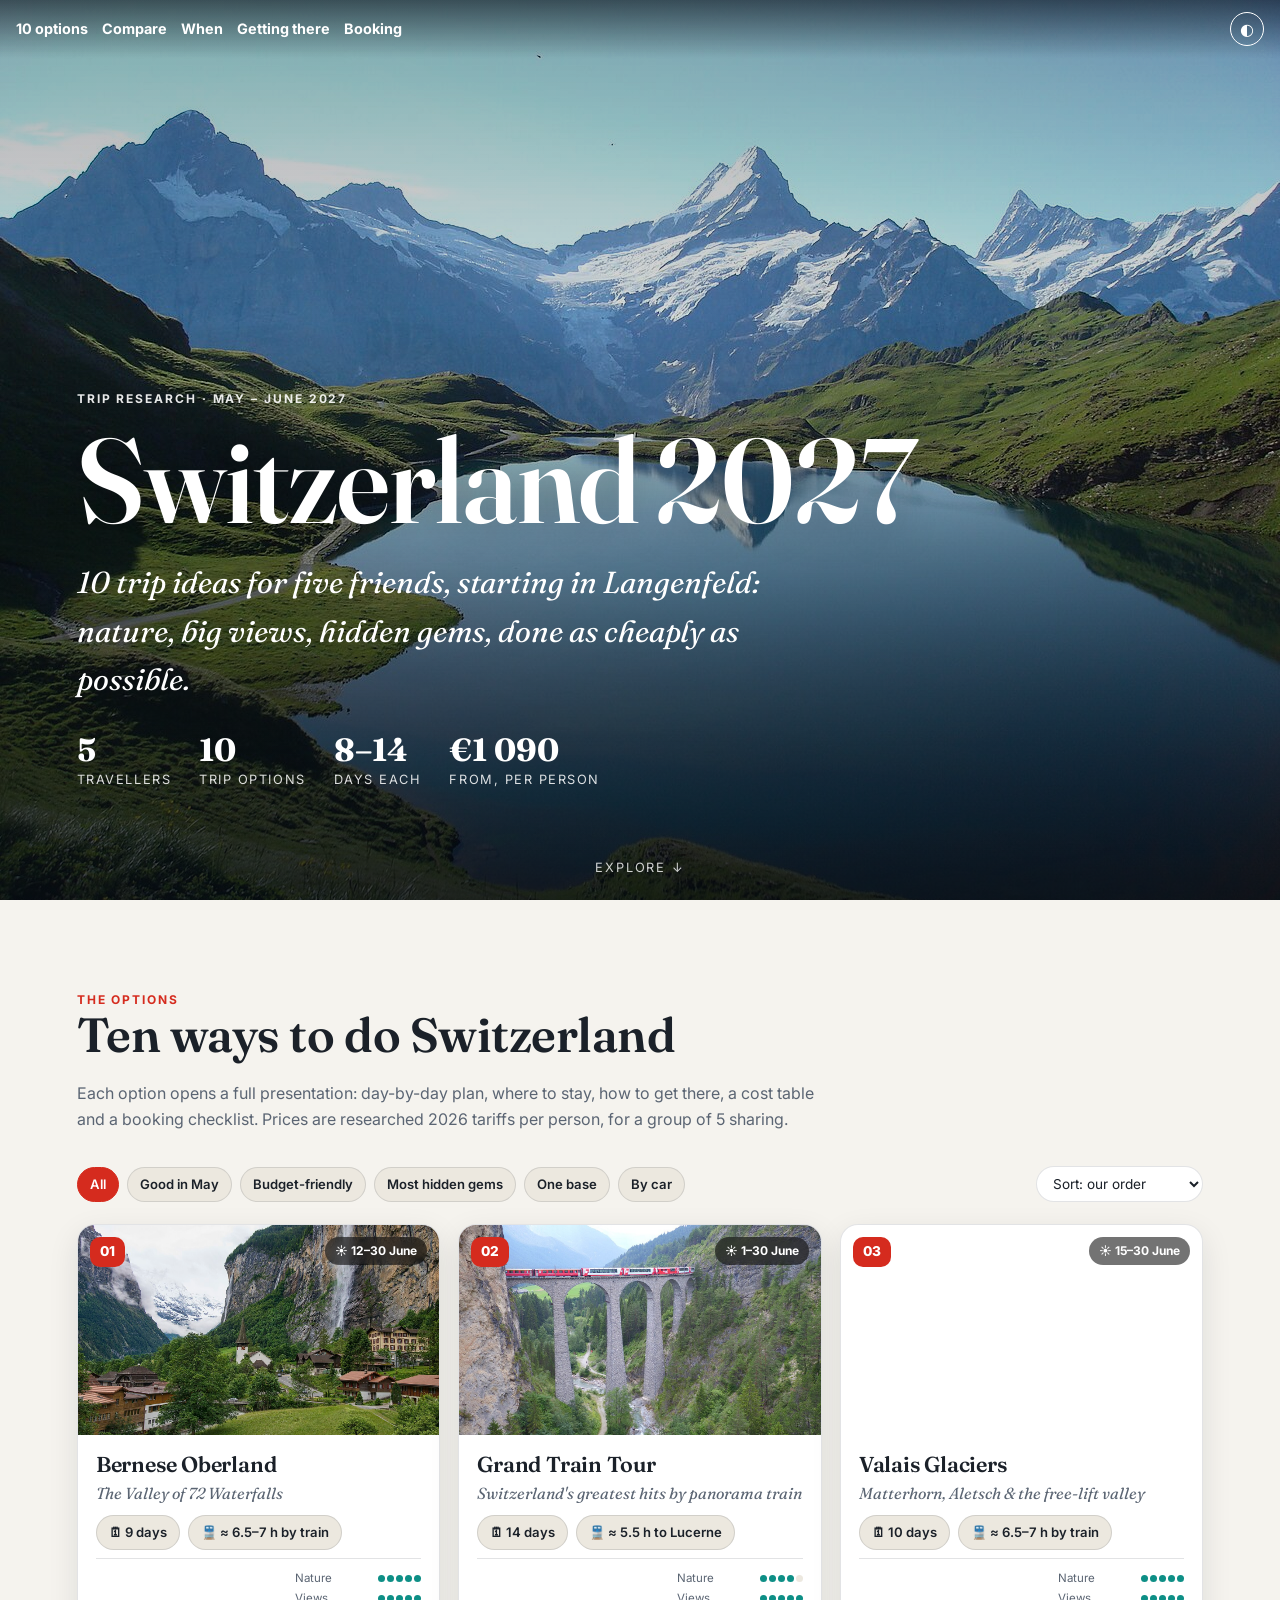
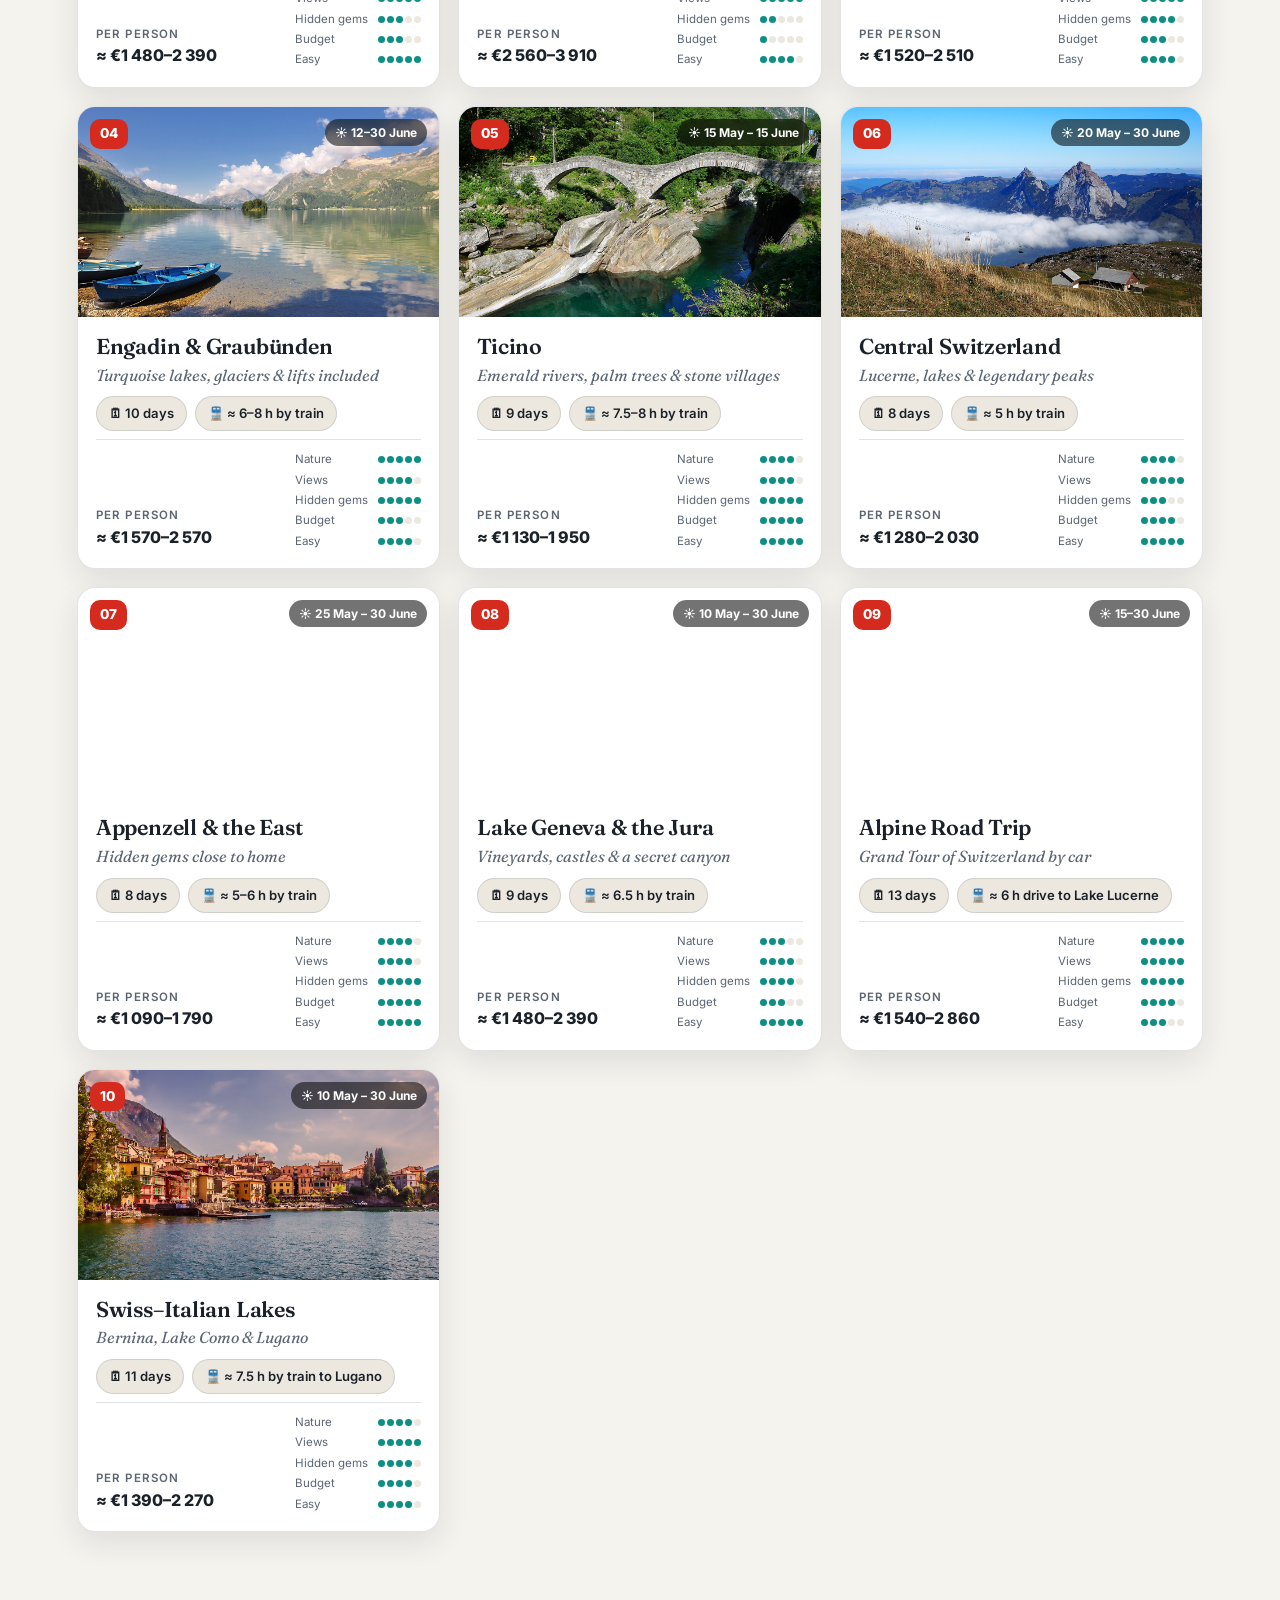
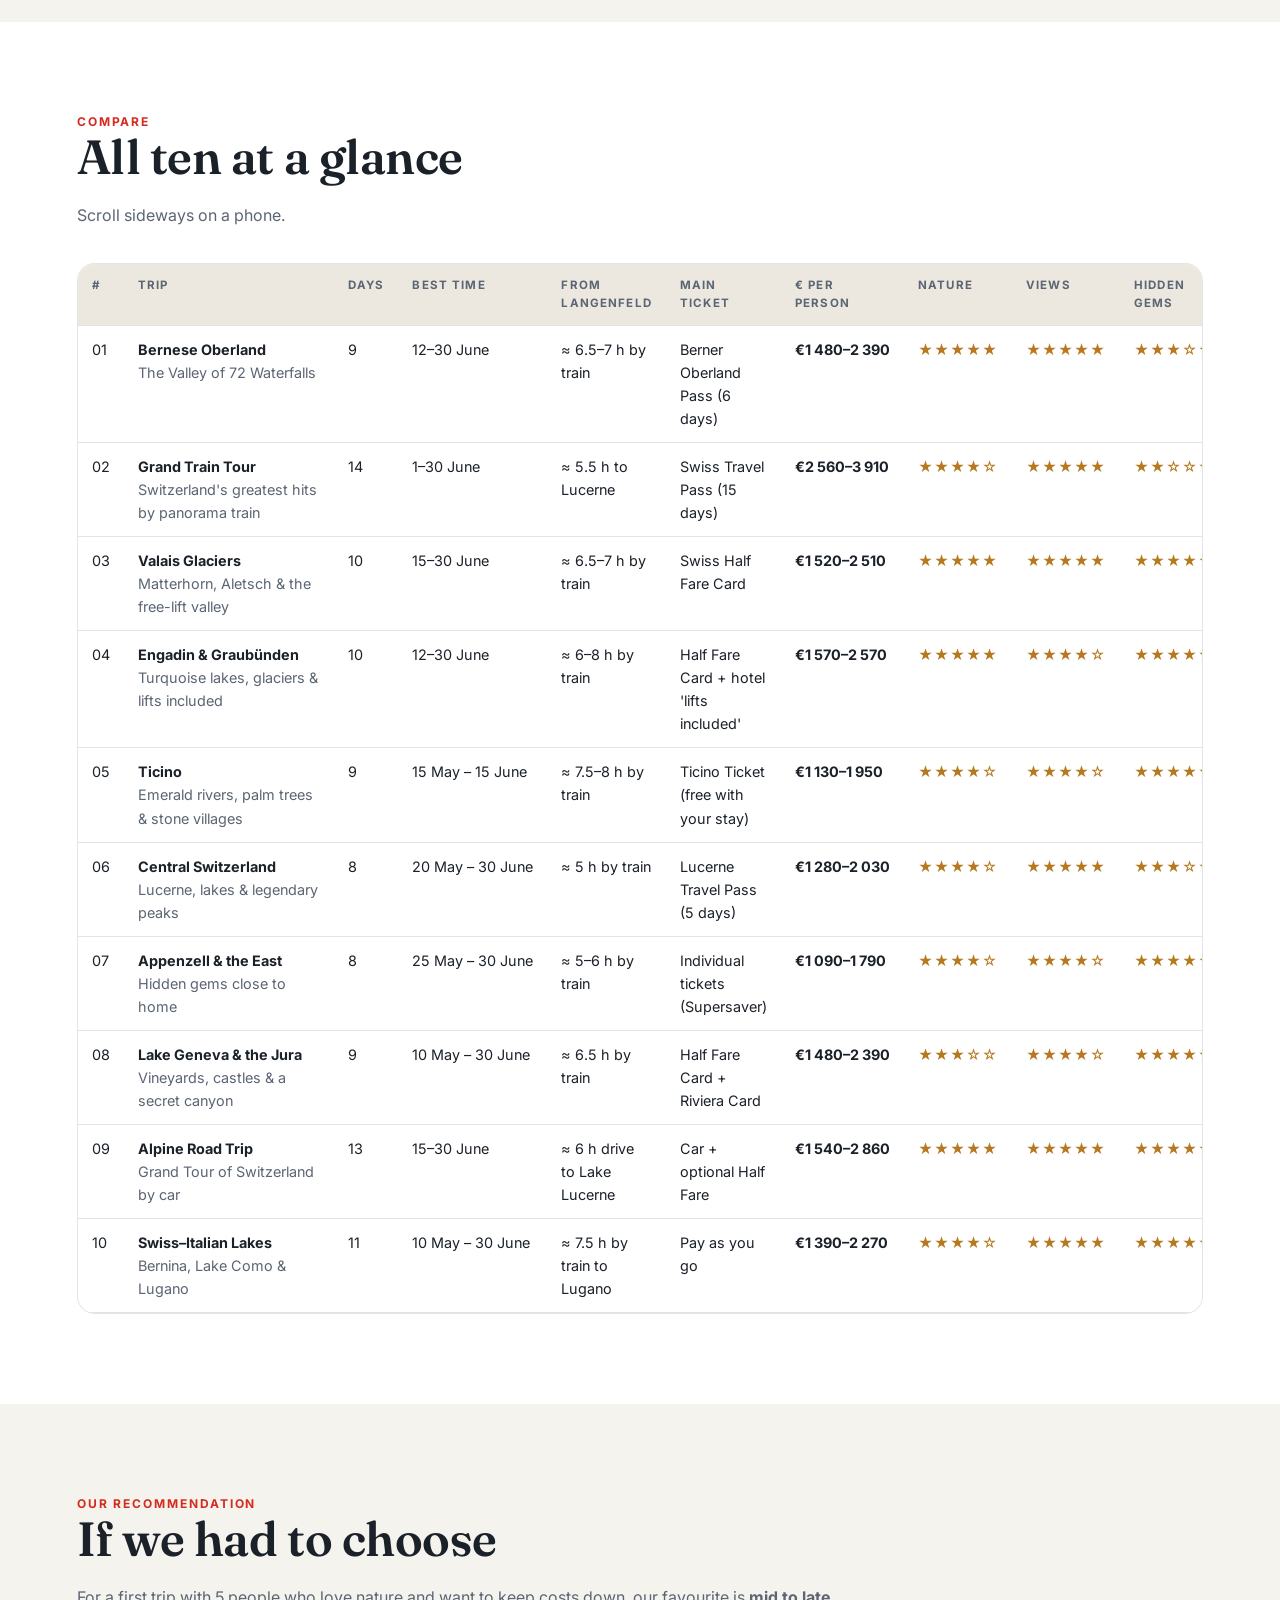
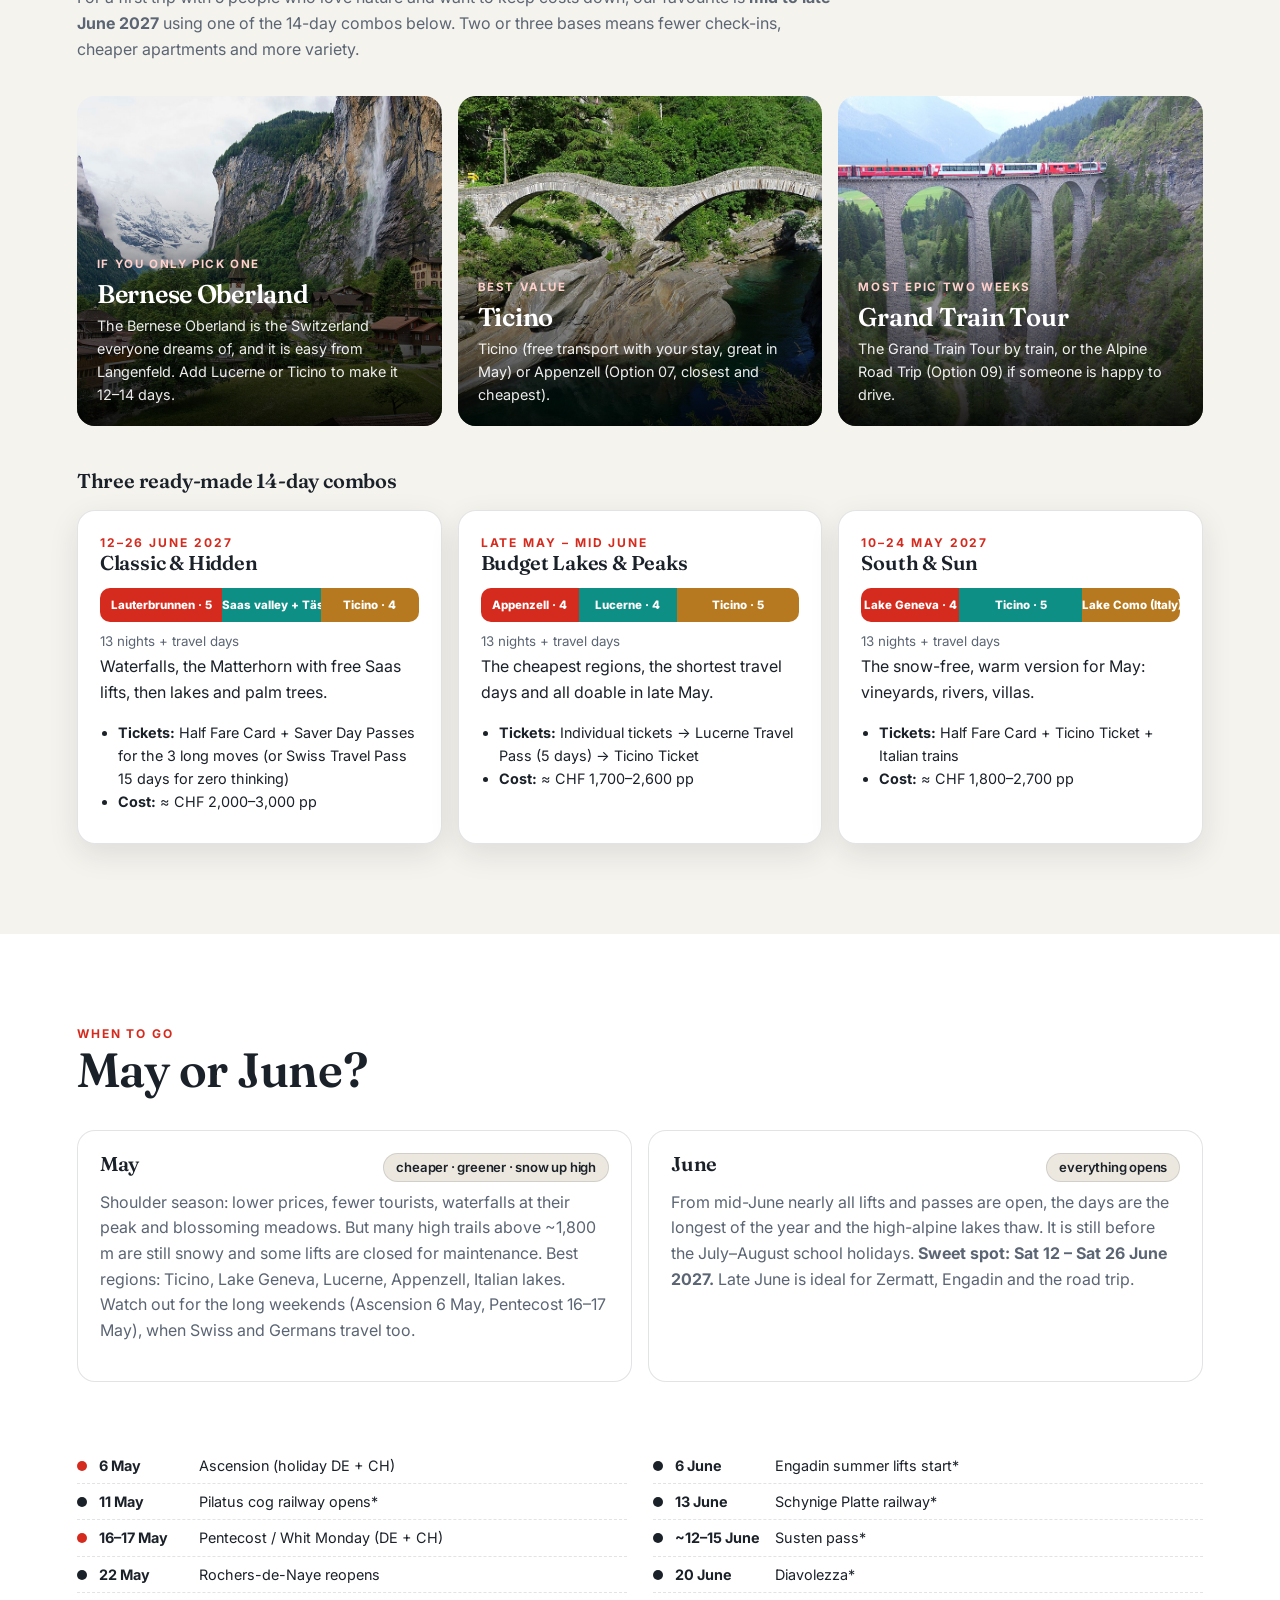
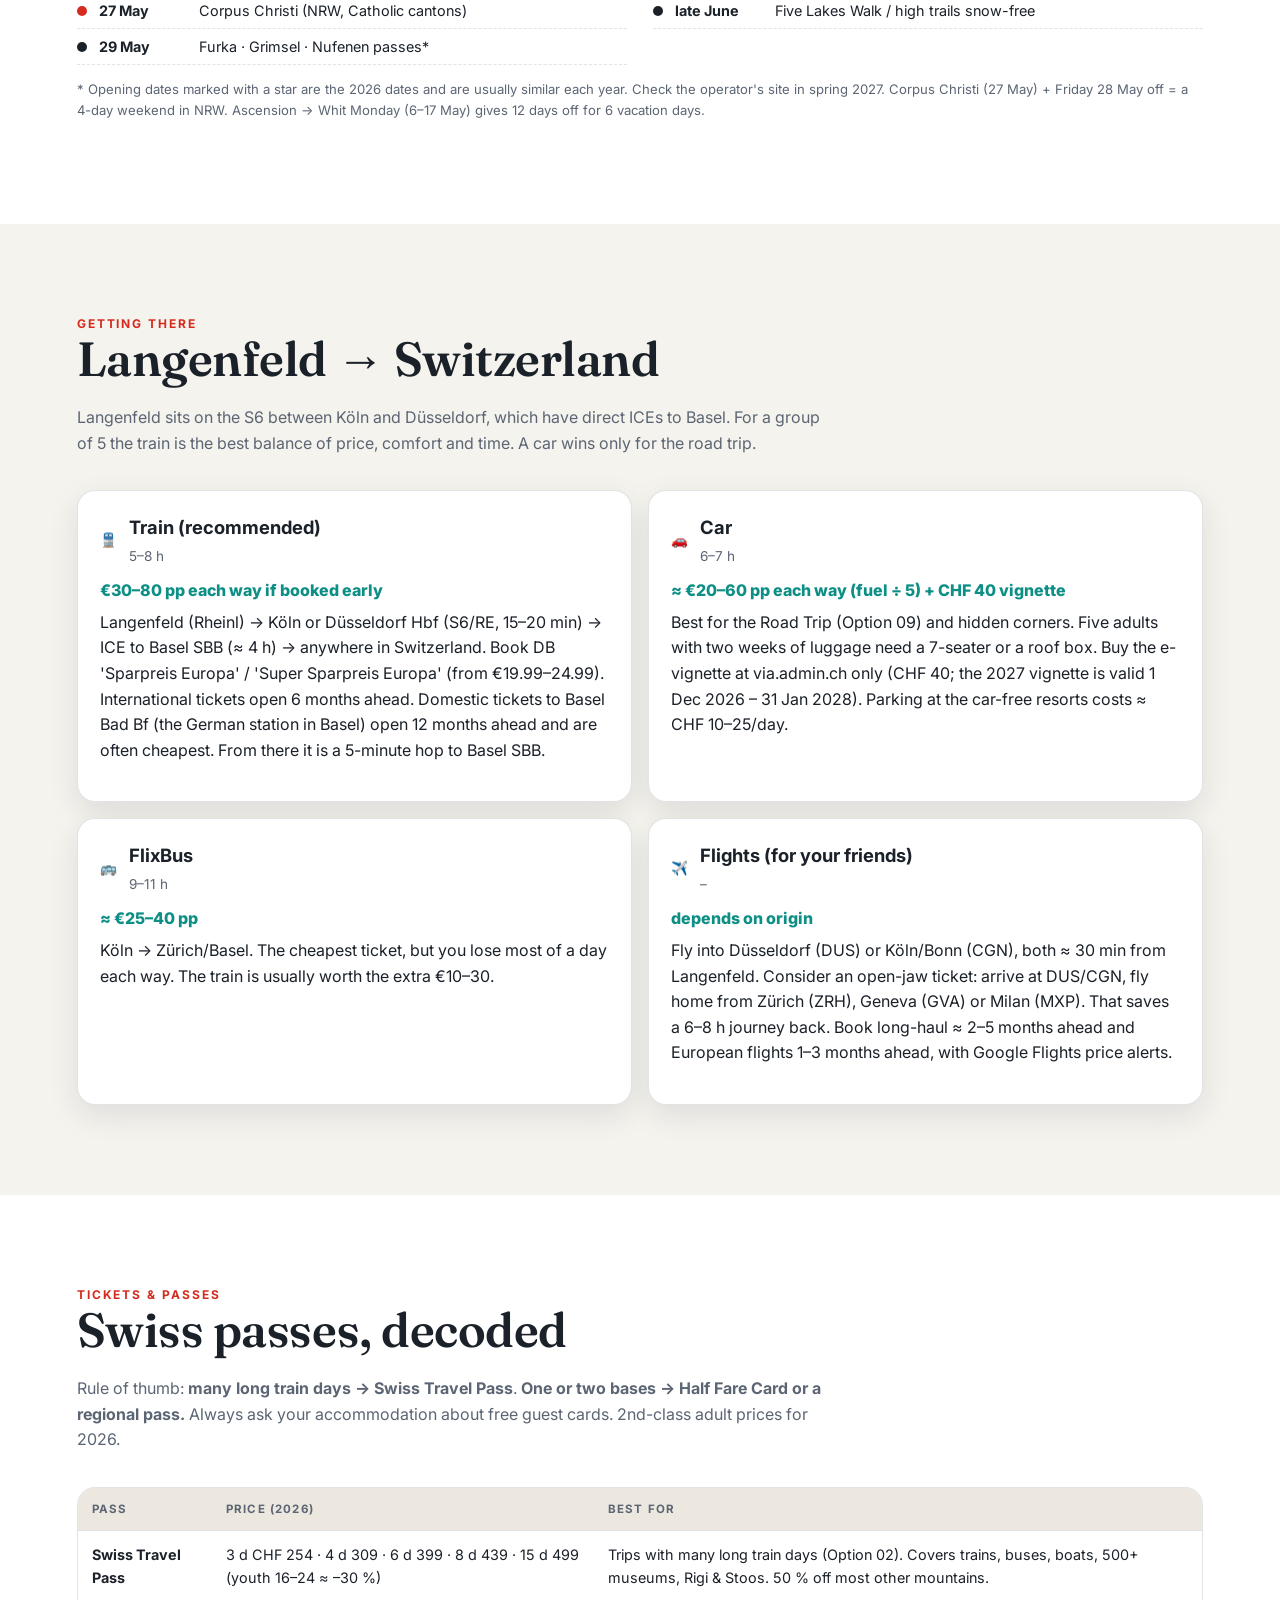
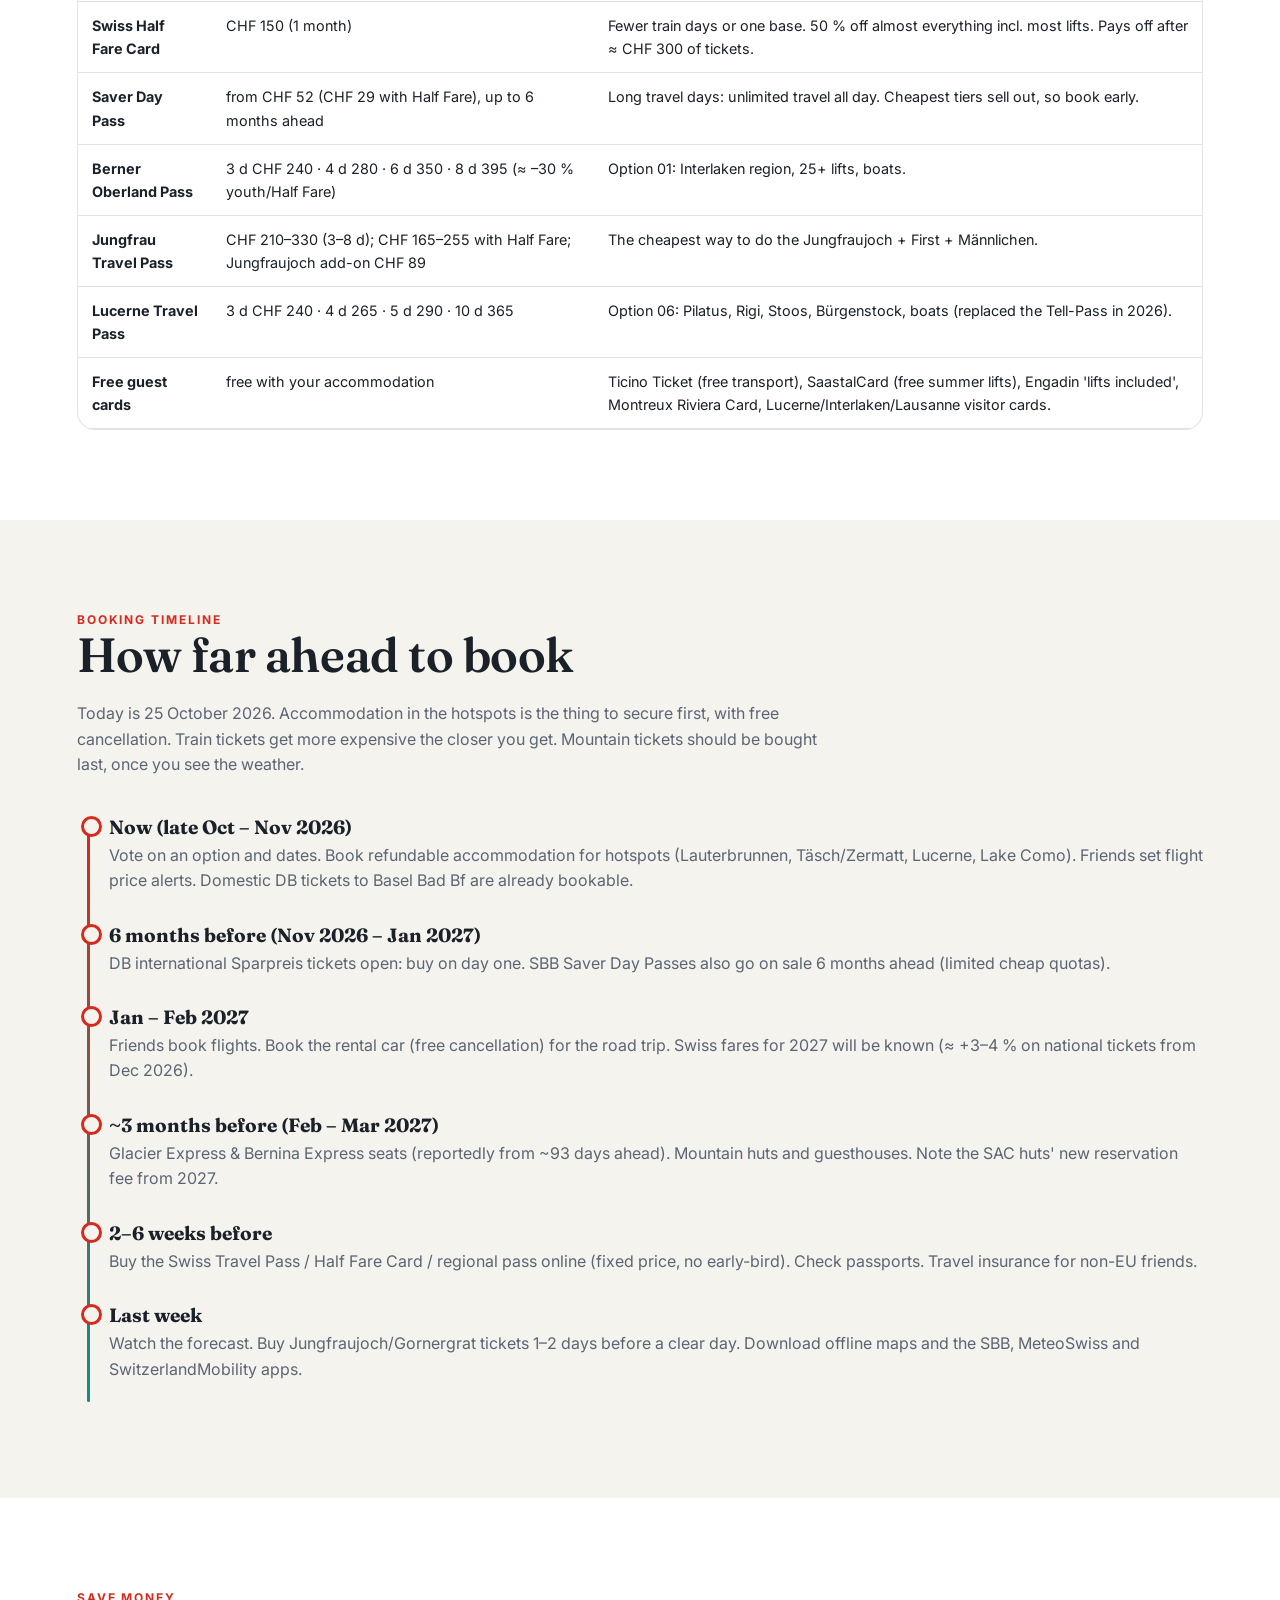
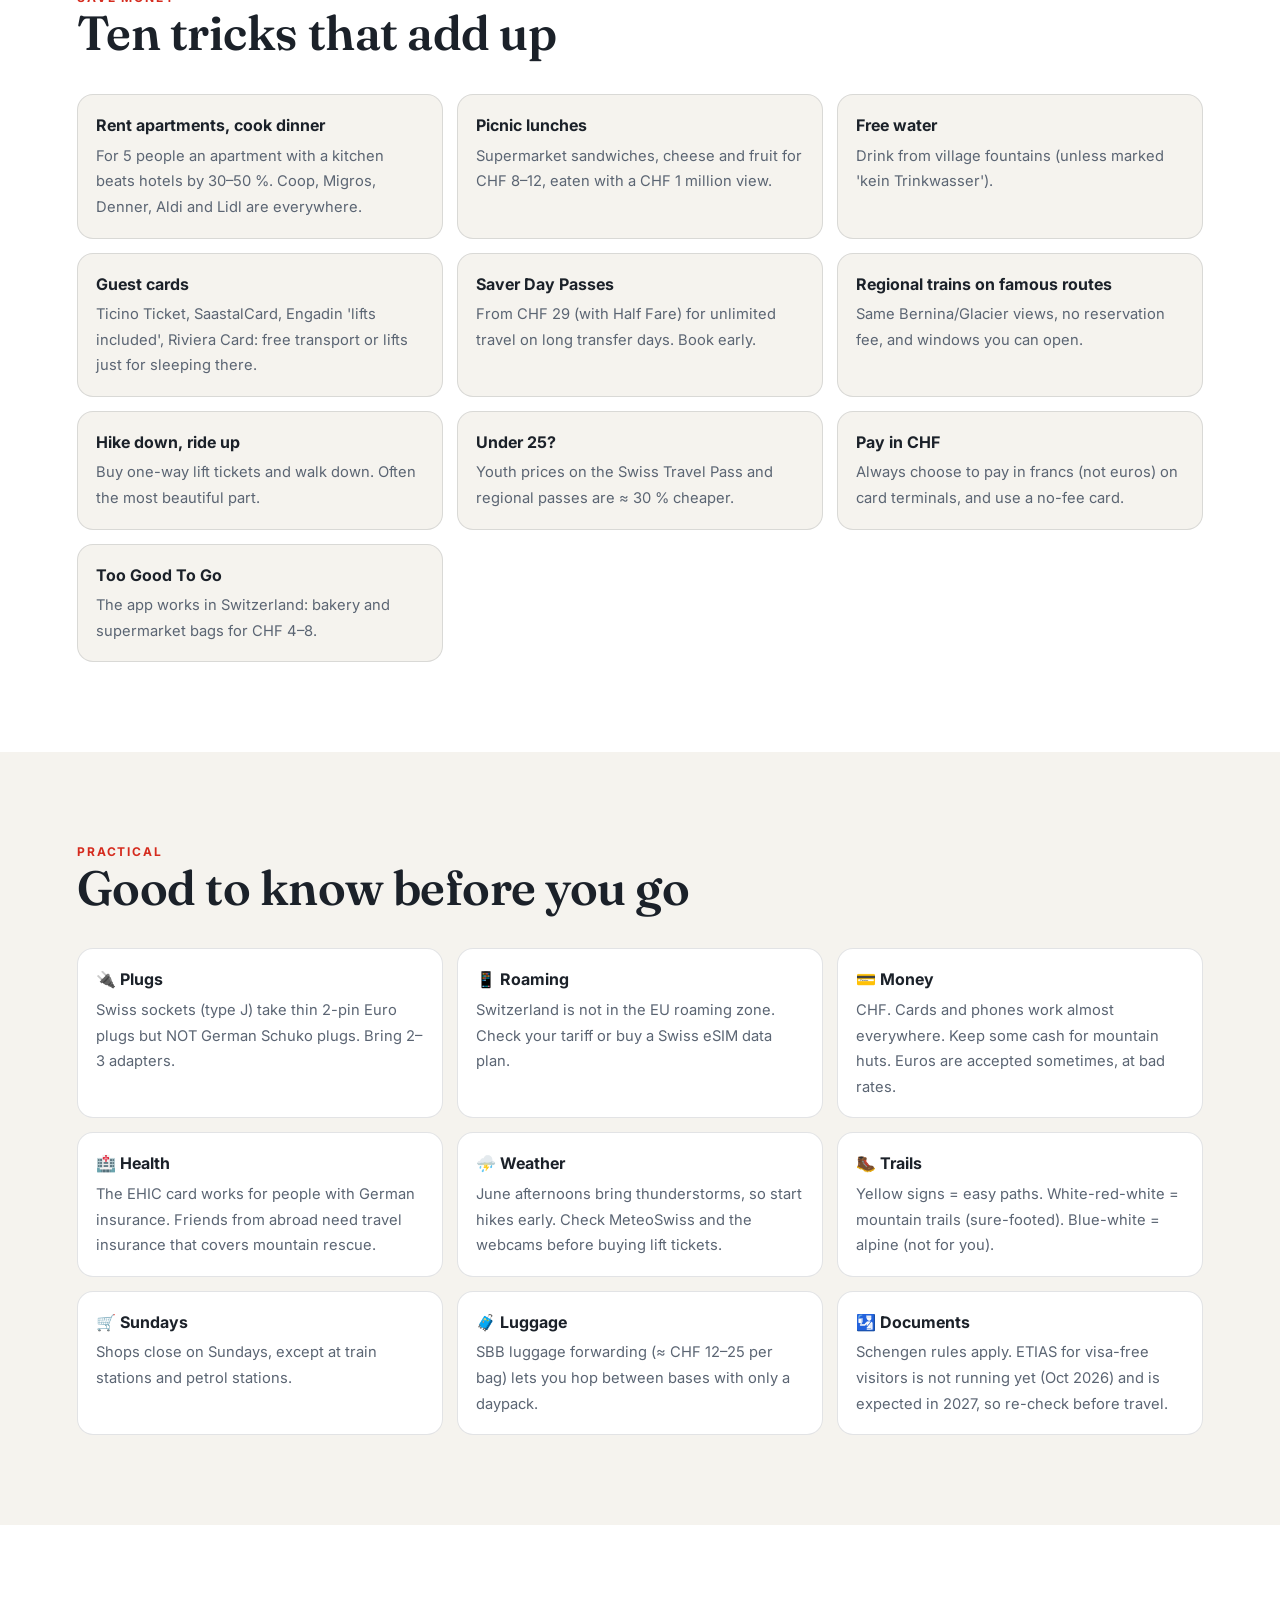
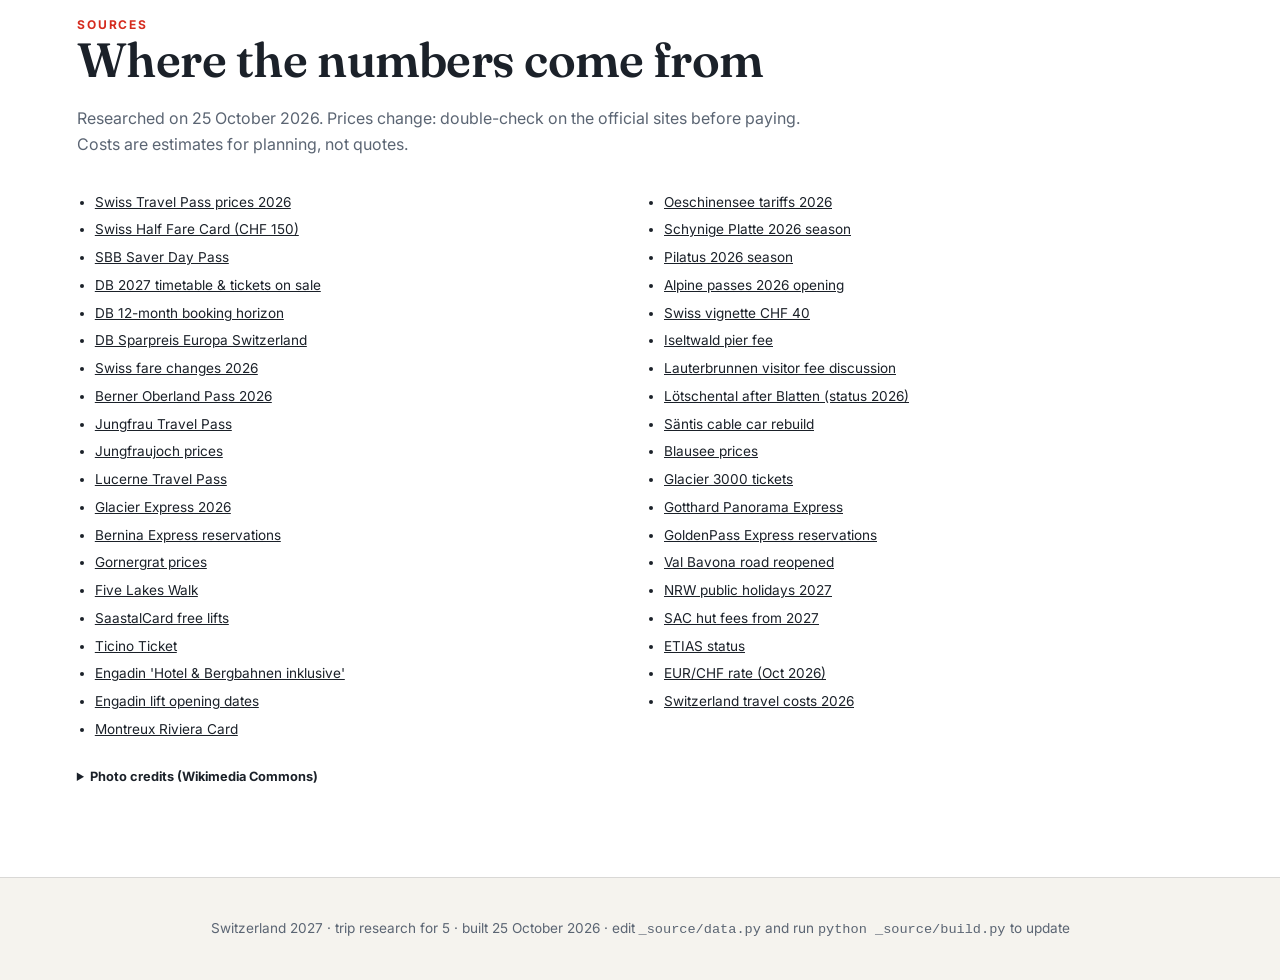
==== index.html @ d9b7d9b1 "init" ====
<!doctype html>
<html lang="en">
<head>
<meta charset="utf-8">
<meta name="viewport" content="width=device-width, initial-scale=1">
<title>Switzerland 2027 – 10 trip ideas</title>
<meta name="description" content="Ten researched Switzerland itineraries for five friends from Langenfeld, May–June 2027, with costs, transport, passes and a booking timeline.">
<link rel="preconnect" href="https://fonts.googleapis.com"><link rel="preconnect" href="https://fonts.gstatic.com" crossorigin><link href="https://fonts.googleapis.com/css2?family=Fraunces:ital,opsz,wght@0,9..144,500..700;1,9..144,400..600&family=Inter:wght@400;600;700;800&display=swap" rel="stylesheet">
<link rel="stylesheet" href="assets/style.css">
<script>document.documentElement.classList.add("js-anim");setTimeout(function(){if(!window.__ch27)document.documentElement.classList.remove("js-anim");},2500);</script>
</head>

<body>
<div class="progress"></div>
<header class="topbar"><a href="#options">10 options</a><a href="#compare">Compare</a><a href="#when">When</a><a href="#getting-there">Getting there</a><a href="#booking">Booking</a><span class="title"></span><button class="icon-btn" data-theme-toggle aria-label="Toggle dark mode">◐</button></header>
<section class="hero">
  <div class="photo"><img src="assets/img/hero.jpg" alt="Bachalpsee and the Bernese Alps" class="kb" decoding="async"></div>
  <div class="on-photo">
    <div class="eyebrow reveal" style="--i:0">Trip research · May – June 2027</div>
    <h1 class="reveal" style="--i:1">Switzerland 2027</h1>
    <p class="lead reveal" style="--i:2">10 trip ideas for five friends, starting in Langenfeld: nature, big views, hidden gems, done as cheaply as possible.</p>
    <div class="stats reveal" style="--i:3">
      <div><b>5</b><span>travellers</span></div><div><b>10</b><span>trip options</span></div>
      <div><b>8–14</b><span>days each</span></div><div><b>€1 090</b><span>from, per person</span></div>
    </div>
  </div>
  <a class="scroll-hint" href="#options">Explore ↓</a>
</section>
<section class="section" id="options"><div class="wrap">
  <div class="section-head"><div class="eyebrow">The options</div><h2>Ten ways to do Switzerland</h2>
  <p class="muted">Each option opens a full presentation: day-by-day plan, where to stay, how to get there, a cost table and a booking checklist. Prices are researched 2026 tariffs per person, for a group of 5 sharing.</p></div>
  <div class="controls" role="group" aria-label="Filter options">
    <button class="chip" data-filter="all" aria-pressed="true">All</button>
    <button class="chip" data-filter="may" aria-pressed="false">Good in May</button>
    <button class="chip" data-filter="budget" aria-pressed="false">Budget-friendly</button>
    <button class="chip" data-filter="gems" aria-pressed="false">Most hidden gems</button>
    <button class="chip" data-filter="onebase" aria-pressed="false">One base</button>
    <button class="chip" data-filter="car" aria-pressed="false">By car</button>
    <select id="sort" aria-label="Sort"><option value="rank">Sort: our order</option><option value="price">Sort: cheapest first</option><option value="days">Sort: shortest first</option></select>
  </div>
  <div class="cards"><a class="card reveal" style="--i:0" href="options/01-bernese-oberland.html" data-tags="june onebase" data-rank="0" data-price="1480" data-days="9">
  <div class="img"><img src="assets/img/be-lauterbrunnen.jpg" alt="Bernese Oberland" loading="lazy" decoding="async"><span class="num">01</span><span class="when">☀️ 12–30 June</span></div>
  <div class="body"><h3>Bernese Oberland</h3><div class="subt">The Valley of 72 Waterfalls</div>
    <div class="chips"><span class="chip">🗓 9 days</span><span class="chip">🚆 ≈ 6.5–7 h by train</span></div>
    <div class="meta"><div class="price"><small>per person</small>≈ €1 480–2 390</div><div class="pips"><span>Nature</span><span><i class=f></i><i class=f></i><i class=f></i><i class=f></i><i class=f></i></span><span>Views</span><span><i class=f></i><i class=f></i><i class=f></i><i class=f></i><i class=f></i></span><span>Hidden gems</span><span><i class=f></i><i class=f></i><i class=f></i><i></i><i></i></span><span>Budget</span><span><i class=f></i><i class=f></i><i class=f></i><i></i><i></i></span><span>Easy</span><span><i class=f></i><i class=f></i><i class=f></i><i class=f></i><i class=f></i></span></div></div>
  </div>
</a><a class="card reveal" style="--i:1" href="options/02-grand-train-tour.html" data-tags="june may" data-rank="1" data-price="2560" data-days="14">
  <div class="img"><img src="assets/img/gt-landwasser.jpg" alt="Grand Train Tour" loading="lazy" decoding="async"><span class="num">02</span><span class="when">☀️ 1–30 June</span></div>
  <div class="body"><h3>Grand Train Tour</h3><div class="subt">Switzerland&#x27;s greatest hits by panorama train</div>
    <div class="chips"><span class="chip">🗓 14 days</span><span class="chip">🚆 ≈ 5.5 h to Lucerne</span></div>
    <div class="meta"><div class="price"><small>per person</small>≈ €2 560–3 910</div><div class="pips"><span>Nature</span><span><i class=f></i><i class=f></i><i class=f></i><i class=f></i><i></i></span><span>Views</span><span><i class=f></i><i class=f></i><i class=f></i><i class=f></i><i class=f></i></span><span>Hidden gems</span><span><i class=f></i><i class=f></i><i></i><i></i><i></i></span><span>Budget</span><span><i class=f></i><i></i><i></i><i></i><i></i></span><span>Easy</span><span><i class=f></i><i class=f></i><i class=f></i><i class=f></i><i></i></span></div></div>
  </div>
</a><a class="card reveal" style="--i:2" href="options/03-valais-matterhorn.html" data-tags="june" data-rank="2" data-price="1520" data-days="10">
  <div class="img"><img src="assets/img/va-riffelsee.jpg" alt="Valais Glaciers" loading="lazy" decoding="async"><span class="num">03</span><span class="when">☀️ 15–30 June</span></div>
  <div class="body"><h3>Valais Glaciers</h3><div class="subt">Matterhorn, Aletsch &amp; the free-lift valley</div>
    <div class="chips"><span class="chip">🗓 10 days</span><span class="chip">🚆 ≈ 6.5–7 h by train</span></div>
    <div class="meta"><div class="price"><small>per person</small>≈ €1 520–2 510</div><div class="pips"><span>Nature</span><span><i class=f></i><i class=f></i><i class=f></i><i class=f></i><i class=f></i></span><span>Views</span><span><i class=f></i><i class=f></i><i class=f></i><i class=f></i><i class=f></i></span><span>Hidden gems</span><span><i class=f></i><i class=f></i><i class=f></i><i class=f></i><i></i></span><span>Budget</span><span><i class=f></i><i class=f></i><i class=f></i><i></i><i></i></span><span>Easy</span><span><i class=f></i><i class=f></i><i class=f></i><i class=f></i><i></i></span></div></div>
  </div>
</a><a class="card reveal" style="--i:0" href="options/04-engadin-graubuenden.html" data-tags="gems june" data-rank="3" data-price="1570" data-days="10">
  <div class="img"><img src="assets/img/en-sils.jpg" alt="Engadin &amp; Graubünden" loading="lazy" decoding="async"><span class="num">04</span><span class="when">☀️ 12–30 June</span></div>
  <div class="body"><h3>Engadin &amp; Graubünden</h3><div class="subt">Turquoise lakes, glaciers &amp; lifts included</div>
    <div class="chips"><span class="chip">🗓 10 days</span><span class="chip">🚆 ≈ 6–8 h by train</span></div>
    <div class="meta"><div class="price"><small>per person</small>≈ €1 570–2 570</div><div class="pips"><span>Nature</span><span><i class=f></i><i class=f></i><i class=f></i><i class=f></i><i class=f></i></span><span>Views</span><span><i class=f></i><i class=f></i><i class=f></i><i class=f></i><i></i></span><span>Hidden gems</span><span><i class=f></i><i class=f></i><i class=f></i><i class=f></i><i class=f></i></span><span>Budget</span><span><i class=f></i><i class=f></i><i class=f></i><i></i><i></i></span><span>Easy</span><span><i class=f></i><i class=f></i><i class=f></i><i class=f></i><i></i></span></div></div>
  </div>
</a><a class="card reveal" style="--i:1" href="options/05-ticino.html" data-tags="budget gems june may" data-rank="4" data-price="1130" data-days="9">
  <div class="img"><img src="assets/img/ti-verzasca.jpg" alt="Ticino" loading="lazy" decoding="async"><span class="num">05</span><span class="when">☀️ 15 May – 15 June</span></div>
  <div class="body"><h3>Ticino</h3><div class="subt">Emerald rivers, palm trees &amp; stone villages</div>
    <div class="chips"><span class="chip">🗓 9 days</span><span class="chip">🚆 ≈ 7.5–8 h by train</span></div>
    <div class="meta"><div class="price"><small>per person</small>≈ €1 130–1 950</div><div class="pips"><span>Nature</span><span><i class=f></i><i class=f></i><i class=f></i><i class=f></i><i></i></span><span>Views</span><span><i class=f></i><i class=f></i><i class=f></i><i class=f></i><i></i></span><span>Hidden gems</span><span><i class=f></i><i class=f></i><i class=f></i><i class=f></i><i class=f></i></span><span>Budget</span><span><i class=f></i><i class=f></i><i class=f></i><i class=f></i><i class=f></i></span><span>Easy</span><span><i class=f></i><i class=f></i><i class=f></i><i class=f></i><i class=f></i></span></div></div>
  </div>
</a><a class="card reveal" style="--i:2" href="options/06-lucerne-lakes.html" data-tags="budget june may onebase" data-rank="5" data-price="1280" data-days="8">
  <div class="img"><img src="assets/img/lu-stoos.jpg" alt="Central Switzerland" loading="lazy" decoding="async"><span class="num">06</span><span class="when">☀️ 20 May – 30 June</span></div>
  <div class="body"><h3>Central Switzerland</h3><div class="subt">Lucerne, lakes &amp; legendary peaks</div>
    <div class="chips"><span class="chip">🗓 8 days</span><span class="chip">🚆 ≈ 5 h by train</span></div>
    <div class="meta"><div class="price"><small>per person</small>≈ €1 280–2 030</div><div class="pips"><span>Nature</span><span><i class=f></i><i class=f></i><i class=f></i><i class=f></i><i></i></span><span>Views</span><span><i class=f></i><i class=f></i><i class=f></i><i class=f></i><i class=f></i></span><span>Hidden gems</span><span><i class=f></i><i class=f></i><i class=f></i><i></i><i></i></span><span>Budget</span><span><i class=f></i><i class=f></i><i class=f></i><i class=f></i><i></i></span><span>Easy</span><span><i class=f></i><i class=f></i><i class=f></i><i class=f></i><i class=f></i></span></div></div>
  </div>
</a><a class="card reveal" style="--i:0" href="options/07-appenzell-east.html" data-tags="budget gems june may" data-rank="6" data-price="1090" data-days="8">
  <div class="img"><img src="assets/img/ap-aescher.jpg" alt="Appenzell &amp; the East" loading="lazy" decoding="async"><span class="num">07</span><span class="when">☀️ 25 May – 30 June</span></div>
  <div class="body"><h3>Appenzell &amp; the East</h3><div class="subt">Hidden gems close to home</div>
    <div class="chips"><span class="chip">🗓 8 days</span><span class="chip">🚆 ≈ 5–6 h by train</span></div>
    <div class="meta"><div class="price"><small>per person</small>≈ €1 090–1 790</div><div class="pips"><span>Nature</span><span><i class=f></i><i class=f></i><i class=f></i><i class=f></i><i></i></span><span>Views</span><span><i class=f></i><i class=f></i><i class=f></i><i class=f></i><i></i></span><span>Hidden gems</span><span><i class=f></i><i class=f></i><i class=f></i><i class=f></i><i class=f></i></span><span>Budget</span><span><i class=f></i><i class=f></i><i class=f></i><i class=f></i><i class=f></i></span><span>Easy</span><span><i class=f></i><i class=f></i><i class=f></i><i class=f></i><i class=f></i></span></div></div>
  </div>
</a><a class="card reveal" style="--i:1" href="options/08-lake-geneva-jura.html" data-tags="june may" data-rank="7" data-price="1480" data-days="9">
  <div class="img"><img src="assets/img/lg-chillon.jpg" alt="Lake Geneva &amp; the Jura" loading="lazy" decoding="async"><span class="num">08</span><span class="when">☀️ 10 May – 30 June</span></div>
  <div class="body"><h3>Lake Geneva &amp; the Jura</h3><div class="subt">Vineyards, castles &amp; a secret canyon</div>
    <div class="chips"><span class="chip">🗓 9 days</span><span class="chip">🚆 ≈ 6.5 h by train</span></div>
    <div class="meta"><div class="price"><small>per person</small>≈ €1 480–2 390</div><div class="pips"><span>Nature</span><span><i class=f></i><i class=f></i><i class=f></i><i></i><i></i></span><span>Views</span><span><i class=f></i><i class=f></i><i class=f></i><i class=f></i><i></i></span><span>Hidden gems</span><span><i class=f></i><i class=f></i><i class=f></i><i class=f></i><i></i></span><span>Budget</span><span><i class=f></i><i class=f></i><i class=f></i><i></i><i></i></span><span>Easy</span><span><i class=f></i><i class=f></i><i class=f></i><i class=f></i><i class=f></i></span></div></div>
  </div>
</a><a class="card reveal" style="--i:2" href="options/09-alpine-road-trip.html" data-tags="budget car gems june" data-rank="8" data-price="1540" data-days="13">
  <div class="img"><img src="assets/img/rt-grimsel.jpg" alt="Alpine Road Trip" loading="lazy" decoding="async"><span class="num">09</span><span class="when">☀️ 15–30 June</span></div>
  <div class="body"><h3>Alpine Road Trip</h3><div class="subt">Grand Tour of Switzerland by car</div>
    <div class="chips"><span class="chip">🗓 13 days</span><span class="chip">🚆 ≈ 6 h drive to Lake Lucerne</span></div>
    <div class="meta"><div class="price"><small>per person</small>≈ €1 540–2 860</div><div class="pips"><span>Nature</span><span><i class=f></i><i class=f></i><i class=f></i><i class=f></i><i class=f></i></span><span>Views</span><span><i class=f></i><i class=f></i><i class=f></i><i class=f></i><i class=f></i></span><span>Hidden gems</span><span><i class=f></i><i class=f></i><i class=f></i><i class=f></i><i class=f></i></span><span>Budget</span><span><i class=f></i><i class=f></i><i class=f></i><i class=f></i><i></i></span><span>Easy</span><span><i class=f></i><i class=f></i><i class=f></i><i></i><i></i></span></div></div>
  </div>
</a><a class="card reveal" style="--i:0" href="options/10-swiss-italian-lakes.html" data-tags="budget june may" data-rank="9" data-price="1390" data-days="11">
  <div class="img"><img src="assets/img/it-varenna.jpg" alt="Swiss–Italian Lakes" loading="lazy" decoding="async"><span class="num">10</span><span class="when">☀️ 10 May – 30 June</span></div>
  <div class="body"><h3>Swiss–Italian Lakes</h3><div class="subt">Bernina, Lake Como &amp; Lugano</div>
    <div class="chips"><span class="chip">🗓 11 days</span><span class="chip">🚆 ≈ 7.5 h by train to Lugano</span></div>
    <div class="meta"><div class="price"><small>per person</small>≈ €1 390–2 270</div><div class="pips"><span>Nature</span><span><i class=f></i><i class=f></i><i class=f></i><i class=f></i><i></i></span><span>Views</span><span><i class=f></i><i class=f></i><i class=f></i><i class=f></i><i class=f></i></span><span>Hidden gems</span><span><i class=f></i><i class=f></i><i class=f></i><i class=f></i><i></i></span><span>Budget</span><span><i class=f></i><i class=f></i><i class=f></i><i class=f></i><i></i></span><span>Easy</span><span><i class=f></i><i class=f></i><i class=f></i><i class=f></i><i></i></span></div></div>
  </div>
</a></div>
</div></section>
<section class="section alt" id="compare"><div class="wrap">
  <div class="section-head"><div class="eyebrow">Compare</div><h2>All ten at a glance</h2><p class="muted">Scroll sideways on a phone.</p></div>
  <div class="table-wrap reveal"><table class="compare">
    <thead><tr><th>#</th><th>Trip</th><th>Days</th><th>Best time</th><th>From Langenfeld</th><th>Main ticket</th><th>€ per person</th><th>Nature</th><th>Views</th><th>Hidden gems</th><th>Budget</th><th>Easy</th></tr></thead>
    <tbody><tr><td>01</td><td><a href="options/01-bernese-oberland.html">Bernese Oberland</a><br><span class="muted">The Valley of 72 Waterfalls</span></td><td>9</td><td>12–30 June</td><td>≈ 6.5–7 h by train</td><td>Berner Oberland Pass (6 days)</td><td><b>€1 480–2 390</b></td><td class="stars">★★★★★</td><td class="stars">★★★★★</td><td class="stars">★★★☆☆</td><td class="stars">★★★☆☆</td><td class="stars">★★★★★</td></tr><tr><td>02</td><td><a href="options/02-grand-train-tour.html">Grand Train Tour</a><br><span class="muted">Switzerland&#x27;s greatest hits by panorama train</span></td><td>14</td><td>1–30 June</td><td>≈ 5.5 h to Lucerne</td><td>Swiss Travel Pass (15 days)</td><td><b>€2 560–3 910</b></td><td class="stars">★★★★☆</td><td class="stars">★★★★★</td><td class="stars">★★☆☆☆</td><td class="stars">★☆☆☆☆</td><td class="stars">★★★★☆</td></tr><tr><td>03</td><td><a href="options/03-valais-matterhorn.html">Valais Glaciers</a><br><span class="muted">Matterhorn, Aletsch &amp; the free-lift valley</span></td><td>10</td><td>15–30 June</td><td>≈ 6.5–7 h by train</td><td>Swiss Half Fare Card</td><td><b>€1 520–2 510</b></td><td class="stars">★★★★★</td><td class="stars">★★★★★</td><td class="stars">★★★★☆</td><td class="stars">★★★☆☆</td><td class="stars">★★★★☆</td></tr><tr><td>04</td><td><a href="options/04-engadin-graubuenden.html">Engadin &amp; Graubünden</a><br><span class="muted">Turquoise lakes, glaciers &amp; lifts included</span></td><td>10</td><td>12–30 June</td><td>≈ 6–8 h by train</td><td>Half Fare Card + hotel &#x27;lifts included&#x27;</td><td><b>€1 570–2 570</b></td><td class="stars">★★★★★</td><td class="stars">★★★★☆</td><td class="stars">★★★★★</td><td class="stars">★★★☆☆</td><td class="stars">★★★★☆</td></tr><tr><td>05</td><td><a href="options/05-ticino.html">Ticino</a><br><span class="muted">Emerald rivers, palm trees &amp; stone villages</span></td><td>9</td><td>15 May – 15 June</td><td>≈ 7.5–8 h by train</td><td>Ticino Ticket (free with your stay)</td><td><b>€1 130–1 950</b></td><td class="stars">★★★★☆</td><td class="stars">★★★★☆</td><td class="stars">★★★★★</td><td class="stars">★★★★★</td><td class="stars">★★★★★</td></tr><tr><td>06</td><td><a href="options/06-lucerne-lakes.html">Central Switzerland</a><br><span class="muted">Lucerne, lakes &amp; legendary peaks</span></td><td>8</td><td>20 May – 30 June</td><td>≈ 5 h by train</td><td>Lucerne Travel Pass (5 days)</td><td><b>€1 280–2 030</b></td><td class="stars">★★★★☆</td><td class="stars">★★★★★</td><td class="stars">★★★☆☆</td><td class="stars">★★★★☆</td><td class="stars">★★★★★</td></tr><tr><td>07</td><td><a href="options/07-appenzell-east.html">Appenzell &amp; the East</a><br><span class="muted">Hidden gems close to home</span></td><td>8</td><td>25 May – 30 June</td><td>≈ 5–6 h by train</td><td>Individual tickets (Supersaver)</td><td><b>€1 090–1 790</b></td><td class="stars">★★★★☆</td><td class="stars">★★★★☆</td><td class="stars">★★★★★</td><td class="stars">★★★★★</td><td class="stars">★★★★★</td></tr><tr><td>08</td><td><a href="options/08-lake-geneva-jura.html">Lake Geneva &amp; the Jura</a><br><span class="muted">Vineyards, castles &amp; a secret canyon</span></td><td>9</td><td>10 May – 30 June</td><td>≈ 6.5 h by train</td><td>Half Fare Card + Riviera Card</td><td><b>€1 480–2 390</b></td><td class="stars">★★★☆☆</td><td class="stars">★★★★☆</td><td class="stars">★★★★☆</td><td class="stars">★★★☆☆</td><td class="stars">★★★★★</td></tr><tr><td>09</td><td><a href="options/09-alpine-road-trip.html">Alpine Road Trip</a><br><span class="muted">Grand Tour of Switzerland by car</span></td><td>13</td><td>15–30 June</td><td>≈ 6 h drive to Lake Lucerne</td><td>Car + optional Half Fare</td><td><b>€1 540–2 860</b></td><td class="stars">★★★★★</td><td class="stars">★★★★★</td><td class="stars">★★★★★</td><td class="stars">★★★★☆</td><td class="stars">★★★☆☆</td></tr><tr><td>10</td><td><a href="options/10-swiss-italian-lakes.html">Swiss–Italian Lakes</a><br><span class="muted">Bernina, Lake Como &amp; Lugano</span></td><td>11</td><td>10 May – 30 June</td><td>≈ 7.5 h by train to Lugano</td><td>Pay as you go</td><td><b>€1 390–2 270</b></td><td class="stars">★★★★☆</td><td class="stars">★★★★★</td><td class="stars">★★★★☆</td><td class="stars">★★★★☆</td><td class="stars">★★★★☆</td></tr></tbody></table></div>
</div></section>
<section class="section" id="picks"><div class="wrap">
  <div class="section-head"><div class="eyebrow">Our recommendation</div><h2>If we had to choose</h2>
  <p class="muted">For a first trip with 5 people who love nature and want to keep costs down, our favourite is <b>mid to late June 2027</b> using one of the 14-day combos below. Two or three bases means fewer check-ins, cheaper apartments and more variety.</p></div>
  <div class="picks"><a class="pick reveal" style="--i:0" href="options/01-bernese-oberland.html"><img src="assets/img/be-lauterbrunnen.jpg" alt="Bernese Oberland" loading="lazy" decoding="async"><div class="t"><b>If you only pick one</b><h3>Bernese Oberland</h3><p>The Bernese Oberland is the Switzerland everyone dreams of, and it is easy from Langenfeld. Add Lucerne or Ticino to make it 12–14 days.</p></div></a><a class="pick reveal" style="--i:1" href="options/05-ticino.html"><img src="assets/img/ti-verzasca.jpg" alt="Ticino" loading="lazy" decoding="async"><div class="t"><b>Best value</b><h3>Ticino</h3><p>Ticino (free transport with your stay, great in May) or Appenzell (Option 07, closest and cheapest).</p></div></a><a class="pick reveal" style="--i:2" href="options/02-grand-train-tour.html"><img src="assets/img/gt-landwasser.jpg" alt="Grand Train Tour" loading="lazy" decoding="async"><div class="t"><b>Most epic two weeks</b><h3>Grand Train Tour</h3><p>The Grand Train Tour by train, or the Alpine Road Trip (Option 09) if someone is happy to drive.</p></div></a></div>
  <h3 style="margin-top:44px">Three ready-made 14-day combos</h3>
  <div class="combos"><div class="combo reveal" style="--i:0"><div class="eyebrow">12–26 June 2027</div><h3>Classic &amp; Hidden</h3><div class="bar-plan"><span style="flex:5">Lauterbrunnen · 5</span><span style="flex:4">Saas valley + Täsch · 4</span><span style="flex:4">Ticino · 4</span></div><small class="muted">13 nights + travel days</small><p>Waterfalls, the Matterhorn with free Saas lifts, then lakes and palm trees.</p><ul><li><b>Tickets:</b> Half Fare Card + Saver Day Passes for the 3 long moves (or Swiss Travel Pass 15 days for zero thinking)</li><li><b>Cost:</b> ≈ CHF 2,000–3,000 pp</li></ul></div><div class="combo reveal" style="--i:1"><div class="eyebrow">late May – mid June</div><h3>Budget Lakes &amp; Peaks</h3><div class="bar-plan"><span style="flex:4">Appenzell · 4</span><span style="flex:4">Lucerne · 4</span><span style="flex:5">Ticino · 5</span></div><small class="muted">13 nights + travel days</small><p>The cheapest regions, the shortest travel days and all doable in late May.</p><ul><li><b>Tickets:</b> Individual tickets → Lucerne Travel Pass (5 days) → Ticino Ticket</li><li><b>Cost:</b> ≈ CHF 1,700–2,600 pp</li></ul></div><div class="combo reveal" style="--i:2"><div class="eyebrow">10–24 May 2027</div><h3>South &amp; Sun</h3><div class="bar-plan"><span style="flex:4">Lake Geneva · 4</span><span style="flex:5">Ticino · 5</span><span style="flex:4">Lake Como (Italy) · 4</span></div><small class="muted">13 nights + travel days</small><p>The snow-free, warm version for May: vineyards, rivers, villas.</p><ul><li><b>Tickets:</b> Half Fare Card + Ticino Ticket + Italian trains</li><li><b>Cost:</b> ≈ CHF 1,800–2,700 pp</li></ul></div></div>
</div></section>
<section class="section alt" id="when"><div class="wrap">
  <div class="section-head"><div class="eyebrow">When to go</div><h2>May or June?</h2></div>
  <div class="when-grid">
    <div class="season reveal"><h3>May <span class="chip">cheaper · greener · snow up high</span></h3><p class="muted">Shoulder season: lower prices, fewer tourists, waterfalls at their peak and blossoming meadows. But many high trails above ~1,800 m are still snowy and some lifts are closed for maintenance. Best regions: Ticino, Lake Geneva, Lucerne, Appenzell, Italian lakes. Watch out for the long weekends (Ascension 6 May, Pentecost 16–17 May), when Swiss and Germans travel too.</p></div>
    <div class="season reveal" style="--i:1"><h3>June <span class="chip">everything opens</span></h3><p class="muted">From mid-June nearly all lifts and passes are open, the days are the longest of the year and the high-alpine lakes thaw. It is still before the July–August school holidays. <b>Sweet spot: Sat 12 – Sat 26 June 2027.</b> Late June is ideal for Zermatt, Engadin and the road trip.</p></div>
  </div>
  <div class="track reveal"><span class="m" style="left:0">May</span><span class="m" style="left:50.8%">June</span><span class="mk holiday" style="left:8.2%" title="6 May: Ascension (holiday DE + CH)"></span><span class="mk open" style="left:16.4%" title="11 May: Pilatus cog railway opens*"></span><span class="mk holiday" style="left:25.4%" title="16–17 May: Pentecost / Whit Monday (DE + CH)"></span><span class="mk open" style="left:34.4%" title="22 May: Rochers-de-Naye reopens"></span><span class="mk holiday" style="left:42.6%" title="27 May: Corpus Christi (NRW, Catholic cantons)"></span><span class="mk open" style="left:45.9%" title="29 May: Furka · Grimsel · Nufenen passes*"></span><span class="mk open" style="left:59.0%" title="6 June: Engadin summer lifts start*"></span><span class="mk open" style="left:70.5%" title="13 June: Schynige Platte railway*"></span><span class="mk open" style="left:71.3%" title="~12–15 June: Susten pass*"></span><span class="mk open" style="left:82.0%" title="20 June: Diavolezza*"></span><span class="mk open" style="left:90.2%" title="late June: Five Lakes Walk / high trails snow-free"></span></div>
  <ul class="datelist"><li><span class="dot holiday"></span><b>6 May</b><span>Ascension (holiday DE + CH)</span></li><li><span class="dot open"></span><b>11 May</b><span>Pilatus cog railway opens*</span></li><li><span class="dot holiday"></span><b>16–17 May</b><span>Pentecost / Whit Monday (DE + CH)</span></li><li><span class="dot open"></span><b>22 May</b><span>Rochers-de-Naye reopens</span></li><li><span class="dot holiday"></span><b>27 May</b><span>Corpus Christi (NRW, Catholic cantons)</span></li><li><span class="dot open"></span><b>29 May</b><span>Furka · Grimsel · Nufenen passes*</span></li><li><span class="dot open"></span><b>6 June</b><span>Engadin summer lifts start*</span></li><li><span class="dot open"></span><b>13 June</b><span>Schynige Platte railway*</span></li><li><span class="dot open"></span><b>~12–15 June</b><span>Susten pass*</span></li><li><span class="dot open"></span><b>20 June</b><span>Diavolezza*</span></li><li><span class="dot open"></span><b>late June</b><span>Five Lakes Walk / high trails snow-free</span></li></ul>
  <p class="note">* Opening dates marked with a star are the 2026 dates and are usually similar each year. Check the operator's site in spring 2027. Corpus Christi (27 May) + Friday 28 May off = a 4-day weekend in NRW. Ascension → Whit Monday (6–17 May) gives 12 days off for 6 vacation days.</p>
</div></section>
<section class="section" id="getting-there"><div class="wrap">
  <div class="section-head"><div class="eyebrow">Getting there</div><h2>Langenfeld → Switzerland</h2><p class="muted">Langenfeld sits on the S6 between Köln and Düsseldorf, which have direct ICEs to Basel. For a group of 5 the train is the best balance of price, comfort and time. A car wins only for the road trip.</p></div>
  <div class="tcards"><div class="tcard reveal" style="--i:0"><div class="top"><span class="ico">🚆</span><div><b>Train (recommended)</b><span>5–8 h</span></div></div><div class="pr">€30–80 pp each way if booked early</div><p>Langenfeld (Rheinl) → Köln or Düsseldorf Hbf (S6/RE, 15–20 min) → ICE to Basel SBB (≈ 4 h) → anywhere in Switzerland. Book DB &#x27;Sparpreis Europa&#x27; / &#x27;Super Sparpreis Europa&#x27; (from €19.99–24.99). International tickets open 6 months ahead. Domestic tickets to Basel Bad Bf (the German station in Basel) open 12 months ahead and are often cheapest. From there it is a 5-minute hop to Basel SBB.</p></div><div class="tcard reveal" style="--i:1"><div class="top"><span class="ico">🚗</span><div><b>Car</b><span>6–7 h</span></div></div><div class="pr">≈ €20–60 pp each way (fuel ÷ 5) + CHF 40 vignette</div><p>Best for the Road Trip (Option 09) and hidden corners. Five adults with two weeks of luggage need a 7-seater or a roof box. Buy the e-vignette at via.admin.ch only (CHF 40; the 2027 vignette is valid 1 Dec 2026 – 31 Jan 2028). Parking at the car-free resorts costs ≈ CHF 10–25/day.</p></div><div class="tcard reveal" style="--i:0"><div class="top"><span class="ico">🚌</span><div><b>FlixBus</b><span>9–11 h</span></div></div><div class="pr">≈ €25–40 pp</div><p>Köln → Zürich/Basel. The cheapest ticket, but you lose most of a day each way. The train is usually worth the extra €10–30.</p></div><div class="tcard reveal" style="--i:1"><div class="top"><span class="ico">✈️</span><div><b>Flights (for your friends)</b><span>–</span></div></div><div class="pr">depends on origin</div><p>Fly into Düsseldorf (DUS) or Köln/Bonn (CGN), both ≈ 30 min from Langenfeld. Consider an open-jaw ticket: arrive at DUS/CGN, fly home from Zürich (ZRH), Geneva (GVA) or Milan (MXP). That saves a 6–8 h journey back. Book long-haul ≈ 2–5 months ahead and European flights 1–3 months ahead, with Google Flights price alerts.</p></div></div>
</div></section>
<section class="section alt" id="passes"><div class="wrap">
  <div class="section-head"><div class="eyebrow">Tickets & passes</div><h2>Swiss passes, decoded</h2><p class="muted">Rule of thumb: <b>many long train days → Swiss Travel Pass</b>. <b>One or two bases → Half Fare Card or a regional pass.</b> Always ask your accommodation about free guest cards. 2nd-class adult prices for 2026.</p></div>
  <div class="table-wrap reveal"><table class="compare" style="min-width:720px"><thead><tr><th>Pass</th><th>Price (2026)</th><th>Best for</th></tr></thead><tbody><tr><td><b>Swiss Travel Pass</b></td><td>3 d CHF 254 · 4 d 309 · 6 d 399 · 8 d 439 · 15 d 499 (youth 16–24 ≈ –30 %)</td><td>Trips with many long train days (Option 02). Covers trains, buses, boats, 500+ museums, Rigi &amp; Stoos. 50 % off most other mountains.</td></tr><tr><td><b>Swiss Half Fare Card</b></td><td>CHF 150 (1 month)</td><td>Fewer train days or one base. 50 % off almost everything incl. most lifts. Pays off after ≈ CHF 300 of tickets.</td></tr><tr><td><b>Saver Day Pass</b></td><td>from CHF 52 (CHF 29 with Half Fare), up to 6 months ahead</td><td>Long travel days: unlimited travel all day. Cheapest tiers sell out, so book early.</td></tr><tr><td><b>Berner Oberland Pass</b></td><td>3 d CHF 240 · 4 d 280 · 6 d 350 · 8 d 395 (≈ –30 % youth/Half Fare)</td><td>Option 01: Interlaken region, 25+ lifts, boats.</td></tr><tr><td><b>Jungfrau Travel Pass</b></td><td>CHF 210–330 (3–8 d); CHF 165–255 with Half Fare; Jungfraujoch add-on CHF 89</td><td>The cheapest way to do the Jungfraujoch + First + Männlichen.</td></tr><tr><td><b>Lucerne Travel Pass</b></td><td>3 d CHF 240 · 4 d 265 · 5 d 290 · 10 d 365</td><td>Option 06: Pilatus, Rigi, Stoos, Bürgenstock, boats (replaced the Tell-Pass in 2026).</td></tr><tr><td><b>Free guest cards</b></td><td>free with your accommodation</td><td>Ticino Ticket (free transport), SaastalCard (free summer lifts), Engadin &#x27;lifts included&#x27;, Montreux Riviera Card, Lucerne/Interlaken/Lausanne visitor cards.</td></tr></tbody></table></div>
</div></section>
<section class="section" id="booking"><div class="wrap">
  <div class="section-head"><div class="eyebrow">Booking timeline</div><h2>How far ahead to book</h2><p class="muted">Today is 25 October 2026. Accommodation in the hotspots is the thing to secure first, with free cancellation. Train tickets get more expensive the closer you get. Mountain tickets should be bought last, once you see the weather.</p></div>
  <div class="timeline"><div class="tl reveal" style="--i:0"><b>Now (late Oct – Nov 2026)</b><span class="muted">Vote on an option and dates. Book refundable accommodation for hotspots (Lauterbrunnen, Täsch/Zermatt, Lucerne, Lake Como). Friends set flight price alerts. Domestic DB tickets to Basel Bad Bf are already bookable.</span></div><div class="tl reveal" style="--i:1"><b>6 months before (Nov 2026 – Jan 2027)</b><span class="muted">DB international Sparpreis tickets open: buy on day one. SBB Saver Day Passes also go on sale 6 months ahead (limited cheap quotas).</span></div><div class="tl reveal" style="--i:2"><b>Jan – Feb 2027</b><span class="muted">Friends book flights. Book the rental car (free cancellation) for the road trip. Swiss fares for 2027 will be known (≈ +3–4 % on national tickets from Dec 2026).</span></div><div class="tl reveal" style="--i:0"><b>~3 months before (Feb – Mar 2027)</b><span class="muted">Glacier Express &amp; Bernina Express seats (reportedly from ~93 days ahead). Mountain huts and guesthouses. Note the SAC huts&#x27; new reservation fee from 2027.</span></div><div class="tl reveal" style="--i:1"><b>2–6 weeks before</b><span class="muted">Buy the Swiss Travel Pass / Half Fare Card / regional pass online (fixed price, no early-bird). Check passports. Travel insurance for non-EU friends.</span></div><div class="tl reveal" style="--i:2"><b>Last week</b><span class="muted">Watch the forecast. Buy Jungfraujoch/Gornergrat tickets 1–2 days before a clear day. Download offline maps and the SBB, MeteoSwiss and SwitzerlandMobility apps.</span></div></div>
</div></section>
<section class="section alt" id="hacks"><div class="wrap">
  <div class="section-head"><div class="eyebrow">Save money</div><h2>Ten tricks that add up</h2></div>
  <div class="grid3"><div class="tile reveal" style="--i:0"><b>Rent apartments, cook dinner</b><span>For 5 people an apartment with a kitchen beats hotels by 30–50 %. Coop, Migros, Denner, Aldi and Lidl are everywhere.</span></div><div class="tile reveal" style="--i:1"><b>Picnic lunches</b><span>Supermarket sandwiches, cheese and fruit for CHF 8–12, eaten with a CHF 1 million view.</span></div><div class="tile reveal" style="--i:2"><b>Free water</b><span>Drink from village fountains (unless marked &#x27;kein Trinkwasser&#x27;).</span></div><div class="tile reveal" style="--i:0"><b>Guest cards</b><span>Ticino Ticket, SaastalCard, Engadin &#x27;lifts included&#x27;, Riviera Card: free transport or lifts just for sleeping there.</span></div><div class="tile reveal" style="--i:1"><b>Saver Day Passes</b><span>From CHF 29 (with Half Fare) for unlimited travel on long transfer days. Book early.</span></div><div class="tile reveal" style="--i:2"><b>Regional trains on famous routes</b><span>Same Bernina/Glacier views, no reservation fee, and windows you can open.</span></div><div class="tile reveal" style="--i:0"><b>Hike down, ride up</b><span>Buy one-way lift tickets and walk down. Often the most beautiful part.</span></div><div class="tile reveal" style="--i:1"><b>Under 25?</b><span>Youth prices on the Swiss Travel Pass and regional passes are ≈ 30 % cheaper.</span></div><div class="tile reveal" style="--i:2"><b>Pay in CHF</b><span>Always choose to pay in francs (not euros) on card terminals, and use a no-fee card.</span></div><div class="tile reveal" style="--i:0"><b>Too Good To Go</b><span>The app works in Switzerland: bakery and supermarket bags for CHF 4–8.</span></div></div>
</div></section>
<section class="section" id="practical"><div class="wrap">
  <div class="section-head"><div class="eyebrow">Practical</div><h2>Good to know before you go</h2></div>
  <div class="grid3"><div class="tile reveal" style="--i:0"><b>🔌 Plugs</b><span>Swiss sockets (type J) take thin 2-pin Euro plugs but NOT German Schuko plugs. Bring 2–3 adapters.</span></div><div class="tile reveal" style="--i:1"><b>📱 Roaming</b><span>Switzerland is not in the EU roaming zone. Check your tariff or buy a Swiss eSIM data plan.</span></div><div class="tile reveal" style="--i:2"><b>💳 Money</b><span>CHF. Cards and phones work almost everywhere. Keep some cash for mountain huts. Euros are accepted sometimes, at bad rates.</span></div><div class="tile reveal" style="--i:0"><b>🏥 Health</b><span>The EHIC card works for people with German insurance. Friends from abroad need travel insurance that covers mountain rescue.</span></div><div class="tile reveal" style="--i:1"><b>⛈️ Weather</b><span>June afternoons bring thunderstorms, so start hikes early. Check MeteoSwiss and the webcams before buying lift tickets.</span></div><div class="tile reveal" style="--i:2"><b>🥾 Trails</b><span>Yellow signs = easy paths. White-red-white = mountain trails (sure-footed). Blue-white = alpine (not for you).</span></div><div class="tile reveal" style="--i:0"><b>🛒 Sundays</b><span>Shops close on Sundays, except at train stations and petrol stations.</span></div><div class="tile reveal" style="--i:1"><b>🧳 Luggage</b><span>SBB luggage forwarding (≈ CHF 12–25 per bag) lets you hop between bases with only a daypack.</span></div><div class="tile reveal" style="--i:2"><b>🛂 Documents</b><span>Schengen rules apply. ETIAS for visa-free visitors is not running yet (Oct 2026) and is expected in 2027, so re-check before travel.</span></div></div>
</div></section>
<section class="section alt" id="sources"><div class="wrap">
  <div class="section-head"><div class="eyebrow">Sources</div><h2>Where the numbers come from</h2><p class="muted">Researched on 25 October 2026. Prices change: double-check on the official sites before paying. Costs are estimates for planning, not quotes.</p></div>
  <ul class="sources"><li><a href="https://www.swissasap.com/swiss-travel-passes/swiss-travel-pass-price/" target="_blank" rel="noopener">Swiss Travel Pass prices 2026</a></li><li><a href="https://fullsuitcase.com/swiss-half-fare-card/" target="_blank" rel="noopener">Swiss Half Fare Card (CHF 150)</a></li><li><a href="https://www.sbb.ch/en/tickets-offers/tickets/day-passes/saver-day-pass" target="_blank" rel="noopener">SBB Saver Day Pass</a></li><li><a href="https://www.deutschebahn.com/de/presse/pressestart_zentrales_uebersicht/Fahrplan-2027-stabile-Preise-neue-Sprinter-mehr-europaeische-Verbindungen-14065322" target="_blank" rel="noopener">DB 2027 timetable &amp; tickets on sale</a></li><li><a href="https://www.deutschebahn.com/de/presse/pressestart_zentrales_uebersicht/Sparpreisaktion-zum-Buchungsstart-mit-12-Prozent-Rabatt-12-Monate-im-Voraus-buchen-13104958" target="_blank" rel="noopener">DB 12-month booking horizon</a></li><li><a href="https://www.bahn.de/angebot/international/sparpreise-europa-schweiz" target="_blank" rel="noopener">DB Sparpreis Europa Switzerland</a></li><li><a href="https://www.travelswitzerland.com/swiss-public-transport-with-price-adjustments-in-2026/" target="_blank" rel="noopener">Swiss fare changes 2026</a></li><li><a href="https://www.berneseoberlandpass.ch/prices-tickets/" target="_blank" rel="noopener">Berner Oberland Pass 2026</a></li><li><a href="https://www.tour-switzerland.ch/guides/jungfrau-travel-pass/" target="_blank" rel="noopener">Jungfrau Travel Pass</a></li><li><a href="https://www.myswissalps.com/activity/jungfraujoch/" target="_blank" rel="noopener">Jungfraujoch prices</a></li><li><a href="https://www.swissholidayco.com/Travel-Passes/lucerne-travel-pass" target="_blank" rel="noopener">Lucerne Travel Pass</a></li><li><a href="https://loudavymkrokem.cz/en/switzerland-trains-scenic-guide/" target="_blank" rel="noopener">Glacier Express 2026</a></li><li><a href="https://www.myswissalps.com/activity/bernina-express/" target="_blank" rel="noopener">Bernina Express reservations</a></li><li><a href="https://www.myswissalps.com/activity/gornergrat/" target="_blank" rel="noopener">Gornergrat prices</a></li><li><a href="https://themanduls.com/5-lakes-hike-zermatt/" target="_blank" rel="noopener">Five Lakes Walk</a></li><li><a href="https://saas-fee.ch/en/saastalcard/saastalcard-im-sommer-und-herbst" target="_blank" rel="noopener">SaastalCard free lifts</a></li><li><a href="https://www.ticino.ch/en/ticket" target="_blank" rel="noopener">Ticino Ticket</a></li><li><a href="https://www.graubuenden.ch/de/buchen/angebote/hotel-bergbahnen-inklusive" target="_blank" rel="noopener">Engadin &#x27;Hotel &amp; Bergbahnen inklusive&#x27;</a></li><li><a href="https://www.pontresina.ch/en/reports/bergbahnen" target="_blank" rel="noopener">Engadin lift opening dates</a></li><li><a href="https://switzerlanding.com/montreux-riviera-card/" target="_blank" rel="noopener">Montreux Riviera Card</a></li><li><a href="https://www.oeschinensee.ch/en/tarife-fahrplan" target="_blank" rel="noopener">Oeschinensee tariffs 2026</a></li><li><a href="https://www.jungfrau.ch/en-gb/schynige-platte/" target="_blank" rel="noopener">Schynige Platte 2026 season</a></li><li><a href="https://www.luzern.com/en/poi/pilatus-cogwheel-railroad" target="_blank" rel="noopener">Pilatus 2026 season</a></li><li><a href="https://www.bluewin.ch/en/news/more-alpine-passes-in-switzerland-open-again-3254906.html" target="_blank" rel="noopener">Alpine passes 2026 opening</a></li><li><a href="https://www.bazg.admin.ch/en/swiss-motorway-vignette-two-types" target="_blank" rel="noopener">Swiss vignette CHF 40</a></li><li><a href="https://www.bluewin.ch/en/news/switzerland/turnstile-in-iseltwald-be-brings-in-a-quarter-of-a-million-for-the-municipality-li.2770605" target="_blank" rel="noopener">Iseltwald pier fee</a></li><li><a href="https://www.iamexpat.ch/expat-info/swiss-news/lauterbrunnen-set-introduce-entrance-fee-tourists" target="_blank" rel="noopener">Lauterbrunnen visitor fee discussion</a></li><li><a href="https://www.bluewin.ch/en/news/switzerland/13-months-after-the-landslide-new-hope-germinates-in-blatten-vs-li.3273390" target="_blank" rel="noopener">Lötschental after Blatten (status 2026)</a></li><li><a href="https://www.blick.ch/themen/saentis" target="_blank" rel="noopener">Säntis cable car rebuild</a></li><li><a href="https://themanduls.com/blausee/" target="_blank" rel="noopener">Blausee prices</a></li><li><a href="https://www.glacier3000.ch/ticketing" target="_blank" rel="noopener">Glacier 3000 tickets</a></li><li><a href="https://holidaystoswitzerland.com/gotthard-panorama-express/" target="_blank" rel="noopener">Gotthard Panorama Express</a></li><li><a href="https://www.myswissalps.com/activity/goldenpass/" target="_blank" rel="noopener">GoldenPass Express reservations</a></li><li><a href="https://www.rsi.ch/info/ticino-grigioni-e-insubria/La-Valle-Bavona-riallaccia-i-fili-con-il-turismo--2748536.html" target="_blank" rel="noopener">Val Bavona road reopened</a></li><li><a href="https://www.kalenderpedia.de/feiertage/feiertage-nrw-2027.html" target="_blank" rel="noopener">NRW public holidays 2027</a></li><li><a href="https://www.blick.ch/wirtschaft/no-show-gebuehr-ab-2027-so-viel-steigen-die-preise-pro-nacht-in-den-sac-huetten-id22028074.html" target="_blank" rel="noopener">SAC hut fees from 2027</a></li><li><a href="https://navan.com/blog/when-does-etias-go-into-effect" target="_blank" rel="noopener">ETIAS status</a></li><li><a href="https://www.exchange-rates.org/exchange-rate-history/chf-eur-2026-10-02" target="_blank" rel="noopener">EUR/CHF rate (Oct 2026)</a></li><li><a href="https://switzerlanding.com/week-cost/" target="_blank" rel="noopener">Switzerland travel costs 2026</a></li></ul>
  <details class="credits"><summary>Photo credits (Wikimedia Commons)</summary><ul><li><a href="https://commons.wikimedia.org/wiki/File:Bachalpsee_reflection.jpg" target="_blank" rel="noopener">Bachalpsee reflection.jpg</a>, Ryan Gsell, CC BY 2.0</li><li><a href="https://commons.wikimedia.org/wiki/File:1_lauterbrunnen_valley_2012b.jpg" target="_blank" rel="noopener">1 lauterbrunnen valley 2012b.jpg</a>, chensiyuan, CC BY-SA 4.0</li><li><a href="https://commons.wikimedia.org/wiki/File:Dreigestirn_Schweiz.jpg" target="_blank" rel="noopener">Dreigestirn Schweiz.jpg</a>, Nature act, CC BY-SA 3.0</li><li><a href="https://commons.wikimedia.org/wiki/File:Bachalpsee_2265_m.jpg" target="_blank" rel="noopener">Bachalpsee 2265 m.jpg</a>, Chnebelhäx, CC BY-SA 4.0</li><li><a href="https://commons.wikimedia.org/wiki/File:20190725_Oeschinensee-Panorama,_Kandersteg_(06540-42_stitch).jpg" target="_blank" rel="noopener">20190725 Oeschinensee-Panorama, Kandersteg (06540-42 stitch).jpg</a>, Günter Seggebäing, Coesfeld, CC BY-SA 3.0</li><li><a href="https://commons.wikimedia.org/wiki/File:5506_-_Iseltwald_-_Brienzersee.JPG" target="_blank" rel="noopener">5506 - Iseltwald - Brienzersee.JPG</a>, Andrew Bossi, CC BY-SA 2.5</li><li><a href="https://commons.wikimedia.org/wiki/File:Fahrzeuge_der_Schynige_Platte-Bahn.jpg" target="_blank" rel="noopener">Fahrzeuge der Schynige Platte-Bahn.jpg</a>, JoachimKohler-HB, CC BY-SA 4.0</li><li><a href="https://commons.wikimedia.org/wiki/File:Landwasserviadukt,_aerial_photography_from_northeast_2.jpg" target="_blank" rel="noopener">Landwasserviadukt, aerial photography from northeast 2.jpg</a>, Capricorn4049, CC BY-SA 4.0</li><li><a href="https://commons.wikimedia.org/wiki/File:Valposchiavo-Brusio_spiral_viaduct-11E.jpg" target="_blank" rel="noopener">Valposchiavo-Brusio spiral viaduct-11E.jpg</a>, Rikki Mitterer, CC BY-SA 4.0</li><li><a href="https://commons.wikimedia.org/wiki/File:CH.LU.Luzern_Kapellbr%C3%BCcke_01_16x9-R_16384x9216.jpg" target="_blank" rel="noopener">CH.LU.Luzern Kapellbrücke 01 16x9-R 16384x9216.jpg</a>, NOTE: This image is a panorama  consisting of multiple frames that were merged o, CC BY-SA 4.0</li><li><a href="https://commons.wikimedia.org/wiki/File:L02_535_Bf_Zweisimmen,_Golden-Pass-Einheit.jpg" target="_blank" rel="noopener">L02 535 Bf Zweisimmen, Golden-Pass-Einheit.jpg</a>, Falk2, CC BY-SA 4.0</li><li><a href="https://commons.wikimedia.org/wiki/File:CH.TI.Castagnola_2021-04-17_Lago-di-Lugano_0829_16x9-R_16K.jpg" target="_blank" rel="noopener">CH.TI.Castagnola 2021-04-17 Lago-di-Lugano 0829 16x9-R 16K.jpg</a>, NOTE: This image is a panorama  consisting of multiple frames that were merged o, CC BY-SA 4.0</li><li><a href="https://commons.wikimedia.org/wiki/File:Matterhorn%2BRiffelsee_2.jpg" target="_blank" rel="noopener">Matterhorn+Riffelsee 2.jpg</a>, BECK François, CC BY-SA 4.0</li><li><a href="https://commons.wikimedia.org/wiki/File:Glacier_d%27Aletsch.jpg" target="_blank" rel="noopener">Glacier d&#x27;Aletsch.jpg</a>, Gzzz, CC BY-SA 4.0</li><li><a href="https://commons.wikimedia.org/wiki/File:Die_Matterhorn_Bahn.jpg" target="_blank" rel="noopener">Die Matterhorn Bahn.jpg</a>, Marrel56XaBL, CC BY-SA 4.0</li><li><a href="https://commons.wikimedia.org/wiki/File:Matterhorn_above_Zermatt_photo_by_Svein-Magne_Tunli_-_tunliweb.no.jpg" target="_blank" rel="noopener">Matterhorn above Zermatt photo by Svein-Magne Tunli - tunliweb.no.jpg</a>, Smtunli, CC BY-SA 4.0</li><li><a href="https://commons.wikimedia.org/wiki/File:Matterhorn-EastAndNorthside-viewedFromZermatt_landscapeformat.jpg" target="_blank" rel="noopener">Matterhorn-EastAndNorthside-viewedFromZermatt landscapeformat.jpg</a>, Marcel Wiesweg, CC BY-SA 3.0</li><li><a href="https://commons.wikimedia.org/wiki/File:Leukerbad_vom_Gemmipass.JPG" target="_blank" rel="noopener">Leukerbad vom Gemmipass.JPG</a>, Adrian Michael, CC BY-SA 3.0</li><li><a href="https://commons.wikimedia.org/wiki/File:Lej_da_Staz_2021.jpg" target="_blank" rel="noopener">Lej da Staz 2021.jpg</a>, Tiia Monto, CC BY-SA 3.0</li><li><a href="https://commons.wikimedia.org/wiki/File:Trail_to_Morteratsch_Glacier_in_2012_July.jpg" target="_blank" rel="noopener">Trail to Morteratsch Glacier in 2012 July.jpg</a>, Ximonic (Simo Räsänen), CC BY-SA 3.0</li><li><a href="https://commons.wikimedia.org/wiki/File:RhB_ABe_4-4_III_mit_Bernina-Express_am_Lago_Bianco.jpg" target="_blank" rel="noopener">RhB ABe 4-4 III mit Bernina-Express am Lago Bianco.jpg</a>, Kabelleger / David Gubler (http://www.bahnbilder.ch), CC BY-SA 3.0</li><li><a href="https://commons.wikimedia.org/wiki/File:Caumasee_Sommer08.jpg" target="_blank" rel="noopener">Caumasee Sommer08.jpg</a>, Adrian Michael, CC BY-SA 3.0</li><li><a href="https://commons.wikimedia.org/wiki/File:Engadinerhaus_und_h%C3%B6lzener_Brunnen_in_Guarda.jpg" target="_blank" rel="noopener">Engadinerhaus und hölzener Brunnen in Guarda.jpg</a>, JoachimKohler-HB, CC BY-SA 4.0</li><li><a href="https://commons.wikimedia.org/wiki/File:2011-08-01_10-31-42_Switzerland_Segl-Maria.jpg" target="_blank" rel="noopener">2011-08-01 10-31-42 Switzerland Segl-Maria.jpg</a>, Hansueli Krapf  This   file was uploaded  with Commonist., CC BY-SA 3.0</li><li><a href="https://commons.wikimedia.org/wiki/File:Ruinaulta_Rhine_Gorge.jpg" target="_blank" rel="noopener">Ruinaulta Rhine Gorge.jpg</a>, GabrielleMerk, CC BY-SA 4.0</li><li><a href="https://commons.wikimedia.org/wiki/File:Lavertezzo-_Ponte_dei_Salti_(9135803079).jpg" target="_blank" rel="noopener">Lavertezzo- Ponte dei Salti (9135803079).jpg</a>, Benediktv, CC BY 2.0</li><li><a href="https://commons.wikimedia.org/wiki/File:Foroglio_stone_roofs_and_waterfall.jpg" target="_blank" rel="noopener">Foroglio stone roofs and waterfall.jpg</a>, SchmalspurDVZO, CC BY-SA 4.0</li><li><a href="https://commons.wikimedia.org/wiki/File:Corippo_(TI).jpg" target="_blank" rel="noopener">Corippo (TI).jpg</a>, Jeremy.toma, CC BY-SA 4.0</li><li><a href="https://commons.wikimedia.org/wiki/File:Ascona_and_Lago_Maggiore_from_Cardada,_Locarno,_Ticino.jpg" target="_blank" rel="noopener">Ascona and Lago Maggiore from Cardada, Locarno, Ticino.jpg</a>, Christian David, CC BY-SA 4.0</li><li><a href="https://commons.wikimedia.org/wiki/File:Gandria_am_Lago_di_Lugano_(2013).jpg" target="_blank" rel="noopener">Gandria am Lago di Lugano (2013).jpg</a>, JoachimKohler-HB, CC BY-SA 4.0</li><li><a href="https://commons.wikimedia.org/wiki/File:Castelgrande_Bellinzona.JPG" target="_blank" rel="noopener">Castelgrande Bellinzona.JPG</a>, H005, CC BY-SA 3.0</li><li><a href="https://commons.wikimedia.org/wiki/File:Luzern_Kapellbruecke.jpg" target="_blank" rel="noopener">Luzern Kapellbruecke.jpg</a>, Ikiwaner, CC BY-SA 3.0</li><li><a href="https://commons.wikimedia.org/wiki/File:Esel-Pilatus_Kulm.jpg" target="_blank" rel="noopener">Esel-Pilatus Kulm.jpg</a>, Tobi 87, CC BY-SA 3.0</li><li><a href="https://commons.wikimedia.org/wiki/File:Rigi_Kulm_east_slope_2012.JPG" target="_blank" rel="noopener">Rigi Kulm east slope 2012.JPG</a>, Marcin Białek, CC BY-SA 3.0</li><li><a href="https://commons.wikimedia.org/wiki/File:Stoos_Fronalpstock_Canton_Schwyz.jpg" target="_blank" rel="noopener">Stoos Fronalpstock Canton Schwyz.jpg</a>, Waldindu, CC BY-SA 4.0</li><li><a href="https://commons.wikimedia.org/wiki/File:Luzern_B%C3%BCrgenstock_Hammetschwand_lift.jpg" target="_blank" rel="noopener">Luzern Bürgenstock Hammetschwand lift.jpg</a>, Leiju, CC BY-SA 3.0</li><li><a href="https://commons.wikimedia.org/wiki/File:Tr%C3%BCbsee_Titlis_2019.jpg" target="_blank" rel="noopener">Trübsee Titlis 2019.jpg</a>, Lutz Fischer-Lamprecht, CC BY-SA 4.0</li><li><a href="https://commons.wikimedia.org/wiki/File:Seealpsee_Juni2018_05.jpg" target="_blank" rel="noopener">Seealpsee Juni2018 05.jpg</a>, albinfo, CC BY-SA 3.0</li><li><a href="https://commons.wikimedia.org/wiki/File:Aescher-Wildkirchli_20210528_01.jpg" target="_blank" rel="noopener">Aescher-Wildkirchli 20210528 01.jpg</a>, Daniel Kraft, CC BY-SA 3.0</li><li><a href="https://commons.wikimedia.org/wiki/File:F%C3%A4lensee_bei_Bollenwees.jpg" target="_blank" rel="noopener">Fälensee bei Bollenwees.jpg</a>, Barbara Steinemann, CC BY-SA 4.0</li><li><a href="https://commons.wikimedia.org/wiki/File:SBB_RABe_514_DTZ_Rheinfall.jpg" target="_blank" rel="noopener">SBB RABe 514 DTZ Rheinfall.jpg</a>, Kabelleger / David Gubler, CC BY-SA 4.0</li><li><a href="https://commons.wikimedia.org/wiki/File:Erker_und_Fassadenmalereien_in_Stein_am_Rhein.jpg" target="_blank" rel="noopener">Erker und Fassadenmalereien in Stein am Rhein.jpg</a>, JoachimKohler-HB, CC BY-SA 4.0</li><li><a href="https://commons.wikimedia.org/wiki/File:Walensee_bei_Quinten_0890.jpg" target="_blank" rel="noopener">Walensee bei Quinten 0890.jpg</a>, Wandersmaa, CC BY-SA 3.0</li><li><a href="https://commons.wikimedia.org/wiki/File:St-Saphorin_(Lavaux).jpg" target="_blank" rel="noopener">St-Saphorin (Lavaux).jpg</a>, JoachimKohler-HB, CC BY-SA 4.0</li><li><a href="https://commons.wikimedia.org/wiki/File:Ch%C3%A2teau_de_Chillon_and_the_snow-capped_Dents_du_Midi,_Veytaux,_Vaud.jpg" target="_blank" rel="noopener">Château de Chillon and the snow-capped Dents du Midi, Veytaux, Vaud.jpg</a>, Christian David, CC BY-SA 4.0</li><li><a href="https://commons.wikimedia.org/wiki/File:Gruyeres_013_(35250798865).jpg" target="_blank" rel="noopener">Gruyeres 013 (35250798865).jpg</a>, CucombreLibre from New York, NY, USA, CC BY 2.0</li><li><a href="https://commons.wikimedia.org/wiki/File:094_Wild_female_Alpine_Ibex_at_Creux_du_Van_Photo_by_Giles_Laurent.jpg" target="_blank" rel="noopener">094 Wild female Alpine Ibex at Creux du Van Photo by Giles Laurent.jpg</a>, Giles Laurent, CC BY-SA 4.0</li><li><a href="https://commons.wikimedia.org/wiki/File:Glacier_3000.jpg" target="_blank" rel="noopener">Glacier 3000.jpg</a>, Zacharie Grossen, CC BY-SA 4.0</li><li><a href="https://commons.wikimedia.org/wiki/File:Le_saut_du_Doubs_(The_jump_of_the_Doubs).jpg" target="_blank" rel="noopener">Le saut du Doubs (The jump of the Doubs).jpg</a>, ALLIOT A &amp;amp; B, CC BY-SA 2.0</li><li><a href="https://commons.wikimedia.org/wiki/File:Oberwald_Belvedere.jpg" target="_blank" rel="noopener">Oberwald Belvedere.jpg</a>, Ikiwaner, CC BY-SA 3.0</li><li><a href="https://commons.wikimedia.org/wiki/File:Tessin_Gotthardpass_16.JPG" target="_blank" rel="noopener">Tessin Gotthardpass 16.JPG</a>, Zairon, CC BY-SA 4.0</li><li><a href="https://commons.wikimedia.org/wiki/File:Sustenpass_(117313399).jpeg" target="_blank" rel="noopener">Sustenpass (117313399).jpeg</a>, Marina Felder, CC BY 3.0</li><li><a href="https://commons.wikimedia.org/wiki/File:Oberalppass_Leuchtturm.jpg" target="_blank" rel="noopener">Oberalppass Leuchtturm.jpg</a>, Adrian Michael, CC BY-SA 3.0</li><li><a href="https://commons.wikimedia.org/wiki/File:Furka_von_Grimselpass_aus.jpg" target="_blank" rel="noopener">Furka von Grimselpass aus.jpg</a>, J_Abele, CC BY-SA 4.0</li><li><a href="https://commons.wikimedia.org/wiki/File:Varenna,_Lake_Como_1.jpg" target="_blank" rel="noopener">Varenna, Lake Como 1.jpg</a>, Ray in Manila, CC BY 2.0</li><li><a href="https://commons.wikimedia.org/wiki/File:Bellagio,_Lake_Como,_Italy_(51180622244).jpg" target="_blank" rel="noopener">Bellagio, Lake Como, Italy (51180622244).jpg</a>, . Ray in Manila, CC BY 2.0</li><li><a href="https://commons.wikimedia.org/wiki/File:Soglio,_Bergell,_Graub%C3%BCnden_-_Flickr_-_kuhnmi.jpg" target="_blank" rel="noopener">Soglio, Bergell, Graubünden - Flickr - kuhnmi.jpg</a>, kuhnmi, CC BY 2.0</li><li><a href="https://commons.wikimedia.org/wiki/File:2013-08-07_10-14-36_Italy_Lombardia_Chiavenna_Chiavenna.JPG" target="_blank" rel="noopener">2013-08-07 10-14-36 Italy Lombardia Chiavenna Chiavenna.JPG</a>, Hansueli Krapf  This   file was uploaded  with Commonist., CC BY-SA 3.0</li><li><a href="https://commons.wikimedia.org/wiki/File:Chiavenna_-_Comune_di_Chiavenna_-_2024-09-09_23-54-50_001.jpg" target="_blank" rel="noopener">Chiavenna - Comune di Chiavenna - 2024-09-09 23-54-50 001.jpg</a>, BeppeViews, CC BY-SA 4.0</li><li><a href="https://commons.wikimedia.org/wiki/File:20240901.Bernina_Express_train.-032.jpg" target="_blank" rel="noopener">20240901.Bernina Express train.-032.jpg</a>, Bybbisch94, CC BY 4.0</li><li><a href="https://commons.wikimedia.org/wiki/File:Saas-Fee_2024.jpg" target="_blank" rel="noopener">Saas-Fee 2024.jpg</a>, Tiia Monto, CC BY 4.0</li></ul></details>
</div></section>
<footer class="foot">Switzerland 2027 · trip research for 5 · built 25 October 2026 · edit <code>_source/data.py</code> and run <code>python _source/build.py</code> to update</footer>
<script src="assets/app.js"></script>
</body>
</html>
---- assets/style.css ----
/* Switzerland 2027: shared styles for the overview page and the 10 option decks */
:root {
  --bg: #f5f3ee;
  --surface: #ffffff;
  --surface-2: #ece8df;
  --ink: #1b2129;
  --muted: #5b6573;
  --line: rgba(20, 30, 40, .12);
  --accent: #d52b1e;          /* Swiss red */
  --accent-ink: #ffffff;
  --glacier: #0e8f86;
  --gold: #b7791f;
  --shadow: 0 10px 30px rgba(20, 30, 40, .10);
  --radius: 18px;
  --display: "Fraunces", Georgia, "Times New Roman", serif;
  --body: "Inter", system-ui, -apple-system, "Segoe UI", Roboto, sans-serif;
  color-scheme: light;
}
@media (prefers-color-scheme: dark) {
  :root:not([data-theme="light"]) {
    --bg: #0d1117; --surface: #151b23; --surface-2: #1d2530; --ink: #edf1f6; --muted: #9aa5b4;
    --line: rgba(255, 255, 255, .12); --glacier: #3cc7b9; --gold: #e3a94b;
    --shadow: 0 10px 30px rgba(0, 0, 0, .45); color-scheme: dark;
  }
}
:root[data-theme="dark"] {
  --bg: #0d1117; --surface: #151b23; --surface-2: #1d2530; --ink: #edf1f6; --muted: #9aa5b4;
  --line: rgba(255, 255, 255, .12); --glacier: #3cc7b9; --gold: #e3a94b;
  --shadow: 0 10px 30px rgba(0, 0, 0, .45); color-scheme: dark;
}

* { box-sizing: border-box; }
html { scroll-behavior: smooth; }
body { margin: 0; background: var(--bg); color: var(--ink); font: 400 16px/1.6 var(--body); -webkit-font-smoothing: antialiased; overflow-x: hidden; }
img { max-width: 100%; display: block; }
a { color: inherit; }
h1, h2, h3 { font-family: var(--display); font-weight: 600; line-height: 1.1; margin: 0 0 .4em; letter-spacing: -.01em; }
h2 { font-size: clamp(1.9rem, 4vw, 3rem); }
h3 { font-size: 1.25rem; }
p { margin: 0 0 1em; }
.muted { color: var(--muted); }
.eyebrow { text-transform: uppercase; letter-spacing: .16em; font-size: .75rem; font-weight: 700; color: var(--accent); }
.on-photo .eyebrow { color: #fff; opacity: .9; }

/* ---------- chips, buttons ---------- */
.chips { display: flex; flex-wrap: wrap; gap: 8px; }
.chip { display: inline-flex; align-items: center; gap: 6px; padding: 6px 12px; border-radius: 999px; font-size: .82rem; font-weight: 600; background: var(--surface-2); color: var(--ink); border: 1px solid var(--line); white-space: nowrap; }
.on-photo .chip { background: rgba(255, 255, 255, .16); color: #fff; border-color: rgba(255, 255, 255, .28); backdrop-filter: blur(8px); }
.btn { display: inline-flex; align-items: center; gap: 8px; padding: 12px 20px; border-radius: 999px; background: var(--accent); color: var(--accent-ink); text-decoration: none; font-weight: 700; border: 0; cursor: pointer; font: inherit; font-weight: 700; }
.btn.ghost { background: transparent; color: inherit; border: 1px solid currentColor; }

/* ---------- reveal animations ---------- */
.reveal { transition: opacity .8s cubic-bezier(.2, .7, .2, 1), transform .8s cubic-bezier(.2, .7, .2, 1); transition-delay: calc(var(--i, 0) * 85ms); }
.js-anim .reveal:not(.in) { opacity: 0; transform: translateY(26px); }
@keyframes kenburns { from { transform: scale(1.14) translate(1%, 1%); } to { transform: scale(1) translate(0, 0); } }
@keyframes floaty { 0%, 100% { transform: translateY(0); } 50% { transform: translateY(8px); } }
@media (prefers-reduced-motion: reduce) {
  .js-anim .reveal:not(.in) { opacity: 1; transform: none; }
  .reveal { transition: none; }
  .kb { animation: none !important; }
  html { scroll-behavior: auto; }
}

/* ---------- photo backgrounds ---------- */
.photo { position: absolute; inset: 0; overflow: hidden; z-index: 0; background: #223; }
.photo img { width: 100%; height: 100%; object-fit: cover; }
.kb { animation: kenburns 18s ease-out both; }
.photo::after { content: ""; position: absolute; inset: 0; background: linear-gradient(180deg, rgba(5, 10, 18, .35) 0%, rgba(5, 10, 18, .15) 35%, rgba(5, 10, 18, .82) 100%); }
.on-photo { color: #fff; position: relative; z-index: 1; }
.on-photo .muted { color: rgba(255, 255, 255, .8); }

/* ---------- top bar (both page types) ---------- */
.topbar { position: fixed; inset: 0 0 auto 0; z-index: 50; display: flex; align-items: center; gap: 14px; padding: 12px 16px; color: #fff; background: linear-gradient(180deg, rgba(5, 10, 18, .55), rgba(5, 10, 18, 0)); transition: background .3s, color .3s; }
.topbar.solid { background: color-mix(in srgb, var(--bg) 88%, transparent); color: var(--ink); backdrop-filter: blur(12px); border-bottom: 1px solid var(--line); }
.topbar a { text-decoration: none; font-weight: 700; font-size: .9rem; }
.topbar .title { flex: 1; font-weight: 600; font-size: .9rem; white-space: nowrap; overflow: hidden; text-overflow: ellipsis; opacity: .9; }
.topbar .count { font-variant-numeric: tabular-nums; font-size: .85rem; opacity: .85; }
.icon-btn { background: transparent; border: 1px solid currentColor; color: inherit; border-radius: 999px; width: 34px; height: 34px; cursor: pointer; font-size: 1rem; display: grid; place-items: center; }
.progress { position: fixed; top: 0; left: 0; height: 3px; background: var(--accent); z-index: 60; width: 0; transition: width .2s; }

/* =====================================================================
   OPTION DECKS
   ===================================================================== */
html.deck { scroll-snap-type: y proximity; }
.slide { position: relative; min-height: 100vh; min-height: 100svh; padding: 92px max(16px, 6vw) 72px; display: flex; flex-direction: column; justify-content: center; scroll-snap-align: start; }
.slide + .slide { border-top: 1px solid var(--line); }
.slide.alt { background: var(--surface); }
.slide .inner { width: 100%; max-width: 1180px; margin: 0 auto; }
.slide-head { display: flex; align-items: end; justify-content: space-between; gap: 16px; flex-wrap: wrap; margin-bottom: 28px; }
.slide-head p { max-width: 560px; margin: 0; }

.cover { justify-content: flex-start; padding-bottom: 12vh; border-top: 0 !important; }
.cover > .inner { margin-top: auto; }
.cover h1 { font-size: clamp(2.8rem, 9vw, 6.5rem); margin: .1em 0 .1em; text-shadow: 0 4px 30px rgba(0, 0, 0, .35); }
.cover .sub { font-family: var(--display); font-style: italic; font-size: clamp(1.2rem, 2.6vw, 1.9rem); margin-bottom: .6em; }
.cover .tagline { max-width: 680px; font-size: 1.08rem; color: rgba(255, 255, 255, .9); }
.cover .chips { margin-top: 18px; }
.scroll-hint { position: absolute; bottom: 22px; left: 50%; transform: translateX(-50%); color: #fff; z-index: 2; font-size: .8rem; letter-spacing: .14em; text-transform: uppercase; opacity: .8; animation: floaty 2.4s ease-in-out infinite; text-decoration: none; }
.big-num { font-family: var(--display); font-size: clamp(5rem, 16vw, 11rem); line-height: .8; position: absolute; right: 4vw; top: 90px; color: rgba(255, 255, 255, .14); z-index: 1; font-weight: 700; }

/* glance */
.glance { display: grid; grid-template-columns: 1.15fr 1fr; gap: 40px; align-items: start; }
.why { list-style: none; padding: 0; margin: 0; display: grid; gap: 14px; }
.why li { display: grid; grid-template-columns: 34px 1fr; gap: 12px; align-items: start; background: var(--bg); border: 1px solid var(--line); padding: 14px 16px; border-radius: 14px; }
.slide.alt .why li { background: var(--bg); }
.why .n { width: 30px; height: 30px; border-radius: 50%; background: var(--accent); color: #fff; display: grid; place-items: center; font-weight: 800; font-size: .85rem; }
.scores { display: grid; gap: 14px; background: var(--bg); border: 1px solid var(--line); border-radius: var(--radius); padding: 22px; }
.score { display: grid; grid-template-columns: 110px 1fr 28px; gap: 12px; align-items: center; font-weight: 600; font-size: .92rem; }
.bar { height: 10px; border-radius: 99px; background: var(--surface-2); overflow: hidden; }
.bar > span { display: block; height: 100%; width: var(--v); border-radius: 99px; background: linear-gradient(90deg, var(--glacier), var(--accent)); transition: width 1.3s cubic-bezier(.2, .7, .2, 1) .3s; }
.js-anim .reveal:not(.in) .bar > span { width: 0; }
.facts { display: grid; grid-template-columns: repeat(2, 1fr); gap: 10px; margin-top: 16px; }
.fact { background: var(--bg); border: 1px solid var(--line); border-radius: 14px; padding: 12px 14px; }
.fact b { display: block; font-size: .72rem; text-transform: uppercase; letter-spacing: .12em; color: var(--muted); margin-bottom: 2px; }

/* route diagram */
.route { display: flex; align-items: stretch; gap: 0; margin: 30px 0 0; overflow-x: auto; padding: 6px 2px 10px; }
.stop { position: relative; flex: 1 0 140px; text-align: center; padding: 0 8px; }
.stop::before { content: ""; position: absolute; top: 21px; left: 0; right: 0; height: 3px; background: repeating-linear-gradient(90deg, var(--glacier) 0 10px, transparent 10px 16px); }
.stop:first-child::before { left: 50%; }
.stop:last-child::before { right: 50%; }
.stop .pin { position: relative; width: 44px; height: 44px; margin: 0 auto 8px; border-radius: 50%; background: var(--accent); color: #fff; display: grid; place-items: center; font-weight: 800; box-shadow: 0 0 0 6px color-mix(in srgb, var(--accent) 18%, transparent); }
.stop .pin.home { background: var(--ink); color: var(--bg); box-shadow: none; font-size: 1.1rem; }
.stop strong { display: block; font-size: .95rem; }
.stop small { color: var(--muted); }

/* itinerary */
.days { display: grid; grid-template-columns: repeat(auto-fill, minmax(250px, 1fr)); gap: 14px; }
.day { background: var(--surface); border: 1px solid var(--line); border-radius: var(--radius); padding: 18px 18px 16px; box-shadow: var(--shadow); position: relative; overflow: hidden; }
.slide.alt .day { background: var(--bg); }
.day .d { font-family: var(--display); font-size: 2.4rem; line-height: 1; color: var(--accent); font-weight: 700; }
.day .d small { font-family: var(--body); font-size: .7rem; letter-spacing: .14em; text-transform: uppercase; color: var(--muted); display: block; margin-bottom: 4px; font-weight: 700; }
.day h3 { margin: 6px 0 6px; font-size: 1.12rem; }
.day p { font-size: .92rem; margin: 0; color: var(--ink); }
.day .tip { margin-top: 10px; font-size: .82rem; color: var(--glacier); font-weight: 600; }
.day .tip::before { content: "★ "; }

/* gallery */
.gallery { display: grid; grid-template-columns: repeat(4, 1fr); grid-auto-rows: 210px; gap: 10px; }
.gallery figure { margin: 0; position: relative; border-radius: 14px; overflow: hidden; background: var(--surface-2); }
.gallery figure:first-child { grid-column: span 2; grid-row: span 2; }
.gallery img { width: 100%; height: 100%; object-fit: cover; transition: transform 1.2s cubic-bezier(.2, .7, .2, 1); }
.gallery figure:hover img { transform: scale(1.06); }
.gallery figcaption { position: absolute; left: 0; right: 0; bottom: 0; padding: 26px 12px 10px; color: #fff; font-size: .82rem; font-weight: 600; background: linear-gradient(transparent, rgba(0, 0, 0, .72)); }
.gems { display: grid; grid-template-columns: repeat(auto-fill, minmax(210px, 1fr)); gap: 12px; margin-top: 22px; }
.gem { border-left: 3px solid var(--glacier); padding: 4px 0 4px 14px; }
.gem b { display: block; }
.gem span { font-size: .9rem; color: var(--muted); }

/* stay */
.tiers { display: grid; grid-template-columns: repeat(3, 1fr); gap: 16px; }
.tier { background: var(--surface); border: 1px solid var(--line); border-radius: var(--radius); padding: 22px; display: flex; flex-direction: column; box-shadow: var(--shadow); }
.slide.alt .tier { background: var(--bg); }
.tier .label { font-size: .72rem; font-weight: 800; letter-spacing: .14em; text-transform: uppercase; color: var(--glacier); }
.tier:nth-child(3) .label { color: var(--gold); }
.tier h3 { margin: 8px 0; }
.tier p { font-size: .93rem; color: var(--muted); flex: 1; }
.tier .price { font-weight: 800; font-size: 1.02rem; }

/* transport */
.trip-line { display: flex; flex-wrap: wrap; align-items: center; gap: 8px; margin: 6px 0 18px; }
.trip-line .node { padding: 8px 14px; border-radius: 999px; background: var(--surface-2); font-weight: 700; font-size: .88rem; border: 1px solid var(--line); }
.trip-line .node.home { background: var(--ink); color: var(--bg); }
.trip-line .arrow { color: var(--accent); font-weight: 900; }
.two { display: grid; grid-template-columns: 1fr 1fr; gap: 18px; }
.panel { background: var(--surface); border: 1px solid var(--line); border-radius: var(--radius); padding: 22px; box-shadow: var(--shadow); }
.slide.alt .panel { background: var(--bg); }
.panel .list { margin-top: 14px; }
.panel .list li { font-size: .86rem; padding: 9px 12px; }
.pass-box { background: linear-gradient(135deg, var(--accent), #8f1a12); color: #fff; border-radius: var(--radius); padding: 22px; margin-top: 18px; }
.pass-box b { display: block; font-family: var(--display); font-size: 1.4rem; }

/* costs */
.cost-grid { display: grid; grid-template-columns: 1.4fr 1fr; gap: 26px; align-items: start; }
table.costs { width: 100%; border-collapse: collapse; font-size: .95rem; }
table.costs th, table.costs td { padding: 11px 10px; border-bottom: 1px solid var(--line); text-align: left; }
table.costs th { font-size: .72rem; letter-spacing: .12em; text-transform: uppercase; color: var(--muted); }
table.costs td.num, table.costs th.num { text-align: right; font-variant-numeric: tabular-nums; white-space: nowrap; }
table.costs tr.total td { font-weight: 800; border-bottom: 0; font-size: 1.05rem; }
.totals { display: grid; gap: 12px; }
.total-card { border-radius: var(--radius); padding: 20px 22px; background: var(--surface); border: 1px solid var(--line); box-shadow: var(--shadow); }
.slide.alt .total-card { background: var(--bg); }
.total-card.hl { background: linear-gradient(135deg, var(--glacier), #0a5f59); color: #fff; border: 0; }
.total-card small { display: block; font-size: .74rem; text-transform: uppercase; letter-spacing: .12em; opacity: .8; font-weight: 700; }
.total-card .amount { font-family: var(--display); font-size: clamp(2rem, 4.5vw, 2.8rem); font-weight: 700; line-height: 1.1; font-variant-numeric: tabular-nums; }
.note { font-size: .82rem; color: var(--muted); margin-top: 14px; }

/* know / splurges / booking */
.split3 { display: grid; grid-template-columns: 1fr 1fr; gap: 18px; }
.list { list-style: none; margin: 0; padding: 0; display: grid; gap: 10px; }
.list li { padding: 12px 14px; background: var(--surface); border: 1px solid var(--line); border-radius: 12px; font-size: .93rem; }
.slide.alt .list li { background: var(--bg); }
.splurge { display: grid; grid-template-columns: 1fr auto; gap: 4px 12px; }
.splurge .p { font-weight: 800; color: var(--gold); white-space: nowrap; }
.splurge span:last-child { grid-column: 1 / -1; color: var(--muted); font-size: .88rem; }
.steps { display: grid; gap: 0; position: relative; }
.step { display: grid; grid-template-columns: 150px 1fr; gap: 16px; padding: 12px 0; border-bottom: 1px dashed var(--line); }
.step b { color: var(--accent); }
.stretch { margin-top: 18px; padding: 16px 18px; border-radius: 14px; background: color-mix(in srgb, var(--glacier) 14%, transparent); border: 1px solid color-mix(in srgb, var(--glacier) 35%, transparent); font-weight: 600; }

/* end nav */
.endnav { display: grid; grid-template-columns: 1fr 1fr; gap: 14px; margin-top: 30px; }
.endnav a { position: relative; display: block; min-height: 150px; border-radius: var(--radius); overflow: hidden; text-decoration: none; color: #fff; }
.endnav a img { position: absolute; inset: 0; width: 100%; height: 100%; object-fit: cover; transition: transform 1s; }
.endnav a:hover img { transform: scale(1.06); }
.endnav a span { position: absolute; inset: auto 0 0 0; padding: 40px 18px 14px; background: linear-gradient(transparent, rgba(0, 0, 0, .8)); font-weight: 700; }
.endnav a small { display: block; opacity: .8; font-weight: 600; text-transform: uppercase; letter-spacing: .12em; font-size: .7rem; }

.dots { position: fixed; right: 14px; top: 50%; transform: translateY(-50%); z-index: 40; display: flex; flex-direction: column; gap: 10px; }
.dots a { width: 10px; height: 10px; border-radius: 50%; background: var(--muted); opacity: .45; display: block; transition: all .3s; }
.dots a.on { background: var(--accent); opacity: 1; transform: scale(1.35); }
.keys { position: fixed; bottom: 16px; right: 16px; z-index: 40; display: flex; gap: 8px; }
.keys button { width: 42px; height: 42px; border-radius: 50%; border: 1px solid var(--line); background: var(--surface); color: var(--ink); font-size: 1.1rem; cursor: pointer; box-shadow: var(--shadow); }

/* =====================================================================
   OVERVIEW PAGE
   ===================================================================== */
.hero { position: relative; min-height: 100vh; min-height: 100svh; display: flex; flex-direction: column; padding: 90px max(16px, 6vw) 12vh; }
.hero > .on-photo { margin-top: auto; }
.hero h1 { font-size: clamp(3rem, 10vw, 7.5rem); margin: .05em 0 .1em; text-shadow: 0 4px 40px rgba(0, 0, 0, .35); }
.hero .lead { font-family: var(--display); font-style: italic; font-size: clamp(1.2rem, 2.6vw, 1.9rem); max-width: 760px; }
.stats { display: flex; flex-wrap: wrap; gap: 28px; margin-top: 26px; }
.stats div b { display: block; font-family: var(--display); font-size: 2rem; line-height: 1; }
.stats div span { font-size: .8rem; text-transform: uppercase; letter-spacing: .12em; opacity: .85; }
.section { padding: 90px max(16px, 6vw); }
.section.alt { background: var(--surface); }
.wrap { max-width: 1200px; margin: 0 auto; }
.section-head { max-width: 760px; margin-bottom: 34px; }
.controls { display: flex; flex-wrap: wrap; gap: 8px; align-items: center; margin-bottom: 22px; }
.controls button.chip { cursor: pointer; font: inherit; font-size: .82rem; font-weight: 600; }
.controls button.chip[aria-pressed="true"] { background: var(--accent); color: #fff; border-color: var(--accent); }
.controls select { margin-left: auto; padding: 8px 12px; border-radius: 999px; border: 1px solid var(--line); background: var(--surface); color: var(--ink); font: inherit; font-size: .85rem; }
.cards { display: grid; grid-template-columns: repeat(auto-fill, minmax(300px, 1fr)); gap: 18px; }
.card { position: relative; display: flex; flex-direction: column; background: var(--surface); border: 1px solid var(--line); border-radius: var(--radius); overflow: hidden; text-decoration: none; color: var(--ink); box-shadow: var(--shadow); transition: transform .35s cubic-bezier(.2, .7, .2, 1), box-shadow .35s; }
.section.alt .card { background: var(--bg); }
.card:hover { transform: translateY(-6px); box-shadow: 0 22px 44px rgba(10, 20, 30, .22); }
.card .img { position: relative; height: 210px; overflow: hidden; }
.card .img img { width: 100%; height: 100%; object-fit: cover; transition: transform 1.2s cubic-bezier(.2, .7, .2, 1); }
.card:hover .img img { transform: scale(1.07); }
.card .num { position: absolute; top: 12px; left: 12px; background: var(--accent); color: #fff; font-weight: 800; border-radius: 10px; padding: 4px 10px; font-size: .85rem; }
.card .when { position: absolute; top: 12px; right: 12px; background: rgba(0, 0, 0, .55); color: #fff; border-radius: 999px; padding: 4px 10px; font-size: .75rem; font-weight: 700; backdrop-filter: blur(6px); }
.card .body { padding: 18px; display: flex; flex-direction: column; gap: 8px; flex: 1; }
.card h3 { margin: 0; font-size: 1.35rem; }
.card .subt { font-family: var(--display); font-style: italic; color: var(--muted); margin-top: -4px; }
.card .meta { display: flex; justify-content: space-between; align-items: end; margin-top: auto; padding-top: 10px; border-top: 1px solid var(--line); }
.card .price { font-weight: 800; }
.card .price small { display: block; font-weight: 600; color: var(--muted); font-size: .72rem; text-transform: uppercase; letter-spacing: .1em; }
.pips { display: grid; grid-template-columns: auto auto; gap: 2px 8px; font-size: .72rem; color: var(--muted); align-items: center; }
.pips i { display: inline-block; width: 7px; height: 7px; border-radius: 50%; background: var(--surface-2); margin-left: 2px; }
.pips i.f { background: var(--glacier); }
.card.hidden { display: none; }

.table-wrap { overflow-x: auto; border: 1px solid var(--line); border-radius: var(--radius); background: var(--surface); }
table.compare { width: 100%; border-collapse: collapse; font-size: .9rem; min-width: 1120px; }
table.compare td:nth-child(4), table.compare td:nth-child(7) { white-space: nowrap; }
table.compare td:nth-child(2) { min-width: 210px; }
table.compare th, table.compare td { padding: 12px 14px; border-bottom: 1px solid var(--line); text-align: left; vertical-align: top; }
table.compare th { font-size: .72rem; letter-spacing: .1em; text-transform: uppercase; color: var(--muted); background: var(--surface-2); position: sticky; top: 0; }
table.compare td a { font-weight: 700; text-decoration: none; }
table.compare td a:hover { color: var(--accent); }
.stars { color: var(--gold); letter-spacing: 1px; white-space: nowrap; }

.picks { display: grid; grid-template-columns: repeat(3, 1fr); gap: 16px; }
.pick { position: relative; border-radius: var(--radius); overflow: hidden; min-height: 330px; color: #fff; text-decoration: none; display: flex; align-items: flex-end; }
.pick img { position: absolute; inset: 0; width: 100%; height: 100%; object-fit: cover; transition: transform 1.2s; }
.pick:hover img { transform: scale(1.06); }
.pick .t { position: relative; padding: 70px 20px 20px; background: linear-gradient(transparent, rgba(0, 0, 0, .85)); width: 100%; }
.pick .t b { font-size: .72rem; letter-spacing: .14em; text-transform: uppercase; color: #ffd0cc; }
.pick .t h3 { font-size: 1.6rem; margin: 4px 0 6px; }
.pick .t p { font-size: .9rem; margin: 0; opacity: .92; }
.combos { display: grid; grid-template-columns: repeat(3, 1fr); gap: 16px; margin-top: 18px; }
.combo { background: var(--surface); border: 1px solid var(--line); border-radius: var(--radius); padding: 22px; box-shadow: var(--shadow); }
.section.alt .combo { background: var(--bg); }
.combo .bar-plan { display: flex; height: 34px; border-radius: 10px; overflow: hidden; margin: 14px 0 6px; }
.combo .bar-plan span { display: grid; place-items: center; color: #fff; font-size: .72rem; font-weight: 800; white-space: nowrap; overflow: hidden; }
.combo .bar-plan span:nth-child(1) { background: var(--accent); }
.combo .bar-plan span:nth-child(2) { background: var(--glacier); }
.combo .bar-plan span:nth-child(3) { background: var(--gold); }
.combo ul { padding-left: 18px; margin: 8px 0; font-size: .9rem; }

.when-grid { display: grid; grid-template-columns: 1fr 1fr; gap: 16px; margin-bottom: 26px; }
.season { border-radius: var(--radius); padding: 22px; border: 1px solid var(--line); background: var(--surface); }
.season h3 { display: flex; justify-content: space-between; gap: 10px; flex-wrap: wrap; }
.season h3 .chip { font-family: var(--body); }
.track { position: relative; height: 14px; border-radius: 99px; background: linear-gradient(90deg, #8fd3c7, #2bb3a3 50%, #0e8f86); margin: 40px 0 12px; }
.track .mk { position: absolute; top: 50%; width: 16px; height: 16px; margin: -8px 0 0 -8px; border-radius: 50%; border: 3px solid var(--bg); }
.track .mk.holiday { background: var(--accent); }
.track .mk.open { background: var(--ink); }
.track .m { position: absolute; top: -28px; font-size: .75rem; font-weight: 800; letter-spacing: .1em; text-transform: uppercase; color: var(--muted); }
.datelist { columns: 2; column-gap: 26px; list-style: none; padding: 0; margin: 0; }
.datelist li { break-inside: avoid; display: grid; grid-template-columns: 14px 92px 1fr; gap: 8px; align-items: baseline; padding: 6px 0; border-bottom: 1px dashed var(--line); font-size: .9rem; }
.datelist .dot { width: 10px; height: 10px; border-radius: 50%; }
.datelist .dot.holiday { background: var(--accent); }
.datelist .dot.open { background: var(--ink); }

.tcards { display: grid; grid-template-columns: repeat(2, 1fr); gap: 16px; }
.tcard { background: var(--surface); border: 1px solid var(--line); border-radius: var(--radius); padding: 22px; box-shadow: var(--shadow); }
.section.alt .tcard { background: var(--bg); }
.tcard .top { display: flex; align-items: center; gap: 12px; margin-bottom: 10px; }
.tcard .ico { font-size: 2rem; line-height: 1; font-family: "Segoe UI Emoji", "Apple Color Emoji", "Noto Color Emoji", sans-serif; }
.tcard .top div { flex: 1; }
.tcard .top b { font-size: 1.15rem; display: block; }
.tcard .top span { color: var(--muted); font-size: .85rem; }
.tcard .pr { font-weight: 800; color: var(--glacier); margin-bottom: 6px; }

.timeline { position: relative; padding-left: 32px; }
.timeline::before { content: ""; position: absolute; left: 10px; top: 6px; bottom: 6px; width: 3px; border-radius: 3px; background: linear-gradient(var(--accent), var(--glacier)); }
.tl { position: relative; padding: 0 0 26px; }
.tl::before { content: ""; position: absolute; left: -28px; top: 4px; width: 15px; height: 15px; border-radius: 50%; background: var(--bg); border: 3px solid var(--accent); }
.tl b { display: block; font-family: var(--display); font-size: 1.2rem; }
.grid3 { display: grid; grid-template-columns: repeat(3, 1fr); gap: 14px; }
.tile { background: var(--surface); border: 1px solid var(--line); border-radius: 16px; padding: 18px; }
.section.alt .tile { background: var(--bg); }
.tile b { display: block; margin-bottom: 4px; }
.tile span { color: var(--muted); font-size: .92rem; }
.sources { columns: 2; column-gap: 30px; font-size: .85rem; padding-left: 18px; }
.sources li { margin-bottom: 6px; break-inside: avoid; }
details.credits { margin-top: 26px; font-size: .8rem; color: var(--muted); }
details.credits summary { cursor: pointer; font-weight: 700; color: var(--ink); }
details.credits ul { columns: 2; padding-left: 18px; }
footer.foot { padding: 40px max(16px, 6vw); text-align: center; color: var(--muted); font-size: .85rem; border-top: 1px solid var(--line); }

/* ---------- responsive ---------- */
@media (max-width: 900px) {
  .glance, .cost-grid, .two, .split3, .tiers, .picks, .combos, .when-grid, .tcards, .grid3 { grid-template-columns: 1fr; }
  .gallery { grid-template-columns: repeat(2, 1fr); grid-auto-rows: 160px; }
  .dots { display: none; }
  .datelist, .sources, details.credits ul { columns: 1; }
  .step { grid-template-columns: 1fr; gap: 2px; }
  .controls select { margin-left: 0; }
}
@media (max-width: 560px) {
  .slide { padding: 84px 16px 70px; }
  .section { padding: 64px 16px; }
  .facts { grid-template-columns: 1fr; }
  .score { grid-template-columns: 90px 1fr 22px; }
  .endnav { grid-template-columns: 1fr; }
  .keys { display: none; }
  .route { flex-direction: column; gap: 14px; }
  .stop { display: grid; grid-template-columns: 44px 1fr; gap: 12px; text-align: left; align-items: center; flex: none; }
  .stop::before { display: none; }
  .stop .pin { margin: 0; }
  .cards { grid-template-columns: 1fr; }
  .chip { white-space: normal; max-width: 100%; }
  .topbar { gap: 10px; }
  .topbar > a:nth-of-type(n+3) { display: none; }
  .cover { padding-bottom: 9vh; }
  .big-num { top: 70px; }
}
@media print {
  .topbar, .dots, .keys, .progress, .scroll-hint { display: none !important; }
  .reveal { opacity: 1 !important; transform: none !important; }
  .slide { min-height: auto; page-break-after: always; }
}
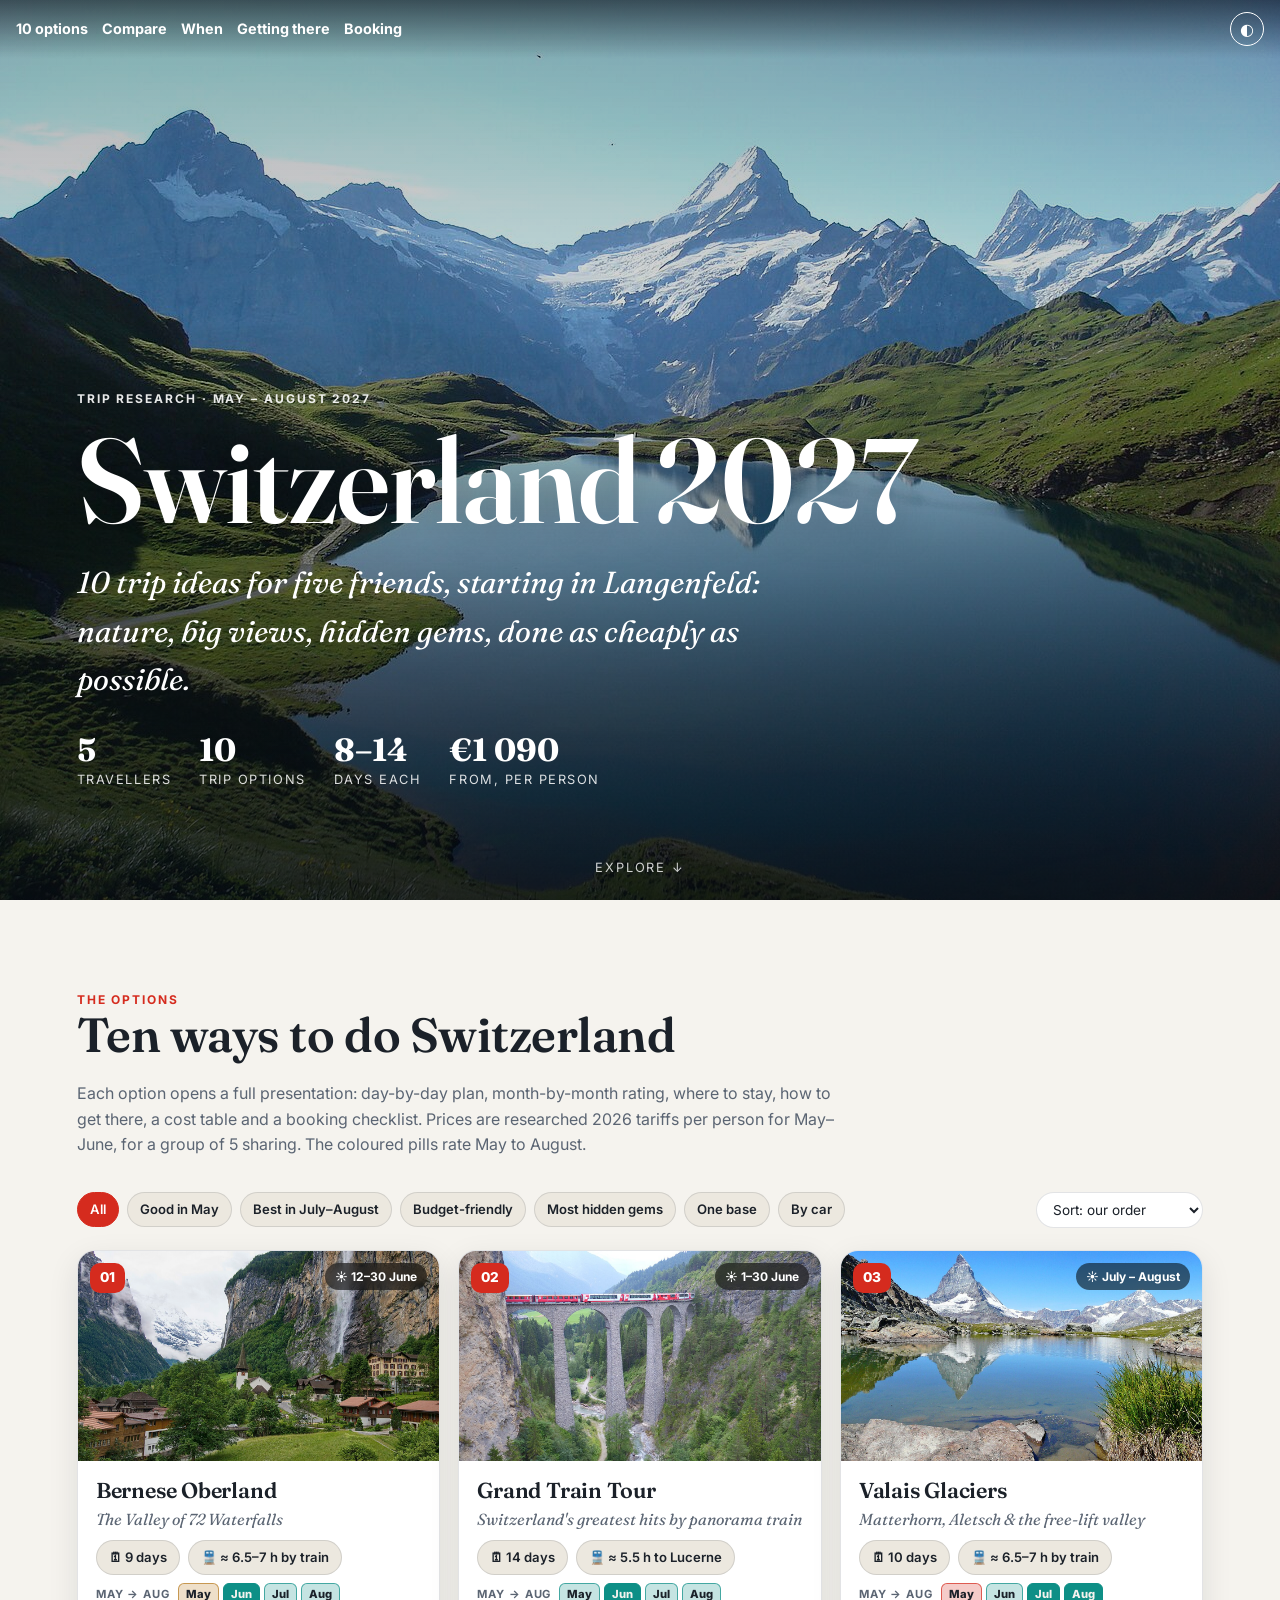
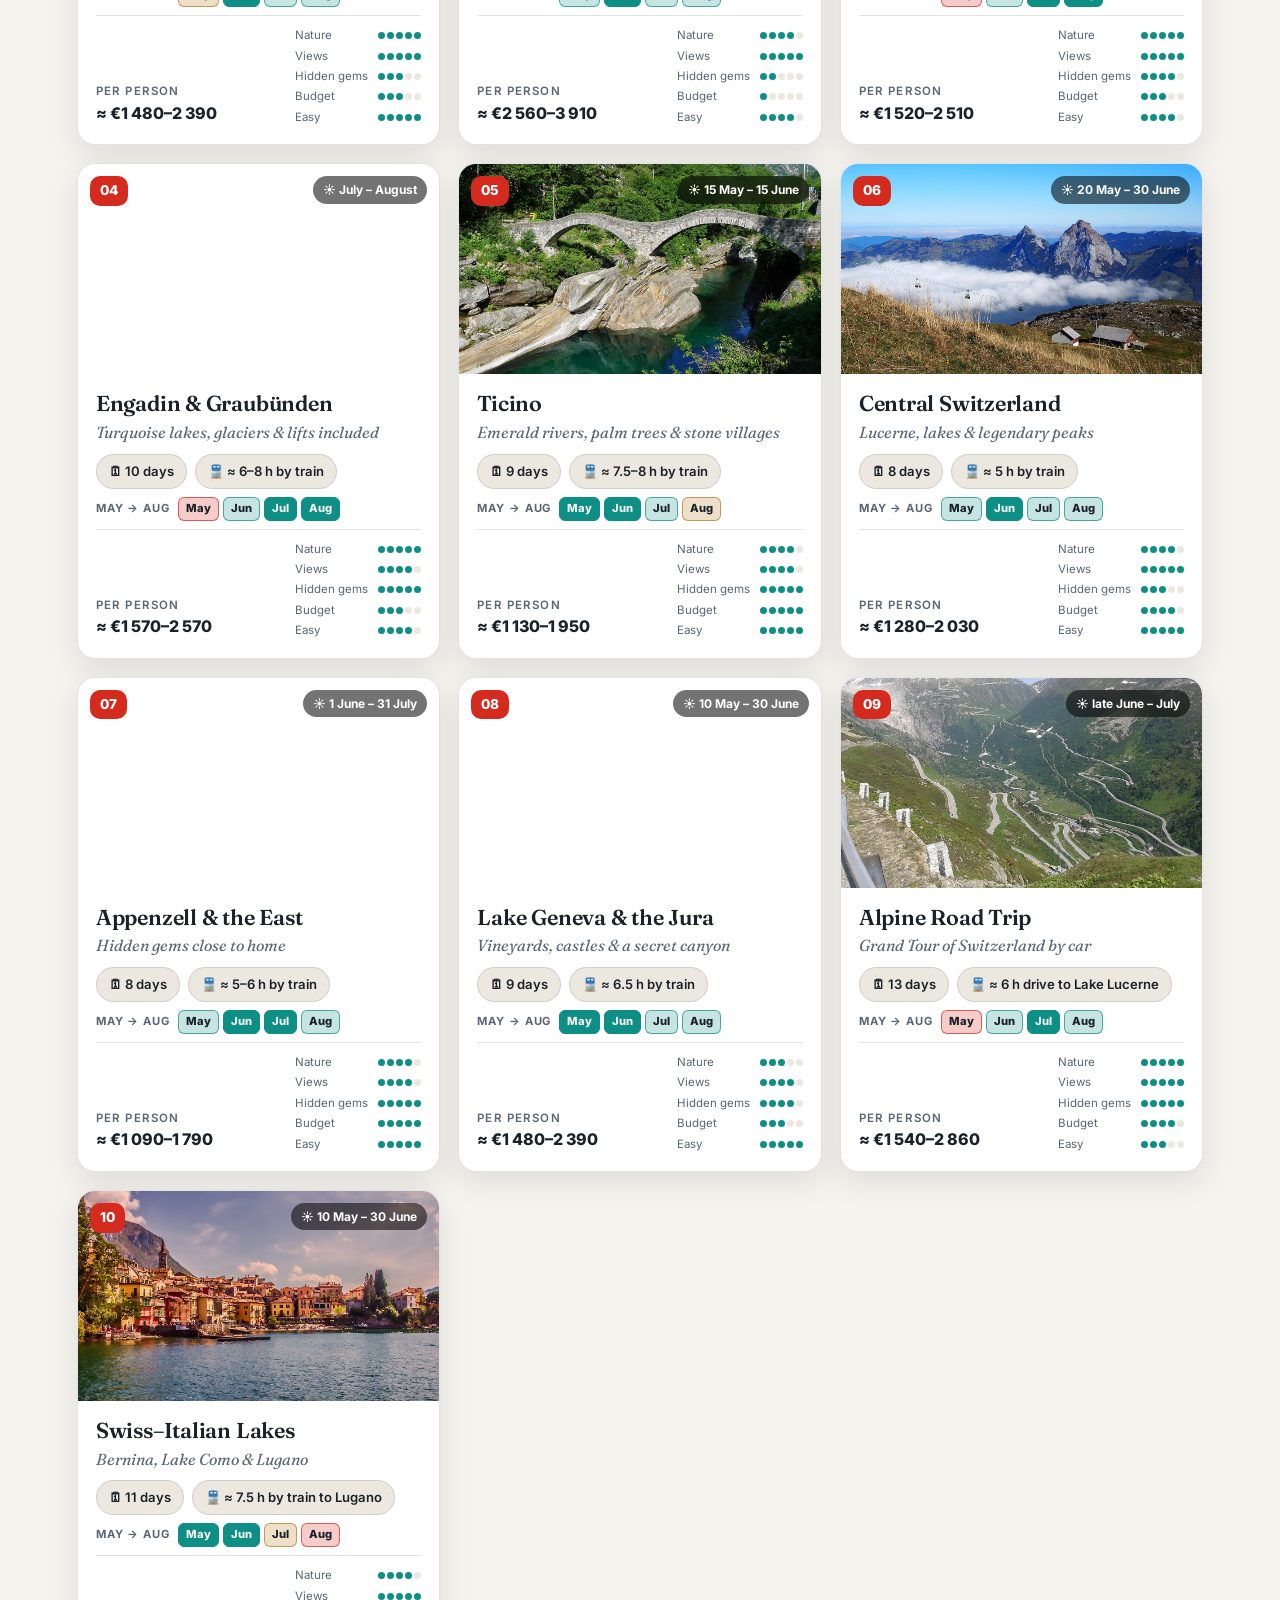
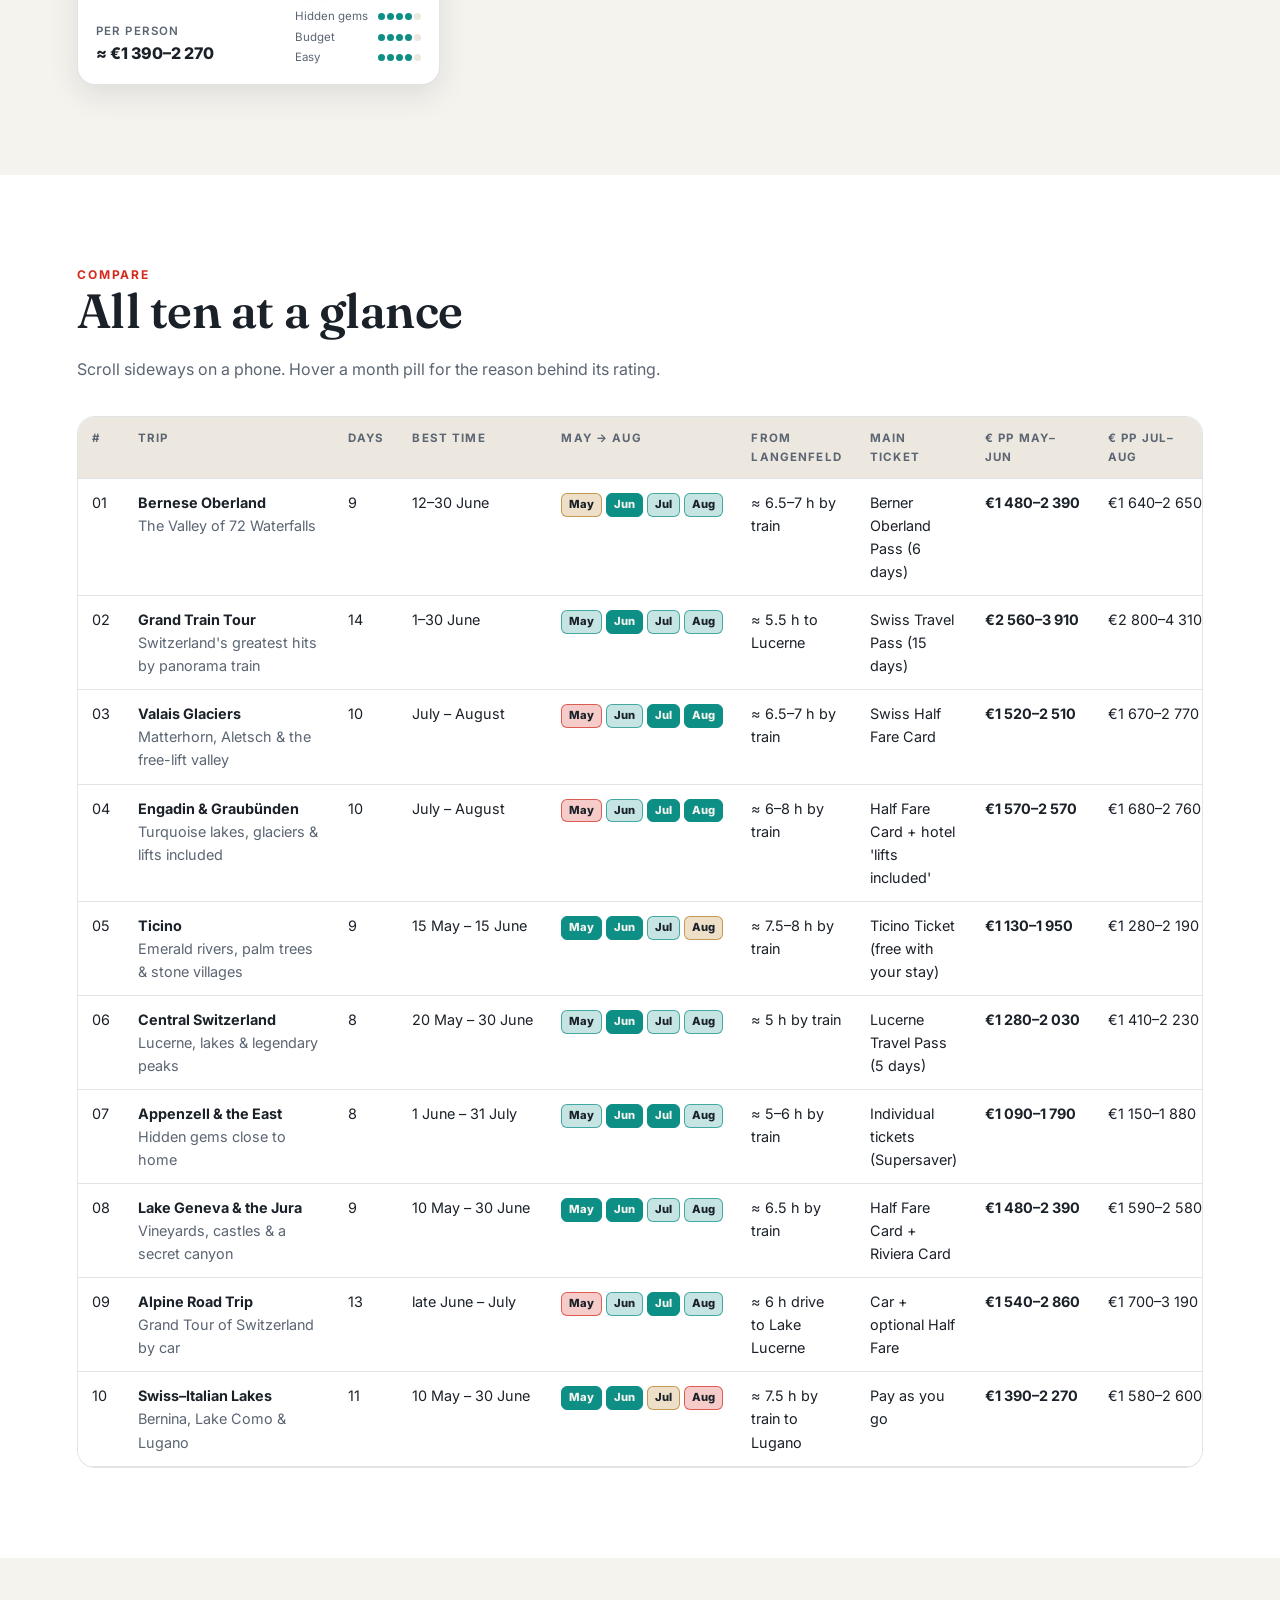
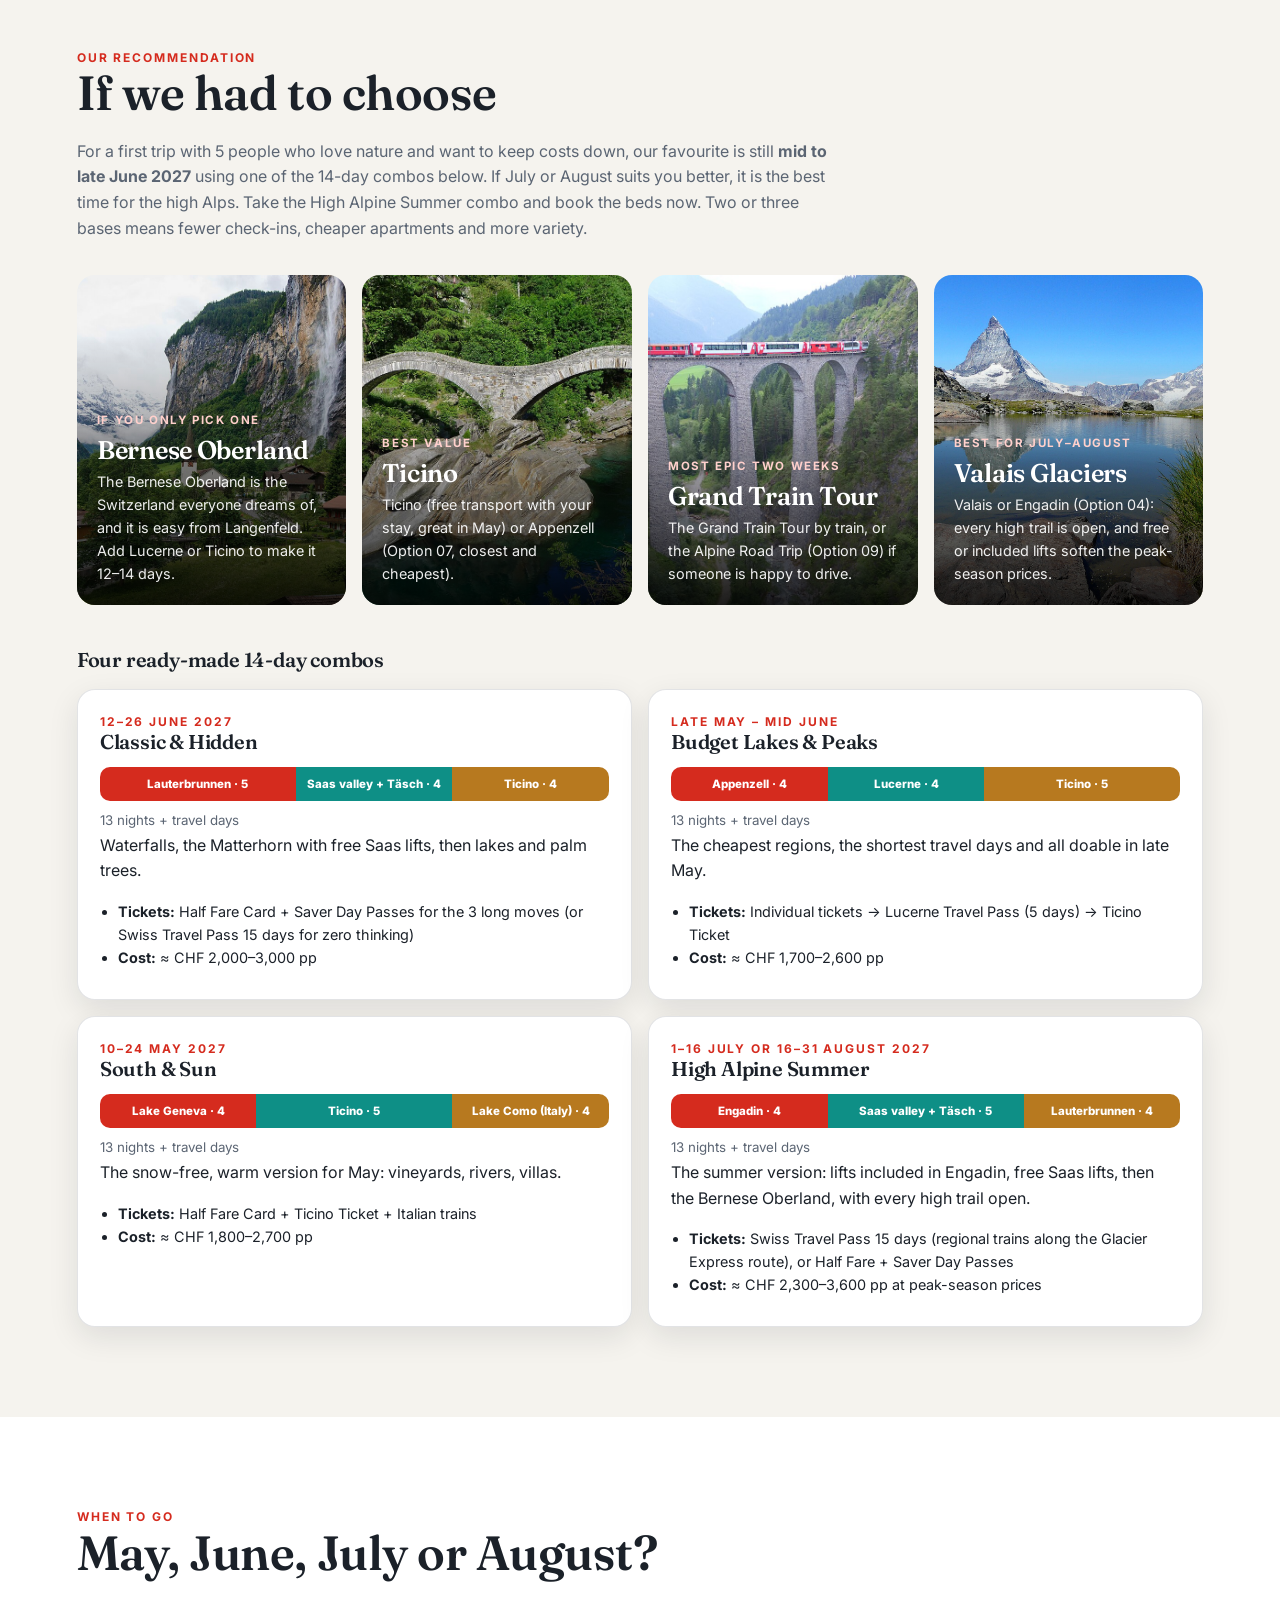
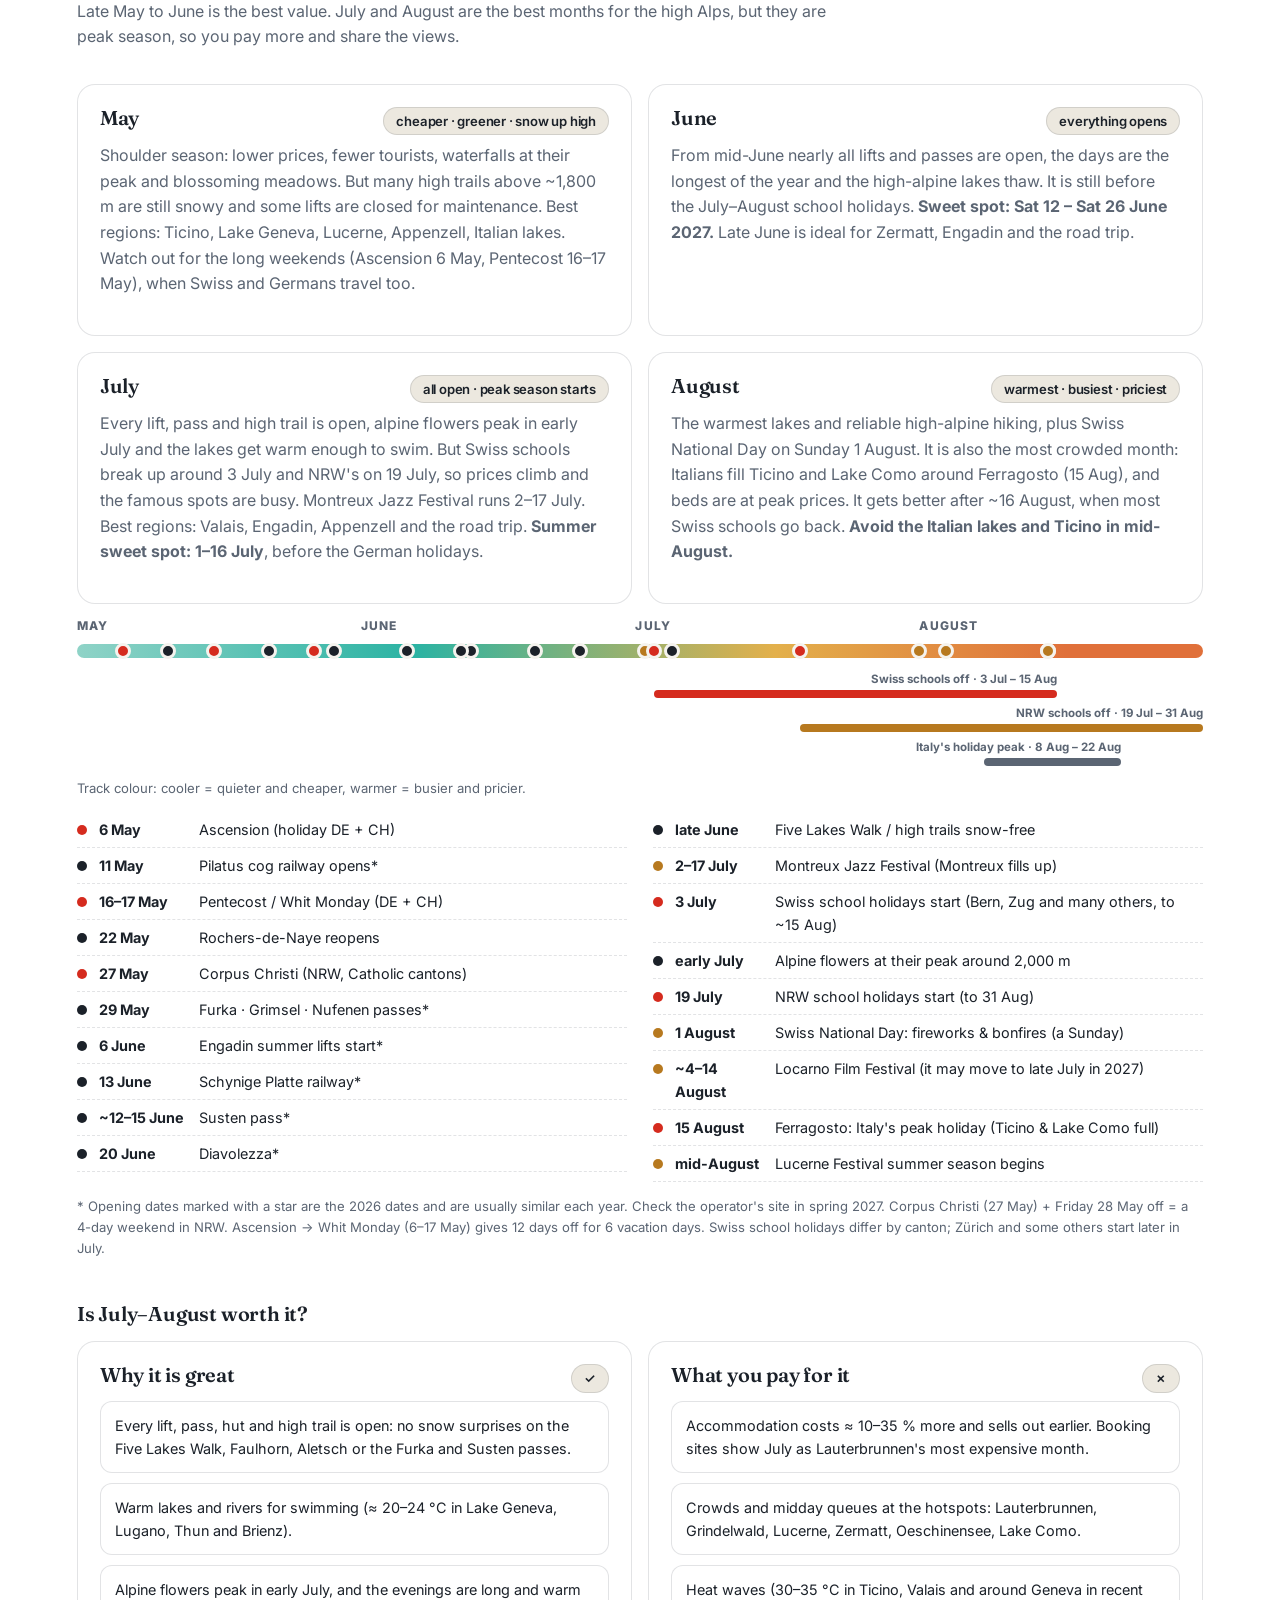
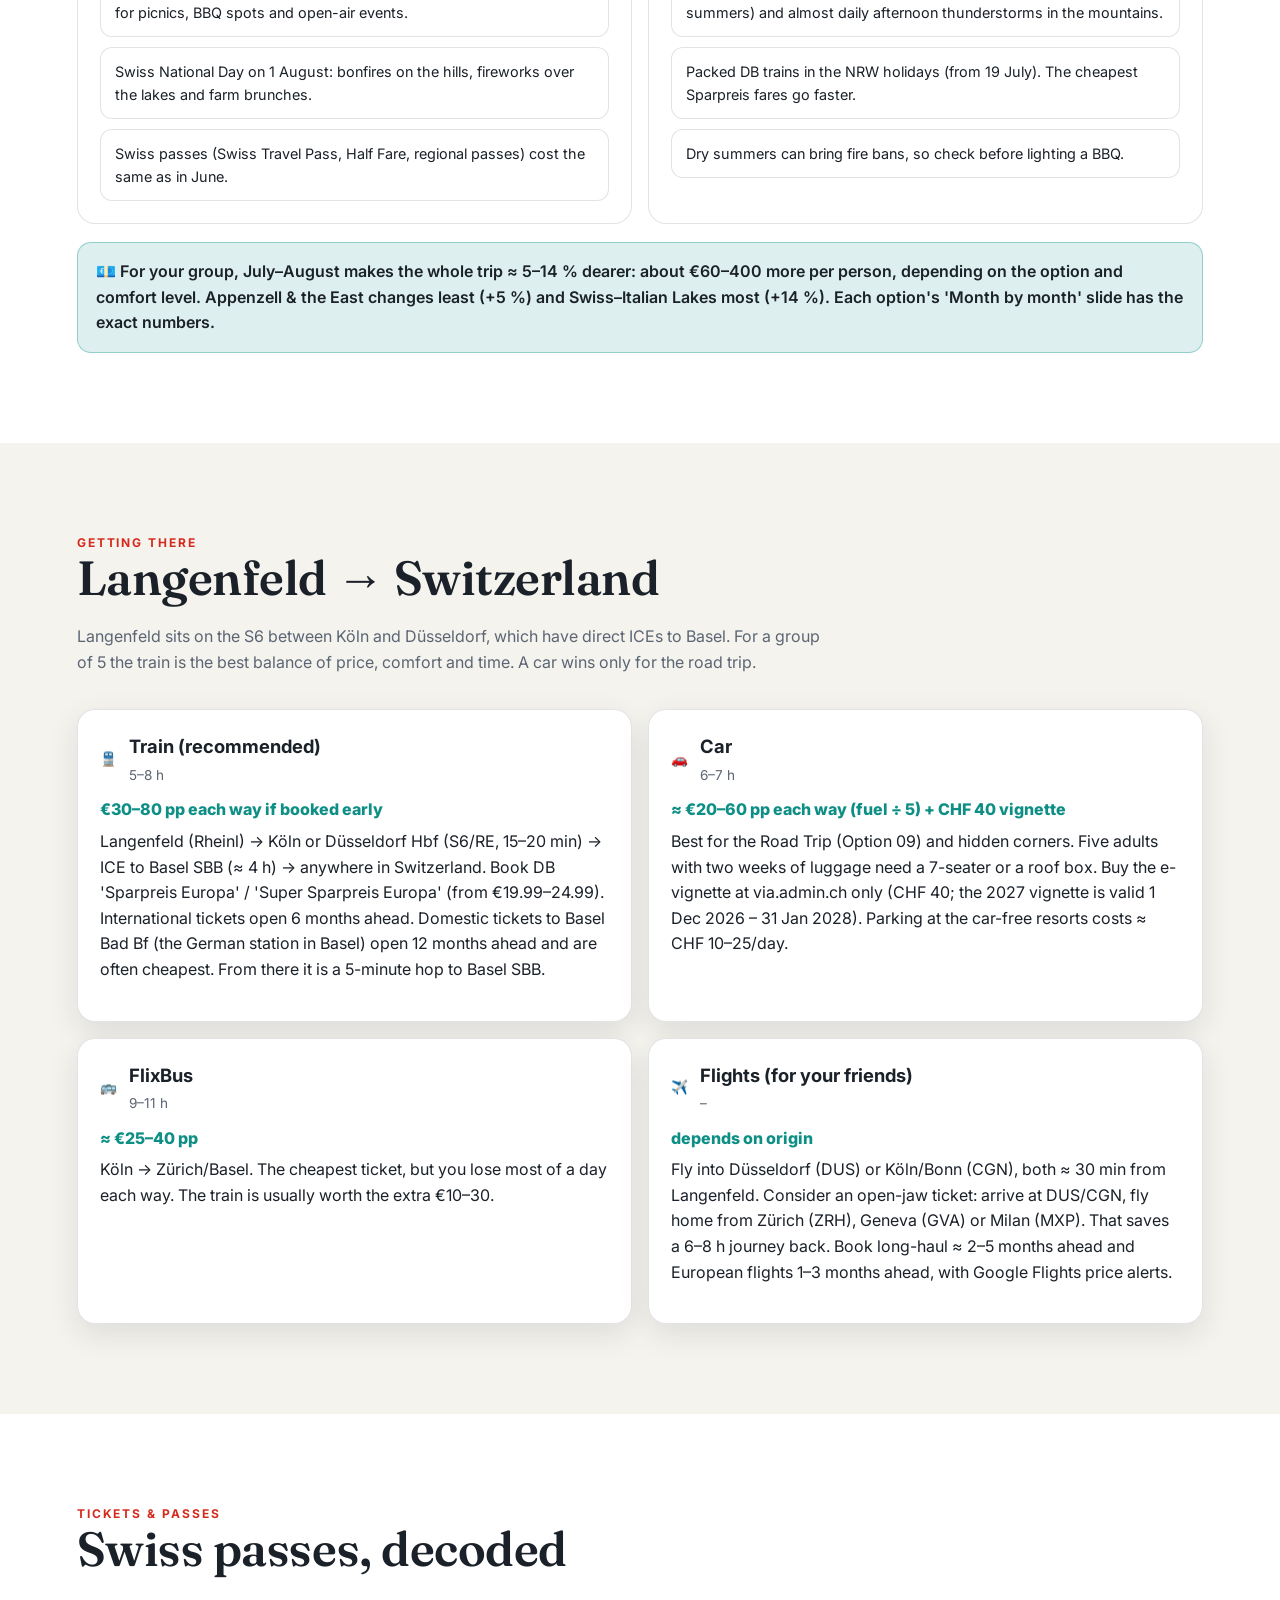
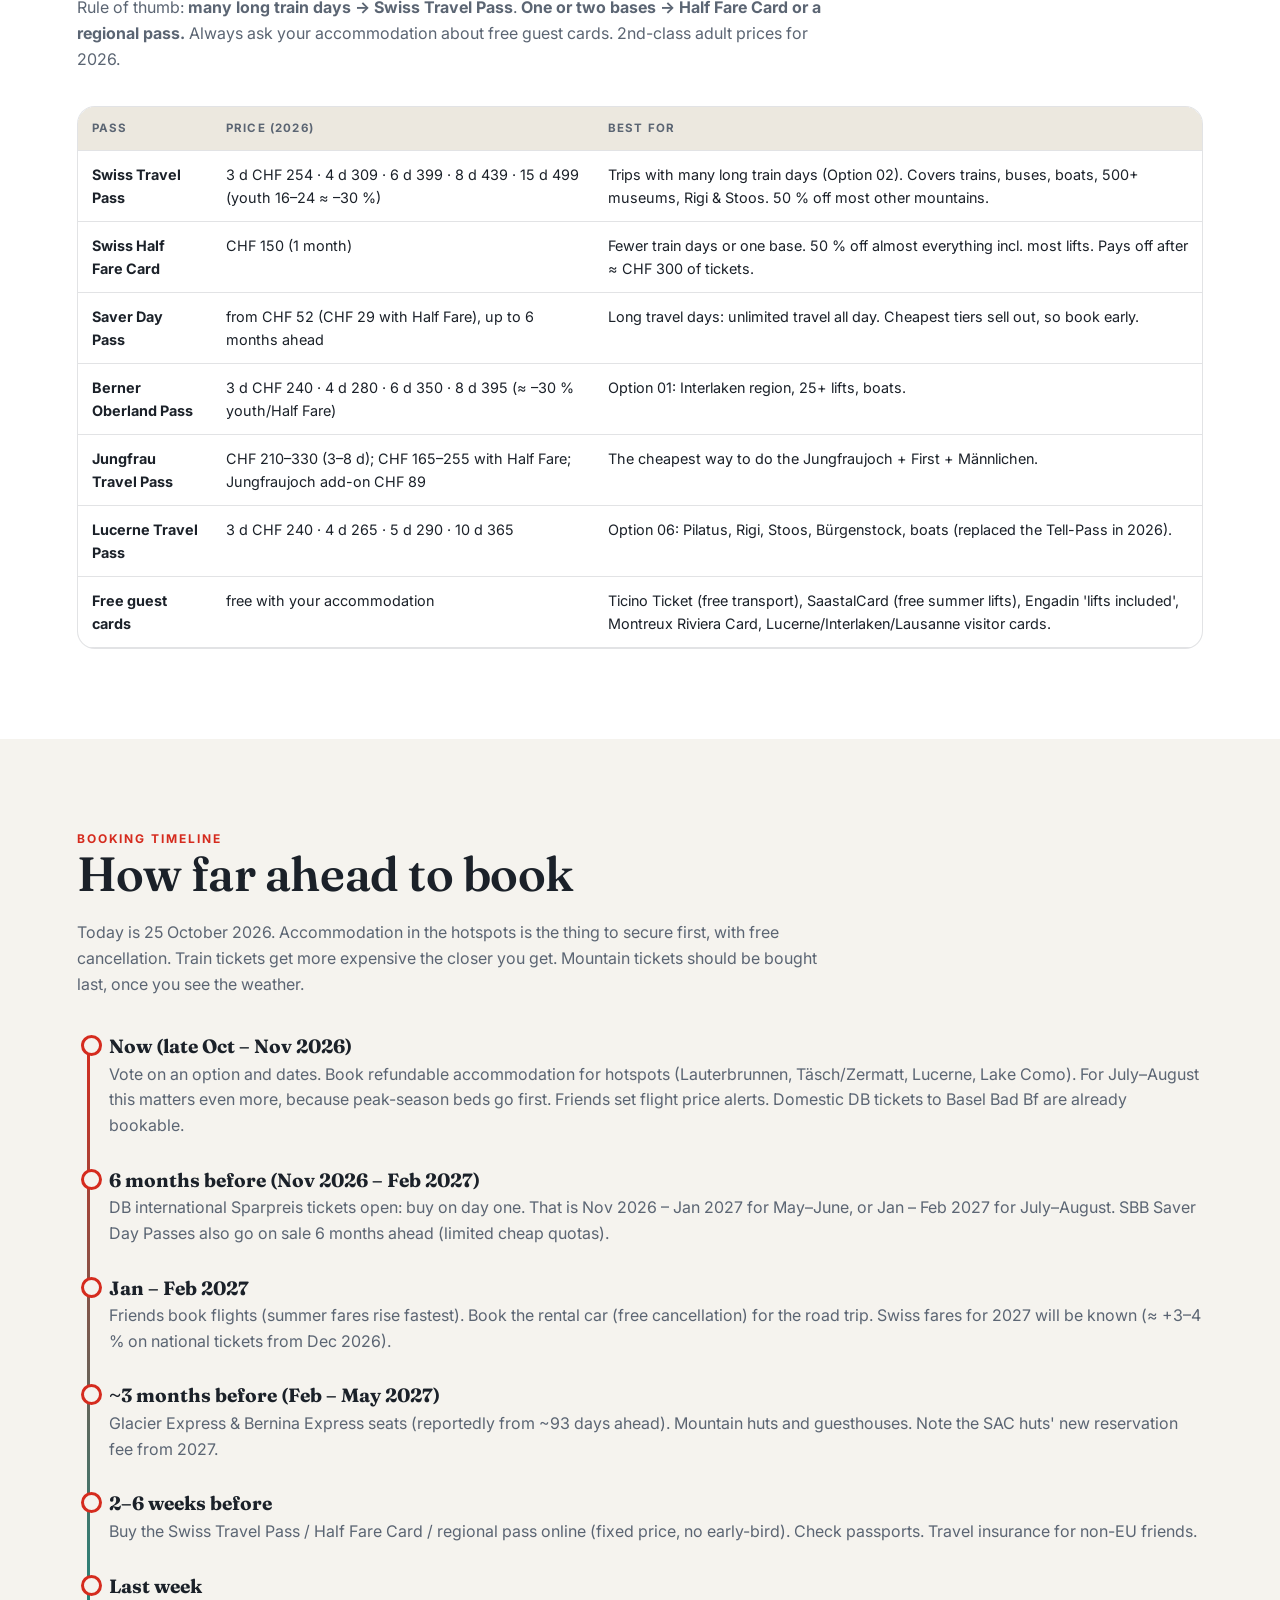
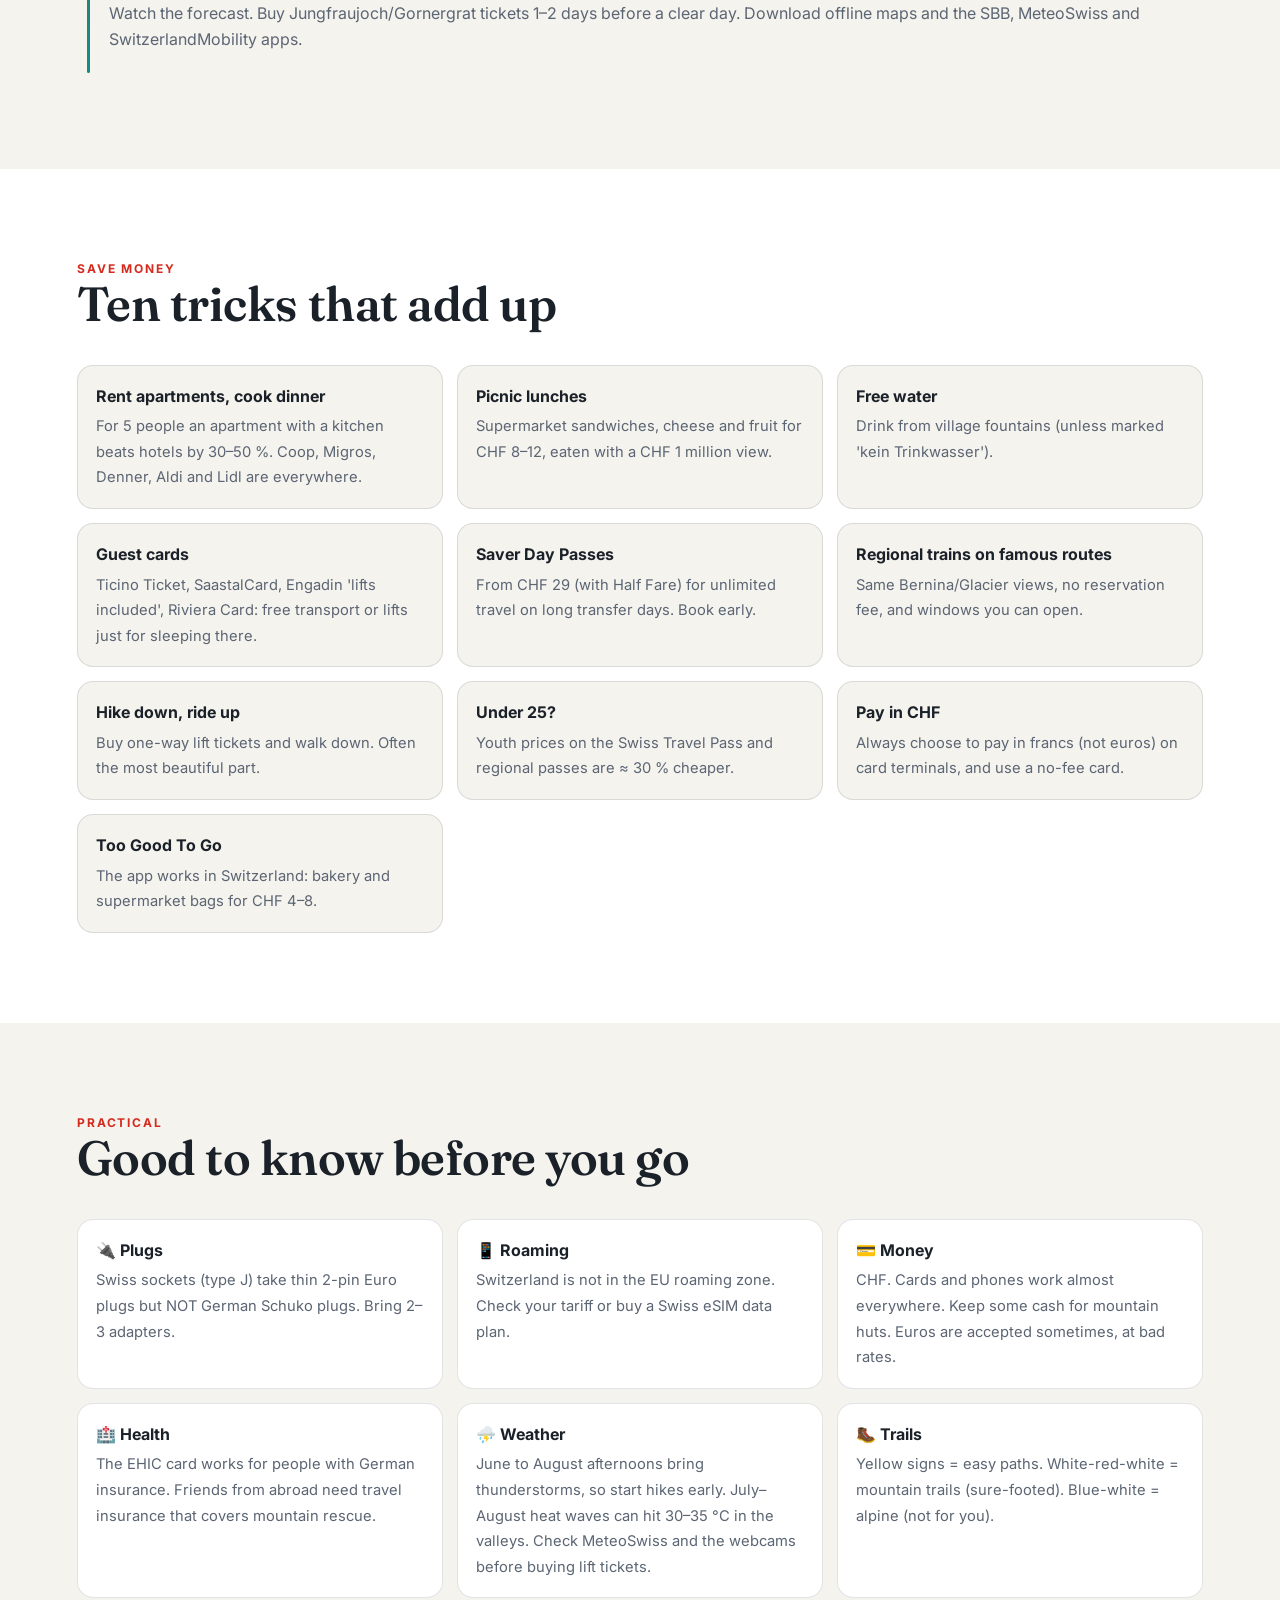
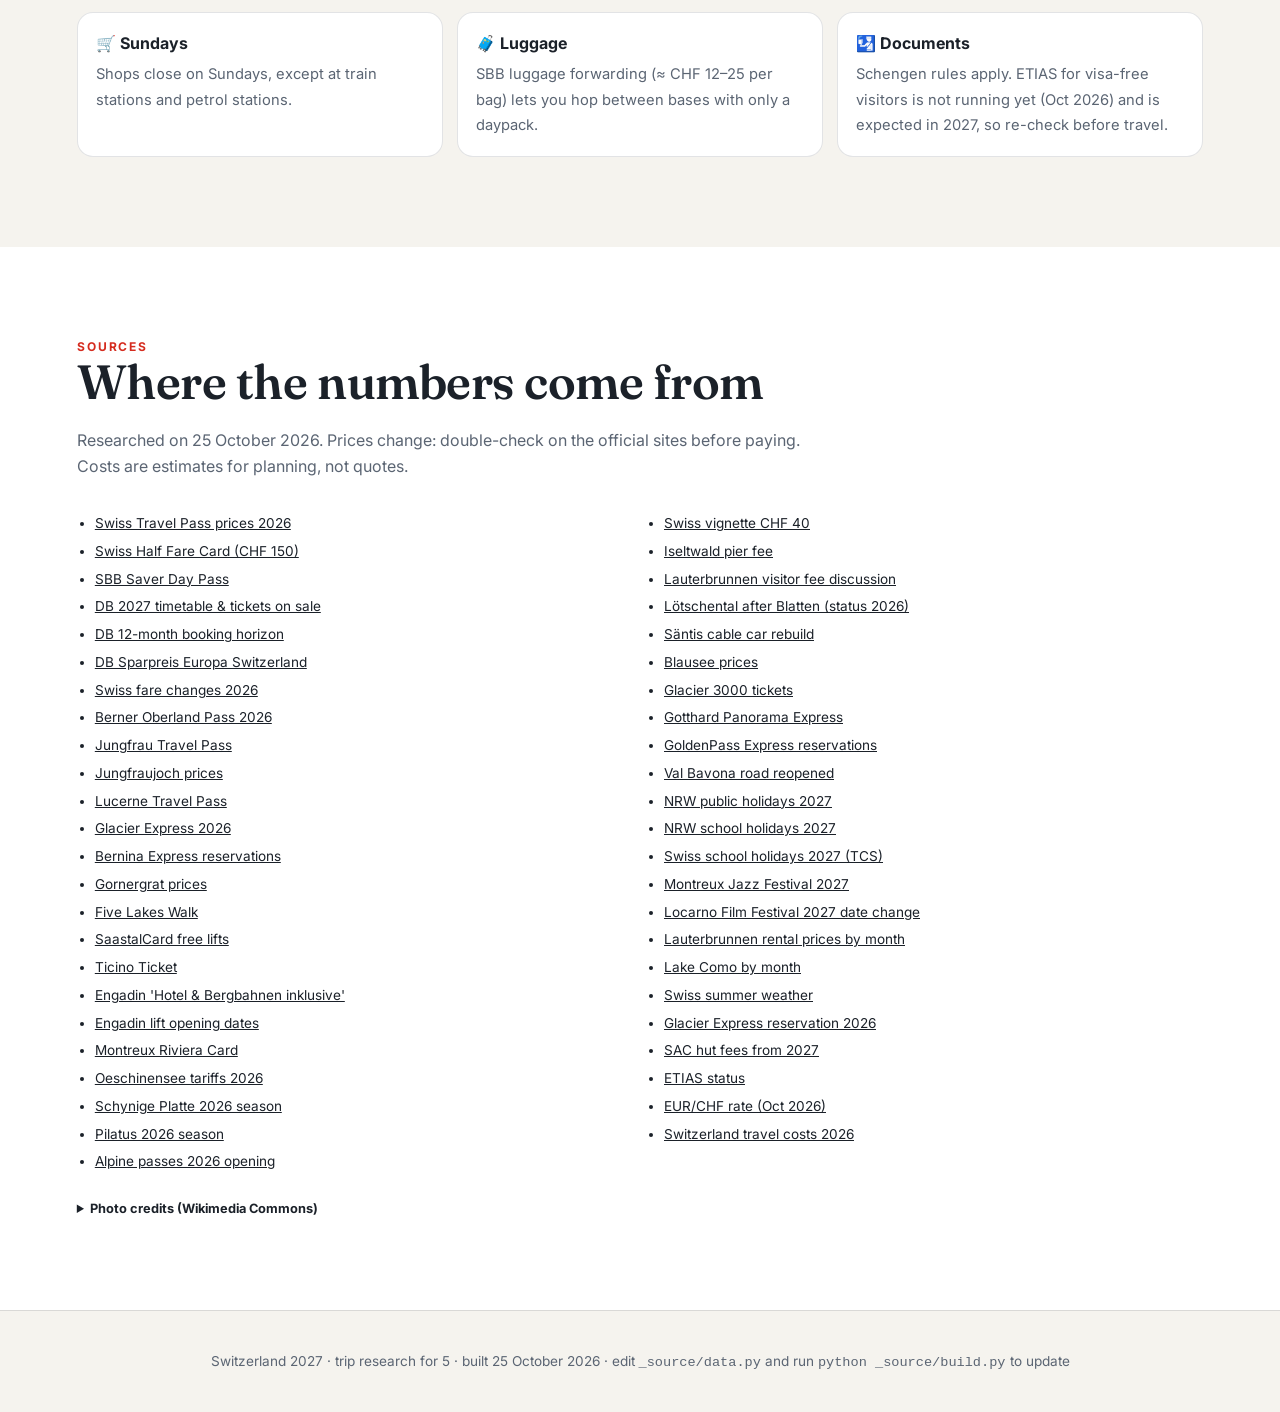
==== commit 857a4a65: "Extend the trip window to May–August 2027 Rate every option month by month, add estimated July–Augus" ====
--- a/index.html
+++ b/index.html
@@ -4,7 +4,7 @@
 <meta charset="utf-8">
 <meta name="viewport" content="width=device-width, initial-scale=1">
 <title>Switzerland 2027 – 10 trip ideas</title>
-<meta name="description" content="Ten researched Switzerland itineraries for five friends from Langenfeld, May–June 2027, with costs, transport, passes and a booking timeline.">
+<meta name="description" content="Ten researched Switzerland itineraries for five friends from Langenfeld, May–August 2027, with costs per month, transport, passes and a booking timeline.">
 <link rel="preconnect" href="https://fonts.googleapis.com"><link rel="preconnect" href="https://fonts.gstatic.com" crossorigin><link href="https://fonts.googleapis.com/css2?family=Fraunces:ital,opsz,wght@0,9..144,500..700;1,9..144,400..600&family=Inter:wght@400;600;700;800&display=swap" rel="stylesheet">
 <link rel="stylesheet" href="assets/style.css">
 <script>document.documentElement.classList.add("js-anim");setTimeout(function(){if(!window.__ch27)document.documentElement.classList.remove("js-anim");},2500);</script>
@@ -16,7 +16,7 @@
 <section class="hero">
   <div class="photo"><img src="assets/img/hero.jpg" alt="Bachalpsee and the Bernese Alps" class="kb" decoding="async"></div>
   <div class="on-photo">
-    <div class="eyebrow reveal" style="--i:0">Trip research · May – June 2027</div>
+    <div class="eyebrow reveal" style="--i:0">Trip research · May – August 2027</div>
     <h1 class="reveal" style="--i:1">Switzerland 2027</h1>
     <p class="lead reveal" style="--i:2">10 trip ideas for five friends, starting in Langenfeld: nature, big views, hidden gems, done as cheaply as possible.</p>
     <div class="stats reveal" style="--i:3">
@@ -28,100 +28,116 @@
 </section>
 <section class="section" id="options"><div class="wrap">
   <div class="section-head"><div class="eyebrow">The options</div><h2>Ten ways to do Switzerland</h2>
-  <p class="muted">Each option opens a full presentation: day-by-day plan, where to stay, how to get there, a cost table and a booking checklist. Prices are researched 2026 tariffs per person, for a group of 5 sharing.</p></div>
+  <p class="muted">Each option opens a full presentation: day-by-day plan, month-by-month rating, where to stay, how to get there, a cost table and a booking checklist. Prices are researched 2026 tariffs per person for May–June, for a group of 5 sharing. The coloured pills rate May to August.</p></div>
   <div class="controls" role="group" aria-label="Filter options">
     <button class="chip" data-filter="all" aria-pressed="true">All</button>
     <button class="chip" data-filter="may" aria-pressed="false">Good in May</button>
+    <button class="chip" data-filter="summer" aria-pressed="false">Best in July–August</button>
     <button class="chip" data-filter="budget" aria-pressed="false">Budget-friendly</button>
     <button class="chip" data-filter="gems" aria-pressed="false">Most hidden gems</button>
     <button class="chip" data-filter="onebase" aria-pressed="false">One base</button>
     <button class="chip" data-filter="car" aria-pressed="false">By car</button>
     <select id="sort" aria-label="Sort"><option value="rank">Sort: our order</option><option value="price">Sort: cheapest first</option><option value="days">Sort: shortest first</option></select>
   </div>
-  <div class="cards"><a class="card reveal" style="--i:0" href="options/01-bernese-oberland.html" data-tags="june onebase" data-rank="0" data-price="1480" data-days="9">
+  <div class="cards"><a class="card reveal" style="--i:0" href="options/01-bernese-oberland.html" data-tags="onebase" data-rank="0" data-price="1480" data-days="9">
   <div class="img"><img src="assets/img/be-lauterbrunnen.jpg" alt="Bernese Oberland" loading="lazy" decoding="async"><span class="num">01</span><span class="when">☀️ 12–30 June</span></div>
   <div class="body"><h3>Bernese Oberland</h3><div class="subt">The Valley of 72 Waterfalls</div>
     <div class="chips"><span class="chip">🗓 9 days</span><span class="chip">🚆 ≈ 6.5–7 h by train</span></div>
+    <div class="mrow"><small>May → Aug</small><span class="mstrip" role="img" aria-label="May ok, June great, July good, August good"><span class="r1" title="May: OK. Waterfalls at their biggest and cheap, but snow above 1,800 m and some lifts shut.">May</span><span class="r3" title="June: Great. Lifts open from mid-June, still before the school holidays. The sweet spot.">Jun</span><span class="r2" title="July: Good. Every trail open and flowers at their best, but the busiest and priciest month.">Jul</span><span class="r2" title="August: Good. Warm and fully open. Crowds ease a little after mid-August.">Aug</span></span></div>
     <div class="meta"><div class="price"><small>per person</small>≈ €1 480–2 390</div><div class="pips"><span>Nature</span><span><i class=f></i><i class=f></i><i class=f></i><i class=f></i><i class=f></i></span><span>Views</span><span><i class=f></i><i class=f></i><i class=f></i><i class=f></i><i class=f></i></span><span>Hidden gems</span><span><i class=f></i><i class=f></i><i class=f></i><i></i><i></i></span><span>Budget</span><span><i class=f></i><i class=f></i><i class=f></i><i></i><i></i></span><span>Easy</span><span><i class=f></i><i class=f></i><i class=f></i><i class=f></i><i class=f></i></span></div></div>
   </div>
-</a><a class="card reveal" style="--i:1" href="options/02-grand-train-tour.html" data-tags="june may" data-rank="1" data-price="2560" data-days="14">
+</a><a class="card reveal" style="--i:1" href="options/02-grand-train-tour.html" data-tags="may" data-rank="1" data-price="2560" data-days="14">
   <div class="img"><img src="assets/img/gt-landwasser.jpg" alt="Grand Train Tour" loading="lazy" decoding="async"><span class="num">02</span><span class="when">☀️ 1–30 June</span></div>
   <div class="body"><h3>Grand Train Tour</h3><div class="subt">Switzerland&#x27;s greatest hits by panorama train</div>
     <div class="chips"><span class="chip">🗓 14 days</span><span class="chip">🚆 ≈ 5.5 h to Lucerne</span></div>
+    <div class="mrow"><small>May → Aug</small><span class="mstrip" role="img" aria-label="May good, June great, July good, August good"><span class="r2" title="May: Good. Trains run and seats are easier to get; some high lifts are still closed.">May</span><span class="r3" title="June: Great. Everything open, before the holidays. The best balance.">Jun</span><span class="r2" title="July: Good. All open, but Glacier Express seats go fast and Lucerne and Zermatt are packed.">Jul</span><span class="r2" title="August: Good. Peak crowds and prices at every stop, and 30 °C+ in Lugano.">Aug</span></span></div>
     <div class="meta"><div class="price"><small>per person</small>≈ €2 560–3 910</div><div class="pips"><span>Nature</span><span><i class=f></i><i class=f></i><i class=f></i><i class=f></i><i></i></span><span>Views</span><span><i class=f></i><i class=f></i><i class=f></i><i class=f></i><i class=f></i></span><span>Hidden gems</span><span><i class=f></i><i class=f></i><i></i><i></i><i></i></span><span>Budget</span><span><i class=f></i><i></i><i></i><i></i><i></i></span><span>Easy</span><span><i class=f></i><i class=f></i><i class=f></i><i class=f></i><i></i></span></div></div>
   </div>
-</a><a class="card reveal" style="--i:2" href="options/03-valais-matterhorn.html" data-tags="june" data-rank="2" data-price="1520" data-days="10">
-  <div class="img"><img src="assets/img/va-riffelsee.jpg" alt="Valais Glaciers" loading="lazy" decoding="async"><span class="num">03</span><span class="when">☀️ 15–30 June</span></div>
+</a><a class="card reveal" style="--i:2" href="options/03-valais-matterhorn.html" data-tags="summer" data-rank="2" data-price="1520" data-days="10">
+  <div class="img"><img src="assets/img/va-riffelsee.jpg" alt="Valais Glaciers" loading="lazy" decoding="async"><span class="num">03</span><span class="when">☀️ July – August</span></div>
   <div class="body"><h3>Valais Glaciers</h3><div class="subt">Matterhorn, Aletsch &amp; the free-lift valley</div>
     <div class="chips"><span class="chip">🗓 10 days</span><span class="chip">🚆 ≈ 6.5–7 h by train</span></div>
+    <div class="mrow"><small>May → Aug</small><span class="mstrip" role="img" aria-label="May not ideal, June good, July great, August great"><span class="r0" title="May: Not ideal. Too early: the Five Lakes and Aletsch trails are under snow.">May</span><span class="r2" title="June: Good. Good from late June, but some high trails are still opening.">Jun</span><span class="r3" title="July: Great. Prime time: snow-free high trails, wildflowers and all the free Saas lifts.">Jul</span><span class="r3" title="August: Great. Still prime. Zermatt is busy, so the Saas valley base pays off.">Aug</span></span></div>
     <div class="meta"><div class="price"><small>per person</small>≈ €1 520–2 510</div><div class="pips"><span>Nature</span><span><i class=f></i><i class=f></i><i class=f></i><i class=f></i><i class=f></i></span><span>Views</span><span><i class=f></i><i class=f></i><i class=f></i><i class=f></i><i class=f></i></span><span>Hidden gems</span><span><i class=f></i><i class=f></i><i class=f></i><i class=f></i><i></i></span><span>Budget</span><span><i class=f></i><i class=f></i><i class=f></i><i></i><i></i></span><span>Easy</span><span><i class=f></i><i class=f></i><i class=f></i><i class=f></i><i></i></span></div></div>
   </div>
-</a><a class="card reveal" style="--i:0" href="options/04-engadin-graubuenden.html" data-tags="gems june" data-rank="3" data-price="1570" data-days="10">
-  <div class="img"><img src="assets/img/en-sils.jpg" alt="Engadin &amp; Graubünden" loading="lazy" decoding="async"><span class="num">04</span><span class="when">☀️ 12–30 June</span></div>
+</a><a class="card reveal" style="--i:0" href="options/04-engadin-graubuenden.html" data-tags="gems summer" data-rank="3" data-price="1570" data-days="10">
+  <div class="img"><img src="assets/img/en-sils.jpg" alt="Engadin &amp; Graubünden" loading="lazy" decoding="async"><span class="num">04</span><span class="when">☀️ July – August</span></div>
   <div class="body"><h3>Engadin &amp; Graubünden</h3><div class="subt">Turquoise lakes, glaciers &amp; lifts included</div>
     <div class="chips"><span class="chip">🗓 10 days</span><span class="chip">🚆 ≈ 6–8 h by train</span></div>
+    <div class="mrow"><small>May → Aug</small><span class="mstrip" role="img" aria-label="May not ideal, June good, July great, August great"><span class="r0" title="May: Not ideal. Off season: the summer lifts are closed and some hotels shut until June.">May</span><span class="r2" title="June: Good. Lifts start between ~6 and 27 June. Late June is lovely and quiet.">Jun</span><span class="r3" title="July: Great. Best month: every lift, warm lakes, flowers, and fewer crowds than the Bernese Oberland.">Jul</span><span class="r3" title="August: Great. Warm and fully open. Busier with Italian visitors around mid-August.">Aug</span></span></div>
     <div class="meta"><div class="price"><small>per person</small>≈ €1 570–2 570</div><div class="pips"><span>Nature</span><span><i class=f></i><i class=f></i><i class=f></i><i class=f></i><i class=f></i></span><span>Views</span><span><i class=f></i><i class=f></i><i class=f></i><i class=f></i><i></i></span><span>Hidden gems</span><span><i class=f></i><i class=f></i><i class=f></i><i class=f></i><i class=f></i></span><span>Budget</span><span><i class=f></i><i class=f></i><i class=f></i><i></i><i></i></span><span>Easy</span><span><i class=f></i><i class=f></i><i class=f></i><i class=f></i><i></i></span></div></div>
   </div>
-</a><a class="card reveal" style="--i:1" href="options/05-ticino.html" data-tags="budget gems june may" data-rank="4" data-price="1130" data-days="9">
+</a><a class="card reveal" style="--i:1" href="options/05-ticino.html" data-tags="budget gems may" data-rank="4" data-price="1130" data-days="9">
   <div class="img"><img src="assets/img/ti-verzasca.jpg" alt="Ticino" loading="lazy" decoding="async"><span class="num">05</span><span class="when">☀️ 15 May – 15 June</span></div>
   <div class="body"><h3>Ticino</h3><div class="subt">Emerald rivers, palm trees &amp; stone villages</div>
     <div class="chips"><span class="chip">🗓 9 days</span><span class="chip">🚆 ≈ 7.5–8 h by train</span></div>
+    <div class="mrow"><small>May → Aug</small><span class="mstrip" role="img" aria-label="May great, June great, July good, August ok"><span class="r3" title="May: Great. Warm (20–25 °C), green and quiet. The best region for May.">May</span><span class="r3" title="June: Great. Warm, long evenings, and the lakes become swimmable.">Jun</span><span class="r2" title="July: Good. Swimming season, but hot (30 °C+), humid and busier.">Jul</span><span class="r1" title="August: OK. The hottest month. Ferragosto (15 Aug) brings Italian crowds, and Locarno hotels spike during the film festival.">Aug</span></span></div>
     <div class="meta"><div class="price"><small>per person</small>≈ €1 130–1 950</div><div class="pips"><span>Nature</span><span><i class=f></i><i class=f></i><i class=f></i><i class=f></i><i></i></span><span>Views</span><span><i class=f></i><i class=f></i><i class=f></i><i class=f></i><i></i></span><span>Hidden gems</span><span><i class=f></i><i class=f></i><i class=f></i><i class=f></i><i class=f></i></span><span>Budget</span><span><i class=f></i><i class=f></i><i class=f></i><i class=f></i><i class=f></i></span><span>Easy</span><span><i class=f></i><i class=f></i><i class=f></i><i class=f></i><i class=f></i></span></div></div>
   </div>
-</a><a class="card reveal" style="--i:2" href="options/06-lucerne-lakes.html" data-tags="budget june may onebase" data-rank="5" data-price="1280" data-days="8">
+</a><a class="card reveal" style="--i:2" href="options/06-lucerne-lakes.html" data-tags="budget may onebase" data-rank="5" data-price="1280" data-days="8">
   <div class="img"><img src="assets/img/lu-stoos.jpg" alt="Central Switzerland" loading="lazy" decoding="async"><span class="num">06</span><span class="when">☀️ 20 May – 30 June</span></div>
   <div class="body"><h3>Central Switzerland</h3><div class="subt">Lucerne, lakes &amp; legendary peaks</div>
     <div class="chips"><span class="chip">🗓 8 days</span><span class="chip">🚆 ≈ 5 h by train</span></div>
+    <div class="mrow"><small>May → Aug</small><span class="mstrip" role="img" aria-label="May good, June great, July good, August good"><span class="r2" title="May: Good. Pilatus from mid-May, but the Stoos ridge and high trails are still snowy.">May</span><span class="r3" title="June: Great. Everything open and the lake warming up. The sweet spot.">Jun</span><span class="r2" title="July: Good. Lake swimming and every lift, but the old town and the boats are packed.">Jul</span><span class="r2" title="August: Good. The same crowds, and the Lucerne Festival starts in mid-August.">Aug</span></span></div>
     <div class="meta"><div class="price"><small>per person</small>≈ €1 280–2 030</div><div class="pips"><span>Nature</span><span><i class=f></i><i class=f></i><i class=f></i><i class=f></i><i></i></span><span>Views</span><span><i class=f></i><i class=f></i><i class=f></i><i class=f></i><i class=f></i></span><span>Hidden gems</span><span><i class=f></i><i class=f></i><i class=f></i><i></i><i></i></span><span>Budget</span><span><i class=f></i><i class=f></i><i class=f></i><i class=f></i><i></i></span><span>Easy</span><span><i class=f></i><i class=f></i><i class=f></i><i class=f></i><i class=f></i></span></div></div>
   </div>
-</a><a class="card reveal" style="--i:0" href="options/07-appenzell-east.html" data-tags="budget gems june may" data-rank="6" data-price="1090" data-days="8">
-  <div class="img"><img src="assets/img/ap-aescher.jpg" alt="Appenzell &amp; the East" loading="lazy" decoding="async"><span class="num">07</span><span class="when">☀️ 25 May – 30 June</span></div>
+</a><a class="card reveal" style="--i:0" href="options/07-appenzell-east.html" data-tags="budget gems may summer" data-rank="6" data-price="1090" data-days="8">
+  <div class="img"><img src="assets/img/ap-aescher.jpg" alt="Appenzell &amp; the East" loading="lazy" decoding="async"><span class="num">07</span><span class="when">☀️ 1 June – 31 July</span></div>
   <div class="body"><h3>Appenzell &amp; the East</h3><div class="subt">Hidden gems close to home</div>
     <div class="chips"><span class="chip">🗓 8 days</span><span class="chip">🚆 ≈ 5–6 h by train</span></div>
+    <div class="mrow"><small>May → Aug</small><span class="mstrip" role="img" aria-label="May good, June great, July great, August good"><span class="r2" title="May: Good. Green and cheap, but the Alpstein trails stay snowy until June.">May</span><span class="r3" title="June: Great. Meadows in flower and huts opening. The sweet spot.">Jun</span><span class="r3" title="July: Great. Alpstein lakes and mountain inns at their best, and prices barely change.">Jul</span><span class="r2" title="August: Good. Still lovely, but Ebenalp and Seealpsee are busy on sunny weekends.">Aug</span></span></div>
     <div class="meta"><div class="price"><small>per person</small>≈ €1 090–1 790</div><div class="pips"><span>Nature</span><span><i class=f></i><i class=f></i><i class=f></i><i class=f></i><i></i></span><span>Views</span><span><i class=f></i><i class=f></i><i class=f></i><i class=f></i><i></i></span><span>Hidden gems</span><span><i class=f></i><i class=f></i><i class=f></i><i class=f></i><i class=f></i></span><span>Budget</span><span><i class=f></i><i class=f></i><i class=f></i><i class=f></i><i class=f></i></span><span>Easy</span><span><i class=f></i><i class=f></i><i class=f></i><i class=f></i><i class=f></i></span></div></div>
   </div>
-</a><a class="card reveal" style="--i:1" href="options/08-lake-geneva-jura.html" data-tags="june may" data-rank="7" data-price="1480" data-days="9">
+</a><a class="card reveal" style="--i:1" href="options/08-lake-geneva-jura.html" data-tags="may" data-rank="7" data-price="1480" data-days="9">
   <div class="img"><img src="assets/img/lg-chillon.jpg" alt="Lake Geneva &amp; the Jura" loading="lazy" decoding="async"><span class="num">08</span><span class="when">☀️ 10 May – 30 June</span></div>
   <div class="body"><h3>Lake Geneva &amp; the Jura</h3><div class="subt">Vineyards, castles &amp; a secret canyon</div>
     <div class="chips"><span class="chip">🗓 9 days</span><span class="chip">🚆 ≈ 6.5 h by train</span></div>
+    <div class="mrow"><small>May → Aug</small><span class="mstrip" role="img" aria-label="May great, June great, July good, August good"><span class="r3" title="May: Great. Narcissus fields, mild and quiet. Rochers-de-Naye reopens on 22 May.">May</span><span class="r3" title="June: Great. Warm, the vines are green, and the lake is swimmable by late June.">Jun</span><span class="r2" title="July: Good. Swimming weather. Avoid Montreux during the Jazz Festival (2–17 July 2027).">Jul</span><span class="r2" title="August: Good. Hot and lively. The Lavaux terraces and Jura lakes are great for a swim.">Aug</span></span></div>
     <div class="meta"><div class="price"><small>per person</small>≈ €1 480–2 390</div><div class="pips"><span>Nature</span><span><i class=f></i><i class=f></i><i class=f></i><i></i><i></i></span><span>Views</span><span><i class=f></i><i class=f></i><i class=f></i><i class=f></i><i></i></span><span>Hidden gems</span><span><i class=f></i><i class=f></i><i class=f></i><i class=f></i><i></i></span><span>Budget</span><span><i class=f></i><i class=f></i><i class=f></i><i></i><i></i></span><span>Easy</span><span><i class=f></i><i class=f></i><i class=f></i><i class=f></i><i class=f></i></span></div></div>
   </div>
-</a><a class="card reveal" style="--i:2" href="options/09-alpine-road-trip.html" data-tags="budget car gems june" data-rank="8" data-price="1540" data-days="13">
-  <div class="img"><img src="assets/img/rt-grimsel.jpg" alt="Alpine Road Trip" loading="lazy" decoding="async"><span class="num">09</span><span class="when">☀️ 15–30 June</span></div>
+</a><a class="card reveal" style="--i:2" href="options/09-alpine-road-trip.html" data-tags="budget car gems summer" data-rank="8" data-price="1540" data-days="13">
+  <div class="img"><img src="assets/img/rt-grimsel.jpg" alt="Alpine Road Trip" loading="lazy" decoding="async"><span class="num">09</span><span class="when">☀️ late June – July</span></div>
   <div class="body"><h3>Alpine Road Trip</h3><div class="subt">Grand Tour of Switzerland by car</div>
     <div class="chips"><span class="chip">🗓 13 days</span><span class="chip">🚆 ≈ 6 h drive to Lake Lucerne</span></div>
+    <div class="mrow"><small>May → Aug</small><span class="mstrip" role="img" aria-label="May not ideal, June good, July great, August good"><span class="r0" title="May: Not ideal. Too early: the high passes only open from late May to mid-June.">May</span><span class="r2" title="June: Good. Passes open between walls of snow, and the roads are quiet. High trails still opening.">Jun</span><span class="r3" title="July: Great. Everything open: every pass, lift and trail. Book the beds early.">Jul</span><span class="r2" title="August: Good. All open, but the busiest pass roads and full campsites.">Aug</span></span></div>
     <div class="meta"><div class="price"><small>per person</small>≈ €1 540–2 860</div><div class="pips"><span>Nature</span><span><i class=f></i><i class=f></i><i class=f></i><i class=f></i><i class=f></i></span><span>Views</span><span><i class=f></i><i class=f></i><i class=f></i><i class=f></i><i class=f></i></span><span>Hidden gems</span><span><i class=f></i><i class=f></i><i class=f></i><i class=f></i><i class=f></i></span><span>Budget</span><span><i class=f></i><i class=f></i><i class=f></i><i class=f></i><i></i></span><span>Easy</span><span><i class=f></i><i class=f></i><i class=f></i><i></i><i></i></span></div></div>
   </div>
-</a><a class="card reveal" style="--i:0" href="options/10-swiss-italian-lakes.html" data-tags="budget june may" data-rank="9" data-price="1390" data-days="11">
+</a><a class="card reveal" style="--i:0" href="options/10-swiss-italian-lakes.html" data-tags="budget may" data-rank="9" data-price="1390" data-days="11">
   <div class="img"><img src="assets/img/it-varenna.jpg" alt="Swiss–Italian Lakes" loading="lazy" decoding="async"><span class="num">10</span><span class="when">☀️ 10 May – 30 June</span></div>
   <div class="body"><h3>Swiss–Italian Lakes</h3><div class="subt">Bernina, Lake Como &amp; Lugano</div>
     <div class="chips"><span class="chip">🗓 11 days</span><span class="chip">🚆 ≈ 7.5 h by train to Lugano</span></div>
+    <div class="mrow"><small>May → Aug</small><span class="mstrip" role="img" aria-label="May great, June great, July ok, August not ideal"><span class="r3" title="May: Great. Gardens in bloom (azaleas), mild and calm.">May</span><span class="r3" title="June: Great. Warm, long evenings, before peak prices.">Jun</span><span class="r1" title="July: OK. Hot and crowded on Lake Como, with prices near their peak.">Jul</span><span class="r0" title="August: Not ideal. Ferragosto: Lake Como is at its fullest and most expensive. Avoid.">Aug</span></span></div>
     <div class="meta"><div class="price"><small>per person</small>≈ €1 390–2 270</div><div class="pips"><span>Nature</span><span><i class=f></i><i class=f></i><i class=f></i><i class=f></i><i></i></span><span>Views</span><span><i class=f></i><i class=f></i><i class=f></i><i class=f></i><i class=f></i></span><span>Hidden gems</span><span><i class=f></i><i class=f></i><i class=f></i><i class=f></i><i></i></span><span>Budget</span><span><i class=f></i><i class=f></i><i class=f></i><i class=f></i><i></i></span><span>Easy</span><span><i class=f></i><i class=f></i><i class=f></i><i class=f></i><i></i></span></div></div>
   </div>
 </a></div>
 </div></section>
 <section class="section alt" id="compare"><div class="wrap">
-  <div class="section-head"><div class="eyebrow">Compare</div><h2>All ten at a glance</h2><p class="muted">Scroll sideways on a phone.</p></div>
+  <div class="section-head"><div class="eyebrow">Compare</div><h2>All ten at a glance</h2><p class="muted">Scroll sideways on a phone. Hover a month pill for the reason behind its rating.</p></div>
   <div class="table-wrap reveal"><table class="compare">
-    <thead><tr><th>#</th><th>Trip</th><th>Days</th><th>Best time</th><th>From Langenfeld</th><th>Main ticket</th><th>€ per person</th><th>Nature</th><th>Views</th><th>Hidden gems</th><th>Budget</th><th>Easy</th></tr></thead>
-    <tbody><tr><td>01</td><td><a href="options/01-bernese-oberland.html">Bernese Oberland</a><br><span class="muted">The Valley of 72 Waterfalls</span></td><td>9</td><td>12–30 June</td><td>≈ 6.5–7 h by train</td><td>Berner Oberland Pass (6 days)</td><td><b>€1 480–2 390</b></td><td class="stars">★★★★★</td><td class="stars">★★★★★</td><td class="stars">★★★☆☆</td><td class="stars">★★★☆☆</td><td class="stars">★★★★★</td></tr><tr><td>02</td><td><a href="options/02-grand-train-tour.html">Grand Train Tour</a><br><span class="muted">Switzerland&#x27;s greatest hits by panorama train</span></td><td>14</td><td>1–30 June</td><td>≈ 5.5 h to Lucerne</td><td>Swiss Travel Pass (15 days)</td><td><b>€2 560–3 910</b></td><td class="stars">★★★★☆</td><td class="stars">★★★★★</td><td class="stars">★★☆☆☆</td><td class="stars">★☆☆☆☆</td><td class="stars">★★★★☆</td></tr><tr><td>03</td><td><a href="options/03-valais-matterhorn.html">Valais Glaciers</a><br><span class="muted">Matterhorn, Aletsch &amp; the free-lift valley</span></td><td>10</td><td>15–30 June</td><td>≈ 6.5–7 h by train</td><td>Swiss Half Fare Card</td><td><b>€1 520–2 510</b></td><td class="stars">★★★★★</td><td class="stars">★★★★★</td><td class="stars">★★★★☆</td><td class="stars">★★★☆☆</td><td class="stars">★★★★☆</td></tr><tr><td>04</td><td><a href="options/04-engadin-graubuenden.html">Engadin &amp; Graubünden</a><br><span class="muted">Turquoise lakes, glaciers &amp; lifts included</span></td><td>10</td><td>12–30 June</td><td>≈ 6–8 h by train</td><td>Half Fare Card + hotel &#x27;lifts included&#x27;</td><td><b>€1 570–2 570</b></td><td class="stars">★★★★★</td><td class="stars">★★★★☆</td><td class="stars">★★★★★</td><td class="stars">★★★☆☆</td><td class="stars">★★★★☆</td></tr><tr><td>05</td><td><a href="options/05-ticino.html">Ticino</a><br><span class="muted">Emerald rivers, palm trees &amp; stone villages</span></td><td>9</td><td>15 May – 15 June</td><td>≈ 7.5–8 h by train</td><td>Ticino Ticket (free with your stay)</td><td><b>€1 130–1 950</b></td><td class="stars">★★★★☆</td><td class="stars">★★★★☆</td><td class="stars">★★★★★</td><td class="stars">★★★★★</td><td class="stars">★★★★★</td></tr><tr><td>06</td><td><a href="options/06-lucerne-lakes.html">Central Switzerland</a><br><span class="muted">Lucerne, lakes &amp; legendary peaks</span></td><td>8</td><td>20 May – 30 June</td><td>≈ 5 h by train</td><td>Lucerne Travel Pass (5 days)</td><td><b>€1 280–2 030</b></td><td class="stars">★★★★☆</td><td class="stars">★★★★★</td><td class="stars">★★★☆☆</td><td class="stars">★★★★☆</td><td class="stars">★★★★★</td></tr><tr><td>07</td><td><a href="options/07-appenzell-east.html">Appenzell &amp; the East</a><br><span class="muted">Hidden gems close to home</span></td><td>8</td><td>25 May – 30 June</td><td>≈ 5–6 h by train</td><td>Individual tickets (Supersaver)</td><td><b>€1 090–1 790</b></td><td class="stars">★★★★☆</td><td class="stars">★★★★☆</td><td class="stars">★★★★★</td><td class="stars">★★★★★</td><td class="stars">★★★★★</td></tr><tr><td>08</td><td><a href="options/08-lake-geneva-jura.html">Lake Geneva &amp; the Jura</a><br><span class="muted">Vineyards, castles &amp; a secret canyon</span></td><td>9</td><td>10 May – 30 June</td><td>≈ 6.5 h by train</td><td>Half Fare Card + Riviera Card</td><td><b>€1 480–2 390</b></td><td class="stars">★★★☆☆</td><td class="stars">★★★★☆</td><td class="stars">★★★★☆</td><td class="stars">★★★☆☆</td><td class="stars">★★★★★</td></tr><tr><td>09</td><td><a href="options/09-alpine-road-trip.html">Alpine Road Trip</a><br><span class="muted">Grand Tour of Switzerland by car</span></td><td>13</td><td>15–30 June</td><td>≈ 6 h drive to Lake Lucerne</td><td>Car + optional Half Fare</td><td><b>€1 540–2 860</b></td><td class="stars">★★★★★</td><td class="stars">★★★★★</td><td class="stars">★★★★★</td><td class="stars">★★★★☆</td><td class="stars">★★★☆☆</td></tr><tr><td>10</td><td><a href="options/10-swiss-italian-lakes.html">Swiss–Italian Lakes</a><br><span class="muted">Bernina, Lake Como &amp; Lugano</span></td><td>11</td><td>10 May – 30 June</td><td>≈ 7.5 h by train to Lugano</td><td>Pay as you go</td><td><b>€1 390–2 270</b></td><td class="stars">★★★★☆</td><td class="stars">★★★★★</td><td class="stars">★★★★☆</td><td class="stars">★★★★☆</td><td class="stars">★★★★☆</td></tr></tbody></table></div>
+    <thead><tr><th>#</th><th>Trip</th><th>Days</th><th>Best time</th><th>May → Aug</th><th>From Langenfeld</th><th>Main ticket</th><th>€ pp May–Jun</th><th>€ pp Jul–Aug</th><th>Nature</th><th>Views</th><th>Hidden gems</th><th>Budget</th><th>Easy</th></tr></thead>
+    <tbody><tr><td>01</td><td><a href="options/01-bernese-oberland.html">Bernese Oberland</a><br><span class="muted">The Valley of 72 Waterfalls</span></td><td>9</td><td>12–30 June</td><td><span class="mstrip" role="img" aria-label="May ok, June great, July good, August good"><span class="r1" title="May: OK. Waterfalls at their biggest and cheap, but snow above 1,800 m and some lifts shut.">May</span><span class="r3" title="June: Great. Lifts open from mid-June, still before the school holidays. The sweet spot.">Jun</span><span class="r2" title="July: Good. Every trail open and flowers at their best, but the busiest and priciest month.">Jul</span><span class="r2" title="August: Good. Warm and fully open. Crowds ease a little after mid-August.">Aug</span></span></td><td>≈ 6.5–7 h by train</td><td>Berner Oberland Pass (6 days)</td><td><b>€1 480–2 390</b></td><td>€1 640–2 650</td><td class="stars">★★★★★</td><td class="stars">★★★★★</td><td class="stars">★★★☆☆</td><td class="stars">★★★☆☆</td><td class="stars">★★★★★</td></tr><tr><td>02</td><td><a href="options/02-grand-train-tour.html">Grand Train Tour</a><br><span class="muted">Switzerland&#x27;s greatest hits by panorama train</span></td><td>14</td><td>1–30 June</td><td><span class="mstrip" role="img" aria-label="May good, June great, July good, August good"><span class="r2" title="May: Good. Trains run and seats are easier to get; some high lifts are still closed.">May</span><span class="r3" title="June: Great. Everything open, before the holidays. The best balance.">Jun</span><span class="r2" title="July: Good. All open, but Glacier Express seats go fast and Lucerne and Zermatt are packed.">Jul</span><span class="r2" title="August: Good. Peak crowds and prices at every stop, and 30 °C+ in Lugano.">Aug</span></span></td><td>≈ 5.5 h to Lucerne</td><td>Swiss Travel Pass (15 days)</td><td><b>€2 560–3 910</b></td><td>€2 800–4 310</td><td class="stars">★★★★☆</td><td class="stars">★★★★★</td><td class="stars">★★☆☆☆</td><td class="stars">★☆☆☆☆</td><td class="stars">★★★★☆</td></tr><tr><td>03</td><td><a href="options/03-valais-matterhorn.html">Valais Glaciers</a><br><span class="muted">Matterhorn, Aletsch &amp; the free-lift valley</span></td><td>10</td><td>July – August</td><td><span class="mstrip" role="img" aria-label="May not ideal, June good, July great, August great"><span class="r0" title="May: Not ideal. Too early: the Five Lakes and Aletsch trails are under snow.">May</span><span class="r2" title="June: Good. Good from late June, but some high trails are still opening.">Jun</span><span class="r3" title="July: Great. Prime time: snow-free high trails, wildflowers and all the free Saas lifts.">Jul</span><span class="r3" title="August: Great. Still prime. Zermatt is busy, so the Saas valley base pays off.">Aug</span></span></td><td>≈ 6.5–7 h by train</td><td>Swiss Half Fare Card</td><td><b>€1 520–2 510</b></td><td>€1 670–2 770</td><td class="stars">★★★★★</td><td class="stars">★★★★★</td><td class="stars">★★★★☆</td><td class="stars">★★★☆☆</td><td class="stars">★★★★☆</td></tr><tr><td>04</td><td><a href="options/04-engadin-graubuenden.html">Engadin &amp; Graubünden</a><br><span class="muted">Turquoise lakes, glaciers &amp; lifts included</span></td><td>10</td><td>July – August</td><td><span class="mstrip" role="img" aria-label="May not ideal, June good, July great, August great"><span class="r0" title="May: Not ideal. Off season: the summer lifts are closed and some hotels shut until June.">May</span><span class="r2" title="June: Good. Lifts start between ~6 and 27 June. Late June is lovely and quiet.">Jun</span><span class="r3" title="July: Great. Best month: every lift, warm lakes, flowers, and fewer crowds than the Bernese Oberland.">Jul</span><span class="r3" title="August: Great. Warm and fully open. Busier with Italian visitors around mid-August.">Aug</span></span></td><td>≈ 6–8 h by train</td><td>Half Fare Card + hotel &#x27;lifts included&#x27;</td><td><b>€1 570–2 570</b></td><td>€1 680–2 760</td><td class="stars">★★★★★</td><td class="stars">★★★★☆</td><td class="stars">★★★★★</td><td class="stars">★★★☆☆</td><td class="stars">★★★★☆</td></tr><tr><td>05</td><td><a href="options/05-ticino.html">Ticino</a><br><span class="muted">Emerald rivers, palm trees &amp; stone villages</span></td><td>9</td><td>15 May – 15 June</td><td><span class="mstrip" role="img" aria-label="May great, June great, July good, August ok"><span class="r3" title="May: Great. Warm (20–25 °C), green and quiet. The best region for May.">May</span><span class="r3" title="June: Great. Warm, long evenings, and the lakes become swimmable.">Jun</span><span class="r2" title="July: Good. Swimming season, but hot (30 °C+), humid and busier.">Jul</span><span class="r1" title="August: OK. The hottest month. Ferragosto (15 Aug) brings Italian crowds, and Locarno hotels spike during the film festival.">Aug</span></span></td><td>≈ 7.5–8 h by train</td><td>Ticino Ticket (free with your stay)</td><td><b>€1 130–1 950</b></td><td>€1 280–2 190</td><td class="stars">★★★★☆</td><td class="stars">★★★★☆</td><td class="stars">★★★★★</td><td class="stars">★★★★★</td><td class="stars">★★★★★</td></tr><tr><td>06</td><td><a href="options/06-lucerne-lakes.html">Central Switzerland</a><br><span class="muted">Lucerne, lakes &amp; legendary peaks</span></td><td>8</td><td>20 May – 30 June</td><td><span class="mstrip" role="img" aria-label="May good, June great, July good, August good"><span class="r2" title="May: Good. Pilatus from mid-May, but the Stoos ridge and high trails are still snowy.">May</span><span class="r3" title="June: Great. Everything open and the lake warming up. The sweet spot.">Jun</span><span class="r2" title="July: Good. Lake swimming and every lift, but the old town and the boats are packed.">Jul</span><span class="r2" title="August: Good. The same crowds, and the Lucerne Festival starts in mid-August.">Aug</span></span></td><td>≈ 5 h by train</td><td>Lucerne Travel Pass (5 days)</td><td><b>€1 280–2 030</b></td><td>€1 410–2 230</td><td class="stars">★★★★☆</td><td class="stars">★★★★★</td><td class="stars">★★★☆☆</td><td class="stars">★★★★☆</td><td class="stars">★★★★★</td></tr><tr><td>07</td><td><a href="options/07-appenzell-east.html">Appenzell &amp; the East</a><br><span class="muted">Hidden gems close to home</span></td><td>8</td><td>1 June – 31 July</td><td><span class="mstrip" role="img" aria-label="May good, June great, July great, August good"><span class="r2" title="May: Good. Green and cheap, but the Alpstein trails stay snowy until June.">May</span><span class="r3" title="June: Great. Meadows in flower and huts opening. The sweet spot.">Jun</span><span class="r3" title="July: Great. Alpstein lakes and mountain inns at their best, and prices barely change.">Jul</span><span class="r2" title="August: Good. Still lovely, but Ebenalp and Seealpsee are busy on sunny weekends.">Aug</span></span></td><td>≈ 5–6 h by train</td><td>Individual tickets (Supersaver)</td><td><b>€1 090–1 790</b></td><td>€1 150–1 880</td><td class="stars">★★★★☆</td><td class="stars">★★★★☆</td><td class="stars">★★★★★</td><td class="stars">★★★★★</td><td class="stars">★★★★★</td></tr><tr><td>08</td><td><a href="options/08-lake-geneva-jura.html">Lake Geneva &amp; the Jura</a><br><span class="muted">Vineyards, castles &amp; a secret canyon</span></td><td>9</td><td>10 May – 30 June</td><td><span class="mstrip" role="img" aria-label="May great, June great, July good, August good"><span class="r3" title="May: Great. Narcissus fields, mild and quiet. Rochers-de-Naye reopens on 22 May.">May</span><span class="r3" title="June: Great. Warm, the vines are green, and the lake is swimmable by late June.">Jun</span><span class="r2" title="July: Good. Swimming weather. Avoid Montreux during the Jazz Festival (2–17 July 2027).">Jul</span><span class="r2" title="August: Good. Hot and lively. The Lavaux terraces and Jura lakes are great for a swim.">Aug</span></span></td><td>≈ 6.5 h by train</td><td>Half Fare Card + Riviera Card</td><td><b>€1 480–2 390</b></td><td>€1 590–2 580</td><td class="stars">★★★☆☆</td><td class="stars">★★★★☆</td><td class="stars">★★★★☆</td><td class="stars">★★★☆☆</td><td class="stars">★★★★★</td></tr><tr><td>09</td><td><a href="options/09-alpine-road-trip.html">Alpine Road Trip</a><br><span class="muted">Grand Tour of Switzerland by car</span></td><td>13</td><td>late June – July</td><td><span class="mstrip" role="img" aria-label="May not ideal, June good, July great, August good"><span class="r0" title="May: Not ideal. Too early: the high passes only open from late May to mid-June.">May</span><span class="r2" title="June: Good. Passes open between walls of snow, and the roads are quiet. High trails still opening.">Jun</span><span class="r3" title="July: Great. Everything open: every pass, lift and trail. Book the beds early.">Jul</span><span class="r2" title="August: Good. All open, but the busiest pass roads and full campsites.">Aug</span></span></td><td>≈ 6 h drive to Lake Lucerne</td><td>Car + optional Half Fare</td><td><b>€1 540–2 860</b></td><td>€1 700–3 190</td><td class="stars">★★★★★</td><td class="stars">★★★★★</td><td class="stars">★★★★★</td><td class="stars">★★★★☆</td><td class="stars">★★★☆☆</td></tr><tr><td>10</td><td><a href="options/10-swiss-italian-lakes.html">Swiss–Italian Lakes</a><br><span class="muted">Bernina, Lake Como &amp; Lugano</span></td><td>11</td><td>10 May – 30 June</td><td><span class="mstrip" role="img" aria-label="May great, June great, July ok, August not ideal"><span class="r3" title="May: Great. Gardens in bloom (azaleas), mild and calm.">May</span><span class="r3" title="June: Great. Warm, long evenings, before peak prices.">Jun</span><span class="r1" title="July: OK. Hot and crowded on Lake Como, with prices near their peak.">Jul</span><span class="r0" title="August: Not ideal. Ferragosto: Lake Como is at its fullest and most expensive. Avoid.">Aug</span></span></td><td>≈ 7.5 h by train to Lugano</td><td>Pay as you go</td><td><b>€1 390–2 270</b></td><td>€1 580–2 600</td><td class="stars">★★★★☆</td><td class="stars">★★★★★</td><td class="stars">★★★★☆</td><td class="stars">★★★★☆</td><td class="stars">★★★★☆</td></tr></tbody></table></div>
 </div></section>
 <section class="section" id="picks"><div class="wrap">
   <div class="section-head"><div class="eyebrow">Our recommendation</div><h2>If we had to choose</h2>
-  <p class="muted">For a first trip with 5 people who love nature and want to keep costs down, our favourite is <b>mid to late June 2027</b> using one of the 14-day combos below. Two or three bases means fewer check-ins, cheaper apartments and more variety.</p></div>
-  <div class="picks"><a class="pick reveal" style="--i:0" href="options/01-bernese-oberland.html"><img src="assets/img/be-lauterbrunnen.jpg" alt="Bernese Oberland" loading="lazy" decoding="async"><div class="t"><b>If you only pick one</b><h3>Bernese Oberland</h3><p>The Bernese Oberland is the Switzerland everyone dreams of, and it is easy from Langenfeld. Add Lucerne or Ticino to make it 12–14 days.</p></div></a><a class="pick reveal" style="--i:1" href="options/05-ticino.html"><img src="assets/img/ti-verzasca.jpg" alt="Ticino" loading="lazy" decoding="async"><div class="t"><b>Best value</b><h3>Ticino</h3><p>Ticino (free transport with your stay, great in May) or Appenzell (Option 07, closest and cheapest).</p></div></a><a class="pick reveal" style="--i:2" href="options/02-grand-train-tour.html"><img src="assets/img/gt-landwasser.jpg" alt="Grand Train Tour" loading="lazy" decoding="async"><div class="t"><b>Most epic two weeks</b><h3>Grand Train Tour</h3><p>The Grand Train Tour by train, or the Alpine Road Trip (Option 09) if someone is happy to drive.</p></div></a></div>
-  <h3 style="margin-top:44px">Three ready-made 14-day combos</h3>
-  <div class="combos"><div class="combo reveal" style="--i:0"><div class="eyebrow">12–26 June 2027</div><h3>Classic &amp; Hidden</h3><div class="bar-plan"><span style="flex:5">Lauterbrunnen · 5</span><span style="flex:4">Saas valley + Täsch · 4</span><span style="flex:4">Ticino · 4</span></div><small class="muted">13 nights + travel days</small><p>Waterfalls, the Matterhorn with free Saas lifts, then lakes and palm trees.</p><ul><li><b>Tickets:</b> Half Fare Card + Saver Day Passes for the 3 long moves (or Swiss Travel Pass 15 days for zero thinking)</li><li><b>Cost:</b> ≈ CHF 2,000–3,000 pp</li></ul></div><div class="combo reveal" style="--i:1"><div class="eyebrow">late May – mid June</div><h3>Budget Lakes &amp; Peaks</h3><div class="bar-plan"><span style="flex:4">Appenzell · 4</span><span style="flex:4">Lucerne · 4</span><span style="flex:5">Ticino · 5</span></div><small class="muted">13 nights + travel days</small><p>The cheapest regions, the shortest travel days and all doable in late May.</p><ul><li><b>Tickets:</b> Individual tickets → Lucerne Travel Pass (5 days) → Ticino Ticket</li><li><b>Cost:</b> ≈ CHF 1,700–2,600 pp</li></ul></div><div class="combo reveal" style="--i:2"><div class="eyebrow">10–24 May 2027</div><h3>South &amp; Sun</h3><div class="bar-plan"><span style="flex:4">Lake Geneva · 4</span><span style="flex:5">Ticino · 5</span><span style="flex:4">Lake Como (Italy) · 4</span></div><small class="muted">13 nights + travel days</small><p>The snow-free, warm version for May: vineyards, rivers, villas.</p><ul><li><b>Tickets:</b> Half Fare Card + Ticino Ticket + Italian trains</li><li><b>Cost:</b> ≈ CHF 1,800–2,700 pp</li></ul></div></div>
+  <p class="muted">For a first trip with 5 people who love nature and want to keep costs down, our favourite is still <b>mid to late June 2027</b> using one of the 14-day combos below. If July or August suits you better, it is the best time for the high Alps. Take the High Alpine Summer combo and book the beds now. Two or three bases means fewer check-ins, cheaper apartments and more variety.</p></div>
+  <div class="picks"><a class="pick reveal" style="--i:0" href="options/01-bernese-oberland.html"><img src="assets/img/be-lauterbrunnen.jpg" alt="Bernese Oberland" loading="lazy" decoding="async"><div class="t"><b>If you only pick one</b><h3>Bernese Oberland</h3><p>The Bernese Oberland is the Switzerland everyone dreams of, and it is easy from Langenfeld. Add Lucerne or Ticino to make it 12–14 days.</p></div></a><a class="pick reveal" style="--i:1" href="options/05-ticino.html"><img src="assets/img/ti-verzasca.jpg" alt="Ticino" loading="lazy" decoding="async"><div class="t"><b>Best value</b><h3>Ticino</h3><p>Ticino (free transport with your stay, great in May) or Appenzell (Option 07, closest and cheapest).</p></div></a><a class="pick reveal" style="--i:2" href="options/02-grand-train-tour.html"><img src="assets/img/gt-landwasser.jpg" alt="Grand Train Tour" loading="lazy" decoding="async"><div class="t"><b>Most epic two weeks</b><h3>Grand Train Tour</h3><p>The Grand Train Tour by train, or the Alpine Road Trip (Option 09) if someone is happy to drive.</p></div></a><a class="pick reveal" style="--i:3" href="options/03-valais-matterhorn.html"><img src="assets/img/va-riffelsee.jpg" alt="Valais Glaciers" loading="lazy" decoding="async"><div class="t"><b>Best for July–August</b><h3>Valais Glaciers</h3><p>Valais or Engadin (Option 04): every high trail is open, and free or included lifts soften the peak-season prices.</p></div></a></div>
+  <h3 style="margin-top:44px">Four ready-made 14-day combos</h3>
+  <div class="combos"><div class="combo reveal" style="--i:0"><div class="eyebrow">12–26 June 2027</div><h3>Classic &amp; Hidden</h3><div class="bar-plan"><span style="flex:5">Lauterbrunnen · 5</span><span style="flex:4">Saas valley + Täsch · 4</span><span style="flex:4">Ticino · 4</span></div><small class="muted">13 nights + travel days</small><p>Waterfalls, the Matterhorn with free Saas lifts, then lakes and palm trees.</p><ul><li><b>Tickets:</b> Half Fare Card + Saver Day Passes for the 3 long moves (or Swiss Travel Pass 15 days for zero thinking)</li><li><b>Cost:</b> ≈ CHF 2,000–3,000 pp</li></ul></div><div class="combo reveal" style="--i:1"><div class="eyebrow">late May – mid June</div><h3>Budget Lakes &amp; Peaks</h3><div class="bar-plan"><span style="flex:4">Appenzell · 4</span><span style="flex:4">Lucerne · 4</span><span style="flex:5">Ticino · 5</span></div><small class="muted">13 nights + travel days</small><p>The cheapest regions, the shortest travel days and all doable in late May.</p><ul><li><b>Tickets:</b> Individual tickets → Lucerne Travel Pass (5 days) → Ticino Ticket</li><li><b>Cost:</b> ≈ CHF 1,700–2,600 pp</li></ul></div><div class="combo reveal" style="--i:2"><div class="eyebrow">10–24 May 2027</div><h3>South &amp; Sun</h3><div class="bar-plan"><span style="flex:4">Lake Geneva · 4</span><span style="flex:5">Ticino · 5</span><span style="flex:4">Lake Como (Italy) · 4</span></div><small class="muted">13 nights + travel days</small><p>The snow-free, warm version for May: vineyards, rivers, villas.</p><ul><li><b>Tickets:</b> Half Fare Card + Ticino Ticket + Italian trains</li><li><b>Cost:</b> ≈ CHF 1,800–2,700 pp</li></ul></div><div class="combo reveal" style="--i:3"><div class="eyebrow">1–16 July or 16–31 August 2027</div><h3>High Alpine Summer</h3><div class="bar-plan"><span style="flex:4">Engadin · 4</span><span style="flex:5">Saas valley + Täsch · 5</span><span style="flex:4">Lauterbrunnen · 4</span></div><small class="muted">13 nights + travel days</small><p>The summer version: lifts included in Engadin, free Saas lifts, then the Bernese Oberland, with every high trail open.</p><ul><li><b>Tickets:</b> Swiss Travel Pass 15 days (regional trains along the Glacier Express route), or Half Fare + Saver Day Passes</li><li><b>Cost:</b> ≈ CHF 2,300–3,600 pp at peak-season prices</li></ul></div></div>
 </div></section>
 <section class="section alt" id="when"><div class="wrap">
-  <div class="section-head"><div class="eyebrow">When to go</div><h2>May or June?</h2></div>
-  <div class="when-grid">
-    <div class="season reveal"><h3>May <span class="chip">cheaper · greener · snow up high</span></h3><p class="muted">Shoulder season: lower prices, fewer tourists, waterfalls at their peak and blossoming meadows. But many high trails above ~1,800 m are still snowy and some lifts are closed for maintenance. Best regions: Ticino, Lake Geneva, Lucerne, Appenzell, Italian lakes. Watch out for the long weekends (Ascension 6 May, Pentecost 16–17 May), when Swiss and Germans travel too.</p></div>
-    <div class="season reveal" style="--i:1"><h3>June <span class="chip">everything opens</span></h3><p class="muted">From mid-June nearly all lifts and passes are open, the days are the longest of the year and the high-alpine lakes thaw. It is still before the July–August school holidays. <b>Sweet spot: Sat 12 – Sat 26 June 2027.</b> Late June is ideal for Zermatt, Engadin and the road trip.</p></div>
+  <div class="section-head"><div class="eyebrow">When to go</div><h2>May, June, July or August?</h2><p class="muted">Late May to June is the best value. July and August are the best months for the high Alps, but they are peak season, so you pay more and share the views.</p></div>
+  <div class="when-grid"><div class="season reveal" style="--i:0"><h3>May <span class="chip">cheaper · greener · snow up high</span></h3><p class="muted">Shoulder season: lower prices, fewer tourists, waterfalls at their peak and blossoming meadows. But many high trails above ~1,800 m are still snowy and some lifts are closed for maintenance. Best regions: Ticino, Lake Geneva, Lucerne, Appenzell, Italian lakes. Watch out for the long weekends (Ascension 6 May, Pentecost 16–17 May), when Swiss and Germans travel too.</p></div><div class="season reveal" style="--i:1"><h3>June <span class="chip">everything opens</span></h3><p class="muted">From mid-June nearly all lifts and passes are open, the days are the longest of the year and the high-alpine lakes thaw. It is still before the July–August school holidays. <b>Sweet spot: Sat 12 – Sat 26 June 2027.</b> Late June is ideal for Zermatt, Engadin and the road trip.</p></div><div class="season reveal" style="--i:0"><h3>July <span class="chip">all open · peak season starts</span></h3><p class="muted">Every lift, pass and high trail is open, alpine flowers peak in early July and the lakes get warm enough to swim. But Swiss schools break up around 3 July and NRW's on 19 July, so prices climb and the famous spots are busy. Montreux Jazz Festival runs 2–17 July. Best regions: Valais, Engadin, Appenzell and the road trip. <b>Summer sweet spot: 1–16 July</b>, before the German holidays.</p></div><div class="season reveal" style="--i:1"><h3>August <span class="chip">warmest · busiest · priciest</span></h3><p class="muted">The warmest lakes and reliable high-alpine hiking, plus Swiss National Day on Sunday 1 August. It is also the most crowded month: Italians fill Ticino and Lake Como around Ferragosto (15 Aug), and beds are at peak prices. It gets better after ~16 August, when most Swiss schools go back. <b>Avoid the Italian lakes and Ticino in mid-August.</b></p></div></div>
+  <div class="track reveal"><span class="m" style="left:0.0%">May</span><span class="m" style="left:25.2%">June</span><span class="m" style="left:49.6%">July</span><span class="m" style="left:74.8%">August</span><span class="mk holiday" style="left:4.1%" title="6 May: Ascension (holiday DE + CH)"></span><span class="mk open" style="left:8.1%" title="11 May: Pilatus cog railway opens*"></span><span class="mk holiday" style="left:12.2%" title="16–17 May: Pentecost / Whit Monday (DE + CH)"></span><span class="mk open" style="left:17.1%" title="22 May: Rochers-de-Naye reopens"></span><span class="mk holiday" style="left:21.1%" title="27 May: Corpus Christi (NRW, Catholic cantons)"></span><span class="mk open" style="left:22.8%" title="29 May: Furka · Grimsel · Nufenen passes*"></span><span class="mk open" style="left:29.3%" title="6 June: Engadin summer lifts start*"></span><span class="mk open" style="left:35.0%" title="13 June: Schynige Platte railway*"></span><span class="mk open" style="left:34.1%" title="~12–15 June: Susten pass*"></span><span class="mk open" style="left:40.7%" title="20 June: Diavolezza*"></span><span class="mk open" style="left:44.7%" title="late June: Five Lakes Walk / high trails snow-free"></span><span class="mk event" style="left:50.4%" title="2–17 July: Montreux Jazz Festival (Montreux fills up)"></span><span class="mk holiday" style="left:51.2%" title="3 July: Swiss school holidays start (Bern, Zug and many others, to ~15 Aug)"></span><span class="mk open" style="left:52.8%" title="early July: Alpine flowers at their peak around 2,000 m"></span><span class="mk holiday" style="left:64.2%" title="19 July: NRW school holidays start (to 31 Aug)"></span><span class="mk event" style="left:74.8%" title="1 August: Swiss National Day: fireworks &amp; bonfires (a Sunday)"></span><span class="mk event" style="left:77.2%" title="~4–14 August: Locarno Film Festival (it may move to late July in 2027)"></span><span class="mk holiday" style="left:86.2%" title="15 August: Ferragosto: Italy&#x27;s peak holiday (Ticino &amp; Lake Como full)"></span><span class="mk event" style="left:86.2%" title="mid-August: Lucerne Festival summer season begins"></span></div>
+  <div class="bands reveal"><div class="band"><small style="right:13.0%">Swiss schools off · 3 Jul – 15 Aug</small><span style="left:51.2%;width:35.8%"></span></div><div class="band"><small style="right:0.0%">NRW schools off · 19 Jul – 31 Aug</small><span style="left:64.2%;width:35.8%"></span></div><div class="band"><small style="right:7.3%">Italy&#x27;s holiday peak · 8 Aug – 22 Aug</small><span style="left:80.5%;width:12.2%"></span></div></div>
+  <p class="note" style="margin-top:0">Track colour: cooler = quieter and cheaper, warmer = busier and pricier.</p>
+  <ul class="datelist"><li><span class="dot holiday"></span><b>6 May</b><span>Ascension (holiday DE + CH)</span></li><li><span class="dot open"></span><b>11 May</b><span>Pilatus cog railway opens*</span></li><li><span class="dot holiday"></span><b>16–17 May</b><span>Pentecost / Whit Monday (DE + CH)</span></li><li><span class="dot open"></span><b>22 May</b><span>Rochers-de-Naye reopens</span></li><li><span class="dot holiday"></span><b>27 May</b><span>Corpus Christi (NRW, Catholic cantons)</span></li><li><span class="dot open"></span><b>29 May</b><span>Furka · Grimsel · Nufenen passes*</span></li><li><span class="dot open"></span><b>6 June</b><span>Engadin summer lifts start*</span></li><li><span class="dot open"></span><b>13 June</b><span>Schynige Platte railway*</span></li><li><span class="dot open"></span><b>~12–15 June</b><span>Susten pass*</span></li><li><span class="dot open"></span><b>20 June</b><span>Diavolezza*</span></li><li><span class="dot open"></span><b>late June</b><span>Five Lakes Walk / high trails snow-free</span></li><li><span class="dot event"></span><b>2–17 July</b><span>Montreux Jazz Festival (Montreux fills up)</span></li><li><span class="dot holiday"></span><b>3 July</b><span>Swiss school holidays start (Bern, Zug and many others, to ~15 Aug)</span></li><li><span class="dot open"></span><b>early July</b><span>Alpine flowers at their peak around 2,000 m</span></li><li><span class="dot holiday"></span><b>19 July</b><span>NRW school holidays start (to 31 Aug)</span></li><li><span class="dot event"></span><b>1 August</b><span>Swiss National Day: fireworks &amp; bonfires (a Sunday)</span></li><li><span class="dot event"></span><b>~4–14 August</b><span>Locarno Film Festival (it may move to late July in 2027)</span></li><li><span class="dot holiday"></span><b>15 August</b><span>Ferragosto: Italy&#x27;s peak holiday (Ticino &amp; Lake Como full)</span></li><li><span class="dot event"></span><b>mid-August</b><span>Lucerne Festival summer season begins</span></li></ul>
+  <p class="note">* Opening dates marked with a star are the 2026 dates and are usually similar each year. Check the operator's site in spring 2027. Corpus Christi (27 May) + Friday 28 May off = a 4-day weekend in NRW. Ascension → Whit Monday (6–17 May) gives 12 days off for 6 vacation days. Swiss school holidays differ by canton; Zürich and some others start later in July.</p>
+  <h3 style="margin-top:44px">Is July–August worth it?</h3>
+  <div class="proscons">
+    <div class="season reveal"><h3>Why it is great <span class="chip">✓</span></h3><ul class="list"><li>Every lift, pass, hut and high trail is open: no snow surprises on the Five Lakes Walk, Faulhorn, Aletsch or the Furka and Susten passes.</li><li>Warm lakes and rivers for swimming (≈ 20–24 °C in Lake Geneva, Lugano, Thun and Brienz).</li><li>Alpine flowers peak in early July, and the evenings are long and warm for picnics, BBQ spots and open-air events.</li><li>Swiss National Day on 1 August: bonfires on the hills, fireworks over the lakes and farm brunches.</li><li>Swiss passes (Swiss Travel Pass, Half Fare, regional passes) cost the same as in June.</li></ul></div>
+    <div class="season reveal" style="--i:1"><h3>What you pay for it <span class="chip">✗</span></h3><ul class="list"><li>Accommodation costs ≈ 10–35 % more and sells out earlier. Booking sites show July as Lauterbrunnen&#x27;s most expensive month.</li><li>Crowds and midday queues at the hotspots: Lauterbrunnen, Grindelwald, Lucerne, Zermatt, Oeschinensee, Lake Como.</li><li>Heat waves (30–35 °C in Ticino, Valais and around Geneva in recent summers) and almost daily afternoon thunderstorms in the mountains.</li><li>Packed DB trains in the NRW holidays (from 19 July). The cheapest Sparpreis fares go faster.</li><li>Dry summers can bring fire bans, so check before lighting a BBQ.</li></ul></div>
   </div>
-  <div class="track reveal"><span class="m" style="left:0">May</span><span class="m" style="left:50.8%">June</span><span class="mk holiday" style="left:8.2%" title="6 May: Ascension (holiday DE + CH)"></span><span class="mk open" style="left:16.4%" title="11 May: Pilatus cog railway opens*"></span><span class="mk holiday" style="left:25.4%" title="16–17 May: Pentecost / Whit Monday (DE + CH)"></span><span class="mk open" style="left:34.4%" title="22 May: Rochers-de-Naye reopens"></span><span class="mk holiday" style="left:42.6%" title="27 May: Corpus Christi (NRW, Catholic cantons)"></span><span class="mk open" style="left:45.9%" title="29 May: Furka · Grimsel · Nufenen passes*"></span><span class="mk open" style="left:59.0%" title="6 June: Engadin summer lifts start*"></span><span class="mk open" style="left:70.5%" title="13 June: Schynige Platte railway*"></span><span class="mk open" style="left:71.3%" title="~12–15 June: Susten pass*"></span><span class="mk open" style="left:82.0%" title="20 June: Diavolezza*"></span><span class="mk open" style="left:90.2%" title="late June: Five Lakes Walk / high trails snow-free"></span></div>
-  <ul class="datelist"><li><span class="dot holiday"></span><b>6 May</b><span>Ascension (holiday DE + CH)</span></li><li><span class="dot open"></span><b>11 May</b><span>Pilatus cog railway opens*</span></li><li><span class="dot holiday"></span><b>16–17 May</b><span>Pentecost / Whit Monday (DE + CH)</span></li><li><span class="dot open"></span><b>22 May</b><span>Rochers-de-Naye reopens</span></li><li><span class="dot holiday"></span><b>27 May</b><span>Corpus Christi (NRW, Catholic cantons)</span></li><li><span class="dot open"></span><b>29 May</b><span>Furka · Grimsel · Nufenen passes*</span></li><li><span class="dot open"></span><b>6 June</b><span>Engadin summer lifts start*</span></li><li><span class="dot open"></span><b>13 June</b><span>Schynige Platte railway*</span></li><li><span class="dot open"></span><b>~12–15 June</b><span>Susten pass*</span></li><li><span class="dot open"></span><b>20 June</b><span>Diavolezza*</span></li><li><span class="dot open"></span><b>late June</b><span>Five Lakes Walk / high trails snow-free</span></li></ul>
-  <p class="note">* Opening dates marked with a star are the 2026 dates and are usually similar each year. Check the operator's site in spring 2027. Corpus Christi (27 May) + Friday 28 May off = a 4-day weekend in NRW. Ascension → Whit Monday (6–17 May) gives 12 days off for 6 vacation days.</p>
+  <div class="stretch reveal">💶 For your group, July–August makes the whole trip ≈ 5–14 % dearer: about €60–400 more per person, depending on the option and comfort level. Appenzell &amp; the East changes least (+5 %) and Swiss–Italian Lakes most (+14 %). Each option's 'Month by month' slide has the exact numbers.</div>
 </div></section>
 <section class="section" id="getting-there"><div class="wrap">
   <div class="section-head"><div class="eyebrow">Getting there</div><h2>Langenfeld → Switzerland</h2><p class="muted">Langenfeld sits on the S6 between Köln and Düsseldorf, which have direct ICEs to Basel. For a group of 5 the train is the best balance of price, comfort and time. A car wins only for the road trip.</p></div>
@@ -133,7 +149,7 @@
 </div></section>
 <section class="section" id="booking"><div class="wrap">
   <div class="section-head"><div class="eyebrow">Booking timeline</div><h2>How far ahead to book</h2><p class="muted">Today is 25 October 2026. Accommodation in the hotspots is the thing to secure first, with free cancellation. Train tickets get more expensive the closer you get. Mountain tickets should be bought last, once you see the weather.</p></div>
-  <div class="timeline"><div class="tl reveal" style="--i:0"><b>Now (late Oct – Nov 2026)</b><span class="muted">Vote on an option and dates. Book refundable accommodation for hotspots (Lauterbrunnen, Täsch/Zermatt, Lucerne, Lake Como). Friends set flight price alerts. Domestic DB tickets to Basel Bad Bf are already bookable.</span></div><div class="tl reveal" style="--i:1"><b>6 months before (Nov 2026 – Jan 2027)</b><span class="muted">DB international Sparpreis tickets open: buy on day one. SBB Saver Day Passes also go on sale 6 months ahead (limited cheap quotas).</span></div><div class="tl reveal" style="--i:2"><b>Jan – Feb 2027</b><span class="muted">Friends book flights. Book the rental car (free cancellation) for the road trip. Swiss fares for 2027 will be known (≈ +3–4 % on national tickets from Dec 2026).</span></div><div class="tl reveal" style="--i:0"><b>~3 months before (Feb – Mar 2027)</b><span class="muted">Glacier Express &amp; Bernina Express seats (reportedly from ~93 days ahead). Mountain huts and guesthouses. Note the SAC huts&#x27; new reservation fee from 2027.</span></div><div class="tl reveal" style="--i:1"><b>2–6 weeks before</b><span class="muted">Buy the Swiss Travel Pass / Half Fare Card / regional pass online (fixed price, no early-bird). Check passports. Travel insurance for non-EU friends.</span></div><div class="tl reveal" style="--i:2"><b>Last week</b><span class="muted">Watch the forecast. Buy Jungfraujoch/Gornergrat tickets 1–2 days before a clear day. Download offline maps and the SBB, MeteoSwiss and SwitzerlandMobility apps.</span></div></div>
+  <div class="timeline"><div class="tl reveal" style="--i:0"><b>Now (late Oct – Nov 2026)</b><span class="muted">Vote on an option and dates. Book refundable accommodation for hotspots (Lauterbrunnen, Täsch/Zermatt, Lucerne, Lake Como). For July–August this matters even more, because peak-season beds go first. Friends set flight price alerts. Domestic DB tickets to Basel Bad Bf are already bookable.</span></div><div class="tl reveal" style="--i:1"><b>6 months before (Nov 2026 – Feb 2027)</b><span class="muted">DB international Sparpreis tickets open: buy on day one. That is Nov 2026 – Jan 2027 for May–June, or Jan – Feb 2027 for July–August. SBB Saver Day Passes also go on sale 6 months ahead (limited cheap quotas).</span></div><div class="tl reveal" style="--i:2"><b>Jan – Feb 2027</b><span class="muted">Friends book flights (summer fares rise fastest). Book the rental car (free cancellation) for the road trip. Swiss fares for 2027 will be known (≈ +3–4 % on national tickets from Dec 2026).</span></div><div class="tl reveal" style="--i:0"><b>~3 months before (Feb – May 2027)</b><span class="muted">Glacier Express &amp; Bernina Express seats (reportedly from ~93 days ahead). Mountain huts and guesthouses. Note the SAC huts&#x27; new reservation fee from 2027.</span></div><div class="tl reveal" style="--i:1"><b>2–6 weeks before</b><span class="muted">Buy the Swiss Travel Pass / Half Fare Card / regional pass online (fixed price, no early-bird). Check passports. Travel insurance for non-EU friends.</span></div><div class="tl reveal" style="--i:2"><b>Last week</b><span class="muted">Watch the forecast. Buy Jungfraujoch/Gornergrat tickets 1–2 days before a clear day. Download offline maps and the SBB, MeteoSwiss and SwitzerlandMobility apps.</span></div></div>
 </div></section>
 <section class="section alt" id="hacks"><div class="wrap">
   <div class="section-head"><div class="eyebrow">Save money</div><h2>Ten tricks that add up</h2></div>
@@ -141,11 +157,11 @@
 </div></section>
 <section class="section" id="practical"><div class="wrap">
   <div class="section-head"><div class="eyebrow">Practical</div><h2>Good to know before you go</h2></div>
-  <div class="grid3"><div class="tile reveal" style="--i:0"><b>🔌 Plugs</b><span>Swiss sockets (type J) take thin 2-pin Euro plugs but NOT German Schuko plugs. Bring 2–3 adapters.</span></div><div class="tile reveal" style="--i:1"><b>📱 Roaming</b><span>Switzerland is not in the EU roaming zone. Check your tariff or buy a Swiss eSIM data plan.</span></div><div class="tile reveal" style="--i:2"><b>💳 Money</b><span>CHF. Cards and phones work almost everywhere. Keep some cash for mountain huts. Euros are accepted sometimes, at bad rates.</span></div><div class="tile reveal" style="--i:0"><b>🏥 Health</b><span>The EHIC card works for people with German insurance. Friends from abroad need travel insurance that covers mountain rescue.</span></div><div class="tile reveal" style="--i:1"><b>⛈️ Weather</b><span>June afternoons bring thunderstorms, so start hikes early. Check MeteoSwiss and the webcams before buying lift tickets.</span></div><div class="tile reveal" style="--i:2"><b>🥾 Trails</b><span>Yellow signs = easy paths. White-red-white = mountain trails (sure-footed). Blue-white = alpine (not for you).</span></div><div class="tile reveal" style="--i:0"><b>🛒 Sundays</b><span>Shops close on Sundays, except at train stations and petrol stations.</span></div><div class="tile reveal" style="--i:1"><b>🧳 Luggage</b><span>SBB luggage forwarding (≈ CHF 12–25 per bag) lets you hop between bases with only a daypack.</span></div><div class="tile reveal" style="--i:2"><b>🛂 Documents</b><span>Schengen rules apply. ETIAS for visa-free visitors is not running yet (Oct 2026) and is expected in 2027, so re-check before travel.</span></div></div>
+  <div class="grid3"><div class="tile reveal" style="--i:0"><b>🔌 Plugs</b><span>Swiss sockets (type J) take thin 2-pin Euro plugs but NOT German Schuko plugs. Bring 2–3 adapters.</span></div><div class="tile reveal" style="--i:1"><b>📱 Roaming</b><span>Switzerland is not in the EU roaming zone. Check your tariff or buy a Swiss eSIM data plan.</span></div><div class="tile reveal" style="--i:2"><b>💳 Money</b><span>CHF. Cards and phones work almost everywhere. Keep some cash for mountain huts. Euros are accepted sometimes, at bad rates.</span></div><div class="tile reveal" style="--i:0"><b>🏥 Health</b><span>The EHIC card works for people with German insurance. Friends from abroad need travel insurance that covers mountain rescue.</span></div><div class="tile reveal" style="--i:1"><b>⛈️ Weather</b><span>June to August afternoons bring thunderstorms, so start hikes early. July–August heat waves can hit 30–35 °C in the valleys. Check MeteoSwiss and the webcams before buying lift tickets.</span></div><div class="tile reveal" style="--i:2"><b>🥾 Trails</b><span>Yellow signs = easy paths. White-red-white = mountain trails (sure-footed). Blue-white = alpine (not for you).</span></div><div class="tile reveal" style="--i:0"><b>🛒 Sundays</b><span>Shops close on Sundays, except at train stations and petrol stations.</span></div><div class="tile reveal" style="--i:1"><b>🧳 Luggage</b><span>SBB luggage forwarding (≈ CHF 12–25 per bag) lets you hop between bases with only a daypack.</span></div><div class="tile reveal" style="--i:2"><b>🛂 Documents</b><span>Schengen rules apply. ETIAS for visa-free visitors is not running yet (Oct 2026) and is expected in 2027, so re-check before travel.</span></div></div>
 </div></section>
 <section class="section alt" id="sources"><div class="wrap">
   <div class="section-head"><div class="eyebrow">Sources</div><h2>Where the numbers come from</h2><p class="muted">Researched on 25 October 2026. Prices change: double-check on the official sites before paying. Costs are estimates for planning, not quotes.</p></div>
-  <ul class="sources"><li><a href="https://www.swissasap.com/swiss-travel-passes/swiss-travel-pass-price/" target="_blank" rel="noopener">Swiss Travel Pass prices 2026</a></li><li><a href="https://fullsuitcase.com/swiss-half-fare-card/" target="_blank" rel="noopener">Swiss Half Fare Card (CHF 150)</a></li><li><a href="https://www.sbb.ch/en/tickets-offers/tickets/day-passes/saver-day-pass" target="_blank" rel="noopener">SBB Saver Day Pass</a></li><li><a href="https://www.deutschebahn.com/de/presse/pressestart_zentrales_uebersicht/Fahrplan-2027-stabile-Preise-neue-Sprinter-mehr-europaeische-Verbindungen-14065322" target="_blank" rel="noopener">DB 2027 timetable &amp; tickets on sale</a></li><li><a href="https://www.deutschebahn.com/de/presse/pressestart_zentrales_uebersicht/Sparpreisaktion-zum-Buchungsstart-mit-12-Prozent-Rabatt-12-Monate-im-Voraus-buchen-13104958" target="_blank" rel="noopener">DB 12-month booking horizon</a></li><li><a href="https://www.bahn.de/angebot/international/sparpreise-europa-schweiz" target="_blank" rel="noopener">DB Sparpreis Europa Switzerland</a></li><li><a href="https://www.travelswitzerland.com/swiss-public-transport-with-price-adjustments-in-2026/" target="_blank" rel="noopener">Swiss fare changes 2026</a></li><li><a href="https://www.berneseoberlandpass.ch/prices-tickets/" target="_blank" rel="noopener">Berner Oberland Pass 2026</a></li><li><a href="https://www.tour-switzerland.ch/guides/jungfrau-travel-pass/" target="_blank" rel="noopener">Jungfrau Travel Pass</a></li><li><a href="https://www.myswissalps.com/activity/jungfraujoch/" target="_blank" rel="noopener">Jungfraujoch prices</a></li><li><a href="https://www.swissholidayco.com/Travel-Passes/lucerne-travel-pass" target="_blank" rel="noopener">Lucerne Travel Pass</a></li><li><a href="https://loudavymkrokem.cz/en/switzerland-trains-scenic-guide/" target="_blank" rel="noopener">Glacier Express 2026</a></li><li><a href="https://www.myswissalps.com/activity/bernina-express/" target="_blank" rel="noopener">Bernina Express reservations</a></li><li><a href="https://www.myswissalps.com/activity/gornergrat/" target="_blank" rel="noopener">Gornergrat prices</a></li><li><a href="https://themanduls.com/5-lakes-hike-zermatt/" target="_blank" rel="noopener">Five Lakes Walk</a></li><li><a href="https://saas-fee.ch/en/saastalcard/saastalcard-im-sommer-und-herbst" target="_blank" rel="noopener">SaastalCard free lifts</a></li><li><a href="https://www.ticino.ch/en/ticket" target="_blank" rel="noopener">Ticino Ticket</a></li><li><a href="https://www.graubuenden.ch/de/buchen/angebote/hotel-bergbahnen-inklusive" target="_blank" rel="noopener">Engadin &#x27;Hotel &amp; Bergbahnen inklusive&#x27;</a></li><li><a href="https://www.pontresina.ch/en/reports/bergbahnen" target="_blank" rel="noopener">Engadin lift opening dates</a></li><li><a href="https://switzerlanding.com/montreux-riviera-card/" target="_blank" rel="noopener">Montreux Riviera Card</a></li><li><a href="https://www.oeschinensee.ch/en/tarife-fahrplan" target="_blank" rel="noopener">Oeschinensee tariffs 2026</a></li><li><a href="https://www.jungfrau.ch/en-gb/schynige-platte/" target="_blank" rel="noopener">Schynige Platte 2026 season</a></li><li><a href="https://www.luzern.com/en/poi/pilatus-cogwheel-railroad" target="_blank" rel="noopener">Pilatus 2026 season</a></li><li><a href="https://www.bluewin.ch/en/news/more-alpine-passes-in-switzerland-open-again-3254906.html" target="_blank" rel="noopener">Alpine passes 2026 opening</a></li><li><a href="https://www.bazg.admin.ch/en/swiss-motorway-vignette-two-types" target="_blank" rel="noopener">Swiss vignette CHF 40</a></li><li><a href="https://www.bluewin.ch/en/news/switzerland/turnstile-in-iseltwald-be-brings-in-a-quarter-of-a-million-for-the-municipality-li.2770605" target="_blank" rel="noopener">Iseltwald pier fee</a></li><li><a href="https://www.iamexpat.ch/expat-info/swiss-news/lauterbrunnen-set-introduce-entrance-fee-tourists" target="_blank" rel="noopener">Lauterbrunnen visitor fee discussion</a></li><li><a href="https://www.bluewin.ch/en/news/switzerland/13-months-after-the-landslide-new-hope-germinates-in-blatten-vs-li.3273390" target="_blank" rel="noopener">Lötschental after Blatten (status 2026)</a></li><li><a href="https://www.blick.ch/themen/saentis" target="_blank" rel="noopener">Säntis cable car rebuild</a></li><li><a href="https://themanduls.com/blausee/" target="_blank" rel="noopener">Blausee prices</a></li><li><a href="https://www.glacier3000.ch/ticketing" target="_blank" rel="noopener">Glacier 3000 tickets</a></li><li><a href="https://holidaystoswitzerland.com/gotthard-panorama-express/" target="_blank" rel="noopener">Gotthard Panorama Express</a></li><li><a href="https://www.myswissalps.com/activity/goldenpass/" target="_blank" rel="noopener">GoldenPass Express reservations</a></li><li><a href="https://www.rsi.ch/info/ticino-grigioni-e-insubria/La-Valle-Bavona-riallaccia-i-fili-con-il-turismo--2748536.html" target="_blank" rel="noopener">Val Bavona road reopened</a></li><li><a href="https://www.kalenderpedia.de/feiertage/feiertage-nrw-2027.html" target="_blank" rel="noopener">NRW public holidays 2027</a></li><li><a href="https://www.blick.ch/wirtschaft/no-show-gebuehr-ab-2027-so-viel-steigen-die-preise-pro-nacht-in-den-sac-huetten-id22028074.html" target="_blank" rel="noopener">SAC hut fees from 2027</a></li><li><a href="https://navan.com/blog/when-does-etias-go-into-effect" target="_blank" rel="noopener">ETIAS status</a></li><li><a href="https://www.exchange-rates.org/exchange-rate-history/chf-eur-2026-10-02" target="_blank" rel="noopener">EUR/CHF rate (Oct 2026)</a></li><li><a href="https://switzerlanding.com/week-cost/" target="_blank" rel="noopener">Switzerland travel costs 2026</a></li></ul>
+  <ul class="sources"><li><a href="https://www.swissasap.com/swiss-travel-passes/swiss-travel-pass-price/" target="_blank" rel="noopener">Swiss Travel Pass prices 2026</a></li><li><a href="https://fullsuitcase.com/swiss-half-fare-card/" target="_blank" rel="noopener">Swiss Half Fare Card (CHF 150)</a></li><li><a href="https://www.sbb.ch/en/tickets-offers/tickets/day-passes/saver-day-pass" target="_blank" rel="noopener">SBB Saver Day Pass</a></li><li><a href="https://www.deutschebahn.com/de/presse/pressestart_zentrales_uebersicht/Fahrplan-2027-stabile-Preise-neue-Sprinter-mehr-europaeische-Verbindungen-14065322" target="_blank" rel="noopener">DB 2027 timetable &amp; tickets on sale</a></li><li><a href="https://www.deutschebahn.com/de/presse/pressestart_zentrales_uebersicht/Sparpreisaktion-zum-Buchungsstart-mit-12-Prozent-Rabatt-12-Monate-im-Voraus-buchen-13104958" target="_blank" rel="noopener">DB 12-month booking horizon</a></li><li><a href="https://www.bahn.de/angebot/international/sparpreise-europa-schweiz" target="_blank" rel="noopener">DB Sparpreis Europa Switzerland</a></li><li><a href="https://www.travelswitzerland.com/swiss-public-transport-with-price-adjustments-in-2026/" target="_blank" rel="noopener">Swiss fare changes 2026</a></li><li><a href="https://www.berneseoberlandpass.ch/prices-tickets/" target="_blank" rel="noopener">Berner Oberland Pass 2026</a></li><li><a href="https://www.tour-switzerland.ch/guides/jungfrau-travel-pass/" target="_blank" rel="noopener">Jungfrau Travel Pass</a></li><li><a href="https://www.myswissalps.com/activity/jungfraujoch/" target="_blank" rel="noopener">Jungfraujoch prices</a></li><li><a href="https://www.swissholidayco.com/Travel-Passes/lucerne-travel-pass" target="_blank" rel="noopener">Lucerne Travel Pass</a></li><li><a href="https://loudavymkrokem.cz/en/switzerland-trains-scenic-guide/" target="_blank" rel="noopener">Glacier Express 2026</a></li><li><a href="https://www.myswissalps.com/activity/bernina-express/" target="_blank" rel="noopener">Bernina Express reservations</a></li><li><a href="https://www.myswissalps.com/activity/gornergrat/" target="_blank" rel="noopener">Gornergrat prices</a></li><li><a href="https://themanduls.com/5-lakes-hike-zermatt/" target="_blank" rel="noopener">Five Lakes Walk</a></li><li><a href="https://saas-fee.ch/en/saastalcard/saastalcard-im-sommer-und-herbst" target="_blank" rel="noopener">SaastalCard free lifts</a></li><li><a href="https://www.ticino.ch/en/ticket" target="_blank" rel="noopener">Ticino Ticket</a></li><li><a href="https://www.graubuenden.ch/de/buchen/angebote/hotel-bergbahnen-inklusive" target="_blank" rel="noopener">Engadin &#x27;Hotel &amp; Bergbahnen inklusive&#x27;</a></li><li><a href="https://www.pontresina.ch/en/reports/bergbahnen" target="_blank" rel="noopener">Engadin lift opening dates</a></li><li><a href="https://switzerlanding.com/montreux-riviera-card/" target="_blank" rel="noopener">Montreux Riviera Card</a></li><li><a href="https://www.oeschinensee.ch/en/tarife-fahrplan" target="_blank" rel="noopener">Oeschinensee tariffs 2026</a></li><li><a href="https://www.jungfrau.ch/en-gb/schynige-platte/" target="_blank" rel="noopener">Schynige Platte 2026 season</a></li><li><a href="https://www.luzern.com/en/poi/pilatus-cogwheel-railroad" target="_blank" rel="noopener">Pilatus 2026 season</a></li><li><a href="https://www.bluewin.ch/en/news/more-alpine-passes-in-switzerland-open-again-3254906.html" target="_blank" rel="noopener">Alpine passes 2026 opening</a></li><li><a href="https://www.bazg.admin.ch/en/swiss-motorway-vignette-two-types" target="_blank" rel="noopener">Swiss vignette CHF 40</a></li><li><a href="https://www.bluewin.ch/en/news/switzerland/turnstile-in-iseltwald-be-brings-in-a-quarter-of-a-million-for-the-municipality-li.2770605" target="_blank" rel="noopener">Iseltwald pier fee</a></li><li><a href="https://www.iamexpat.ch/expat-info/swiss-news/lauterbrunnen-set-introduce-entrance-fee-tourists" target="_blank" rel="noopener">Lauterbrunnen visitor fee discussion</a></li><li><a href="https://www.bluewin.ch/en/news/switzerland/13-months-after-the-landslide-new-hope-germinates-in-blatten-vs-li.3273390" target="_blank" rel="noopener">Lötschental after Blatten (status 2026)</a></li><li><a href="https://www.blick.ch/themen/saentis" target="_blank" rel="noopener">Säntis cable car rebuild</a></li><li><a href="https://themanduls.com/blausee/" target="_blank" rel="noopener">Blausee prices</a></li><li><a href="https://www.glacier3000.ch/ticketing" target="_blank" rel="noopener">Glacier 3000 tickets</a></li><li><a href="https://holidaystoswitzerland.com/gotthard-panorama-express/" target="_blank" rel="noopener">Gotthard Panorama Express</a></li><li><a href="https://www.myswissalps.com/activity/goldenpass/" target="_blank" rel="noopener">GoldenPass Express reservations</a></li><li><a href="https://www.rsi.ch/info/ticino-grigioni-e-insubria/La-Valle-Bavona-riallaccia-i-fili-con-il-turismo--2748536.html" target="_blank" rel="noopener">Val Bavona road reopened</a></li><li><a href="https://www.kalenderpedia.de/feiertage/feiertage-nrw-2027.html" target="_blank" rel="noopener">NRW public holidays 2027</a></li><li><a href="https://www.kalenderpedia.de/ferien/ferien-nrw-2027.html" target="_blank" rel="noopener">NRW school holidays 2027</a></li><li><a href="https://www.tcs.ch/mam/Corporate-Communication/PDF/Info-Sheet/schulferien-2027.pdf" target="_blank" rel="noopener">Swiss school holidays 2027 (TCS)</a></li><li><a href="https://www.montreuxriviera.com/en/P1075/montreux-jazz-festival" target="_blank" rel="noopener">Montreux Jazz Festival 2027</a></li><li><a href="https://locarnofestival.ch/press/press-releases/2024/possibility-of-changing-the-date-of-the-event-in-2027.html" target="_blank" rel="noopener">Locarno Film Festival 2027 date change</a></li><li><a href="https://www.kayak.de/Lauterbrunnen-Ferienunterkuenfte.45166.rental.ksp" target="_blank" rel="noopener">Lauterbrunnen rental prices by month</a></li><li><a href="https://www.tripbase.com/destinations/lake-como-italy/when-to-visit/" target="_blank" rel="noopener">Lake Como by month</a></li><li><a href="https://www.tour-switzerland.ch/guides/weather-climate/" target="_blank" rel="noopener">Swiss summer weather</a></li><li><a href="https://www.tour-switzerland.ch/guides/glacier-express/" target="_blank" rel="noopener">Glacier Express reservation 2026</a></li><li><a href="https://www.blick.ch/wirtschaft/no-show-gebuehr-ab-2027-so-viel-steigen-die-preise-pro-nacht-in-den-sac-huetten-id22028074.html" target="_blank" rel="noopener">SAC hut fees from 2027</a></li><li><a href="https://navan.com/blog/when-does-etias-go-into-effect" target="_blank" rel="noopener">ETIAS status</a></li><li><a href="https://www.exchange-rates.org/exchange-rate-history/chf-eur-2026-10-02" target="_blank" rel="noopener">EUR/CHF rate (Oct 2026)</a></li><li><a href="https://switzerlanding.com/week-cost/" target="_blank" rel="noopener">Switzerland travel costs 2026</a></li></ul>
   <details class="credits"><summary>Photo credits (Wikimedia Commons)</summary><ul><li><a href="https://commons.wikimedia.org/wiki/File:Bachalpsee_reflection.jpg" target="_blank" rel="noopener">Bachalpsee reflection.jpg</a>, Ryan Gsell, CC BY 2.0</li><li><a href="https://commons.wikimedia.org/wiki/File:1_lauterbrunnen_valley_2012b.jpg" target="_blank" rel="noopener">1 lauterbrunnen valley 2012b.jpg</a>, chensiyuan, CC BY-SA 4.0</li><li><a href="https://commons.wikimedia.org/wiki/File:Dreigestirn_Schweiz.jpg" target="_blank" rel="noopener">Dreigestirn Schweiz.jpg</a>, Nature act, CC BY-SA 3.0</li><li><a href="https://commons.wikimedia.org/wiki/File:Bachalpsee_2265_m.jpg" target="_blank" rel="noopener">Bachalpsee 2265 m.jpg</a>, Chnebelhäx, CC BY-SA 4.0</li><li><a href="https://commons.wikimedia.org/wiki/File:20190725_Oeschinensee-Panorama,_Kandersteg_(06540-42_stitch).jpg" target="_blank" rel="noopener">20190725 Oeschinensee-Panorama, Kandersteg (06540-42 stitch).jpg</a>, Günter Seggebäing, Coesfeld, CC BY-SA 3.0</li><li><a href="https://commons.wikimedia.org/wiki/File:5506_-_Iseltwald_-_Brienzersee.JPG" target="_blank" rel="noopener">5506 - Iseltwald - Brienzersee.JPG</a>, Andrew Bossi, CC BY-SA 2.5</li><li><a href="https://commons.wikimedia.org/wiki/File:Fahrzeuge_der_Schynige_Platte-Bahn.jpg" target="_blank" rel="noopener">Fahrzeuge der Schynige Platte-Bahn.jpg</a>, JoachimKohler-HB, CC BY-SA 4.0</li><li><a href="https://commons.wikimedia.org/wiki/File:Landwasserviadukt,_aerial_photography_from_northeast_2.jpg" target="_blank" rel="noopener">Landwasserviadukt, aerial photography from northeast 2.jpg</a>, Capricorn4049, CC BY-SA 4.0</li><li><a href="https://commons.wikimedia.org/wiki/File:Valposchiavo-Brusio_spiral_viaduct-11E.jpg" target="_blank" rel="noopener">Valposchiavo-Brusio spiral viaduct-11E.jpg</a>, Rikki Mitterer, CC BY-SA 4.0</li><li><a href="https://commons.wikimedia.org/wiki/File:CH.LU.Luzern_Kapellbr%C3%BCcke_01_16x9-R_16384x9216.jpg" target="_blank" rel="noopener">CH.LU.Luzern Kapellbrücke 01 16x9-R 16384x9216.jpg</a>, NOTE: This image is a panorama  consisting of multiple frames that were merged o, CC BY-SA 4.0</li><li><a href="https://commons.wikimedia.org/wiki/File:L02_535_Bf_Zweisimmen,_Golden-Pass-Einheit.jpg" target="_blank" rel="noopener">L02 535 Bf Zweisimmen, Golden-Pass-Einheit.jpg</a>, Falk2, CC BY-SA 4.0</li><li><a href="https://commons.wikimedia.org/wiki/File:CH.TI.Castagnola_2021-04-17_Lago-di-Lugano_0829_16x9-R_16K.jpg" target="_blank" rel="noopener">CH.TI.Castagnola 2021-04-17 Lago-di-Lugano 0829 16x9-R 16K.jpg</a>, NOTE: This image is a panorama  consisting of multiple frames that were merged o, CC BY-SA 4.0</li><li><a href="https://commons.wikimedia.org/wiki/File:Matterhorn%2BRiffelsee_2.jpg" target="_blank" rel="noopener">Matterhorn+Riffelsee 2.jpg</a>, BECK François, CC BY-SA 4.0</li><li><a href="https://commons.wikimedia.org/wiki/File:Glacier_d%27Aletsch.jpg" target="_blank" rel="noopener">Glacier d&#x27;Aletsch.jpg</a>, Gzzz, CC BY-SA 4.0</li><li><a href="https://commons.wikimedia.org/wiki/File:Die_Matterhorn_Bahn.jpg" target="_blank" rel="noopener">Die Matterhorn Bahn.jpg</a>, Marrel56XaBL, CC BY-SA 4.0</li><li><a href="https://commons.wikimedia.org/wiki/File:Matterhorn_above_Zermatt_photo_by_Svein-Magne_Tunli_-_tunliweb.no.jpg" target="_blank" rel="noopener">Matterhorn above Zermatt photo by Svein-Magne Tunli - tunliweb.no.jpg</a>, Smtunli, CC BY-SA 4.0</li><li><a href="https://commons.wikimedia.org/wiki/File:Matterhorn-EastAndNorthside-viewedFromZermatt_landscapeformat.jpg" target="_blank" rel="noopener">Matterhorn-EastAndNorthside-viewedFromZermatt landscapeformat.jpg</a>, Marcel Wiesweg, CC BY-SA 3.0</li><li><a href="https://commons.wikimedia.org/wiki/File:Leukerbad_vom_Gemmipass.JPG" target="_blank" rel="noopener">Leukerbad vom Gemmipass.JPG</a>, Adrian Michael, CC BY-SA 3.0</li><li><a href="https://commons.wikimedia.org/wiki/File:Lej_da_Staz_2021.jpg" target="_blank" rel="noopener">Lej da Staz 2021.jpg</a>, Tiia Monto, CC BY-SA 3.0</li><li><a href="https://commons.wikimedia.org/wiki/File:Trail_to_Morteratsch_Glacier_in_2012_July.jpg" target="_blank" rel="noopener">Trail to Morteratsch Glacier in 2012 July.jpg</a>, Ximonic (Simo Räsänen), CC BY-SA 3.0</li><li><a href="https://commons.wikimedia.org/wiki/File:RhB_ABe_4-4_III_mit_Bernina-Express_am_Lago_Bianco.jpg" target="_blank" rel="noopener">RhB ABe 4-4 III mit Bernina-Express am Lago Bianco.jpg</a>, Kabelleger / David Gubler (http://www.bahnbilder.ch), CC BY-SA 3.0</li><li><a href="https://commons.wikimedia.org/wiki/File:Caumasee_Sommer08.jpg" target="_blank" rel="noopener">Caumasee Sommer08.jpg</a>, Adrian Michael, CC BY-SA 3.0</li><li><a href="https://commons.wikimedia.org/wiki/File:Engadinerhaus_und_h%C3%B6lzener_Brunnen_in_Guarda.jpg" target="_blank" rel="noopener">Engadinerhaus und hölzener Brunnen in Guarda.jpg</a>, JoachimKohler-HB, CC BY-SA 4.0</li><li><a href="https://commons.wikimedia.org/wiki/File:2011-08-01_10-31-42_Switzerland_Segl-Maria.jpg" target="_blank" rel="noopener">2011-08-01 10-31-42 Switzerland Segl-Maria.jpg</a>, Hansueli Krapf  This   file was uploaded  with Commonist., CC BY-SA 3.0</li><li><a href="https://commons.wikimedia.org/wiki/File:Ruinaulta_Rhine_Gorge.jpg" target="_blank" rel="noopener">Ruinaulta Rhine Gorge.jpg</a>, GabrielleMerk, CC BY-SA 4.0</li><li><a href="https://commons.wikimedia.org/wiki/File:Lavertezzo-_Ponte_dei_Salti_(9135803079).jpg" target="_blank" rel="noopener">Lavertezzo- Ponte dei Salti (9135803079).jpg</a>, Benediktv, CC BY 2.0</li><li><a href="https://commons.wikimedia.org/wiki/File:Foroglio_stone_roofs_and_waterfall.jpg" target="_blank" rel="noopener">Foroglio stone roofs and waterfall.jpg</a>, SchmalspurDVZO, CC BY-SA 4.0</li><li><a href="https://commons.wikimedia.org/wiki/File:Corippo_(TI).jpg" target="_blank" rel="noopener">Corippo (TI).jpg</a>, Jeremy.toma, CC BY-SA 4.0</li><li><a href="https://commons.wikimedia.org/wiki/File:Ascona_and_Lago_Maggiore_from_Cardada,_Locarno,_Ticino.jpg" target="_blank" rel="noopener">Ascona and Lago Maggiore from Cardada, Locarno, Ticino.jpg</a>, Christian David, CC BY-SA 4.0</li><li><a href="https://commons.wikimedia.org/wiki/File:Gandria_am_Lago_di_Lugano_(2013).jpg" target="_blank" rel="noopener">Gandria am Lago di Lugano (2013).jpg</a>, JoachimKohler-HB, CC BY-SA 4.0</li><li><a href="https://commons.wikimedia.org/wiki/File:Castelgrande_Bellinzona.JPG" target="_blank" rel="noopener">Castelgrande Bellinzona.JPG</a>, H005, CC BY-SA 3.0</li><li><a href="https://commons.wikimedia.org/wiki/File:Luzern_Kapellbruecke.jpg" target="_blank" rel="noopener">Luzern Kapellbruecke.jpg</a>, Ikiwaner, CC BY-SA 3.0</li><li><a href="https://commons.wikimedia.org/wiki/File:Esel-Pilatus_Kulm.jpg" target="_blank" rel="noopener">Esel-Pilatus Kulm.jpg</a>, Tobi 87, CC BY-SA 3.0</li><li><a href="https://commons.wikimedia.org/wiki/File:Rigi_Kulm_east_slope_2012.JPG" target="_blank" rel="noopener">Rigi Kulm east slope 2012.JPG</a>, Marcin Białek, CC BY-SA 3.0</li><li><a href="https://commons.wikimedia.org/wiki/File:Stoos_Fronalpstock_Canton_Schwyz.jpg" target="_blank" rel="noopener">Stoos Fronalpstock Canton Schwyz.jpg</a>, Waldindu, CC BY-SA 4.0</li><li><a href="https://commons.wikimedia.org/wiki/File:Luzern_B%C3%BCrgenstock_Hammetschwand_lift.jpg" target="_blank" rel="noopener">Luzern Bürgenstock Hammetschwand lift.jpg</a>, Leiju, CC BY-SA 3.0</li><li><a href="https://commons.wikimedia.org/wiki/File:Tr%C3%BCbsee_Titlis_2019.jpg" target="_blank" rel="noopener">Trübsee Titlis 2019.jpg</a>, Lutz Fischer-Lamprecht, CC BY-SA 4.0</li><li><a href="https://commons.wikimedia.org/wiki/File:Seealpsee_Juni2018_05.jpg" target="_blank" rel="noopener">Seealpsee Juni2018 05.jpg</a>, albinfo, CC BY-SA 3.0</li><li><a href="https://commons.wikimedia.org/wiki/File:Aescher-Wildkirchli_20210528_01.jpg" target="_blank" rel="noopener">Aescher-Wildkirchli 20210528 01.jpg</a>, Daniel Kraft, CC BY-SA 3.0</li><li><a href="https://commons.wikimedia.org/wiki/File:F%C3%A4lensee_bei_Bollenwees.jpg" target="_blank" rel="noopener">Fälensee bei Bollenwees.jpg</a>, Barbara Steinemann, CC BY-SA 4.0</li><li><a href="https://commons.wikimedia.org/wiki/File:SBB_RABe_514_DTZ_Rheinfall.jpg" target="_blank" rel="noopener">SBB RABe 514 DTZ Rheinfall.jpg</a>, Kabelleger / David Gubler, CC BY-SA 4.0</li><li><a href="https://commons.wikimedia.org/wiki/File:Erker_und_Fassadenmalereien_in_Stein_am_Rhein.jpg" target="_blank" rel="noopener">Erker und Fassadenmalereien in Stein am Rhein.jpg</a>, JoachimKohler-HB, CC BY-SA 4.0</li><li><a href="https://commons.wikimedia.org/wiki/File:Walensee_bei_Quinten_0890.jpg" target="_blank" rel="noopener">Walensee bei Quinten 0890.jpg</a>, Wandersmaa, CC BY-SA 3.0</li><li><a href="https://commons.wikimedia.org/wiki/File:St-Saphorin_(Lavaux).jpg" target="_blank" rel="noopener">St-Saphorin (Lavaux).jpg</a>, JoachimKohler-HB, CC BY-SA 4.0</li><li><a href="https://commons.wikimedia.org/wiki/File:Ch%C3%A2teau_de_Chillon_and_the_snow-capped_Dents_du_Midi,_Veytaux,_Vaud.jpg" target="_blank" rel="noopener">Château de Chillon and the snow-capped Dents du Midi, Veytaux, Vaud.jpg</a>, Christian David, CC BY-SA 4.0</li><li><a href="https://commons.wikimedia.org/wiki/File:Gruyeres_013_(35250798865).jpg" target="_blank" rel="noopener">Gruyeres 013 (35250798865).jpg</a>, CucombreLibre from New York, NY, USA, CC BY 2.0</li><li><a href="https://commons.wikimedia.org/wiki/File:094_Wild_female_Alpine_Ibex_at_Creux_du_Van_Photo_by_Giles_Laurent.jpg" target="_blank" rel="noopener">094 Wild female Alpine Ibex at Creux du Van Photo by Giles Laurent.jpg</a>, Giles Laurent, CC BY-SA 4.0</li><li><a href="https://commons.wikimedia.org/wiki/File:Glacier_3000.jpg" target="_blank" rel="noopener">Glacier 3000.jpg</a>, Zacharie Grossen, CC BY-SA 4.0</li><li><a href="https://commons.wikimedia.org/wiki/File:Le_saut_du_Doubs_(The_jump_of_the_Doubs).jpg" target="_blank" rel="noopener">Le saut du Doubs (The jump of the Doubs).jpg</a>, ALLIOT A &amp;amp; B, CC BY-SA 2.0</li><li><a href="https://commons.wikimedia.org/wiki/File:Oberwald_Belvedere.jpg" target="_blank" rel="noopener">Oberwald Belvedere.jpg</a>, Ikiwaner, CC BY-SA 3.0</li><li><a href="https://commons.wikimedia.org/wiki/File:Tessin_Gotthardpass_16.JPG" target="_blank" rel="noopener">Tessin Gotthardpass 16.JPG</a>, Zairon, CC BY-SA 4.0</li><li><a href="https://commons.wikimedia.org/wiki/File:Sustenpass_(117313399).jpeg" target="_blank" rel="noopener">Sustenpass (117313399).jpeg</a>, Marina Felder, CC BY 3.0</li><li><a href="https://commons.wikimedia.org/wiki/File:Oberalppass_Leuchtturm.jpg" target="_blank" rel="noopener">Oberalppass Leuchtturm.jpg</a>, Adrian Michael, CC BY-SA 3.0</li><li><a href="https://commons.wikimedia.org/wiki/File:Furka_von_Grimselpass_aus.jpg" target="_blank" rel="noopener">Furka von Grimselpass aus.jpg</a>, J_Abele, CC BY-SA 4.0</li><li><a href="https://commons.wikimedia.org/wiki/File:Varenna,_Lake_Como_1.jpg" target="_blank" rel="noopener">Varenna, Lake Como 1.jpg</a>, Ray in Manila, CC BY 2.0</li><li><a href="https://commons.wikimedia.org/wiki/File:Bellagio,_Lake_Como,_Italy_(51180622244).jpg" target="_blank" rel="noopener">Bellagio, Lake Como, Italy (51180622244).jpg</a>, . Ray in Manila, CC BY 2.0</li><li><a href="https://commons.wikimedia.org/wiki/File:Soglio,_Bergell,_Graub%C3%BCnden_-_Flickr_-_kuhnmi.jpg" target="_blank" rel="noopener">Soglio, Bergell, Graubünden - Flickr - kuhnmi.jpg</a>, kuhnmi, CC BY 2.0</li><li><a href="https://commons.wikimedia.org/wiki/File:2013-08-07_10-14-36_Italy_Lombardia_Chiavenna_Chiavenna.JPG" target="_blank" rel="noopener">2013-08-07 10-14-36 Italy Lombardia Chiavenna Chiavenna.JPG</a>, Hansueli Krapf  This   file was uploaded  with Commonist., CC BY-SA 3.0</li><li><a href="https://commons.wikimedia.org/wiki/File:Chiavenna_-_Comune_di_Chiavenna_-_2024-09-09_23-54-50_001.jpg" target="_blank" rel="noopener">Chiavenna - Comune di Chiavenna - 2024-09-09 23-54-50 001.jpg</a>, BeppeViews, CC BY-SA 4.0</li><li><a href="https://commons.wikimedia.org/wiki/File:20240901.Bernina_Express_train.-032.jpg" target="_blank" rel="noopener">20240901.Bernina Express train.-032.jpg</a>, Bybbisch94, CC BY 4.0</li><li><a href="https://commons.wikimedia.org/wiki/File:Saas-Fee_2024.jpg" target="_blank" rel="noopener">Saas-Fee 2024.jpg</a>, Tiia Monto, CC BY 4.0</li></ul></details>
 </div></section>
 <footer class="foot">Switzerland 2027 · trip research for 5 · built 25 October 2026 · edit <code>_source/data.py</code> and run <code>python _source/build.py</code> to update</footer>
--- a/assets/style.css
+++ b/assets/style.css
@@ -251,8 +251,8 @@
 .card.hidden { display: none; }
 
 .table-wrap { overflow-x: auto; border: 1px solid var(--line); border-radius: var(--radius); background: var(--surface); }
-table.compare { width: 100%; border-collapse: collapse; font-size: .9rem; min-width: 1120px; }
-table.compare td:nth-child(4), table.compare td:nth-child(7) { white-space: nowrap; }
+table.compare { width: 100%; border-collapse: collapse; font-size: .9rem; min-width: 1360px; }
+table.compare td:nth-child(4), table.compare td:nth-child(5), table.compare td:nth-child(8), table.compare td:nth-child(9) { white-space: nowrap; }
 table.compare td:nth-child(2) { min-width: 210px; }
 table.compare th, table.compare td { padding: 12px 14px; border-bottom: 1px solid var(--line); text-align: left; vertical-align: top; }
 table.compare th { font-size: .72rem; letter-spacing: .1em; text-transform: uppercase; color: var(--muted); background: var(--surface-2); position: sticky; top: 0; }
@@ -260,7 +260,7 @@
 table.compare td a:hover { color: var(--accent); }
 .stars { color: var(--gold); letter-spacing: 1px; white-space: nowrap; }
 
-.picks { display: grid; grid-template-columns: repeat(3, 1fr); gap: 16px; }
+.picks { display: grid; grid-template-columns: repeat(4, 1fr); gap: 16px; }
 .pick { position: relative; border-radius: var(--radius); overflow: hidden; min-height: 330px; color: #fff; text-decoration: none; display: flex; align-items: flex-end; }
 .pick img { position: absolute; inset: 0; width: 100%; height: 100%; object-fit: cover; transition: transform 1.2s; }
 .pick:hover img { transform: scale(1.06); }
@@ -268,7 +268,7 @@
 .pick .t b { font-size: .72rem; letter-spacing: .14em; text-transform: uppercase; color: #ffd0cc; }
 .pick .t h3 { font-size: 1.6rem; margin: 4px 0 6px; }
 .pick .t p { font-size: .9rem; margin: 0; opacity: .92; }
-.combos { display: grid; grid-template-columns: repeat(3, 1fr); gap: 16px; margin-top: 18px; }
+.combos { display: grid; grid-template-columns: repeat(2, 1fr); gap: 16px; margin-top: 18px; }
 .combo { background: var(--surface); border: 1px solid var(--line); border-radius: var(--radius); padding: 22px; box-shadow: var(--shadow); }
 .section.alt .combo { background: var(--bg); }
 .combo .bar-plan { display: flex; height: 34px; border-radius: 10px; overflow: hidden; margin: 14px 0 6px; }
@@ -282,16 +282,47 @@
 .season { border-radius: var(--radius); padding: 22px; border: 1px solid var(--line); background: var(--surface); }
 .season h3 { display: flex; justify-content: space-between; gap: 10px; flex-wrap: wrap; }
 .season h3 .chip { font-family: var(--body); }
-.track { position: relative; height: 14px; border-radius: 99px; background: linear-gradient(90deg, #8fd3c7, #2bb3a3 50%, #0e8f86); margin: 40px 0 12px; }
+.track { position: relative; height: 14px; border-radius: 99px; background: linear-gradient(90deg, #8fd3c7, #2bb3a3 30%, #e3b04b 62%, #e0703a 88%); margin: 40px 0 12px; }
 .track .mk { position: absolute; top: 50%; width: 16px; height: 16px; margin: -8px 0 0 -8px; border-radius: 50%; border: 3px solid var(--bg); }
 .track .mk.holiday { background: var(--accent); }
 .track .mk.open { background: var(--ink); }
+.track .mk.event { background: var(--gold); }
+.bands { display: grid; gap: 4px; margin: 4px 0 10px; }
+.band { position: relative; height: 30px; }
+.band small { position: absolute; top: 0; font-size: .72rem; font-weight: 700; color: var(--muted); white-space: nowrap; }
+.band span { position: absolute; bottom: 2px; height: 8px; border-radius: 99px; background: var(--accent); }
+.band:nth-child(2) span { background: var(--gold); }
+.band:nth-child(3) span { background: var(--muted); }
+.proscons { display: grid; grid-template-columns: 1fr 1fr; gap: 16px; margin: 16px 0 6px; }
+.proscons .list li { font-size: .9rem; }
 .track .m { position: absolute; top: -28px; font-size: .75rem; font-weight: 800; letter-spacing: .1em; text-transform: uppercase; color: var(--muted); }
 .datelist { columns: 2; column-gap: 26px; list-style: none; padding: 0; margin: 0; }
 .datelist li { break-inside: avoid; display: grid; grid-template-columns: 14px 92px 1fr; gap: 8px; align-items: baseline; padding: 6px 0; border-bottom: 1px dashed var(--line); font-size: .9rem; }
 .datelist .dot { width: 10px; height: 10px; border-radius: 50%; }
 .datelist .dot.holiday { background: var(--accent); }
 .datelist .dot.open { background: var(--ink); }
+.datelist .dot.event { background: var(--gold); }
+
+/* month ratings: r3 great, r2 good, r1 ok, r0 not ideal */
+.r3, .r2 { --r: var(--glacier); }
+.r1 { --r: var(--gold); }
+.r0 { --r: var(--accent); }
+.mstrip { display: inline-flex; gap: 4px; }
+.mstrip span { padding: 2px 7px; border-radius: 6px; font-size: .7rem; font-weight: 800; color: var(--ink); background: color-mix(in srgb, var(--r) 24%, transparent); border: 1px solid color-mix(in srgb, var(--r) 70%, transparent); }
+.mstrip span.r3, .mo.r3 .rate { background: var(--r); color: var(--bg); border-color: var(--r); }
+.mrow { display: flex; align-items: center; gap: 8px; flex-wrap: wrap; }
+.mrow small { font-size: .7rem; font-weight: 700; letter-spacing: .08em; text-transform: uppercase; color: var(--muted); }
+.months { display: grid; grid-template-columns: repeat(4, 1fr); gap: 14px; }
+.mo { display: flex; flex-direction: column; background: var(--surface); border: 1px solid var(--line); border-top: 5px solid var(--r); border-radius: var(--radius); padding: 18px; box-shadow: var(--shadow); }
+.slide.alt .mo { background: var(--bg); }
+.mo-top { display: flex; justify-content: space-between; align-items: baseline; gap: 8px; }
+.mo-top h3 { margin: 0; }
+.mo .rate { font-size: .72rem; font-weight: 800; letter-spacing: .1em; text-transform: uppercase; padding: 3px 8px; border-radius: 99px; background: color-mix(in srgb, var(--r) 22%, transparent); }
+.mo p { font-size: .9rem; color: var(--muted); margin: 10px 0 12px; flex: 1; }
+.mo-price { font-weight: 800; font-variant-numeric: tabular-nums; }
+.mo-price small { display: block; font-size: .7rem; font-weight: 600; text-transform: uppercase; letter-spacing: .1em; color: var(--muted); }
+.total-card.summer { background: linear-gradient(135deg, #c98a2e, #a8501f); color: #fff; border: 0; }
+.total-card .d { display: block; font-size: .8rem; opacity: .9; margin-top: 4px; }
 
 .tcards { display: grid; grid-template-columns: repeat(2, 1fr); gap: 16px; }
 .tcard { background: var(--surface); border: 1px solid var(--line); border-radius: var(--radius); padding: 22px; box-shadow: var(--shadow); }
@@ -321,8 +352,11 @@
 footer.foot { padding: 40px max(16px, 6vw); text-align: center; color: var(--muted); font-size: .85rem; border-top: 1px solid var(--line); }
 
 /* ---------- responsive ---------- */
+@media (max-width: 1200px) {
+  .picks, .months { grid-template-columns: repeat(2, 1fr); }
+}
 @media (max-width: 900px) {
-  .glance, .cost-grid, .two, .split3, .tiers, .picks, .combos, .when-grid, .tcards, .grid3 { grid-template-columns: 1fr; }
+  .glance, .cost-grid, .two, .split3, .tiers, .picks, .combos, .when-grid, .proscons, .tcards, .grid3 { grid-template-columns: 1fr; }
   .gallery { grid-template-columns: repeat(2, 1fr); grid-auto-rows: 160px; }
   .dots { display: none; }
   .datelist, .sources, details.credits ul { columns: 1; }
@@ -332,7 +366,8 @@
 @media (max-width: 560px) {
   .slide { padding: 84px 16px 70px; }
   .section { padding: 64px 16px; }
-  .facts { grid-template-columns: 1fr; }
+  .facts, .months { grid-template-columns: 1fr; }
+  .band small { font-size: .66rem; }
   .score { grid-template-columns: 90px 1fr 22px; }
   .endnav { grid-template-columns: 1fr; }
   .keys { display: none; }
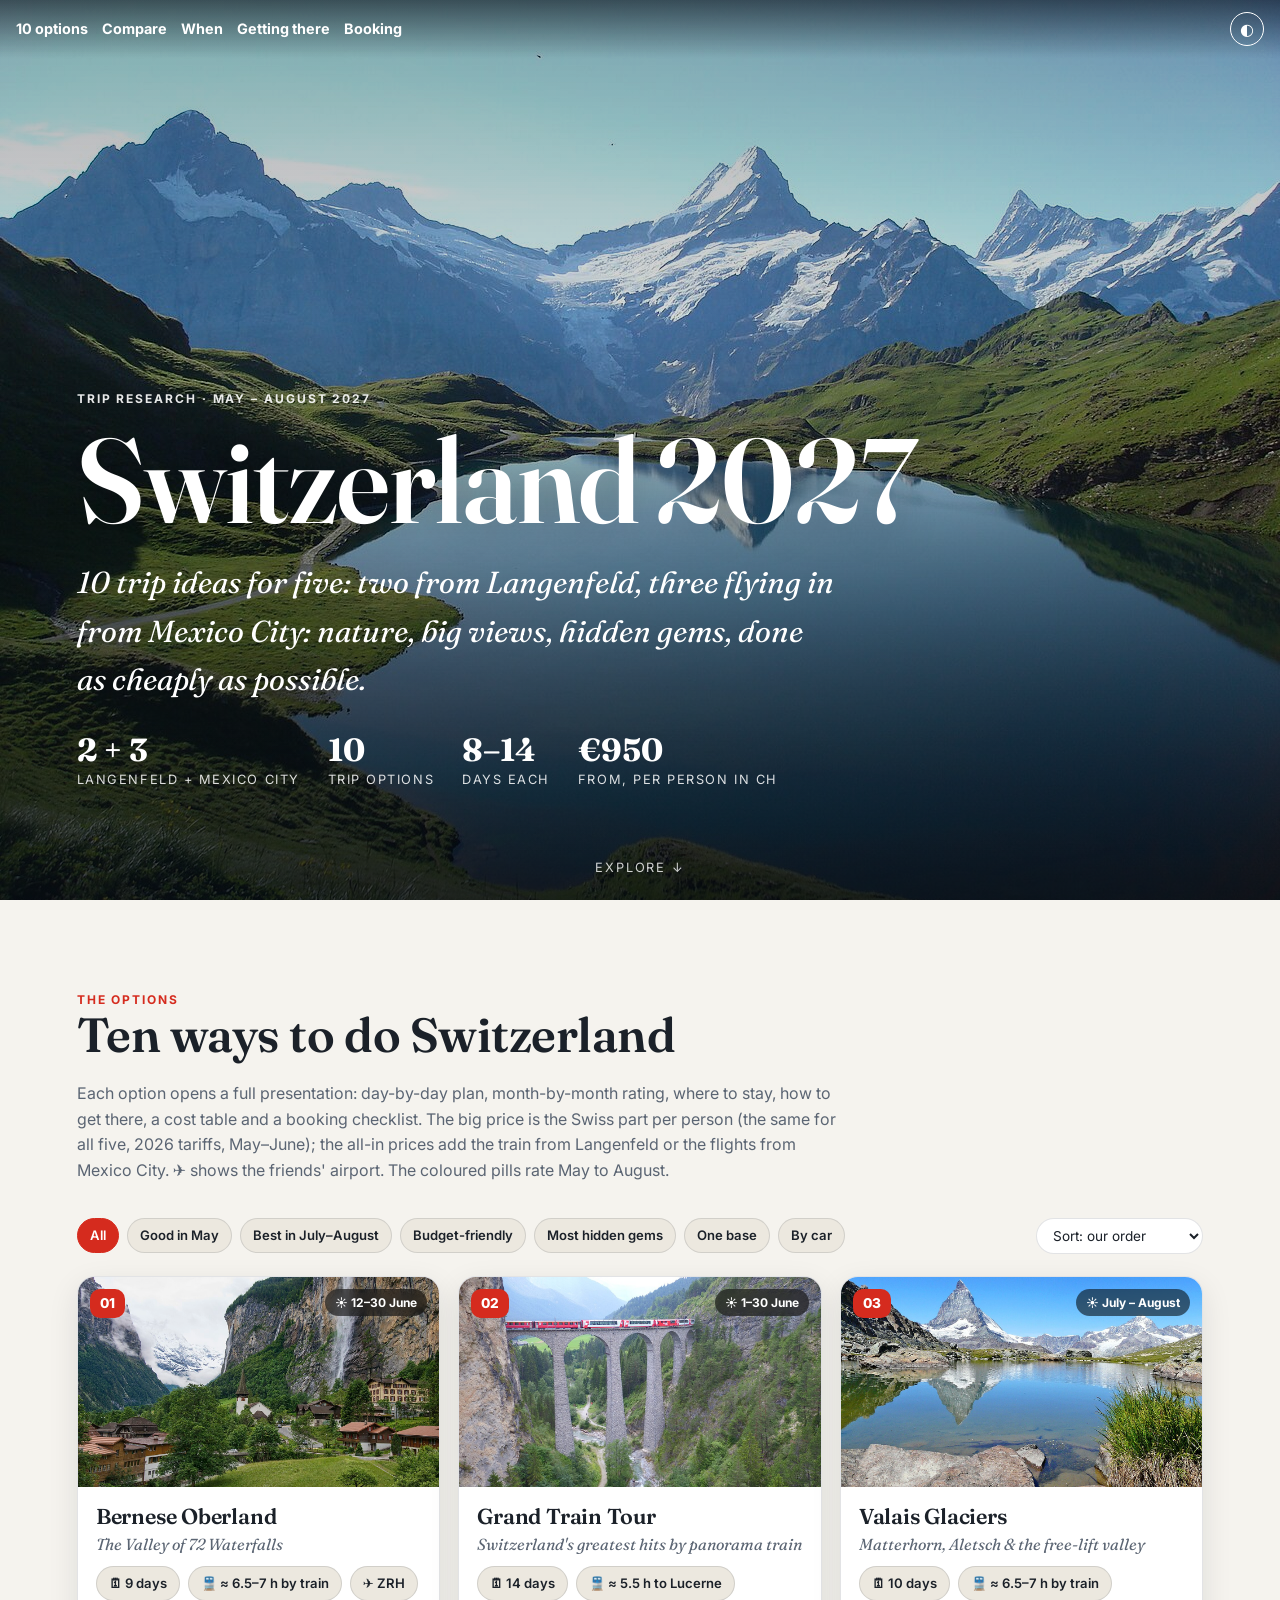
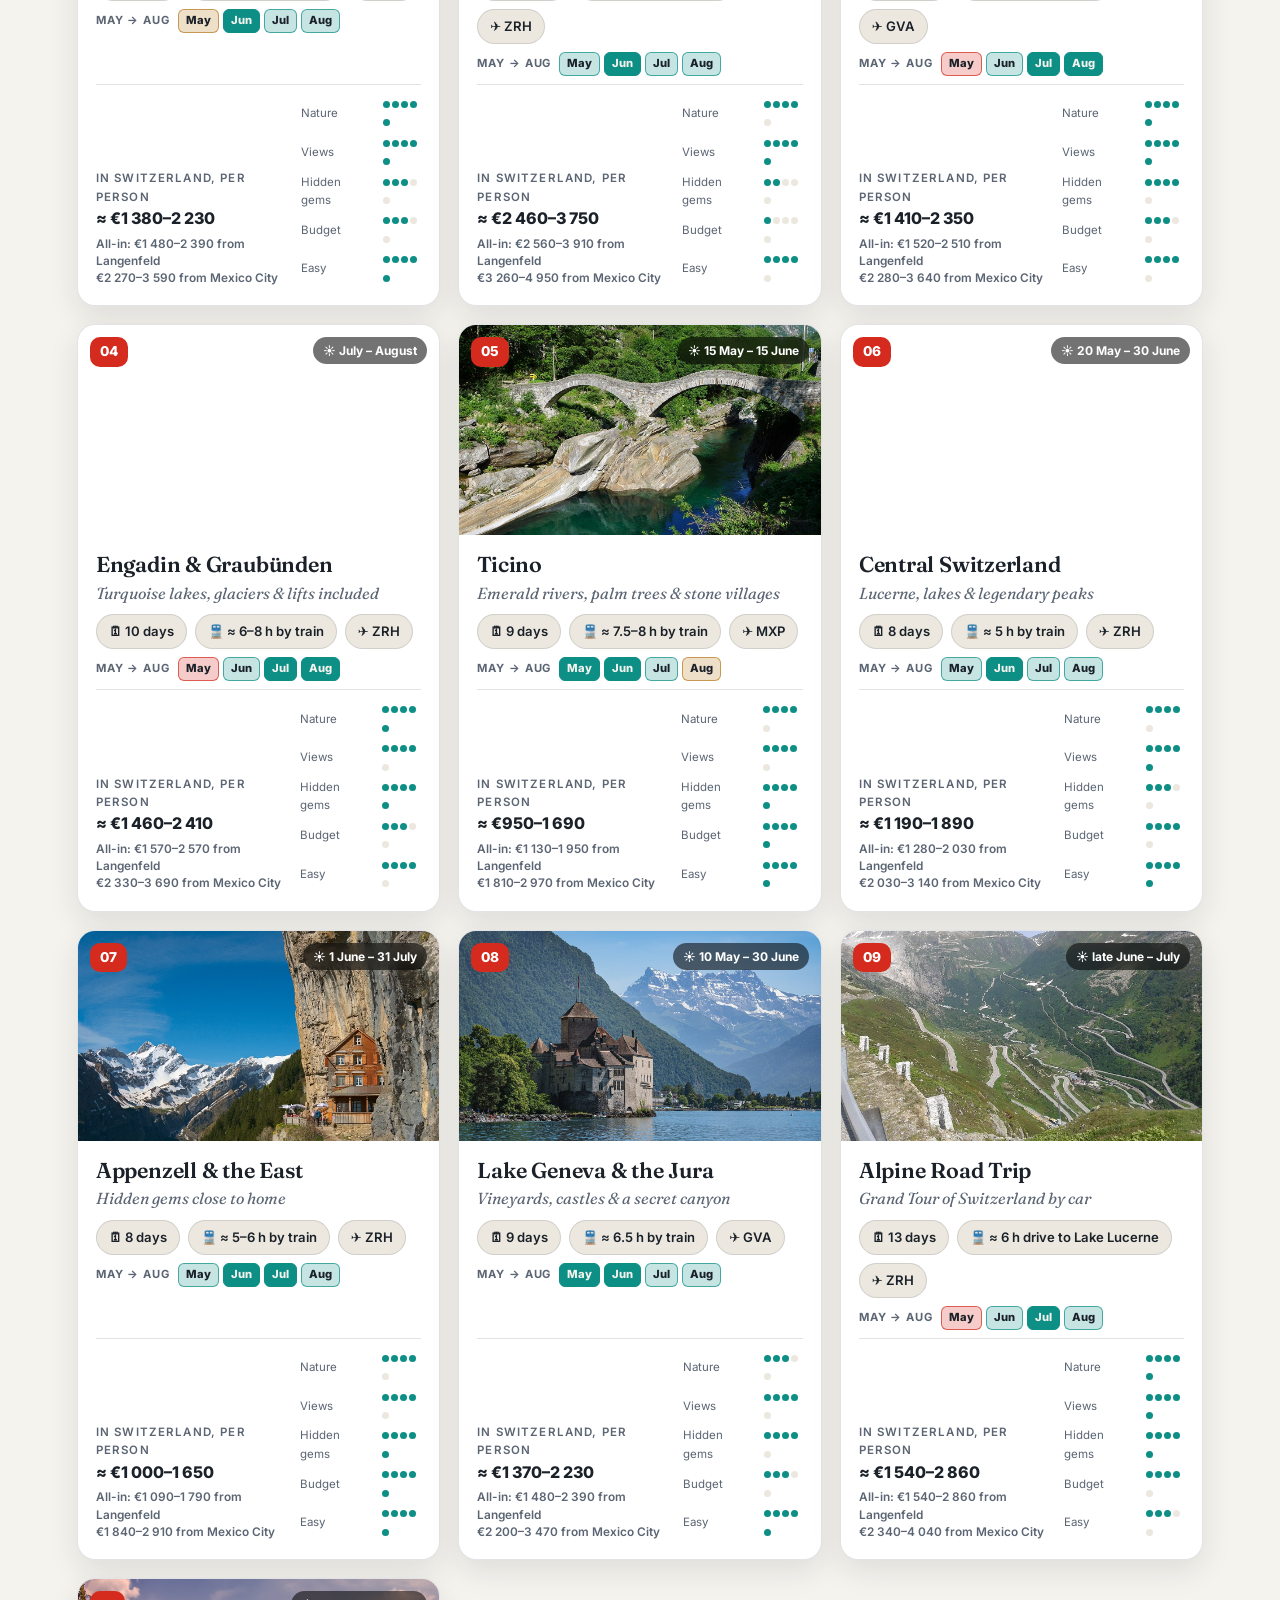
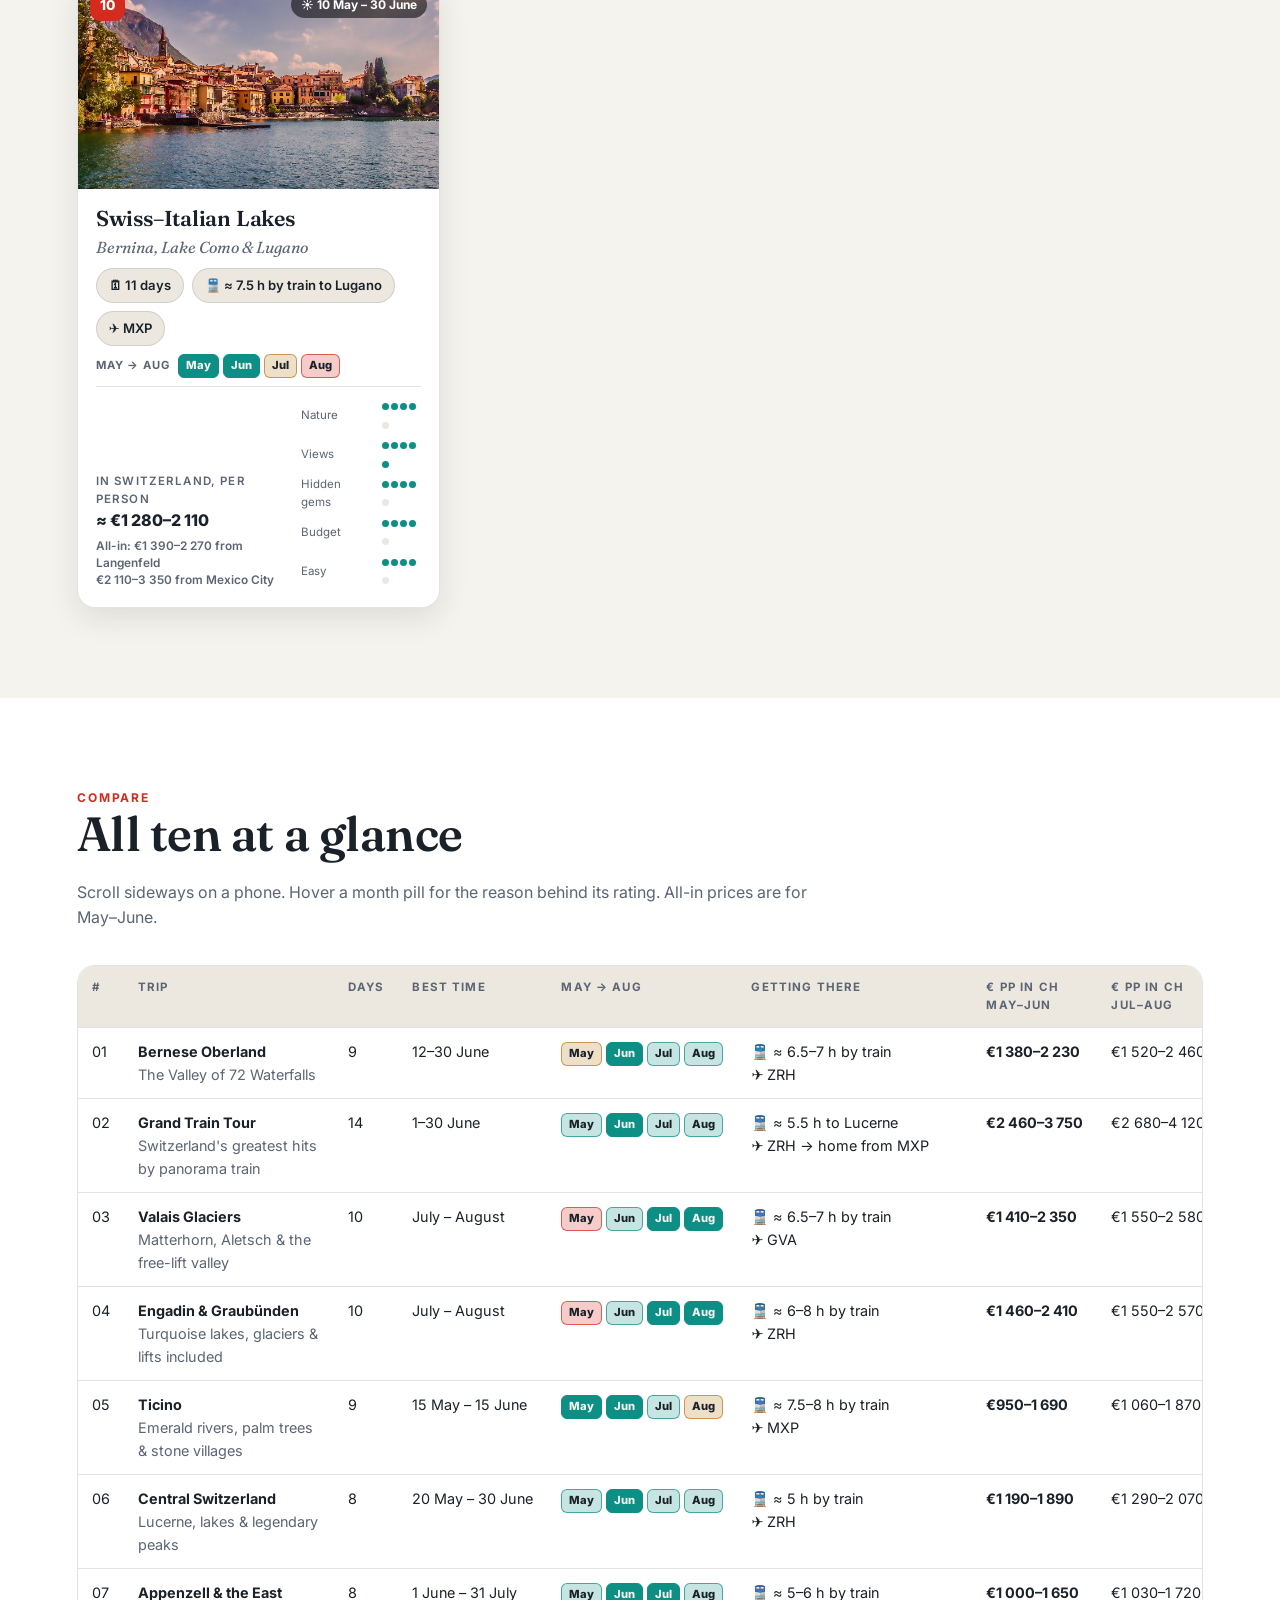
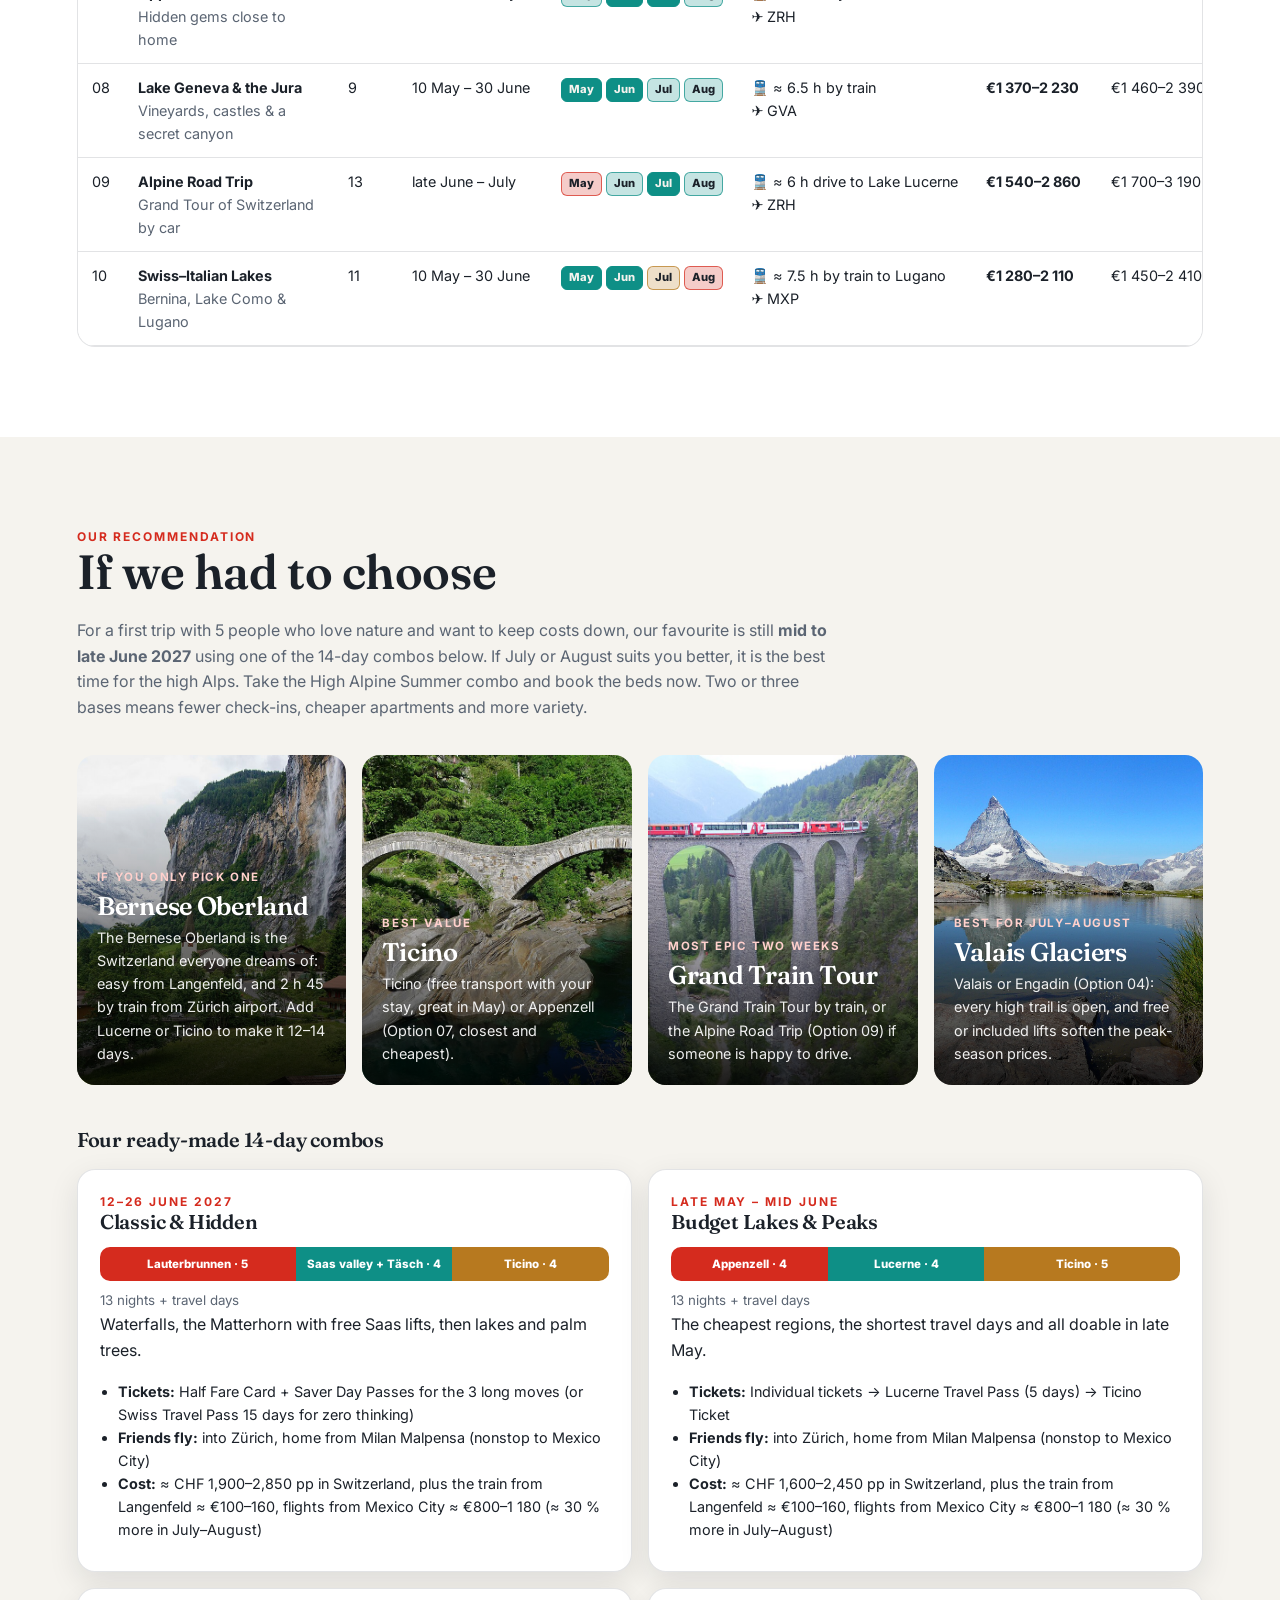
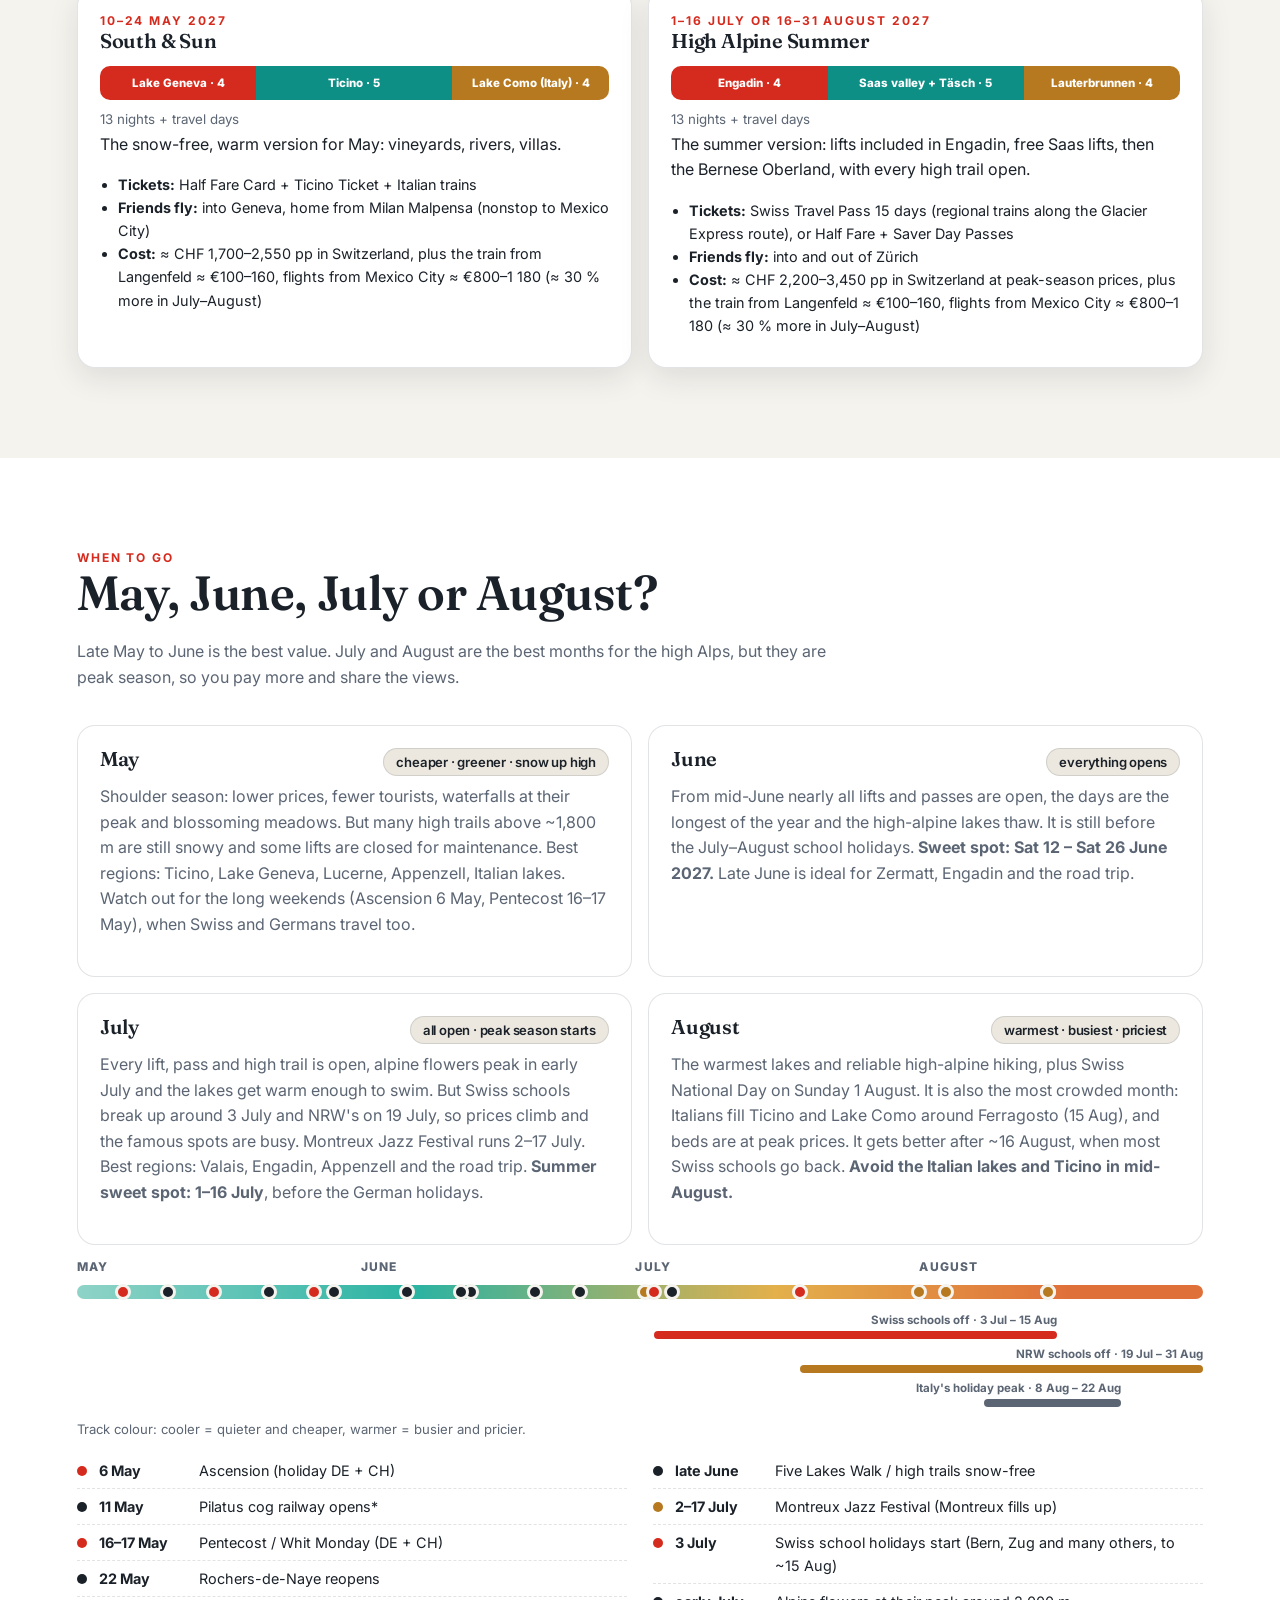
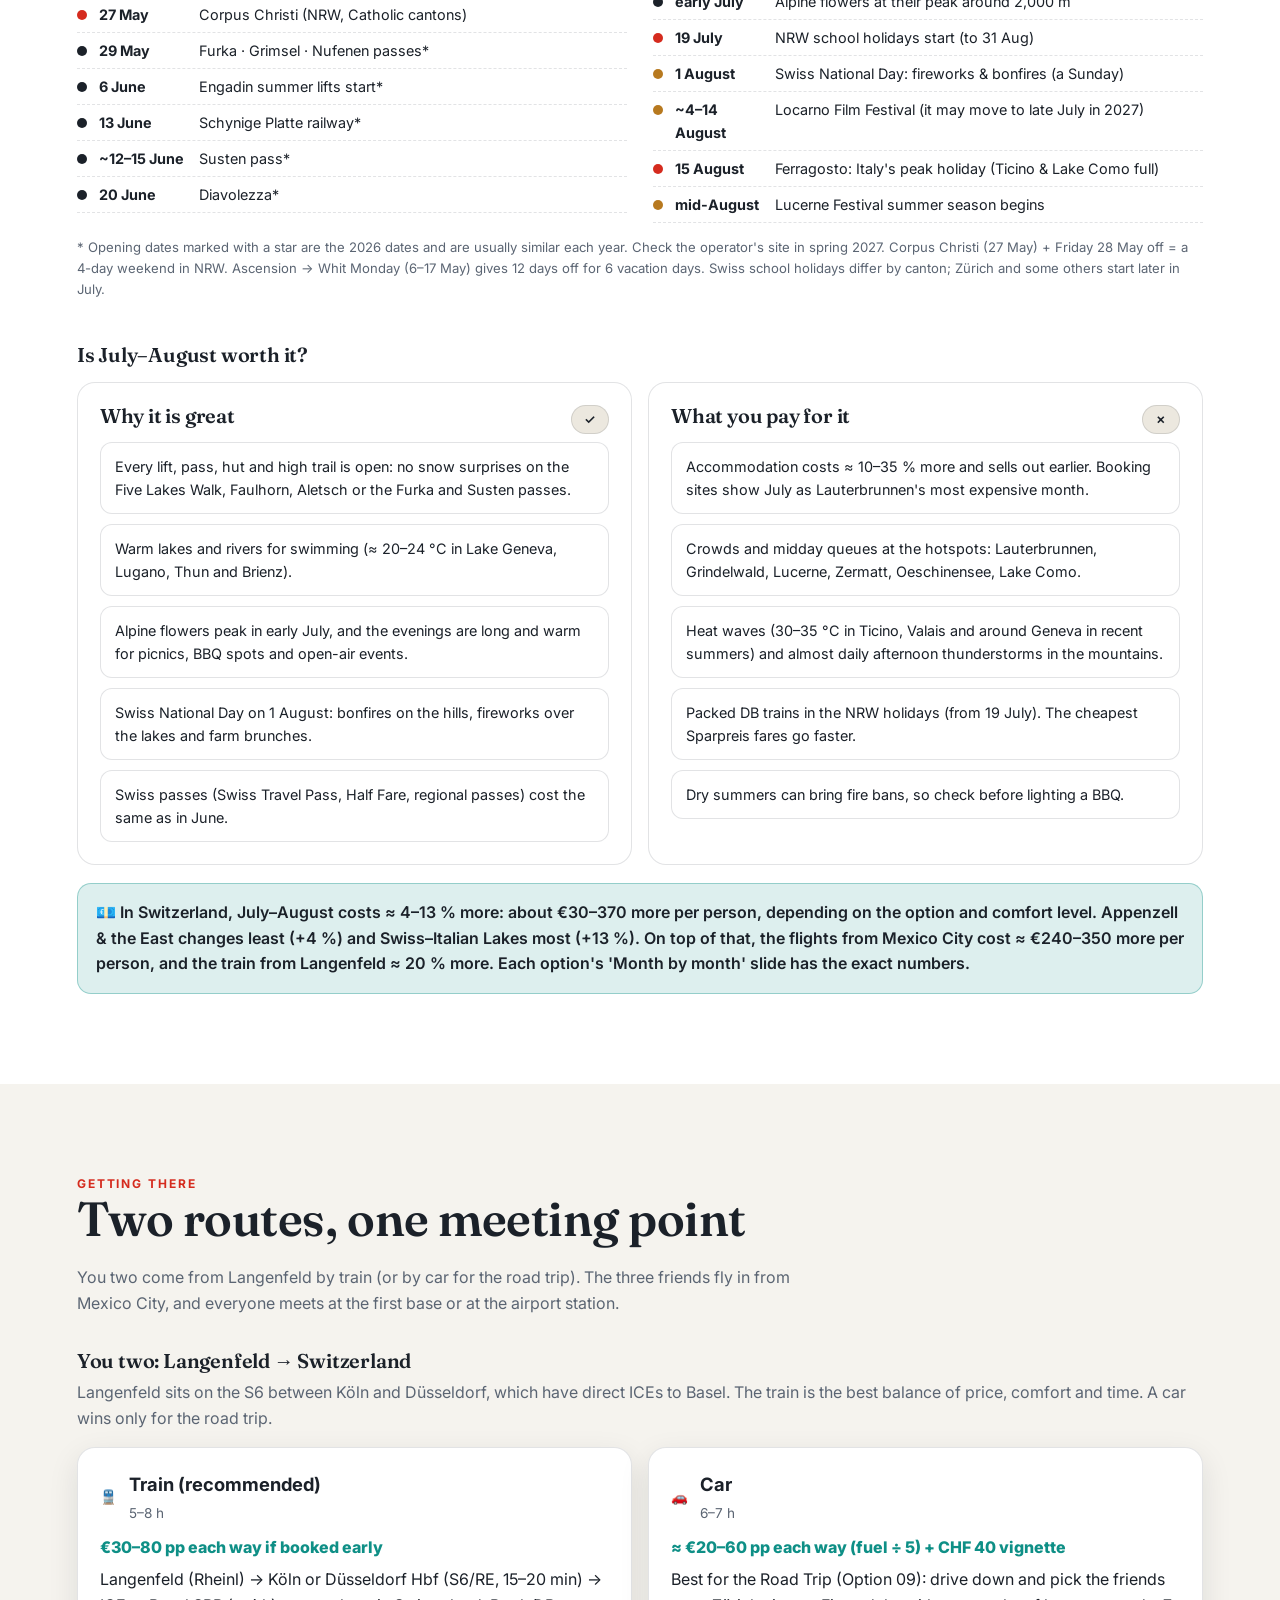
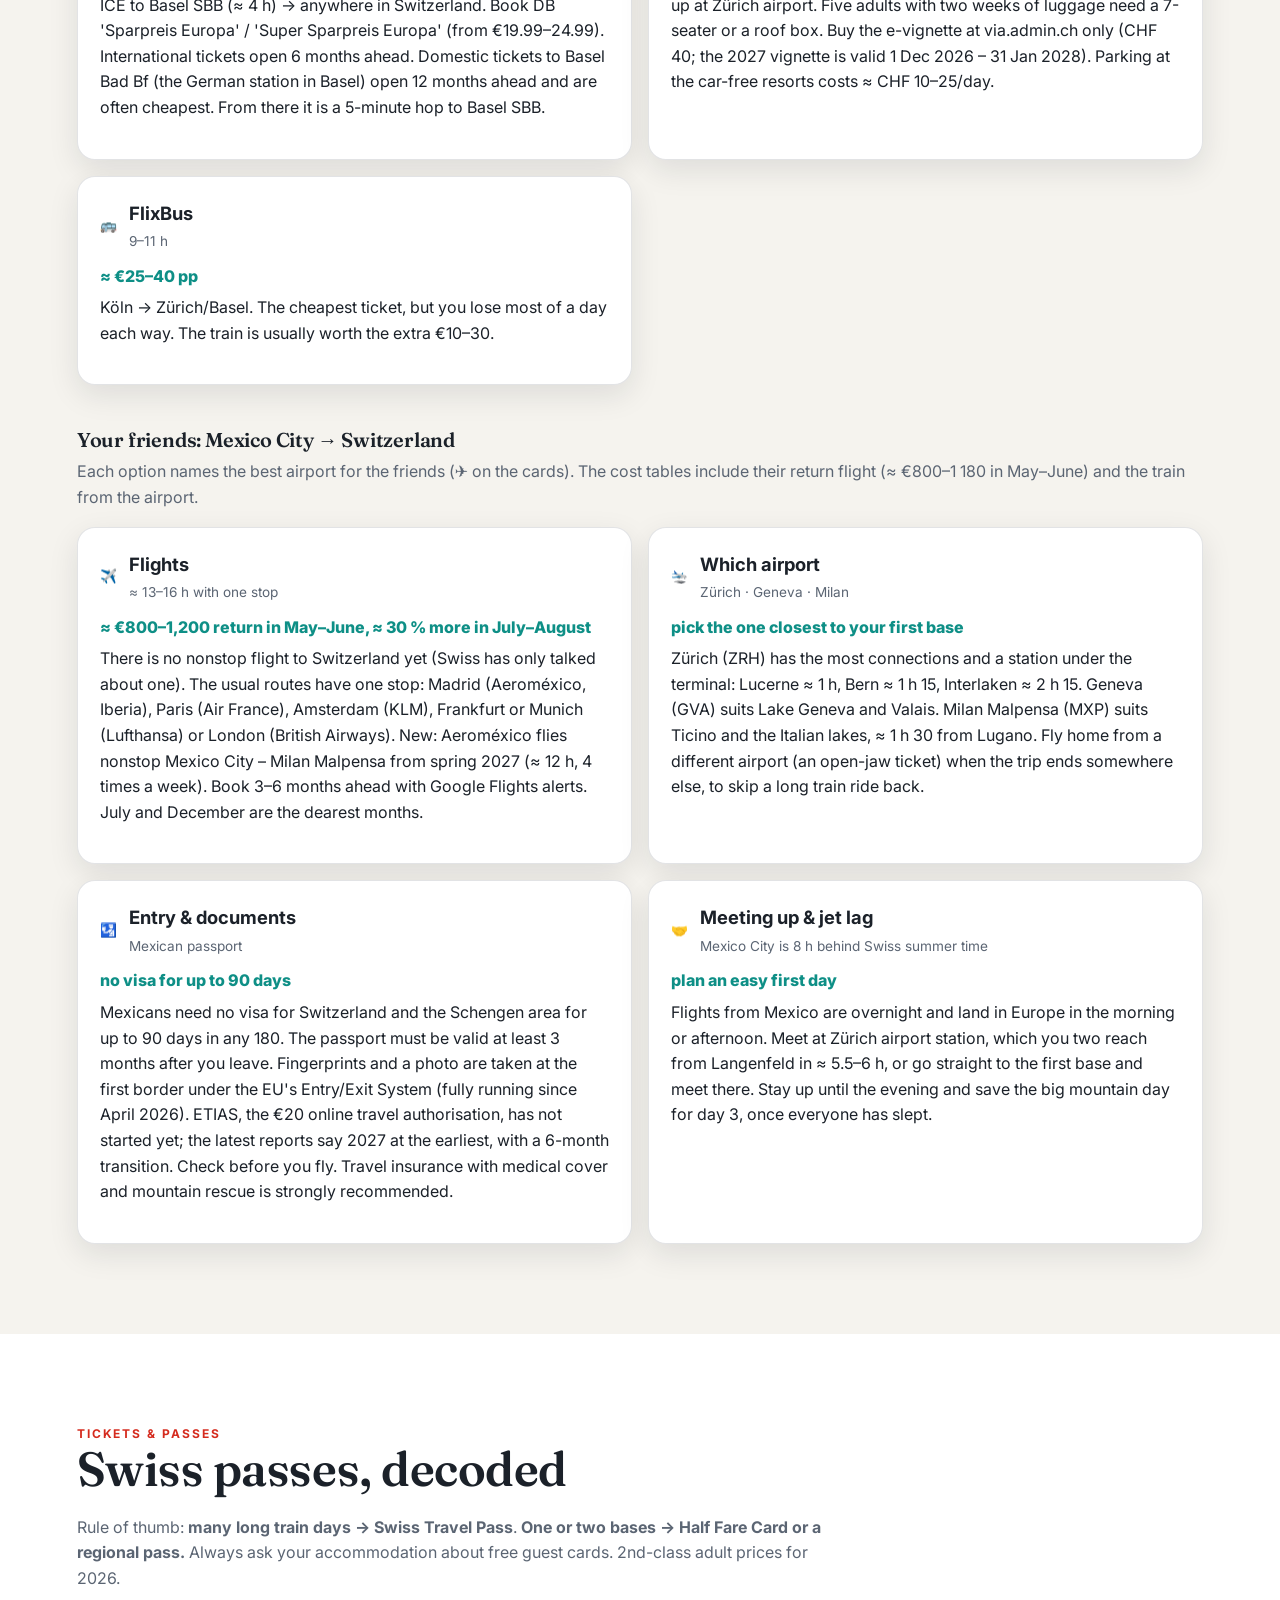
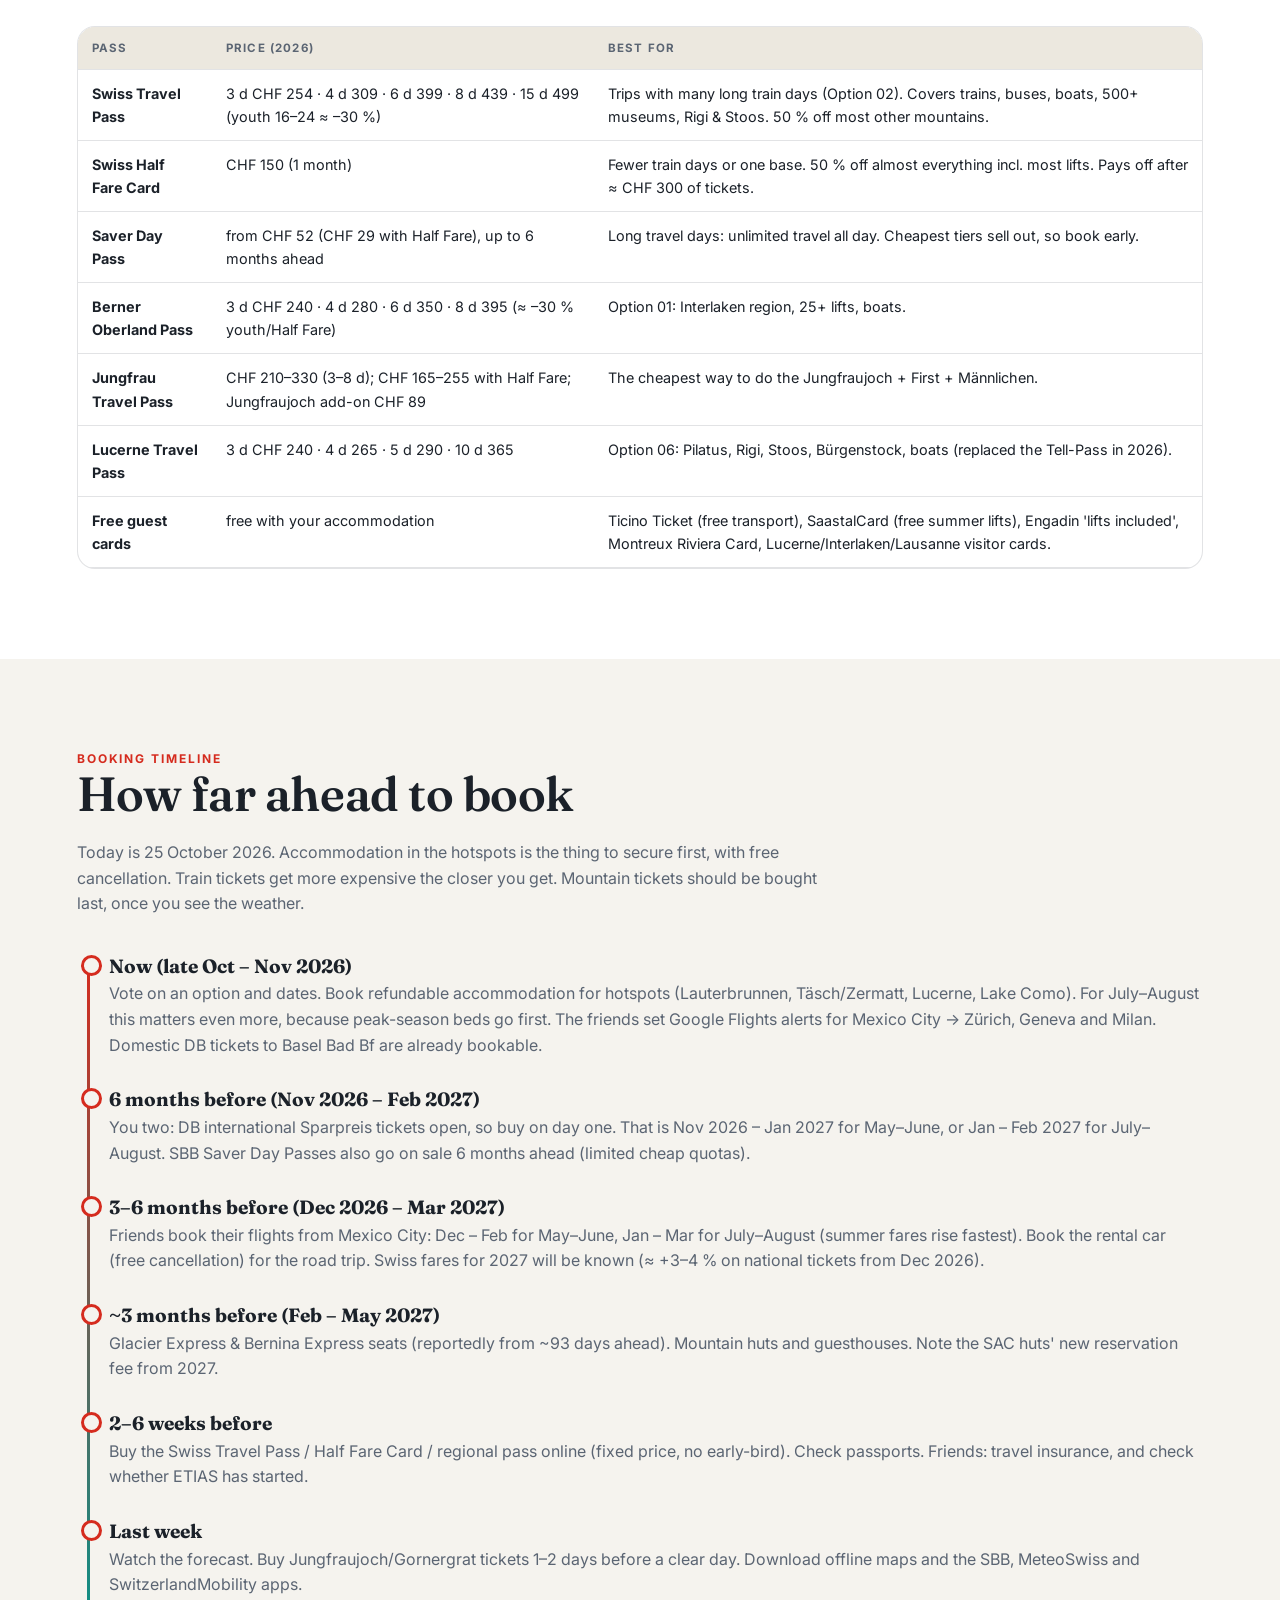
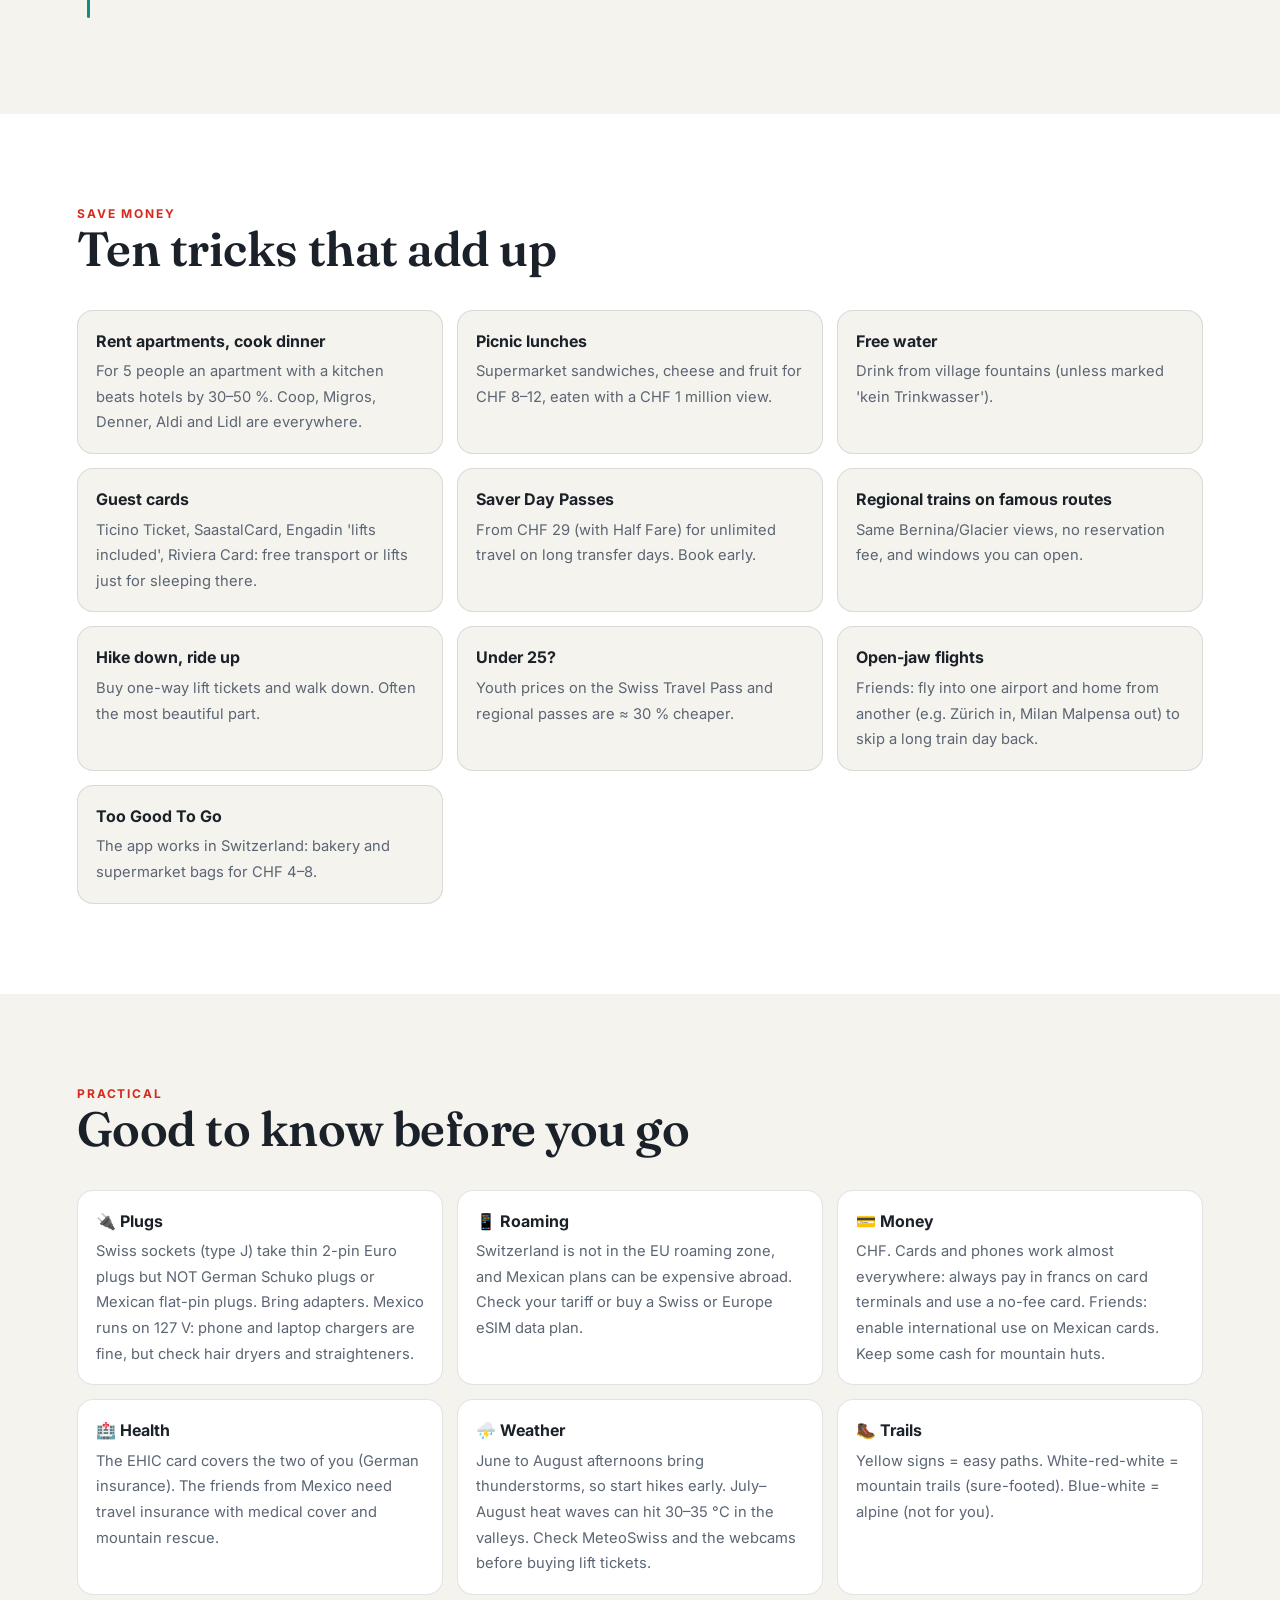
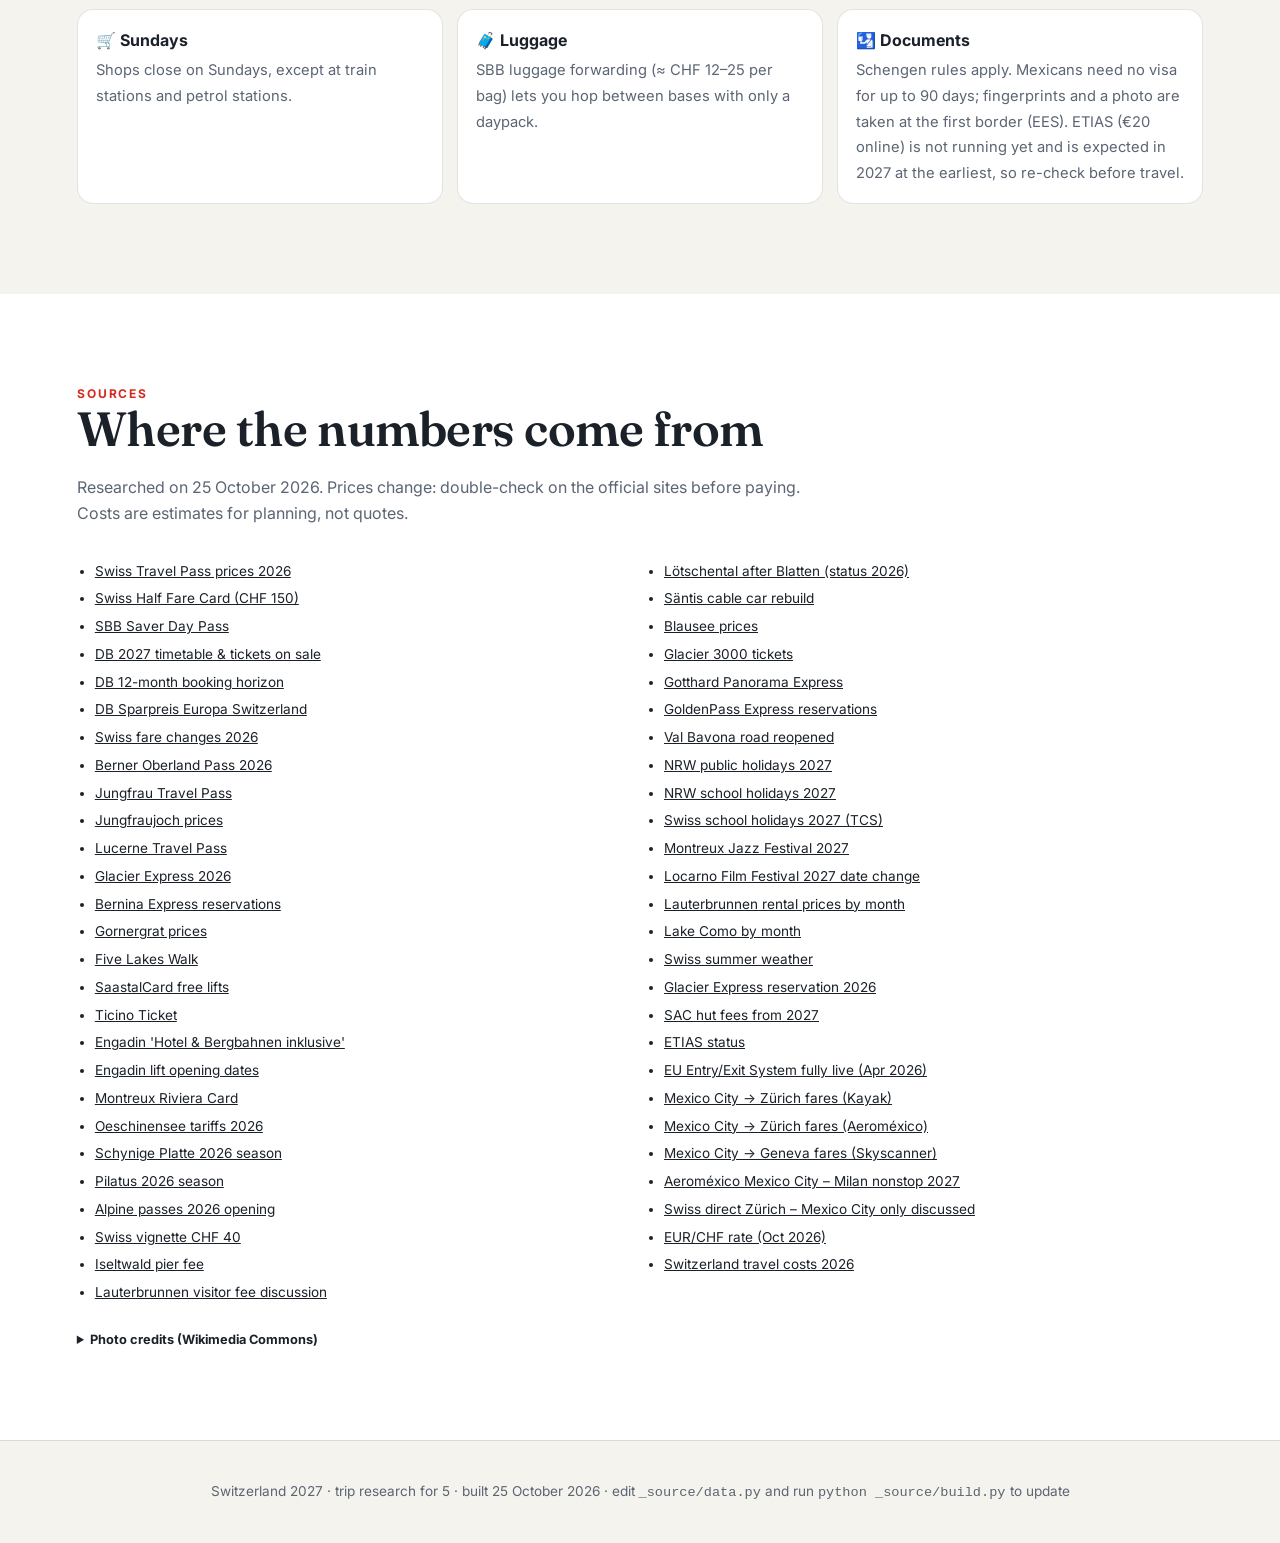
==== commit 98cc44b5: "update" ====
--- a/index.html
+++ b/index.html
@@ -4,7 +4,7 @@
 <meta charset="utf-8">
 <meta name="viewport" content="width=device-width, initial-scale=1">
 <title>Switzerland 2027 – 10 trip ideas</title>
-<meta name="description" content="Ten researched Switzerland itineraries for five friends from Langenfeld, May–August 2027, with costs per month, transport, passes and a booking timeline.">
+<meta name="description" content="Ten researched Switzerland itineraries for five friends, two from Langenfeld and three flying in from Mexico City, May–August 2027, with costs per month, transport, flights, passes and a booking timeline.">
 <link rel="preconnect" href="https://fonts.googleapis.com"><link rel="preconnect" href="https://fonts.gstatic.com" crossorigin><link href="https://fonts.googleapis.com/css2?family=Fraunces:ital,opsz,wght@0,9..144,500..700;1,9..144,400..600&family=Inter:wght@400;600;700;800&display=swap" rel="stylesheet">
 <link rel="stylesheet" href="assets/style.css">
 <script>document.documentElement.classList.add("js-anim");setTimeout(function(){if(!window.__ch27)document.documentElement.classList.remove("js-anim");},2500);</script>
@@ -18,17 +18,17 @@
   <div class="on-photo">
     <div class="eyebrow reveal" style="--i:0">Trip research · May – August 2027</div>
     <h1 class="reveal" style="--i:1">Switzerland 2027</h1>
-    <p class="lead reveal" style="--i:2">10 trip ideas for five friends, starting in Langenfeld: nature, big views, hidden gems, done as cheaply as possible.</p>
+    <p class="lead reveal" style="--i:2">10 trip ideas for five: two from Langenfeld, three flying in from Mexico City: nature, big views, hidden gems, done as cheaply as possible.</p>
     <div class="stats reveal" style="--i:3">
-      <div><b>5</b><span>travellers</span></div><div><b>10</b><span>trip options</span></div>
-      <div><b>8–14</b><span>days each</span></div><div><b>€1 090</b><span>from, per person</span></div>
+      <div><b>2 + 3</b><span>Langenfeld + Mexico City</span></div><div><b>10</b><span>trip options</span></div>
+      <div><b>8–14</b><span>days each</span></div><div><b>€950</b><span>from, per person in CH</span></div>
     </div>
   </div>
   <a class="scroll-hint" href="#options">Explore ↓</a>
 </section>
 <section class="section" id="options"><div class="wrap">
   <div class="section-head"><div class="eyebrow">The options</div><h2>Ten ways to do Switzerland</h2>
-  <p class="muted">Each option opens a full presentation: day-by-day plan, month-by-month rating, where to stay, how to get there, a cost table and a booking checklist. Prices are researched 2026 tariffs per person for May–June, for a group of 5 sharing. The coloured pills rate May to August.</p></div>
+  <p class="muted">Each option opens a full presentation: day-by-day plan, month-by-month rating, where to stay, how to get there, a cost table and a booking checklist. The big price is the Swiss part per person (the same for all five, 2026 tariffs, May–June); the all-in prices add the train from Langenfeld or the flights from Mexico City. ✈️ shows the friends' airport. The coloured pills rate May to August.</p></div>
   <div class="controls" role="group" aria-label="Filter options">
     <button class="chip" data-filter="all" aria-pressed="true">All</button>
     <button class="chip" data-filter="may" aria-pressed="false">Good in May</button>
@@ -39,90 +39,90 @@
     <button class="chip" data-filter="car" aria-pressed="false">By car</button>
     <select id="sort" aria-label="Sort"><option value="rank">Sort: our order</option><option value="price">Sort: cheapest first</option><option value="days">Sort: shortest first</option></select>
   </div>
-  <div class="cards"><a class="card reveal" style="--i:0" href="options/01-bernese-oberland.html" data-tags="onebase" data-rank="0" data-price="1480" data-days="9">
+  <div class="cards"><a class="card reveal" style="--i:0" href="options/01-bernese-oberland.html" data-tags="onebase" data-rank="0" data-price="1380" data-days="9">
   <div class="img"><img src="assets/img/be-lauterbrunnen.jpg" alt="Bernese Oberland" loading="lazy" decoding="async"><span class="num">01</span><span class="when">☀️ 12–30 June</span></div>
   <div class="body"><h3>Bernese Oberland</h3><div class="subt">The Valley of 72 Waterfalls</div>
-    <div class="chips"><span class="chip">🗓 9 days</span><span class="chip">🚆 ≈ 6.5–7 h by train</span></div>
+    <div class="chips"><span class="chip">🗓 9 days</span><span class="chip">🚆 ≈ 6.5–7 h by train</span><span class="chip">✈️ ZRH</span></div>
     <div class="mrow"><small>May → Aug</small><span class="mstrip" role="img" aria-label="May ok, June great, July good, August good"><span class="r1" title="May: OK. Waterfalls at their biggest and cheap, but snow above 1,800 m and some lifts shut.">May</span><span class="r3" title="June: Great. Lifts open from mid-June, still before the school holidays. The sweet spot.">Jun</span><span class="r2" title="July: Good. Every trail open and flowers at their best, but the busiest and priciest month.">Jul</span><span class="r2" title="August: Good. Warm and fully open. Crowds ease a little after mid-August.">Aug</span></span></div>
-    <div class="meta"><div class="price"><small>per person</small>≈ €1 480–2 390</div><div class="pips"><span>Nature</span><span><i class=f></i><i class=f></i><i class=f></i><i class=f></i><i class=f></i></span><span>Views</span><span><i class=f></i><i class=f></i><i class=f></i><i class=f></i><i class=f></i></span><span>Hidden gems</span><span><i class=f></i><i class=f></i><i class=f></i><i></i><i></i></span><span>Budget</span><span><i class=f></i><i class=f></i><i class=f></i><i></i><i></i></span><span>Easy</span><span><i class=f></i><i class=f></i><i class=f></i><i class=f></i><i class=f></i></span></div></div>
+    <div class="meta"><div class="price"><small>in Switzerland, per person</small>≈ €1 380–2 230<span class="all-in">All-in: €1 480–2 390 from Langenfeld<br>€2 270–3 590 from Mexico City</span></div><div class="pips"><span>Nature</span><span><i class=f></i><i class=f></i><i class=f></i><i class=f></i><i class=f></i></span><span>Views</span><span><i class=f></i><i class=f></i><i class=f></i><i class=f></i><i class=f></i></span><span>Hidden gems</span><span><i class=f></i><i class=f></i><i class=f></i><i></i><i></i></span><span>Budget</span><span><i class=f></i><i class=f></i><i class=f></i><i></i><i></i></span><span>Easy</span><span><i class=f></i><i class=f></i><i class=f></i><i class=f></i><i class=f></i></span></div></div>
   </div>
-</a><a class="card reveal" style="--i:1" href="options/02-grand-train-tour.html" data-tags="may" data-rank="1" data-price="2560" data-days="14">
+</a><a class="card reveal" style="--i:1" href="options/02-grand-train-tour.html" data-tags="may" data-rank="1" data-price="2460" data-days="14">
   <div class="img"><img src="assets/img/gt-landwasser.jpg" alt="Grand Train Tour" loading="lazy" decoding="async"><span class="num">02</span><span class="when">☀️ 1–30 June</span></div>
   <div class="body"><h3>Grand Train Tour</h3><div class="subt">Switzerland&#x27;s greatest hits by panorama train</div>
-    <div class="chips"><span class="chip">🗓 14 days</span><span class="chip">🚆 ≈ 5.5 h to Lucerne</span></div>
+    <div class="chips"><span class="chip">🗓 14 days</span><span class="chip">🚆 ≈ 5.5 h to Lucerne</span><span class="chip">✈️ ZRH</span></div>
     <div class="mrow"><small>May → Aug</small><span class="mstrip" role="img" aria-label="May good, June great, July good, August good"><span class="r2" title="May: Good. Trains run and seats are easier to get; some high lifts are still closed.">May</span><span class="r3" title="June: Great. Everything open, before the holidays. The best balance.">Jun</span><span class="r2" title="July: Good. All open, but Glacier Express seats go fast and Lucerne and Zermatt are packed.">Jul</span><span class="r2" title="August: Good. Peak crowds and prices at every stop, and 30 °C+ in Lugano.">Aug</span></span></div>
-    <div class="meta"><div class="price"><small>per person</small>≈ €2 560–3 910</div><div class="pips"><span>Nature</span><span><i class=f></i><i class=f></i><i class=f></i><i class=f></i><i></i></span><span>Views</span><span><i class=f></i><i class=f></i><i class=f></i><i class=f></i><i class=f></i></span><span>Hidden gems</span><span><i class=f></i><i class=f></i><i></i><i></i><i></i></span><span>Budget</span><span><i class=f></i><i></i><i></i><i></i><i></i></span><span>Easy</span><span><i class=f></i><i class=f></i><i class=f></i><i class=f></i><i></i></span></div></div>
+    <div class="meta"><div class="price"><small>in Switzerland, per person</small>≈ €2 460–3 750<span class="all-in">All-in: €2 560–3 910 from Langenfeld<br>€3 260–4 950 from Mexico City</span></div><div class="pips"><span>Nature</span><span><i class=f></i><i class=f></i><i class=f></i><i class=f></i><i></i></span><span>Views</span><span><i class=f></i><i class=f></i><i class=f></i><i class=f></i><i class=f></i></span><span>Hidden gems</span><span><i class=f></i><i class=f></i><i></i><i></i><i></i></span><span>Budget</span><span><i class=f></i><i></i><i></i><i></i><i></i></span><span>Easy</span><span><i class=f></i><i class=f></i><i class=f></i><i class=f></i><i></i></span></div></div>
   </div>
-</a><a class="card reveal" style="--i:2" href="options/03-valais-matterhorn.html" data-tags="summer" data-rank="2" data-price="1520" data-days="10">
+</a><a class="card reveal" style="--i:2" href="options/03-valais-matterhorn.html" data-tags="summer" data-rank="2" data-price="1410" data-days="10">
   <div class="img"><img src="assets/img/va-riffelsee.jpg" alt="Valais Glaciers" loading="lazy" decoding="async"><span class="num">03</span><span class="when">☀️ July – August</span></div>
   <div class="body"><h3>Valais Glaciers</h3><div class="subt">Matterhorn, Aletsch &amp; the free-lift valley</div>
-    <div class="chips"><span class="chip">🗓 10 days</span><span class="chip">🚆 ≈ 6.5–7 h by train</span></div>
+    <div class="chips"><span class="chip">🗓 10 days</span><span class="chip">🚆 ≈ 6.5–7 h by train</span><span class="chip">✈️ GVA</span></div>
     <div class="mrow"><small>May → Aug</small><span class="mstrip" role="img" aria-label="May not ideal, June good, July great, August great"><span class="r0" title="May: Not ideal. Too early: the Five Lakes and Aletsch trails are under snow.">May</span><span class="r2" title="June: Good. Good from late June, but some high trails are still opening.">Jun</span><span class="r3" title="July: Great. Prime time: snow-free high trails, wildflowers and all the free Saas lifts.">Jul</span><span class="r3" title="August: Great. Still prime. Zermatt is busy, so the Saas valley base pays off.">Aug</span></span></div>
-    <div class="meta"><div class="price"><small>per person</small>≈ €1 520–2 510</div><div class="pips"><span>Nature</span><span><i class=f></i><i class=f></i><i class=f></i><i class=f></i><i class=f></i></span><span>Views</span><span><i class=f></i><i class=f></i><i class=f></i><i class=f></i><i class=f></i></span><span>Hidden gems</span><span><i class=f></i><i class=f></i><i class=f></i><i class=f></i><i></i></span><span>Budget</span><span><i class=f></i><i class=f></i><i class=f></i><i></i><i></i></span><span>Easy</span><span><i class=f></i><i class=f></i><i class=f></i><i class=f></i><i></i></span></div></div>
+    <div class="meta"><div class="price"><small>in Switzerland, per person</small>≈ €1 410–2 350<span class="all-in">All-in: €1 520–2 510 from Langenfeld<br>€2 280–3 640 from Mexico City</span></div><div class="pips"><span>Nature</span><span><i class=f></i><i class=f></i><i class=f></i><i class=f></i><i class=f></i></span><span>Views</span><span><i class=f></i><i class=f></i><i class=f></i><i class=f></i><i class=f></i></span><span>Hidden gems</span><span><i class=f></i><i class=f></i><i class=f></i><i class=f></i><i></i></span><span>Budget</span><span><i class=f></i><i class=f></i><i class=f></i><i></i><i></i></span><span>Easy</span><span><i class=f></i><i class=f></i><i class=f></i><i class=f></i><i></i></span></div></div>
   </div>
-</a><a class="card reveal" style="--i:0" href="options/04-engadin-graubuenden.html" data-tags="gems summer" data-rank="3" data-price="1570" data-days="10">
+</a><a class="card reveal" style="--i:0" href="options/04-engadin-graubuenden.html" data-tags="gems summer" data-rank="3" data-price="1460" data-days="10">
   <div class="img"><img src="assets/img/en-sils.jpg" alt="Engadin &amp; Graubünden" loading="lazy" decoding="async"><span class="num">04</span><span class="when">☀️ July – August</span></div>
   <div class="body"><h3>Engadin &amp; Graubünden</h3><div class="subt">Turquoise lakes, glaciers &amp; lifts included</div>
-    <div class="chips"><span class="chip">🗓 10 days</span><span class="chip">🚆 ≈ 6–8 h by train</span></div>
+    <div class="chips"><span class="chip">🗓 10 days</span><span class="chip">🚆 ≈ 6–8 h by train</span><span class="chip">✈️ ZRH</span></div>
     <div class="mrow"><small>May → Aug</small><span class="mstrip" role="img" aria-label="May not ideal, June good, July great, August great"><span class="r0" title="May: Not ideal. Off season: the summer lifts are closed and some hotels shut until June.">May</span><span class="r2" title="June: Good. Lifts start between ~6 and 27 June. Late June is lovely and quiet.">Jun</span><span class="r3" title="July: Great. Best month: every lift, warm lakes, flowers, and fewer crowds than the Bernese Oberland.">Jul</span><span class="r3" title="August: Great. Warm and fully open. Busier with Italian visitors around mid-August.">Aug</span></span></div>
-    <div class="meta"><div class="price"><small>per person</small>≈ €1 570–2 570</div><div class="pips"><span>Nature</span><span><i class=f></i><i class=f></i><i class=f></i><i class=f></i><i class=f></i></span><span>Views</span><span><i class=f></i><i class=f></i><i class=f></i><i class=f></i><i></i></span><span>Hidden gems</span><span><i class=f></i><i class=f></i><i class=f></i><i class=f></i><i class=f></i></span><span>Budget</span><span><i class=f></i><i class=f></i><i class=f></i><i></i><i></i></span><span>Easy</span><span><i class=f></i><i class=f></i><i class=f></i><i class=f></i><i></i></span></div></div>
+    <div class="meta"><div class="price"><small>in Switzerland, per person</small>≈ €1 460–2 410<span class="all-in">All-in: €1 570–2 570 from Langenfeld<br>€2 330–3 690 from Mexico City</span></div><div class="pips"><span>Nature</span><span><i class=f></i><i class=f></i><i class=f></i><i class=f></i><i class=f></i></span><span>Views</span><span><i class=f></i><i class=f></i><i class=f></i><i class=f></i><i></i></span><span>Hidden gems</span><span><i class=f></i><i class=f></i><i class=f></i><i class=f></i><i class=f></i></span><span>Budget</span><span><i class=f></i><i class=f></i><i class=f></i><i></i><i></i></span><span>Easy</span><span><i class=f></i><i class=f></i><i class=f></i><i class=f></i><i></i></span></div></div>
   </div>
-</a><a class="card reveal" style="--i:1" href="options/05-ticino.html" data-tags="budget gems may" data-rank="4" data-price="1130" data-days="9">
+</a><a class="card reveal" style="--i:1" href="options/05-ticino.html" data-tags="budget gems may" data-rank="4" data-price="950" data-days="9">
   <div class="img"><img src="assets/img/ti-verzasca.jpg" alt="Ticino" loading="lazy" decoding="async"><span class="num">05</span><span class="when">☀️ 15 May – 15 June</span></div>
   <div class="body"><h3>Ticino</h3><div class="subt">Emerald rivers, palm trees &amp; stone villages</div>
-    <div class="chips"><span class="chip">🗓 9 days</span><span class="chip">🚆 ≈ 7.5–8 h by train</span></div>
+    <div class="chips"><span class="chip">🗓 9 days</span><span class="chip">🚆 ≈ 7.5–8 h by train</span><span class="chip">✈️ MXP</span></div>
     <div class="mrow"><small>May → Aug</small><span class="mstrip" role="img" aria-label="May great, June great, July good, August ok"><span class="r3" title="May: Great. Warm (20–25 °C), green and quiet. The best region for May.">May</span><span class="r3" title="June: Great. Warm, long evenings, and the lakes become swimmable.">Jun</span><span class="r2" title="July: Good. Swimming season, but hot (30 °C+), humid and busier.">Jul</span><span class="r1" title="August: OK. The hottest month. Ferragosto (15 Aug) brings Italian crowds, and Locarno hotels spike during the film festival.">Aug</span></span></div>
-    <div class="meta"><div class="price"><small>per person</small>≈ €1 130–1 950</div><div class="pips"><span>Nature</span><span><i class=f></i><i class=f></i><i class=f></i><i class=f></i><i></i></span><span>Views</span><span><i class=f></i><i class=f></i><i class=f></i><i class=f></i><i></i></span><span>Hidden gems</span><span><i class=f></i><i class=f></i><i class=f></i><i class=f></i><i class=f></i></span><span>Budget</span><span><i class=f></i><i class=f></i><i class=f></i><i class=f></i><i class=f></i></span><span>Easy</span><span><i class=f></i><i class=f></i><i class=f></i><i class=f></i><i class=f></i></span></div></div>
+    <div class="meta"><div class="price"><small>in Switzerland, per person</small>≈ €950–1 690<span class="all-in">All-in: €1 130–1 950 from Langenfeld<br>€1 810–2 970 from Mexico City</span></div><div class="pips"><span>Nature</span><span><i class=f></i><i class=f></i><i class=f></i><i class=f></i><i></i></span><span>Views</span><span><i class=f></i><i class=f></i><i class=f></i><i class=f></i><i></i></span><span>Hidden gems</span><span><i class=f></i><i class=f></i><i class=f></i><i class=f></i><i class=f></i></span><span>Budget</span><span><i class=f></i><i class=f></i><i class=f></i><i class=f></i><i class=f></i></span><span>Easy</span><span><i class=f></i><i class=f></i><i class=f></i><i class=f></i><i class=f></i></span></div></div>
   </div>
-</a><a class="card reveal" style="--i:2" href="options/06-lucerne-lakes.html" data-tags="budget may onebase" data-rank="5" data-price="1280" data-days="8">
+</a><a class="card reveal" style="--i:2" href="options/06-lucerne-lakes.html" data-tags="budget may onebase" data-rank="5" data-price="1190" data-days="8">
   <div class="img"><img src="assets/img/lu-stoos.jpg" alt="Central Switzerland" loading="lazy" decoding="async"><span class="num">06</span><span class="when">☀️ 20 May – 30 June</span></div>
   <div class="body"><h3>Central Switzerland</h3><div class="subt">Lucerne, lakes &amp; legendary peaks</div>
-    <div class="chips"><span class="chip">🗓 8 days</span><span class="chip">🚆 ≈ 5 h by train</span></div>
+    <div class="chips"><span class="chip">🗓 8 days</span><span class="chip">🚆 ≈ 5 h by train</span><span class="chip">✈️ ZRH</span></div>
     <div class="mrow"><small>May → Aug</small><span class="mstrip" role="img" aria-label="May good, June great, July good, August good"><span class="r2" title="May: Good. Pilatus from mid-May, but the Stoos ridge and high trails are still snowy.">May</span><span class="r3" title="June: Great. Everything open and the lake warming up. The sweet spot.">Jun</span><span class="r2" title="July: Good. Lake swimming and every lift, but the old town and the boats are packed.">Jul</span><span class="r2" title="August: Good. The same crowds, and the Lucerne Festival starts in mid-August.">Aug</span></span></div>
-    <div class="meta"><div class="price"><small>per person</small>≈ €1 280–2 030</div><div class="pips"><span>Nature</span><span><i class=f></i><i class=f></i><i class=f></i><i class=f></i><i></i></span><span>Views</span><span><i class=f></i><i class=f></i><i class=f></i><i class=f></i><i class=f></i></span><span>Hidden gems</span><span><i class=f></i><i class=f></i><i class=f></i><i></i><i></i></span><span>Budget</span><span><i class=f></i><i class=f></i><i class=f></i><i class=f></i><i></i></span><span>Easy</span><span><i class=f></i><i class=f></i><i class=f></i><i class=f></i><i class=f></i></span></div></div>
+    <div class="meta"><div class="price"><small>in Switzerland, per person</small>≈ €1 190–1 890<span class="all-in">All-in: €1 280–2 030 from Langenfeld<br>€2 030–3 140 from Mexico City</span></div><div class="pips"><span>Nature</span><span><i class=f></i><i class=f></i><i class=f></i><i class=f></i><i></i></span><span>Views</span><span><i class=f></i><i class=f></i><i class=f></i><i class=f></i><i class=f></i></span><span>Hidden gems</span><span><i class=f></i><i class=f></i><i class=f></i><i></i><i></i></span><span>Budget</span><span><i class=f></i><i class=f></i><i class=f></i><i class=f></i><i></i></span><span>Easy</span><span><i class=f></i><i class=f></i><i class=f></i><i class=f></i><i class=f></i></span></div></div>
   </div>
-</a><a class="card reveal" style="--i:0" href="options/07-appenzell-east.html" data-tags="budget gems may summer" data-rank="6" data-price="1090" data-days="8">
+</a><a class="card reveal" style="--i:0" href="options/07-appenzell-east.html" data-tags="budget gems may summer" data-rank="6" data-price="1000" data-days="8">
   <div class="img"><img src="assets/img/ap-aescher.jpg" alt="Appenzell &amp; the East" loading="lazy" decoding="async"><span class="num">07</span><span class="when">☀️ 1 June – 31 July</span></div>
   <div class="body"><h3>Appenzell &amp; the East</h3><div class="subt">Hidden gems close to home</div>
-    <div class="chips"><span class="chip">🗓 8 days</span><span class="chip">🚆 ≈ 5–6 h by train</span></div>
+    <div class="chips"><span class="chip">🗓 8 days</span><span class="chip">🚆 ≈ 5–6 h by train</span><span class="chip">✈️ ZRH</span></div>
     <div class="mrow"><small>May → Aug</small><span class="mstrip" role="img" aria-label="May good, June great, July great, August good"><span class="r2" title="May: Good. Green and cheap, but the Alpstein trails stay snowy until June.">May</span><span class="r3" title="June: Great. Meadows in flower and huts opening. The sweet spot.">Jun</span><span class="r3" title="July: Great. Alpstein lakes and mountain inns at their best, and prices barely change.">Jul</span><span class="r2" title="August: Good. Still lovely, but Ebenalp and Seealpsee are busy on sunny weekends.">Aug</span></span></div>
-    <div class="meta"><div class="price"><small>per person</small>≈ €1 090–1 790</div><div class="pips"><span>Nature</span><span><i class=f></i><i class=f></i><i class=f></i><i class=f></i><i></i></span><span>Views</span><span><i class=f></i><i class=f></i><i class=f></i><i class=f></i><i></i></span><span>Hidden gems</span><span><i class=f></i><i class=f></i><i class=f></i><i class=f></i><i class=f></i></span><span>Budget</span><span><i class=f></i><i class=f></i><i class=f></i><i class=f></i><i class=f></i></span><span>Easy</span><span><i class=f></i><i class=f></i><i class=f></i><i class=f></i><i class=f></i></span></div></div>
+    <div class="meta"><div class="price"><small>in Switzerland, per person</small>≈ €1 000–1 650<span class="all-in">All-in: €1 090–1 790 from Langenfeld<br>€1 840–2 910 from Mexico City</span></div><div class="pips"><span>Nature</span><span><i class=f></i><i class=f></i><i class=f></i><i class=f></i><i></i></span><span>Views</span><span><i class=f></i><i class=f></i><i class=f></i><i class=f></i><i></i></span><span>Hidden gems</span><span><i class=f></i><i class=f></i><i class=f></i><i class=f></i><i class=f></i></span><span>Budget</span><span><i class=f></i><i class=f></i><i class=f></i><i class=f></i><i class=f></i></span><span>Easy</span><span><i class=f></i><i class=f></i><i class=f></i><i class=f></i><i class=f></i></span></div></div>
   </div>
-</a><a class="card reveal" style="--i:1" href="options/08-lake-geneva-jura.html" data-tags="may" data-rank="7" data-price="1480" data-days="9">
+</a><a class="card reveal" style="--i:1" href="options/08-lake-geneva-jura.html" data-tags="may" data-rank="7" data-price="1370" data-days="9">
   <div class="img"><img src="assets/img/lg-chillon.jpg" alt="Lake Geneva &amp; the Jura" loading="lazy" decoding="async"><span class="num">08</span><span class="when">☀️ 10 May – 30 June</span></div>
   <div class="body"><h3>Lake Geneva &amp; the Jura</h3><div class="subt">Vineyards, castles &amp; a secret canyon</div>
-    <div class="chips"><span class="chip">🗓 9 days</span><span class="chip">🚆 ≈ 6.5 h by train</span></div>
+    <div class="chips"><span class="chip">🗓 9 days</span><span class="chip">🚆 ≈ 6.5 h by train</span><span class="chip">✈️ GVA</span></div>
     <div class="mrow"><small>May → Aug</small><span class="mstrip" role="img" aria-label="May great, June great, July good, August good"><span class="r3" title="May: Great. Narcissus fields, mild and quiet. Rochers-de-Naye reopens on 22 May.">May</span><span class="r3" title="June: Great. Warm, the vines are green, and the lake is swimmable by late June.">Jun</span><span class="r2" title="July: Good. Swimming weather. Avoid Montreux during the Jazz Festival (2–17 July 2027).">Jul</span><span class="r2" title="August: Good. Hot and lively. The Lavaux terraces and Jura lakes are great for a swim.">Aug</span></span></div>
-    <div class="meta"><div class="price"><small>per person</small>≈ €1 480–2 390</div><div class="pips"><span>Nature</span><span><i class=f></i><i class=f></i><i class=f></i><i></i><i></i></span><span>Views</span><span><i class=f></i><i class=f></i><i class=f></i><i class=f></i><i></i></span><span>Hidden gems</span><span><i class=f></i><i class=f></i><i class=f></i><i class=f></i><i></i></span><span>Budget</span><span><i class=f></i><i class=f></i><i class=f></i><i></i><i></i></span><span>Easy</span><span><i class=f></i><i class=f></i><i class=f></i><i class=f></i><i class=f></i></span></div></div>
+    <div class="meta"><div class="price"><small>in Switzerland, per person</small>≈ €1 370–2 230<span class="all-in">All-in: €1 480–2 390 from Langenfeld<br>€2 200–3 470 from Mexico City</span></div><div class="pips"><span>Nature</span><span><i class=f></i><i class=f></i><i class=f></i><i></i><i></i></span><span>Views</span><span><i class=f></i><i class=f></i><i class=f></i><i class=f></i><i></i></span><span>Hidden gems</span><span><i class=f></i><i class=f></i><i class=f></i><i class=f></i><i></i></span><span>Budget</span><span><i class=f></i><i class=f></i><i class=f></i><i></i><i></i></span><span>Easy</span><span><i class=f></i><i class=f></i><i class=f></i><i class=f></i><i class=f></i></span></div></div>
   </div>
 </a><a class="card reveal" style="--i:2" href="options/09-alpine-road-trip.html" data-tags="budget car gems summer" data-rank="8" data-price="1540" data-days="13">
   <div class="img"><img src="assets/img/rt-grimsel.jpg" alt="Alpine Road Trip" loading="lazy" decoding="async"><span class="num">09</span><span class="when">☀️ late June – July</span></div>
   <div class="body"><h3>Alpine Road Trip</h3><div class="subt">Grand Tour of Switzerland by car</div>
-    <div class="chips"><span class="chip">🗓 13 days</span><span class="chip">🚆 ≈ 6 h drive to Lake Lucerne</span></div>
+    <div class="chips"><span class="chip">🗓 13 days</span><span class="chip">🚆 ≈ 6 h drive to Lake Lucerne</span><span class="chip">✈️ ZRH</span></div>
     <div class="mrow"><small>May → Aug</small><span class="mstrip" role="img" aria-label="May not ideal, June good, July great, August good"><span class="r0" title="May: Not ideal. Too early: the high passes only open from late May to mid-June.">May</span><span class="r2" title="June: Good. Passes open between walls of snow, and the roads are quiet. High trails still opening.">Jun</span><span class="r3" title="July: Great. Everything open: every pass, lift and trail. Book the beds early.">Jul</span><span class="r2" title="August: Good. All open, but the busiest pass roads and full campsites.">Aug</span></span></div>
-    <div class="meta"><div class="price"><small>per person</small>≈ €1 540–2 860</div><div class="pips"><span>Nature</span><span><i class=f></i><i class=f></i><i class=f></i><i class=f></i><i class=f></i></span><span>Views</span><span><i class=f></i><i class=f></i><i class=f></i><i class=f></i><i class=f></i></span><span>Hidden gems</span><span><i class=f></i><i class=f></i><i class=f></i><i class=f></i><i class=f></i></span><span>Budget</span><span><i class=f></i><i class=f></i><i class=f></i><i class=f></i><i></i></span><span>Easy</span><span><i class=f></i><i class=f></i><i class=f></i><i></i><i></i></span></div></div>
+    <div class="meta"><div class="price"><small>in Switzerland, per person</small>≈ €1 540–2 860<span class="all-in">All-in: €1 540–2 860 from Langenfeld<br>€2 340–4 040 from Mexico City</span></div><div class="pips"><span>Nature</span><span><i class=f></i><i class=f></i><i class=f></i><i class=f></i><i class=f></i></span><span>Views</span><span><i class=f></i><i class=f></i><i class=f></i><i class=f></i><i class=f></i></span><span>Hidden gems</span><span><i class=f></i><i class=f></i><i class=f></i><i class=f></i><i class=f></i></span><span>Budget</span><span><i class=f></i><i class=f></i><i class=f></i><i class=f></i><i></i></span><span>Easy</span><span><i class=f></i><i class=f></i><i class=f></i><i></i><i></i></span></div></div>
   </div>
-</a><a class="card reveal" style="--i:0" href="options/10-swiss-italian-lakes.html" data-tags="budget may" data-rank="9" data-price="1390" data-days="11">
+</a><a class="card reveal" style="--i:0" href="options/10-swiss-italian-lakes.html" data-tags="budget may" data-rank="9" data-price="1280" data-days="11">
   <div class="img"><img src="assets/img/it-varenna.jpg" alt="Swiss–Italian Lakes" loading="lazy" decoding="async"><span class="num">10</span><span class="when">☀️ 10 May – 30 June</span></div>
   <div class="body"><h3>Swiss–Italian Lakes</h3><div class="subt">Bernina, Lake Como &amp; Lugano</div>
-    <div class="chips"><span class="chip">🗓 11 days</span><span class="chip">🚆 ≈ 7.5 h by train to Lugano</span></div>
+    <div class="chips"><span class="chip">🗓 11 days</span><span class="chip">🚆 ≈ 7.5 h by train to Lugano</span><span class="chip">✈️ MXP</span></div>
     <div class="mrow"><small>May → Aug</small><span class="mstrip" role="img" aria-label="May great, June great, July ok, August not ideal"><span class="r3" title="May: Great. Gardens in bloom (azaleas), mild and calm.">May</span><span class="r3" title="June: Great. Warm, long evenings, before peak prices.">Jun</span><span class="r1" title="July: OK. Hot and crowded on Lake Como, with prices near their peak.">Jul</span><span class="r0" title="August: Not ideal. Ferragosto: Lake Como is at its fullest and most expensive. Avoid.">Aug</span></span></div>
-    <div class="meta"><div class="price"><small>per person</small>≈ €1 390–2 270</div><div class="pips"><span>Nature</span><span><i class=f></i><i class=f></i><i class=f></i><i class=f></i><i></i></span><span>Views</span><span><i class=f></i><i class=f></i><i class=f></i><i class=f></i><i class=f></i></span><span>Hidden gems</span><span><i class=f></i><i class=f></i><i class=f></i><i class=f></i><i></i></span><span>Budget</span><span><i class=f></i><i class=f></i><i class=f></i><i class=f></i><i></i></span><span>Easy</span><span><i class=f></i><i class=f></i><i class=f></i><i class=f></i><i></i></span></div></div>
+    <div class="meta"><div class="price"><small>in Switzerland, per person</small>≈ €1 280–2 110<span class="all-in">All-in: €1 390–2 270 from Langenfeld<br>€2 110–3 350 from Mexico City</span></div><div class="pips"><span>Nature</span><span><i class=f></i><i class=f></i><i class=f></i><i class=f></i><i></i></span><span>Views</span><span><i class=f></i><i class=f></i><i class=f></i><i class=f></i><i class=f></i></span><span>Hidden gems</span><span><i class=f></i><i class=f></i><i class=f></i><i class=f></i><i></i></span><span>Budget</span><span><i class=f></i><i class=f></i><i class=f></i><i class=f></i><i></i></span><span>Easy</span><span><i class=f></i><i class=f></i><i class=f></i><i class=f></i><i></i></span></div></div>
   </div>
 </a></div>
 </div></section>
 <section class="section alt" id="compare"><div class="wrap">
-  <div class="section-head"><div class="eyebrow">Compare</div><h2>All ten at a glance</h2><p class="muted">Scroll sideways on a phone. Hover a month pill for the reason behind its rating.</p></div>
+  <div class="section-head"><div class="eyebrow">Compare</div><h2>All ten at a glance</h2><p class="muted">Scroll sideways on a phone. Hover a month pill for the reason behind its rating. All-in prices are for May–June.</p></div>
   <div class="table-wrap reveal"><table class="compare">
-    <thead><tr><th>#</th><th>Trip</th><th>Days</th><th>Best time</th><th>May → Aug</th><th>From Langenfeld</th><th>Main ticket</th><th>€ pp May–Jun</th><th>€ pp Jul–Aug</th><th>Nature</th><th>Views</th><th>Hidden gems</th><th>Budget</th><th>Easy</th></tr></thead>
-    <tbody><tr><td>01</td><td><a href="options/01-bernese-oberland.html">Bernese Oberland</a><br><span class="muted">The Valley of 72 Waterfalls</span></td><td>9</td><td>12–30 June</td><td><span class="mstrip" role="img" aria-label="May ok, June great, July good, August good"><span class="r1" title="May: OK. Waterfalls at their biggest and cheap, but snow above 1,800 m and some lifts shut.">May</span><span class="r3" title="June: Great. Lifts open from mid-June, still before the school holidays. The sweet spot.">Jun</span><span class="r2" title="July: Good. Every trail open and flowers at their best, but the busiest and priciest month.">Jul</span><span class="r2" title="August: Good. Warm and fully open. Crowds ease a little after mid-August.">Aug</span></span></td><td>≈ 6.5–7 h by train</td><td>Berner Oberland Pass (6 days)</td><td><b>€1 480–2 390</b></td><td>€1 640–2 650</td><td class="stars">★★★★★</td><td class="stars">★★★★★</td><td class="stars">★★★☆☆</td><td class="stars">★★★☆☆</td><td class="stars">★★★★★</td></tr><tr><td>02</td><td><a href="options/02-grand-train-tour.html">Grand Train Tour</a><br><span class="muted">Switzerland&#x27;s greatest hits by panorama train</span></td><td>14</td><td>1–30 June</td><td><span class="mstrip" role="img" aria-label="May good, June great, July good, August good"><span class="r2" title="May: Good. Trains run and seats are easier to get; some high lifts are still closed.">May</span><span class="r3" title="June: Great. Everything open, before the holidays. The best balance.">Jun</span><span class="r2" title="July: Good. All open, but Glacier Express seats go fast and Lucerne and Zermatt are packed.">Jul</span><span class="r2" title="August: Good. Peak crowds and prices at every stop, and 30 °C+ in Lugano.">Aug</span></span></td><td>≈ 5.5 h to Lucerne</td><td>Swiss Travel Pass (15 days)</td><td><b>€2 560–3 910</b></td><td>€2 800–4 310</td><td class="stars">★★★★☆</td><td class="stars">★★★★★</td><td class="stars">★★☆☆☆</td><td class="stars">★☆☆☆☆</td><td class="stars">★★★★☆</td></tr><tr><td>03</td><td><a href="options/03-valais-matterhorn.html">Valais Glaciers</a><br><span class="muted">Matterhorn, Aletsch &amp; the free-lift valley</span></td><td>10</td><td>July – August</td><td><span class="mstrip" role="img" aria-label="May not ideal, June good, July great, August great"><span class="r0" title="May: Not ideal. Too early: the Five Lakes and Aletsch trails are under snow.">May</span><span class="r2" title="June: Good. Good from late June, but some high trails are still opening.">Jun</span><span class="r3" title="July: Great. Prime time: snow-free high trails, wildflowers and all the free Saas lifts.">Jul</span><span class="r3" title="August: Great. Still prime. Zermatt is busy, so the Saas valley base pays off.">Aug</span></span></td><td>≈ 6.5–7 h by train</td><td>Swiss Half Fare Card</td><td><b>€1 520–2 510</b></td><td>€1 670–2 770</td><td class="stars">★★★★★</td><td class="stars">★★★★★</td><td class="stars">★★★★☆</td><td class="stars">★★★☆☆</td><td class="stars">★★★★☆</td></tr><tr><td>04</td><td><a href="options/04-engadin-graubuenden.html">Engadin &amp; Graubünden</a><br><span class="muted">Turquoise lakes, glaciers &amp; lifts included</span></td><td>10</td><td>July – August</td><td><span class="mstrip" role="img" aria-label="May not ideal, June good, July great, August great"><span class="r0" title="May: Not ideal. Off season: the summer lifts are closed and some hotels shut until June.">May</span><span class="r2" title="June: Good. Lifts start between ~6 and 27 June. Late June is lovely and quiet.">Jun</span><span class="r3" title="July: Great. Best month: every lift, warm lakes, flowers, and fewer crowds than the Bernese Oberland.">Jul</span><span class="r3" title="August: Great. Warm and fully open. Busier with Italian visitors around mid-August.">Aug</span></span></td><td>≈ 6–8 h by train</td><td>Half Fare Card + hotel &#x27;lifts included&#x27;</td><td><b>€1 570–2 570</b></td><td>€1 680–2 760</td><td class="stars">★★★★★</td><td class="stars">★★★★☆</td><td class="stars">★★★★★</td><td class="stars">★★★☆☆</td><td class="stars">★★★★☆</td></tr><tr><td>05</td><td><a href="options/05-ticino.html">Ticino</a><br><span class="muted">Emerald rivers, palm trees &amp; stone villages</span></td><td>9</td><td>15 May – 15 June</td><td><span class="mstrip" role="img" aria-label="May great, June great, July good, August ok"><span class="r3" title="May: Great. Warm (20–25 °C), green and quiet. The best region for May.">May</span><span class="r3" title="June: Great. Warm, long evenings, and the lakes become swimmable.">Jun</span><span class="r2" title="July: Good. Swimming season, but hot (30 °C+), humid and busier.">Jul</span><span class="r1" title="August: OK. The hottest month. Ferragosto (15 Aug) brings Italian crowds, and Locarno hotels spike during the film festival.">Aug</span></span></td><td>≈ 7.5–8 h by train</td><td>Ticino Ticket (free with your stay)</td><td><b>€1 130–1 950</b></td><td>€1 280–2 190</td><td class="stars">★★★★☆</td><td class="stars">★★★★☆</td><td class="stars">★★★★★</td><td class="stars">★★★★★</td><td class="stars">★★★★★</td></tr><tr><td>06</td><td><a href="options/06-lucerne-lakes.html">Central Switzerland</a><br><span class="muted">Lucerne, lakes &amp; legendary peaks</span></td><td>8</td><td>20 May – 30 June</td><td><span class="mstrip" role="img" aria-label="May good, June great, July good, August good"><span class="r2" title="May: Good. Pilatus from mid-May, but the Stoos ridge and high trails are still snowy.">May</span><span class="r3" title="June: Great. Everything open and the lake warming up. The sweet spot.">Jun</span><span class="r2" title="July: Good. Lake swimming and every lift, but the old town and the boats are packed.">Jul</span><span class="r2" title="August: Good. The same crowds, and the Lucerne Festival starts in mid-August.">Aug</span></span></td><td>≈ 5 h by train</td><td>Lucerne Travel Pass (5 days)</td><td><b>€1 280–2 030</b></td><td>€1 410–2 230</td><td class="stars">★★★★☆</td><td class="stars">★★★★★</td><td class="stars">★★★☆☆</td><td class="stars">★★★★☆</td><td class="stars">★★★★★</td></tr><tr><td>07</td><td><a href="options/07-appenzell-east.html">Appenzell &amp; the East</a><br><span class="muted">Hidden gems close to home</span></td><td>8</td><td>1 June – 31 July</td><td><span class="mstrip" role="img" aria-label="May good, June great, July great, August good"><span class="r2" title="May: Good. Green and cheap, but the Alpstein trails stay snowy until June.">May</span><span class="r3" title="June: Great. Meadows in flower and huts opening. The sweet spot.">Jun</span><span class="r3" title="July: Great. Alpstein lakes and mountain inns at their best, and prices barely change.">Jul</span><span class="r2" title="August: Good. Still lovely, but Ebenalp and Seealpsee are busy on sunny weekends.">Aug</span></span></td><td>≈ 5–6 h by train</td><td>Individual tickets (Supersaver)</td><td><b>€1 090–1 790</b></td><td>€1 150–1 880</td><td class="stars">★★★★☆</td><td class="stars">★★★★☆</td><td class="stars">★★★★★</td><td class="stars">★★★★★</td><td class="stars">★★★★★</td></tr><tr><td>08</td><td><a href="options/08-lake-geneva-jura.html">Lake Geneva &amp; the Jura</a><br><span class="muted">Vineyards, castles &amp; a secret canyon</span></td><td>9</td><td>10 May – 30 June</td><td><span class="mstrip" role="img" aria-label="May great, June great, July good, August good"><span class="r3" title="May: Great. Narcissus fields, mild and quiet. Rochers-de-Naye reopens on 22 May.">May</span><span class="r3" title="June: Great. Warm, the vines are green, and the lake is swimmable by late June.">Jun</span><span class="r2" title="July: Good. Swimming weather. Avoid Montreux during the Jazz Festival (2–17 July 2027).">Jul</span><span class="r2" title="August: Good. Hot and lively. The Lavaux terraces and Jura lakes are great for a swim.">Aug</span></span></td><td>≈ 6.5 h by train</td><td>Half Fare Card + Riviera Card</td><td><b>€1 480–2 390</b></td><td>€1 590–2 580</td><td class="stars">★★★☆☆</td><td class="stars">★★★★☆</td><td class="stars">★★★★☆</td><td class="stars">★★★☆☆</td><td class="stars">★★★★★</td></tr><tr><td>09</td><td><a href="options/09-alpine-road-trip.html">Alpine Road Trip</a><br><span class="muted">Grand Tour of Switzerland by car</span></td><td>13</td><td>late June – July</td><td><span class="mstrip" role="img" aria-label="May not ideal, June good, July great, August good"><span class="r0" title="May: Not ideal. Too early: the high passes only open from late May to mid-June.">May</span><span class="r2" title="June: Good. Passes open between walls of snow, and the roads are quiet. High trails still opening.">Jun</span><span class="r3" title="July: Great. Everything open: every pass, lift and trail. Book the beds early.">Jul</span><span class="r2" title="August: Good. All open, but the busiest pass roads and full campsites.">Aug</span></span></td><td>≈ 6 h drive to Lake Lucerne</td><td>Car + optional Half Fare</td><td><b>€1 540–2 860</b></td><td>€1 700–3 190</td><td class="stars">★★★★★</td><td class="stars">★★★★★</td><td class="stars">★★★★★</td><td class="stars">★★★★☆</td><td class="stars">★★★☆☆</td></tr><tr><td>10</td><td><a href="options/10-swiss-italian-lakes.html">Swiss–Italian Lakes</a><br><span class="muted">Bernina, Lake Como &amp; Lugano</span></td><td>11</td><td>10 May – 30 June</td><td><span class="mstrip" role="img" aria-label="May great, June great, July ok, August not ideal"><span class="r3" title="May: Great. Gardens in bloom (azaleas), mild and calm.">May</span><span class="r3" title="June: Great. Warm, long evenings, before peak prices.">Jun</span><span class="r1" title="July: OK. Hot and crowded on Lake Como, with prices near their peak.">Jul</span><span class="r0" title="August: Not ideal. Ferragosto: Lake Como is at its fullest and most expensive. Avoid.">Aug</span></span></td><td>≈ 7.5 h by train to Lugano</td><td>Pay as you go</td><td><b>€1 390–2 270</b></td><td>€1 580–2 600</td><td class="stars">★★★★☆</td><td class="stars">★★★★★</td><td class="stars">★★★★☆</td><td class="stars">★★★★☆</td><td class="stars">★★★★☆</td></tr></tbody></table></div>
+    <thead><tr><th>#</th><th>Trip</th><th>Days</th><th>Best time</th><th>May → Aug</th><th>Getting there</th><th>€ pp in CH May–Jun</th><th>€ pp in CH Jul–Aug</th><th>All-in from Langenfeld</th><th>All-in from Mexico City</th><th>Nature</th><th>Views</th><th>Hidden gems</th><th>Budget</th><th>Easy</th></tr></thead>
+    <tbody><tr><td>01</td><td><a href="options/01-bernese-oberland.html">Bernese Oberland</a><br><span class="muted">The Valley of 72 Waterfalls</span></td><td>9</td><td>12–30 June</td><td><span class="mstrip" role="img" aria-label="May ok, June great, July good, August good"><span class="r1" title="May: OK. Waterfalls at their biggest and cheap, but snow above 1,800 m and some lifts shut.">May</span><span class="r3" title="June: Great. Lifts open from mid-June, still before the school holidays. The sweet spot.">Jun</span><span class="r2" title="July: Good. Every trail open and flowers at their best, but the busiest and priciest month.">Jul</span><span class="r2" title="August: Good. Warm and fully open. Crowds ease a little after mid-August.">Aug</span></span></td><td>🚆 ≈ 6.5–7 h by train<br>✈️ ZRH</td><td><b>€1 380–2 230</b></td><td>€1 520–2 460</td><td>€1 480–2 390</td><td>€2 270–3 590</td><td class="stars">★★★★★</td><td class="stars">★★★★★</td><td class="stars">★★★☆☆</td><td class="stars">★★★☆☆</td><td class="stars">★★★★★</td></tr><tr><td>02</td><td><a href="options/02-grand-train-tour.html">Grand Train Tour</a><br><span class="muted">Switzerland&#x27;s greatest hits by panorama train</span></td><td>14</td><td>1–30 June</td><td><span class="mstrip" role="img" aria-label="May good, June great, July good, August good"><span class="r2" title="May: Good. Trains run and seats are easier to get; some high lifts are still closed.">May</span><span class="r3" title="June: Great. Everything open, before the holidays. The best balance.">Jun</span><span class="r2" title="July: Good. All open, but Glacier Express seats go fast and Lucerne and Zermatt are packed.">Jul</span><span class="r2" title="August: Good. Peak crowds and prices at every stop, and 30 °C+ in Lugano.">Aug</span></span></td><td>🚆 ≈ 5.5 h to Lucerne<br>✈️ ZRH → home from MXP</td><td><b>€2 460–3 750</b></td><td>€2 680–4 120</td><td>€2 560–3 910</td><td>€3 260–4 950</td><td class="stars">★★★★☆</td><td class="stars">★★★★★</td><td class="stars">★★☆☆☆</td><td class="stars">★☆☆☆☆</td><td class="stars">★★★★☆</td></tr><tr><td>03</td><td><a href="options/03-valais-matterhorn.html">Valais Glaciers</a><br><span class="muted">Matterhorn, Aletsch &amp; the free-lift valley</span></td><td>10</td><td>July – August</td><td><span class="mstrip" role="img" aria-label="May not ideal, June good, July great, August great"><span class="r0" title="May: Not ideal. Too early: the Five Lakes and Aletsch trails are under snow.">May</span><span class="r2" title="June: Good. Good from late June, but some high trails are still opening.">Jun</span><span class="r3" title="July: Great. Prime time: snow-free high trails, wildflowers and all the free Saas lifts.">Jul</span><span class="r3" title="August: Great. Still prime. Zermatt is busy, so the Saas valley base pays off.">Aug</span></span></td><td>🚆 ≈ 6.5–7 h by train<br>✈️ GVA</td><td><b>€1 410–2 350</b></td><td>€1 550–2 580</td><td>€1 520–2 510</td><td>€2 280–3 640</td><td class="stars">★★★★★</td><td class="stars">★★★★★</td><td class="stars">★★★★☆</td><td class="stars">★★★☆☆</td><td class="stars">★★★★☆</td></tr><tr><td>04</td><td><a href="options/04-engadin-graubuenden.html">Engadin &amp; Graubünden</a><br><span class="muted">Turquoise lakes, glaciers &amp; lifts included</span></td><td>10</td><td>July – August</td><td><span class="mstrip" role="img" aria-label="May not ideal, June good, July great, August great"><span class="r0" title="May: Not ideal. Off season: the summer lifts are closed and some hotels shut until June.">May</span><span class="r2" title="June: Good. Lifts start between ~6 and 27 June. Late June is lovely and quiet.">Jun</span><span class="r3" title="July: Great. Best month: every lift, warm lakes, flowers, and fewer crowds than the Bernese Oberland.">Jul</span><span class="r3" title="August: Great. Warm and fully open. Busier with Italian visitors around mid-August.">Aug</span></span></td><td>🚆 ≈ 6–8 h by train<br>✈️ ZRH</td><td><b>€1 460–2 410</b></td><td>€1 550–2 570</td><td>€1 570–2 570</td><td>€2 330–3 690</td><td class="stars">★★★★★</td><td class="stars">★★★★☆</td><td class="stars">★★★★★</td><td class="stars">★★★☆☆</td><td class="stars">★★★★☆</td></tr><tr><td>05</td><td><a href="options/05-ticino.html">Ticino</a><br><span class="muted">Emerald rivers, palm trees &amp; stone villages</span></td><td>9</td><td>15 May – 15 June</td><td><span class="mstrip" role="img" aria-label="May great, June great, July good, August ok"><span class="r3" title="May: Great. Warm (20–25 °C), green and quiet. The best region for May.">May</span><span class="r3" title="June: Great. Warm, long evenings, and the lakes become swimmable.">Jun</span><span class="r2" title="July: Good. Swimming season, but hot (30 °C+), humid and busier.">Jul</span><span class="r1" title="August: OK. The hottest month. Ferragosto (15 Aug) brings Italian crowds, and Locarno hotels spike during the film festival.">Aug</span></span></td><td>🚆 ≈ 7.5–8 h by train<br>✈️ MXP</td><td><b>€950–1 690</b></td><td>€1 060–1 870</td><td>€1 130–1 950</td><td>€1 810–2 970</td><td class="stars">★★★★☆</td><td class="stars">★★★★☆</td><td class="stars">★★★★★</td><td class="stars">★★★★★</td><td class="stars">★★★★★</td></tr><tr><td>06</td><td><a href="options/06-lucerne-lakes.html">Central Switzerland</a><br><span class="muted">Lucerne, lakes &amp; legendary peaks</span></td><td>8</td><td>20 May – 30 June</td><td><span class="mstrip" role="img" aria-label="May good, June great, July good, August good"><span class="r2" title="May: Good. Pilatus from mid-May, but the Stoos ridge and high trails are still snowy.">May</span><span class="r3" title="June: Great. Everything open and the lake warming up. The sweet spot.">Jun</span><span class="r2" title="July: Good. Lake swimming and every lift, but the old town and the boats are packed.">Jul</span><span class="r2" title="August: Good. The same crowds, and the Lucerne Festival starts in mid-August.">Aug</span></span></td><td>🚆 ≈ 5 h by train<br>✈️ ZRH</td><td><b>€1 190–1 890</b></td><td>€1 290–2 070</td><td>€1 280–2 030</td><td>€2 030–3 140</td><td class="stars">★★★★☆</td><td class="stars">★★★★★</td><td class="stars">★★★☆☆</td><td class="stars">★★★★☆</td><td class="stars">★★★★★</td></tr><tr><td>07</td><td><a href="options/07-appenzell-east.html">Appenzell &amp; the East</a><br><span class="muted">Hidden gems close to home</span></td><td>8</td><td>1 June – 31 July</td><td><span class="mstrip" role="img" aria-label="May good, June great, July great, August good"><span class="r2" title="May: Good. Green and cheap, but the Alpstein trails stay snowy until June.">May</span><span class="r3" title="June: Great. Meadows in flower and huts opening. The sweet spot.">Jun</span><span class="r3" title="July: Great. Alpstein lakes and mountain inns at their best, and prices barely change.">Jul</span><span class="r2" title="August: Good. Still lovely, but Ebenalp and Seealpsee are busy on sunny weekends.">Aug</span></span></td><td>🚆 ≈ 5–6 h by train<br>✈️ ZRH</td><td><b>€1 000–1 650</b></td><td>€1 030–1 720</td><td>€1 090–1 790</td><td>€1 840–2 910</td><td class="stars">★★★★☆</td><td class="stars">★★★★☆</td><td class="stars">★★★★★</td><td class="stars">★★★★★</td><td class="stars">★★★★★</td></tr><tr><td>08</td><td><a href="options/08-lake-geneva-jura.html">Lake Geneva &amp; the Jura</a><br><span class="muted">Vineyards, castles &amp; a secret canyon</span></td><td>9</td><td>10 May – 30 June</td><td><span class="mstrip" role="img" aria-label="May great, June great, July good, August good"><span class="r3" title="May: Great. Narcissus fields, mild and quiet. Rochers-de-Naye reopens on 22 May.">May</span><span class="r3" title="June: Great. Warm, the vines are green, and the lake is swimmable by late June.">Jun</span><span class="r2" title="July: Good. Swimming weather. Avoid Montreux during the Jazz Festival (2–17 July 2027).">Jul</span><span class="r2" title="August: Good. Hot and lively. The Lavaux terraces and Jura lakes are great for a swim.">Aug</span></span></td><td>🚆 ≈ 6.5 h by train<br>✈️ GVA</td><td><b>€1 370–2 230</b></td><td>€1 460–2 390</td><td>€1 480–2 390</td><td>€2 200–3 470</td><td class="stars">★★★☆☆</td><td class="stars">★★★★☆</td><td class="stars">★★★★☆</td><td class="stars">★★★☆☆</td><td class="stars">★★★★★</td></tr><tr><td>09</td><td><a href="options/09-alpine-road-trip.html">Alpine Road Trip</a><br><span class="muted">Grand Tour of Switzerland by car</span></td><td>13</td><td>late June – July</td><td><span class="mstrip" role="img" aria-label="May not ideal, June good, July great, August good"><span class="r0" title="May: Not ideal. Too early: the high passes only open from late May to mid-June.">May</span><span class="r2" title="June: Good. Passes open between walls of snow, and the roads are quiet. High trails still opening.">Jun</span><span class="r3" title="July: Great. Everything open: every pass, lift and trail. Book the beds early.">Jul</span><span class="r2" title="August: Good. All open, but the busiest pass roads and full campsites.">Aug</span></span></td><td>🚆 ≈ 6 h drive to Lake Lucerne<br>✈️ ZRH</td><td><b>€1 540–2 860</b></td><td>€1 700–3 190</td><td>€1 540–2 860</td><td>€2 340–4 040</td><td class="stars">★★★★★</td><td class="stars">★★★★★</td><td class="stars">★★★★★</td><td class="stars">★★★★☆</td><td class="stars">★★★☆☆</td></tr><tr><td>10</td><td><a href="options/10-swiss-italian-lakes.html">Swiss–Italian Lakes</a><br><span class="muted">Bernina, Lake Como &amp; Lugano</span></td><td>11</td><td>10 May – 30 June</td><td><span class="mstrip" role="img" aria-label="May great, June great, July ok, August not ideal"><span class="r3" title="May: Great. Gardens in bloom (azaleas), mild and calm.">May</span><span class="r3" title="June: Great. Warm, long evenings, before peak prices.">Jun</span><span class="r1" title="July: OK. Hot and crowded on Lake Como, with prices near their peak.">Jul</span><span class="r0" title="August: Not ideal. Ferragosto: Lake Como is at its fullest and most expensive. Avoid.">Aug</span></span></td><td>🚆 ≈ 7.5 h by train to Lugano<br>✈️ MXP</td><td><b>€1 280–2 110</b></td><td>€1 450–2 410</td><td>€1 390–2 270</td><td>€2 110–3 350</td><td class="stars">★★★★☆</td><td class="stars">★★★★★</td><td class="stars">★★★★☆</td><td class="stars">★★★★☆</td><td class="stars">★★★★☆</td></tr></tbody></table></div>
 </div></section>
 <section class="section" id="picks"><div class="wrap">
   <div class="section-head"><div class="eyebrow">Our recommendation</div><h2>If we had to choose</h2>
   <p class="muted">For a first trip with 5 people who love nature and want to keep costs down, our favourite is still <b>mid to late June 2027</b> using one of the 14-day combos below. If July or August suits you better, it is the best time for the high Alps. Take the High Alpine Summer combo and book the beds now. Two or three bases means fewer check-ins, cheaper apartments and more variety.</p></div>
-  <div class="picks"><a class="pick reveal" style="--i:0" href="options/01-bernese-oberland.html"><img src="assets/img/be-lauterbrunnen.jpg" alt="Bernese Oberland" loading="lazy" decoding="async"><div class="t"><b>If you only pick one</b><h3>Bernese Oberland</h3><p>The Bernese Oberland is the Switzerland everyone dreams of, and it is easy from Langenfeld. Add Lucerne or Ticino to make it 12–14 days.</p></div></a><a class="pick reveal" style="--i:1" href="options/05-ticino.html"><img src="assets/img/ti-verzasca.jpg" alt="Ticino" loading="lazy" decoding="async"><div class="t"><b>Best value</b><h3>Ticino</h3><p>Ticino (free transport with your stay, great in May) or Appenzell (Option 07, closest and cheapest).</p></div></a><a class="pick reveal" style="--i:2" href="options/02-grand-train-tour.html"><img src="assets/img/gt-landwasser.jpg" alt="Grand Train Tour" loading="lazy" decoding="async"><div class="t"><b>Most epic two weeks</b><h3>Grand Train Tour</h3><p>The Grand Train Tour by train, or the Alpine Road Trip (Option 09) if someone is happy to drive.</p></div></a><a class="pick reveal" style="--i:3" href="options/03-valais-matterhorn.html"><img src="assets/img/va-riffelsee.jpg" alt="Valais Glaciers" loading="lazy" decoding="async"><div class="t"><b>Best for July–August</b><h3>Valais Glaciers</h3><p>Valais or Engadin (Option 04): every high trail is open, and free or included lifts soften the peak-season prices.</p></div></a></div>
+  <div class="picks"><a class="pick reveal" style="--i:0" href="options/01-bernese-oberland.html"><img src="assets/img/be-lauterbrunnen.jpg" alt="Bernese Oberland" loading="lazy" decoding="async"><div class="t"><b>If you only pick one</b><h3>Bernese Oberland</h3><p>The Bernese Oberland is the Switzerland everyone dreams of: easy from Langenfeld, and 2 h 45 by train from Zürich airport. Add Lucerne or Ticino to make it 12–14 days.</p></div></a><a class="pick reveal" style="--i:1" href="options/05-ticino.html"><img src="assets/img/ti-verzasca.jpg" alt="Ticino" loading="lazy" decoding="async"><div class="t"><b>Best value</b><h3>Ticino</h3><p>Ticino (free transport with your stay, great in May) or Appenzell (Option 07, closest and cheapest).</p></div></a><a class="pick reveal" style="--i:2" href="options/02-grand-train-tour.html"><img src="assets/img/gt-landwasser.jpg" alt="Grand Train Tour" loading="lazy" decoding="async"><div class="t"><b>Most epic two weeks</b><h3>Grand Train Tour</h3><p>The Grand Train Tour by train, or the Alpine Road Trip (Option 09) if someone is happy to drive.</p></div></a><a class="pick reveal" style="--i:3" href="options/03-valais-matterhorn.html"><img src="assets/img/va-riffelsee.jpg" alt="Valais Glaciers" loading="lazy" decoding="async"><div class="t"><b>Best for July–August</b><h3>Valais Glaciers</h3><p>Valais or Engadin (Option 04): every high trail is open, and free or included lifts soften the peak-season prices.</p></div></a></div>
   <h3 style="margin-top:44px">Four ready-made 14-day combos</h3>
-  <div class="combos"><div class="combo reveal" style="--i:0"><div class="eyebrow">12–26 June 2027</div><h3>Classic &amp; Hidden</h3><div class="bar-plan"><span style="flex:5">Lauterbrunnen · 5</span><span style="flex:4">Saas valley + Täsch · 4</span><span style="flex:4">Ticino · 4</span></div><small class="muted">13 nights + travel days</small><p>Waterfalls, the Matterhorn with free Saas lifts, then lakes and palm trees.</p><ul><li><b>Tickets:</b> Half Fare Card + Saver Day Passes for the 3 long moves (or Swiss Travel Pass 15 days for zero thinking)</li><li><b>Cost:</b> ≈ CHF 2,000–3,000 pp</li></ul></div><div class="combo reveal" style="--i:1"><div class="eyebrow">late May – mid June</div><h3>Budget Lakes &amp; Peaks</h3><div class="bar-plan"><span style="flex:4">Appenzell · 4</span><span style="flex:4">Lucerne · 4</span><span style="flex:5">Ticino · 5</span></div><small class="muted">13 nights + travel days</small><p>The cheapest regions, the shortest travel days and all doable in late May.</p><ul><li><b>Tickets:</b> Individual tickets → Lucerne Travel Pass (5 days) → Ticino Ticket</li><li><b>Cost:</b> ≈ CHF 1,700–2,600 pp</li></ul></div><div class="combo reveal" style="--i:2"><div class="eyebrow">10–24 May 2027</div><h3>South &amp; Sun</h3><div class="bar-plan"><span style="flex:4">Lake Geneva · 4</span><span style="flex:5">Ticino · 5</span><span style="flex:4">Lake Como (Italy) · 4</span></div><small class="muted">13 nights + travel days</small><p>The snow-free, warm version for May: vineyards, rivers, villas.</p><ul><li><b>Tickets:</b> Half Fare Card + Ticino Ticket + Italian trains</li><li><b>Cost:</b> ≈ CHF 1,800–2,700 pp</li></ul></div><div class="combo reveal" style="--i:3"><div class="eyebrow">1–16 July or 16–31 August 2027</div><h3>High Alpine Summer</h3><div class="bar-plan"><span style="flex:4">Engadin · 4</span><span style="flex:5">Saas valley + Täsch · 5</span><span style="flex:4">Lauterbrunnen · 4</span></div><small class="muted">13 nights + travel days</small><p>The summer version: lifts included in Engadin, free Saas lifts, then the Bernese Oberland, with every high trail open.</p><ul><li><b>Tickets:</b> Swiss Travel Pass 15 days (regional trains along the Glacier Express route), or Half Fare + Saver Day Passes</li><li><b>Cost:</b> ≈ CHF 2,300–3,600 pp at peak-season prices</li></ul></div></div>
+  <div class="combos"><div class="combo reveal" style="--i:0"><div class="eyebrow">12–26 June 2027</div><h3>Classic &amp; Hidden</h3><div class="bar-plan"><span style="flex:5">Lauterbrunnen · 5</span><span style="flex:4">Saas valley + Täsch · 4</span><span style="flex:4">Ticino · 4</span></div><small class="muted">13 nights + travel days</small><p>Waterfalls, the Matterhorn with free Saas lifts, then lakes and palm trees.</p><ul><li><b>Tickets:</b> Half Fare Card + Saver Day Passes for the 3 long moves (or Swiss Travel Pass 15 days for zero thinking)</li><li><b>Friends fly:</b> into Zürich, home from Milan Malpensa (nonstop to Mexico City)</li><li><b>Cost:</b> ≈ CHF 1,900–2,850 pp in Switzerland, plus the train from Langenfeld ≈ €100–160, flights from Mexico City ≈ €800–1 180 (≈ 30 % more in July–August)</li></ul></div><div class="combo reveal" style="--i:1"><div class="eyebrow">late May – mid June</div><h3>Budget Lakes &amp; Peaks</h3><div class="bar-plan"><span style="flex:4">Appenzell · 4</span><span style="flex:4">Lucerne · 4</span><span style="flex:5">Ticino · 5</span></div><small class="muted">13 nights + travel days</small><p>The cheapest regions, the shortest travel days and all doable in late May.</p><ul><li><b>Tickets:</b> Individual tickets → Lucerne Travel Pass (5 days) → Ticino Ticket</li><li><b>Friends fly:</b> into Zürich, home from Milan Malpensa (nonstop to Mexico City)</li><li><b>Cost:</b> ≈ CHF 1,600–2,450 pp in Switzerland, plus the train from Langenfeld ≈ €100–160, flights from Mexico City ≈ €800–1 180 (≈ 30 % more in July–August)</li></ul></div><div class="combo reveal" style="--i:2"><div class="eyebrow">10–24 May 2027</div><h3>South &amp; Sun</h3><div class="bar-plan"><span style="flex:4">Lake Geneva · 4</span><span style="flex:5">Ticino · 5</span><span style="flex:4">Lake Como (Italy) · 4</span></div><small class="muted">13 nights + travel days</small><p>The snow-free, warm version for May: vineyards, rivers, villas.</p><ul><li><b>Tickets:</b> Half Fare Card + Ticino Ticket + Italian trains</li><li><b>Friends fly:</b> into Geneva, home from Milan Malpensa (nonstop to Mexico City)</li><li><b>Cost:</b> ≈ CHF 1,700–2,550 pp in Switzerland, plus the train from Langenfeld ≈ €100–160, flights from Mexico City ≈ €800–1 180 (≈ 30 % more in July–August)</li></ul></div><div class="combo reveal" style="--i:3"><div class="eyebrow">1–16 July or 16–31 August 2027</div><h3>High Alpine Summer</h3><div class="bar-plan"><span style="flex:4">Engadin · 4</span><span style="flex:5">Saas valley + Täsch · 5</span><span style="flex:4">Lauterbrunnen · 4</span></div><small class="muted">13 nights + travel days</small><p>The summer version: lifts included in Engadin, free Saas lifts, then the Bernese Oberland, with every high trail open.</p><ul><li><b>Tickets:</b> Swiss Travel Pass 15 days (regional trains along the Glacier Express route), or Half Fare + Saver Day Passes</li><li><b>Friends fly:</b> into and out of Zürich</li><li><b>Cost:</b> ≈ CHF 2,200–3,450 pp in Switzerland at peak-season prices, plus the train from Langenfeld ≈ €100–160, flights from Mexico City ≈ €800–1 180 (≈ 30 % more in July–August)</li></ul></div></div>
 </div></section>
 <section class="section alt" id="when"><div class="wrap">
   <div class="section-head"><div class="eyebrow">When to go</div><h2>May, June, July or August?</h2><p class="muted">Late May to June is the best value. July and August are the best months for the high Alps, but they are peak season, so you pay more and share the views.</p></div>
@@ -137,11 +137,16 @@
     <div class="season reveal"><h3>Why it is great <span class="chip">✓</span></h3><ul class="list"><li>Every lift, pass, hut and high trail is open: no snow surprises on the Five Lakes Walk, Faulhorn, Aletsch or the Furka and Susten passes.</li><li>Warm lakes and rivers for swimming (≈ 20–24 °C in Lake Geneva, Lugano, Thun and Brienz).</li><li>Alpine flowers peak in early July, and the evenings are long and warm for picnics, BBQ spots and open-air events.</li><li>Swiss National Day on 1 August: bonfires on the hills, fireworks over the lakes and farm brunches.</li><li>Swiss passes (Swiss Travel Pass, Half Fare, regional passes) cost the same as in June.</li></ul></div>
     <div class="season reveal" style="--i:1"><h3>What you pay for it <span class="chip">✗</span></h3><ul class="list"><li>Accommodation costs ≈ 10–35 % more and sells out earlier. Booking sites show July as Lauterbrunnen&#x27;s most expensive month.</li><li>Crowds and midday queues at the hotspots: Lauterbrunnen, Grindelwald, Lucerne, Zermatt, Oeschinensee, Lake Como.</li><li>Heat waves (30–35 °C in Ticino, Valais and around Geneva in recent summers) and almost daily afternoon thunderstorms in the mountains.</li><li>Packed DB trains in the NRW holidays (from 19 July). The cheapest Sparpreis fares go faster.</li><li>Dry summers can bring fire bans, so check before lighting a BBQ.</li></ul></div>
   </div>
-  <div class="stretch reveal">💶 For your group, July–August makes the whole trip ≈ 5–14 % dearer: about €60–400 more per person, depending on the option and comfort level. Appenzell &amp; the East changes least (+5 %) and Swiss–Italian Lakes most (+14 %). Each option's 'Month by month' slide has the exact numbers.</div>
+  <div class="stretch reveal">💶 In Switzerland, July–August costs ≈ 4–13 % more: about €30–370 more per person, depending on the option and comfort level. Appenzell &amp; the East changes least (+4 %) and Swiss–Italian Lakes most (+13 %). On top of that, the flights from Mexico City cost ≈ €240–350 more per person, and the train from Langenfeld ≈ 20 % more. Each option's 'Month by month' slide has the exact numbers.</div>
 </div></section>
 <section class="section" id="getting-there"><div class="wrap">
-  <div class="section-head"><div class="eyebrow">Getting there</div><h2>Langenfeld → Switzerland</h2><p class="muted">Langenfeld sits on the S6 between Köln and Düsseldorf, which have direct ICEs to Basel. For a group of 5 the train is the best balance of price, comfort and time. A car wins only for the road trip.</p></div>
-  <div class="tcards"><div class="tcard reveal" style="--i:0"><div class="top"><span class="ico">🚆</span><div><b>Train (recommended)</b><span>5–8 h</span></div></div><div class="pr">€30–80 pp each way if booked early</div><p>Langenfeld (Rheinl) → Köln or Düsseldorf Hbf (S6/RE, 15–20 min) → ICE to Basel SBB (≈ 4 h) → anywhere in Switzerland. Book DB &#x27;Sparpreis Europa&#x27; / &#x27;Super Sparpreis Europa&#x27; (from €19.99–24.99). International tickets open 6 months ahead. Domestic tickets to Basel Bad Bf (the German station in Basel) open 12 months ahead and are often cheapest. From there it is a 5-minute hop to Basel SBB.</p></div><div class="tcard reveal" style="--i:1"><div class="top"><span class="ico">🚗</span><div><b>Car</b><span>6–7 h</span></div></div><div class="pr">≈ €20–60 pp each way (fuel ÷ 5) + CHF 40 vignette</div><p>Best for the Road Trip (Option 09) and hidden corners. Five adults with two weeks of luggage need a 7-seater or a roof box. Buy the e-vignette at via.admin.ch only (CHF 40; the 2027 vignette is valid 1 Dec 2026 – 31 Jan 2028). Parking at the car-free resorts costs ≈ CHF 10–25/day.</p></div><div class="tcard reveal" style="--i:0"><div class="top"><span class="ico">🚌</span><div><b>FlixBus</b><span>9–11 h</span></div></div><div class="pr">≈ €25–40 pp</div><p>Köln → Zürich/Basel. The cheapest ticket, but you lose most of a day each way. The train is usually worth the extra €10–30.</p></div><div class="tcard reveal" style="--i:1"><div class="top"><span class="ico">✈️</span><div><b>Flights (for your friends)</b><span>–</span></div></div><div class="pr">depends on origin</div><p>Fly into Düsseldorf (DUS) or Köln/Bonn (CGN), both ≈ 30 min from Langenfeld. Consider an open-jaw ticket: arrive at DUS/CGN, fly home from Zürich (ZRH), Geneva (GVA) or Milan (MXP). That saves a 6–8 h journey back. Book long-haul ≈ 2–5 months ahead and European flights 1–3 months ahead, with Google Flights price alerts.</p></div></div>
+  <div class="section-head"><div class="eyebrow">Getting there</div><h2>Two routes, one meeting point</h2><p class="muted">You two come from Langenfeld by train (or by car for the road trip). The three friends fly in from Mexico City, and everyone meets at the first base or at the airport station.</p></div>
+  <h3>You two: Langenfeld → Switzerland</h3>
+  <p class="muted">Langenfeld sits on the S6 between Köln and Düsseldorf, which have direct ICEs to Basel. The train is the best balance of price, comfort and time. A car wins only for the road trip.</p>
+  <div class="tcards"><div class="tcard reveal" style="--i:0"><div class="top"><span class="ico">🚆</span><div><b>Train (recommended)</b><span>5–8 h</span></div></div><div class="pr">€30–80 pp each way if booked early</div><p>Langenfeld (Rheinl) → Köln or Düsseldorf Hbf (S6/RE, 15–20 min) → ICE to Basel SBB (≈ 4 h) → anywhere in Switzerland. Book DB &#x27;Sparpreis Europa&#x27; / &#x27;Super Sparpreis Europa&#x27; (from €19.99–24.99). International tickets open 6 months ahead. Domestic tickets to Basel Bad Bf (the German station in Basel) open 12 months ahead and are often cheapest. From there it is a 5-minute hop to Basel SBB.</p></div><div class="tcard reveal" style="--i:1"><div class="top"><span class="ico">🚗</span><div><b>Car</b><span>6–7 h</span></div></div><div class="pr">≈ €20–60 pp each way (fuel ÷ 5) + CHF 40 vignette</div><p>Best for the Road Trip (Option 09): drive down and pick the friends up at Zürich airport. Five adults with two weeks of luggage need a 7-seater or a roof box. Buy the e-vignette at via.admin.ch only (CHF 40; the 2027 vignette is valid 1 Dec 2026 – 31 Jan 2028). Parking at the car-free resorts costs ≈ CHF 10–25/day.</p></div><div class="tcard reveal" style="--i:0"><div class="top"><span class="ico">🚌</span><div><b>FlixBus</b><span>9–11 h</span></div></div><div class="pr">≈ €25–40 pp</div><p>Köln → Zürich/Basel. The cheapest ticket, but you lose most of a day each way. The train is usually worth the extra €10–30.</p></div></div>
+  <h3 style="margin-top:44px">Your friends: Mexico City → Switzerland</h3>
+  <p class="muted">Each option names the best airport for the friends (✈️ on the cards). The cost tables include their return flight (≈ €800–1 180 in May–June) and the train from the airport.</p>
+  <div class="tcards"><div class="tcard reveal" style="--i:0"><div class="top"><span class="ico">✈️</span><div><b>Flights</b><span>≈ 13–16 h with one stop</span></div></div><div class="pr">≈ €800–1,200 return in May–June, ≈ 30 % more in July–August</div><p>There is no nonstop flight to Switzerland yet (Swiss has only talked about one). The usual routes have one stop: Madrid (Aeroméxico, Iberia), Paris (Air France), Amsterdam (KLM), Frankfurt or Munich (Lufthansa) or London (British Airways). New: Aeroméxico flies nonstop Mexico City – Milan Malpensa from spring 2027 (≈ 12 h, 4 times a week). Book 3–6 months ahead with Google Flights alerts. July and December are the dearest months.</p></div><div class="tcard reveal" style="--i:1"><div class="top"><span class="ico">🛬</span><div><b>Which airport</b><span>Zürich · Geneva · Milan</span></div></div><div class="pr">pick the one closest to your first base</div><p>Zürich (ZRH) has the most connections and a station under the terminal: Lucerne ≈ 1 h, Bern ≈ 1 h 15, Interlaken ≈ 2 h 15. Geneva (GVA) suits Lake Geneva and Valais. Milan Malpensa (MXP) suits Ticino and the Italian lakes, ≈ 1 h 30 from Lugano. Fly home from a different airport (an open-jaw ticket) when the trip ends somewhere else, to skip a long train ride back.</p></div><div class="tcard reveal" style="--i:0"><div class="top"><span class="ico">🛂</span><div><b>Entry &amp; documents</b><span>Mexican passport</span></div></div><div class="pr">no visa for up to 90 days</div><p>Mexicans need no visa for Switzerland and the Schengen area for up to 90 days in any 180. The passport must be valid at least 3 months after you leave. Fingerprints and a photo are taken at the first border under the EU&#x27;s Entry/Exit System (fully running since April 2026). ETIAS, the €20 online travel authorisation, has not started yet; the latest reports say 2027 at the earliest, with a 6-month transition. Check before you fly. Travel insurance with medical cover and mountain rescue is strongly recommended.</p></div><div class="tcard reveal" style="--i:1"><div class="top"><span class="ico">🤝</span><div><b>Meeting up &amp; jet lag</b><span>Mexico City is 8 h behind Swiss summer time</span></div></div><div class="pr">plan an easy first day</div><p>Flights from Mexico are overnight and land in Europe in the morning or afternoon. Meet at Zürich airport station, which you two reach from Langenfeld in ≈ 5.5–6 h, or go straight to the first base and meet there. Stay up until the evening and save the big mountain day for day 3, once everyone has slept.</p></div></div>
 </div></section>
 <section class="section alt" id="passes"><div class="wrap">
   <div class="section-head"><div class="eyebrow">Tickets & passes</div><h2>Swiss passes, decoded</h2><p class="muted">Rule of thumb: <b>many long train days → Swiss Travel Pass</b>. <b>One or two bases → Half Fare Card or a regional pass.</b> Always ask your accommodation about free guest cards. 2nd-class adult prices for 2026.</p></div>
@@ -149,19 +154,19 @@
 </div></section>
 <section class="section" id="booking"><div class="wrap">
   <div class="section-head"><div class="eyebrow">Booking timeline</div><h2>How far ahead to book</h2><p class="muted">Today is 25 October 2026. Accommodation in the hotspots is the thing to secure first, with free cancellation. Train tickets get more expensive the closer you get. Mountain tickets should be bought last, once you see the weather.</p></div>
-  <div class="timeline"><div class="tl reveal" style="--i:0"><b>Now (late Oct – Nov 2026)</b><span class="muted">Vote on an option and dates. Book refundable accommodation for hotspots (Lauterbrunnen, Täsch/Zermatt, Lucerne, Lake Como). For July–August this matters even more, because peak-season beds go first. Friends set flight price alerts. Domestic DB tickets to Basel Bad Bf are already bookable.</span></div><div class="tl reveal" style="--i:1"><b>6 months before (Nov 2026 – Feb 2027)</b><span class="muted">DB international Sparpreis tickets open: buy on day one. That is Nov 2026 – Jan 2027 for May–June, or Jan – Feb 2027 for July–August. SBB Saver Day Passes also go on sale 6 months ahead (limited cheap quotas).</span></div><div class="tl reveal" style="--i:2"><b>Jan – Feb 2027</b><span class="muted">Friends book flights (summer fares rise fastest). Book the rental car (free cancellation) for the road trip. Swiss fares for 2027 will be known (≈ +3–4 % on national tickets from Dec 2026).</span></div><div class="tl reveal" style="--i:0"><b>~3 months before (Feb – May 2027)</b><span class="muted">Glacier Express &amp; Bernina Express seats (reportedly from ~93 days ahead). Mountain huts and guesthouses. Note the SAC huts&#x27; new reservation fee from 2027.</span></div><div class="tl reveal" style="--i:1"><b>2–6 weeks before</b><span class="muted">Buy the Swiss Travel Pass / Half Fare Card / regional pass online (fixed price, no early-bird). Check passports. Travel insurance for non-EU friends.</span></div><div class="tl reveal" style="--i:2"><b>Last week</b><span class="muted">Watch the forecast. Buy Jungfraujoch/Gornergrat tickets 1–2 days before a clear day. Download offline maps and the SBB, MeteoSwiss and SwitzerlandMobility apps.</span></div></div>
+  <div class="timeline"><div class="tl reveal" style="--i:0"><b>Now (late Oct – Nov 2026)</b><span class="muted">Vote on an option and dates. Book refundable accommodation for hotspots (Lauterbrunnen, Täsch/Zermatt, Lucerne, Lake Como). For July–August this matters even more, because peak-season beds go first. The friends set Google Flights alerts for Mexico City → Zürich, Geneva and Milan. Domestic DB tickets to Basel Bad Bf are already bookable.</span></div><div class="tl reveal" style="--i:1"><b>6 months before (Nov 2026 – Feb 2027)</b><span class="muted">You two: DB international Sparpreis tickets open, so buy on day one. That is Nov 2026 – Jan 2027 for May–June, or Jan – Feb 2027 for July–August. SBB Saver Day Passes also go on sale 6 months ahead (limited cheap quotas).</span></div><div class="tl reveal" style="--i:2"><b>3–6 months before (Dec 2026 – Mar 2027)</b><span class="muted">Friends book their flights from Mexico City: Dec – Feb for May–June, Jan – Mar for July–August (summer fares rise fastest). Book the rental car (free cancellation) for the road trip. Swiss fares for 2027 will be known (≈ +3–4 % on national tickets from Dec 2026).</span></div><div class="tl reveal" style="--i:0"><b>~3 months before (Feb – May 2027)</b><span class="muted">Glacier Express &amp; Bernina Express seats (reportedly from ~93 days ahead). Mountain huts and guesthouses. Note the SAC huts&#x27; new reservation fee from 2027.</span></div><div class="tl reveal" style="--i:1"><b>2–6 weeks before</b><span class="muted">Buy the Swiss Travel Pass / Half Fare Card / regional pass online (fixed price, no early-bird). Check passports. Friends: travel insurance, and check whether ETIAS has started.</span></div><div class="tl reveal" style="--i:2"><b>Last week</b><span class="muted">Watch the forecast. Buy Jungfraujoch/Gornergrat tickets 1–2 days before a clear day. Download offline maps and the SBB, MeteoSwiss and SwitzerlandMobility apps.</span></div></div>
 </div></section>
 <section class="section alt" id="hacks"><div class="wrap">
   <div class="section-head"><div class="eyebrow">Save money</div><h2>Ten tricks that add up</h2></div>
-  <div class="grid3"><div class="tile reveal" style="--i:0"><b>Rent apartments, cook dinner</b><span>For 5 people an apartment with a kitchen beats hotels by 30–50 %. Coop, Migros, Denner, Aldi and Lidl are everywhere.</span></div><div class="tile reveal" style="--i:1"><b>Picnic lunches</b><span>Supermarket sandwiches, cheese and fruit for CHF 8–12, eaten with a CHF 1 million view.</span></div><div class="tile reveal" style="--i:2"><b>Free water</b><span>Drink from village fountains (unless marked &#x27;kein Trinkwasser&#x27;).</span></div><div class="tile reveal" style="--i:0"><b>Guest cards</b><span>Ticino Ticket, SaastalCard, Engadin &#x27;lifts included&#x27;, Riviera Card: free transport or lifts just for sleeping there.</span></div><div class="tile reveal" style="--i:1"><b>Saver Day Passes</b><span>From CHF 29 (with Half Fare) for unlimited travel on long transfer days. Book early.</span></div><div class="tile reveal" style="--i:2"><b>Regional trains on famous routes</b><span>Same Bernina/Glacier views, no reservation fee, and windows you can open.</span></div><div class="tile reveal" style="--i:0"><b>Hike down, ride up</b><span>Buy one-way lift tickets and walk down. Often the most beautiful part.</span></div><div class="tile reveal" style="--i:1"><b>Under 25?</b><span>Youth prices on the Swiss Travel Pass and regional passes are ≈ 30 % cheaper.</span></div><div class="tile reveal" style="--i:2"><b>Pay in CHF</b><span>Always choose to pay in francs (not euros) on card terminals, and use a no-fee card.</span></div><div class="tile reveal" style="--i:0"><b>Too Good To Go</b><span>The app works in Switzerland: bakery and supermarket bags for CHF 4–8.</span></div></div>
+  <div class="grid3"><div class="tile reveal" style="--i:0"><b>Rent apartments, cook dinner</b><span>For 5 people an apartment with a kitchen beats hotels by 30–50 %. Coop, Migros, Denner, Aldi and Lidl are everywhere.</span></div><div class="tile reveal" style="--i:1"><b>Picnic lunches</b><span>Supermarket sandwiches, cheese and fruit for CHF 8–12, eaten with a CHF 1 million view.</span></div><div class="tile reveal" style="--i:2"><b>Free water</b><span>Drink from village fountains (unless marked &#x27;kein Trinkwasser&#x27;).</span></div><div class="tile reveal" style="--i:0"><b>Guest cards</b><span>Ticino Ticket, SaastalCard, Engadin &#x27;lifts included&#x27;, Riviera Card: free transport or lifts just for sleeping there.</span></div><div class="tile reveal" style="--i:1"><b>Saver Day Passes</b><span>From CHF 29 (with Half Fare) for unlimited travel on long transfer days. Book early.</span></div><div class="tile reveal" style="--i:2"><b>Regional trains on famous routes</b><span>Same Bernina/Glacier views, no reservation fee, and windows you can open.</span></div><div class="tile reveal" style="--i:0"><b>Hike down, ride up</b><span>Buy one-way lift tickets and walk down. Often the most beautiful part.</span></div><div class="tile reveal" style="--i:1"><b>Under 25?</b><span>Youth prices on the Swiss Travel Pass and regional passes are ≈ 30 % cheaper.</span></div><div class="tile reveal" style="--i:2"><b>Open-jaw flights</b><span>Friends: fly into one airport and home from another (e.g. Zürich in, Milan Malpensa out) to skip a long train day back.</span></div><div class="tile reveal" style="--i:0"><b>Too Good To Go</b><span>The app works in Switzerland: bakery and supermarket bags for CHF 4–8.</span></div></div>
 </div></section>
 <section class="section" id="practical"><div class="wrap">
   <div class="section-head"><div class="eyebrow">Practical</div><h2>Good to know before you go</h2></div>
-  <div class="grid3"><div class="tile reveal" style="--i:0"><b>🔌 Plugs</b><span>Swiss sockets (type J) take thin 2-pin Euro plugs but NOT German Schuko plugs. Bring 2–3 adapters.</span></div><div class="tile reveal" style="--i:1"><b>📱 Roaming</b><span>Switzerland is not in the EU roaming zone. Check your tariff or buy a Swiss eSIM data plan.</span></div><div class="tile reveal" style="--i:2"><b>💳 Money</b><span>CHF. Cards and phones work almost everywhere. Keep some cash for mountain huts. Euros are accepted sometimes, at bad rates.</span></div><div class="tile reveal" style="--i:0"><b>🏥 Health</b><span>The EHIC card works for people with German insurance. Friends from abroad need travel insurance that covers mountain rescue.</span></div><div class="tile reveal" style="--i:1"><b>⛈️ Weather</b><span>June to August afternoons bring thunderstorms, so start hikes early. July–August heat waves can hit 30–35 °C in the valleys. Check MeteoSwiss and the webcams before buying lift tickets.</span></div><div class="tile reveal" style="--i:2"><b>🥾 Trails</b><span>Yellow signs = easy paths. White-red-white = mountain trails (sure-footed). Blue-white = alpine (not for you).</span></div><div class="tile reveal" style="--i:0"><b>🛒 Sundays</b><span>Shops close on Sundays, except at train stations and petrol stations.</span></div><div class="tile reveal" style="--i:1"><b>🧳 Luggage</b><span>SBB luggage forwarding (≈ CHF 12–25 per bag) lets you hop between bases with only a daypack.</span></div><div class="tile reveal" style="--i:2"><b>🛂 Documents</b><span>Schengen rules apply. ETIAS for visa-free visitors is not running yet (Oct 2026) and is expected in 2027, so re-check before travel.</span></div></div>
+  <div class="grid3"><div class="tile reveal" style="--i:0"><b>🔌 Plugs</b><span>Swiss sockets (type J) take thin 2-pin Euro plugs but NOT German Schuko plugs or Mexican flat-pin plugs. Bring adapters. Mexico runs on 127 V: phone and laptop chargers are fine, but check hair dryers and straighteners.</span></div><div class="tile reveal" style="--i:1"><b>📱 Roaming</b><span>Switzerland is not in the EU roaming zone, and Mexican plans can be expensive abroad. Check your tariff or buy a Swiss or Europe eSIM data plan.</span></div><div class="tile reveal" style="--i:2"><b>💳 Money</b><span>CHF. Cards and phones work almost everywhere: always pay in francs on card terminals and use a no-fee card. Friends: enable international use on Mexican cards. Keep some cash for mountain huts.</span></div><div class="tile reveal" style="--i:0"><b>🏥 Health</b><span>The EHIC card covers the two of you (German insurance). The friends from Mexico need travel insurance with medical cover and mountain rescue.</span></div><div class="tile reveal" style="--i:1"><b>⛈️ Weather</b><span>June to August afternoons bring thunderstorms, so start hikes early. July–August heat waves can hit 30–35 °C in the valleys. Check MeteoSwiss and the webcams before buying lift tickets.</span></div><div class="tile reveal" style="--i:2"><b>🥾 Trails</b><span>Yellow signs = easy paths. White-red-white = mountain trails (sure-footed). Blue-white = alpine (not for you).</span></div><div class="tile reveal" style="--i:0"><b>🛒 Sundays</b><span>Shops close on Sundays, except at train stations and petrol stations.</span></div><div class="tile reveal" style="--i:1"><b>🧳 Luggage</b><span>SBB luggage forwarding (≈ CHF 12–25 per bag) lets you hop between bases with only a daypack.</span></div><div class="tile reveal" style="--i:2"><b>🛂 Documents</b><span>Schengen rules apply. Mexicans need no visa for up to 90 days; fingerprints and a photo are taken at the first border (EES). ETIAS (€20 online) is not running yet and is expected in 2027 at the earliest, so re-check before travel.</span></div></div>
 </div></section>
 <section class="section alt" id="sources"><div class="wrap">
   <div class="section-head"><div class="eyebrow">Sources</div><h2>Where the numbers come from</h2><p class="muted">Researched on 25 October 2026. Prices change: double-check on the official sites before paying. Costs are estimates for planning, not quotes.</p></div>
-  <ul class="sources"><li><a href="https://www.swissasap.com/swiss-travel-passes/swiss-travel-pass-price/" target="_blank" rel="noopener">Swiss Travel Pass prices 2026</a></li><li><a href="https://fullsuitcase.com/swiss-half-fare-card/" target="_blank" rel="noopener">Swiss Half Fare Card (CHF 150)</a></li><li><a href="https://www.sbb.ch/en/tickets-offers/tickets/day-passes/saver-day-pass" target="_blank" rel="noopener">SBB Saver Day Pass</a></li><li><a href="https://www.deutschebahn.com/de/presse/pressestart_zentrales_uebersicht/Fahrplan-2027-stabile-Preise-neue-Sprinter-mehr-europaeische-Verbindungen-14065322" target="_blank" rel="noopener">DB 2027 timetable &amp; tickets on sale</a></li><li><a href="https://www.deutschebahn.com/de/presse/pressestart_zentrales_uebersicht/Sparpreisaktion-zum-Buchungsstart-mit-12-Prozent-Rabatt-12-Monate-im-Voraus-buchen-13104958" target="_blank" rel="noopener">DB 12-month booking horizon</a></li><li><a href="https://www.bahn.de/angebot/international/sparpreise-europa-schweiz" target="_blank" rel="noopener">DB Sparpreis Europa Switzerland</a></li><li><a href="https://www.travelswitzerland.com/swiss-public-transport-with-price-adjustments-in-2026/" target="_blank" rel="noopener">Swiss fare changes 2026</a></li><li><a href="https://www.berneseoberlandpass.ch/prices-tickets/" target="_blank" rel="noopener">Berner Oberland Pass 2026</a></li><li><a href="https://www.tour-switzerland.ch/guides/jungfrau-travel-pass/" target="_blank" rel="noopener">Jungfrau Travel Pass</a></li><li><a href="https://www.myswissalps.com/activity/jungfraujoch/" target="_blank" rel="noopener">Jungfraujoch prices</a></li><li><a href="https://www.swissholidayco.com/Travel-Passes/lucerne-travel-pass" target="_blank" rel="noopener">Lucerne Travel Pass</a></li><li><a href="https://loudavymkrokem.cz/en/switzerland-trains-scenic-guide/" target="_blank" rel="noopener">Glacier Express 2026</a></li><li><a href="https://www.myswissalps.com/activity/bernina-express/" target="_blank" rel="noopener">Bernina Express reservations</a></li><li><a href="https://www.myswissalps.com/activity/gornergrat/" target="_blank" rel="noopener">Gornergrat prices</a></li><li><a href="https://themanduls.com/5-lakes-hike-zermatt/" target="_blank" rel="noopener">Five Lakes Walk</a></li><li><a href="https://saas-fee.ch/en/saastalcard/saastalcard-im-sommer-und-herbst" target="_blank" rel="noopener">SaastalCard free lifts</a></li><li><a href="https://www.ticino.ch/en/ticket" target="_blank" rel="noopener">Ticino Ticket</a></li><li><a href="https://www.graubuenden.ch/de/buchen/angebote/hotel-bergbahnen-inklusive" target="_blank" rel="noopener">Engadin &#x27;Hotel &amp; Bergbahnen inklusive&#x27;</a></li><li><a href="https://www.pontresina.ch/en/reports/bergbahnen" target="_blank" rel="noopener">Engadin lift opening dates</a></li><li><a href="https://switzerlanding.com/montreux-riviera-card/" target="_blank" rel="noopener">Montreux Riviera Card</a></li><li><a href="https://www.oeschinensee.ch/en/tarife-fahrplan" target="_blank" rel="noopener">Oeschinensee tariffs 2026</a></li><li><a href="https://www.jungfrau.ch/en-gb/schynige-platte/" target="_blank" rel="noopener">Schynige Platte 2026 season</a></li><li><a href="https://www.luzern.com/en/poi/pilatus-cogwheel-railroad" target="_blank" rel="noopener">Pilatus 2026 season</a></li><li><a href="https://www.bluewin.ch/en/news/more-alpine-passes-in-switzerland-open-again-3254906.html" target="_blank" rel="noopener">Alpine passes 2026 opening</a></li><li><a href="https://www.bazg.admin.ch/en/swiss-motorway-vignette-two-types" target="_blank" rel="noopener">Swiss vignette CHF 40</a></li><li><a href="https://www.bluewin.ch/en/news/switzerland/turnstile-in-iseltwald-be-brings-in-a-quarter-of-a-million-for-the-municipality-li.2770605" target="_blank" rel="noopener">Iseltwald pier fee</a></li><li><a href="https://www.iamexpat.ch/expat-info/swiss-news/lauterbrunnen-set-introduce-entrance-fee-tourists" target="_blank" rel="noopener">Lauterbrunnen visitor fee discussion</a></li><li><a href="https://www.bluewin.ch/en/news/switzerland/13-months-after-the-landslide-new-hope-germinates-in-blatten-vs-li.3273390" target="_blank" rel="noopener">Lötschental after Blatten (status 2026)</a></li><li><a href="https://www.blick.ch/themen/saentis" target="_blank" rel="noopener">Säntis cable car rebuild</a></li><li><a href="https://themanduls.com/blausee/" target="_blank" rel="noopener">Blausee prices</a></li><li><a href="https://www.glacier3000.ch/ticketing" target="_blank" rel="noopener">Glacier 3000 tickets</a></li><li><a href="https://holidaystoswitzerland.com/gotthard-panorama-express/" target="_blank" rel="noopener">Gotthard Panorama Express</a></li><li><a href="https://www.myswissalps.com/activity/goldenpass/" target="_blank" rel="noopener">GoldenPass Express reservations</a></li><li><a href="https://www.rsi.ch/info/ticino-grigioni-e-insubria/La-Valle-Bavona-riallaccia-i-fili-con-il-turismo--2748536.html" target="_blank" rel="noopener">Val Bavona road reopened</a></li><li><a href="https://www.kalenderpedia.de/feiertage/feiertage-nrw-2027.html" target="_blank" rel="noopener">NRW public holidays 2027</a></li><li><a href="https://www.kalenderpedia.de/ferien/ferien-nrw-2027.html" target="_blank" rel="noopener">NRW school holidays 2027</a></li><li><a href="https://www.tcs.ch/mam/Corporate-Communication/PDF/Info-Sheet/schulferien-2027.pdf" target="_blank" rel="noopener">Swiss school holidays 2027 (TCS)</a></li><li><a href="https://www.montreuxriviera.com/en/P1075/montreux-jazz-festival" target="_blank" rel="noopener">Montreux Jazz Festival 2027</a></li><li><a href="https://locarnofestival.ch/press/press-releases/2024/possibility-of-changing-the-date-of-the-event-in-2027.html" target="_blank" rel="noopener">Locarno Film Festival 2027 date change</a></li><li><a href="https://www.kayak.de/Lauterbrunnen-Ferienunterkuenfte.45166.rental.ksp" target="_blank" rel="noopener">Lauterbrunnen rental prices by month</a></li><li><a href="https://www.tripbase.com/destinations/lake-como-italy/when-to-visit/" target="_blank" rel="noopener">Lake Como by month</a></li><li><a href="https://www.tour-switzerland.ch/guides/weather-climate/" target="_blank" rel="noopener">Swiss summer weather</a></li><li><a href="https://www.tour-switzerland.ch/guides/glacier-express/" target="_blank" rel="noopener">Glacier Express reservation 2026</a></li><li><a href="https://www.blick.ch/wirtschaft/no-show-gebuehr-ab-2027-so-viel-steigen-die-preise-pro-nacht-in-den-sac-huetten-id22028074.html" target="_blank" rel="noopener">SAC hut fees from 2027</a></li><li><a href="https://navan.com/blog/when-does-etias-go-into-effect" target="_blank" rel="noopener">ETIAS status</a></li><li><a href="https://www.exchange-rates.org/exchange-rate-history/chf-eur-2026-10-02" target="_blank" rel="noopener">EUR/CHF rate (Oct 2026)</a></li><li><a href="https://switzerlanding.com/week-cost/" target="_blank" rel="noopener">Switzerland travel costs 2026</a></li></ul>
+  <ul class="sources"><li><a href="https://www.swissasap.com/swiss-travel-passes/swiss-travel-pass-price/" target="_blank" rel="noopener">Swiss Travel Pass prices 2026</a></li><li><a href="https://fullsuitcase.com/swiss-half-fare-card/" target="_blank" rel="noopener">Swiss Half Fare Card (CHF 150)</a></li><li><a href="https://www.sbb.ch/en/tickets-offers/tickets/day-passes/saver-day-pass" target="_blank" rel="noopener">SBB Saver Day Pass</a></li><li><a href="https://www.deutschebahn.com/de/presse/pressestart_zentrales_uebersicht/Fahrplan-2027-stabile-Preise-neue-Sprinter-mehr-europaeische-Verbindungen-14065322" target="_blank" rel="noopener">DB 2027 timetable &amp; tickets on sale</a></li><li><a href="https://www.deutschebahn.com/de/presse/pressestart_zentrales_uebersicht/Sparpreisaktion-zum-Buchungsstart-mit-12-Prozent-Rabatt-12-Monate-im-Voraus-buchen-13104958" target="_blank" rel="noopener">DB 12-month booking horizon</a></li><li><a href="https://www.bahn.de/angebot/international/sparpreise-europa-schweiz" target="_blank" rel="noopener">DB Sparpreis Europa Switzerland</a></li><li><a href="https://www.travelswitzerland.com/swiss-public-transport-with-price-adjustments-in-2026/" target="_blank" rel="noopener">Swiss fare changes 2026</a></li><li><a href="https://www.berneseoberlandpass.ch/prices-tickets/" target="_blank" rel="noopener">Berner Oberland Pass 2026</a></li><li><a href="https://www.tour-switzerland.ch/guides/jungfrau-travel-pass/" target="_blank" rel="noopener">Jungfrau Travel Pass</a></li><li><a href="https://www.myswissalps.com/activity/jungfraujoch/" target="_blank" rel="noopener">Jungfraujoch prices</a></li><li><a href="https://www.swissholidayco.com/Travel-Passes/lucerne-travel-pass" target="_blank" rel="noopener">Lucerne Travel Pass</a></li><li><a href="https://loudavymkrokem.cz/en/switzerland-trains-scenic-guide/" target="_blank" rel="noopener">Glacier Express 2026</a></li><li><a href="https://www.myswissalps.com/activity/bernina-express/" target="_blank" rel="noopener">Bernina Express reservations</a></li><li><a href="https://www.myswissalps.com/activity/gornergrat/" target="_blank" rel="noopener">Gornergrat prices</a></li><li><a href="https://themanduls.com/5-lakes-hike-zermatt/" target="_blank" rel="noopener">Five Lakes Walk</a></li><li><a href="https://saas-fee.ch/en/saastalcard/saastalcard-im-sommer-und-herbst" target="_blank" rel="noopener">SaastalCard free lifts</a></li><li><a href="https://www.ticino.ch/en/ticket" target="_blank" rel="noopener">Ticino Ticket</a></li><li><a href="https://www.graubuenden.ch/de/buchen/angebote/hotel-bergbahnen-inklusive" target="_blank" rel="noopener">Engadin &#x27;Hotel &amp; Bergbahnen inklusive&#x27;</a></li><li><a href="https://www.pontresina.ch/en/reports/bergbahnen" target="_blank" rel="noopener">Engadin lift opening dates</a></li><li><a href="https://switzerlanding.com/montreux-riviera-card/" target="_blank" rel="noopener">Montreux Riviera Card</a></li><li><a href="https://www.oeschinensee.ch/en/tarife-fahrplan" target="_blank" rel="noopener">Oeschinensee tariffs 2026</a></li><li><a href="https://www.jungfrau.ch/en-gb/schynige-platte/" target="_blank" rel="noopener">Schynige Platte 2026 season</a></li><li><a href="https://www.luzern.com/en/poi/pilatus-cogwheel-railroad" target="_blank" rel="noopener">Pilatus 2026 season</a></li><li><a href="https://www.bluewin.ch/en/news/more-alpine-passes-in-switzerland-open-again-3254906.html" target="_blank" rel="noopener">Alpine passes 2026 opening</a></li><li><a href="https://www.bazg.admin.ch/en/swiss-motorway-vignette-two-types" target="_blank" rel="noopener">Swiss vignette CHF 40</a></li><li><a href="https://www.bluewin.ch/en/news/switzerland/turnstile-in-iseltwald-be-brings-in-a-quarter-of-a-million-for-the-municipality-li.2770605" target="_blank" rel="noopener">Iseltwald pier fee</a></li><li><a href="https://www.iamexpat.ch/expat-info/swiss-news/lauterbrunnen-set-introduce-entrance-fee-tourists" target="_blank" rel="noopener">Lauterbrunnen visitor fee discussion</a></li><li><a href="https://www.bluewin.ch/en/news/switzerland/13-months-after-the-landslide-new-hope-germinates-in-blatten-vs-li.3273390" target="_blank" rel="noopener">Lötschental after Blatten (status 2026)</a></li><li><a href="https://www.blick.ch/themen/saentis" target="_blank" rel="noopener">Säntis cable car rebuild</a></li><li><a href="https://themanduls.com/blausee/" target="_blank" rel="noopener">Blausee prices</a></li><li><a href="https://www.glacier3000.ch/ticketing" target="_blank" rel="noopener">Glacier 3000 tickets</a></li><li><a href="https://holidaystoswitzerland.com/gotthard-panorama-express/" target="_blank" rel="noopener">Gotthard Panorama Express</a></li><li><a href="https://www.myswissalps.com/activity/goldenpass/" target="_blank" rel="noopener">GoldenPass Express reservations</a></li><li><a href="https://www.rsi.ch/info/ticino-grigioni-e-insubria/La-Valle-Bavona-riallaccia-i-fili-con-il-turismo--2748536.html" target="_blank" rel="noopener">Val Bavona road reopened</a></li><li><a href="https://www.kalenderpedia.de/feiertage/feiertage-nrw-2027.html" target="_blank" rel="noopener">NRW public holidays 2027</a></li><li><a href="https://www.kalenderpedia.de/ferien/ferien-nrw-2027.html" target="_blank" rel="noopener">NRW school holidays 2027</a></li><li><a href="https://www.tcs.ch/mam/Corporate-Communication/PDF/Info-Sheet/schulferien-2027.pdf" target="_blank" rel="noopener">Swiss school holidays 2027 (TCS)</a></li><li><a href="https://www.montreuxriviera.com/en/P1075/montreux-jazz-festival" target="_blank" rel="noopener">Montreux Jazz Festival 2027</a></li><li><a href="https://locarnofestival.ch/press/press-releases/2024/possibility-of-changing-the-date-of-the-event-in-2027.html" target="_blank" rel="noopener">Locarno Film Festival 2027 date change</a></li><li><a href="https://www.kayak.de/Lauterbrunnen-Ferienunterkuenfte.45166.rental.ksp" target="_blank" rel="noopener">Lauterbrunnen rental prices by month</a></li><li><a href="https://www.tripbase.com/destinations/lake-como-italy/when-to-visit/" target="_blank" rel="noopener">Lake Como by month</a></li><li><a href="https://www.tour-switzerland.ch/guides/weather-climate/" target="_blank" rel="noopener">Swiss summer weather</a></li><li><a href="https://www.tour-switzerland.ch/guides/glacier-express/" target="_blank" rel="noopener">Glacier Express reservation 2026</a></li><li><a href="https://www.blick.ch/wirtschaft/no-show-gebuehr-ab-2027-so-viel-steigen-die-preise-pro-nacht-in-den-sac-huetten-id22028074.html" target="_blank" rel="noopener">SAC hut fees from 2027</a></li><li><a href="https://navan.com/blog/when-does-etias-go-into-effect" target="_blank" rel="noopener">ETIAS status</a></li><li><a href="https://www.iamexpat.ch/expat-info/swiss-news/eu-entryexit-system-be-fully-rolled-out-april-10" target="_blank" rel="noopener">EU Entry/Exit System fully live (Apr 2026)</a></li><li><a href="https://www.kayak.com.mx/vuelos/Ciudad-de-Mexico-Juarez-y-otros-aeropuertos-MEX/Zurich-ZRH" target="_blank" rel="noopener">Mexico City → Zürich fares (Kayak)</a></li><li><a href="https://www.aeromexico.com/es_mx/vuelos-desde-ciudad-de-mexico-a-zurich" target="_blank" rel="noopener">Mexico City → Zürich fares (Aeroméxico)</a></li><li><a href="https://www.skyscanner.ie/routes/mexa/gva/mexico-city-to-geneva.html" target="_blank" rel="noopener">Mexico City → Geneva fares (Skyscanner)</a></li><li><a href="https://www.aeroroutes.com/eng/260908-amns27eu" target="_blank" rel="noopener">Aeroméxico Mexico City – Milan nonstop 2027</a></li><li><a href="https://www.travelnews.ch/english-corner/26349-swiss-new-long-haul-destination-in-talk.html" target="_blank" rel="noopener">Swiss direct Zürich – Mexico City only discussed</a></li><li><a href="https://www.exchange-rates.org/exchange-rate-history/chf-eur-2026-10-02" target="_blank" rel="noopener">EUR/CHF rate (Oct 2026)</a></li><li><a href="https://switzerlanding.com/week-cost/" target="_blank" rel="noopener">Switzerland travel costs 2026</a></li></ul>
   <details class="credits"><summary>Photo credits (Wikimedia Commons)</summary><ul><li><a href="https://commons.wikimedia.org/wiki/File:Bachalpsee_reflection.jpg" target="_blank" rel="noopener">Bachalpsee reflection.jpg</a>, Ryan Gsell, CC BY 2.0</li><li><a href="https://commons.wikimedia.org/wiki/File:1_lauterbrunnen_valley_2012b.jpg" target="_blank" rel="noopener">1 lauterbrunnen valley 2012b.jpg</a>, chensiyuan, CC BY-SA 4.0</li><li><a href="https://commons.wikimedia.org/wiki/File:Dreigestirn_Schweiz.jpg" target="_blank" rel="noopener">Dreigestirn Schweiz.jpg</a>, Nature act, CC BY-SA 3.0</li><li><a href="https://commons.wikimedia.org/wiki/File:Bachalpsee_2265_m.jpg" target="_blank" rel="noopener">Bachalpsee 2265 m.jpg</a>, Chnebelhäx, CC BY-SA 4.0</li><li><a href="https://commons.wikimedia.org/wiki/File:20190725_Oeschinensee-Panorama,_Kandersteg_(06540-42_stitch).jpg" target="_blank" rel="noopener">20190725 Oeschinensee-Panorama, Kandersteg (06540-42 stitch).jpg</a>, Günter Seggebäing, Coesfeld, CC BY-SA 3.0</li><li><a href="https://commons.wikimedia.org/wiki/File:5506_-_Iseltwald_-_Brienzersee.JPG" target="_blank" rel="noopener">5506 - Iseltwald - Brienzersee.JPG</a>, Andrew Bossi, CC BY-SA 2.5</li><li><a href="https://commons.wikimedia.org/wiki/File:Fahrzeuge_der_Schynige_Platte-Bahn.jpg" target="_blank" rel="noopener">Fahrzeuge der Schynige Platte-Bahn.jpg</a>, JoachimKohler-HB, CC BY-SA 4.0</li><li><a href="https://commons.wikimedia.org/wiki/File:Landwasserviadukt,_aerial_photography_from_northeast_2.jpg" target="_blank" rel="noopener">Landwasserviadukt, aerial photography from northeast 2.jpg</a>, Capricorn4049, CC BY-SA 4.0</li><li><a href="https://commons.wikimedia.org/wiki/File:Valposchiavo-Brusio_spiral_viaduct-11E.jpg" target="_blank" rel="noopener">Valposchiavo-Brusio spiral viaduct-11E.jpg</a>, Rikki Mitterer, CC BY-SA 4.0</li><li><a href="https://commons.wikimedia.org/wiki/File:CH.LU.Luzern_Kapellbr%C3%BCcke_01_16x9-R_16384x9216.jpg" target="_blank" rel="noopener">CH.LU.Luzern Kapellbrücke 01 16x9-R 16384x9216.jpg</a>, NOTE: This image is a panorama  consisting of multiple frames that were merged o, CC BY-SA 4.0</li><li><a href="https://commons.wikimedia.org/wiki/File:L02_535_Bf_Zweisimmen,_Golden-Pass-Einheit.jpg" target="_blank" rel="noopener">L02 535 Bf Zweisimmen, Golden-Pass-Einheit.jpg</a>, Falk2, CC BY-SA 4.0</li><li><a href="https://commons.wikimedia.org/wiki/File:CH.TI.Castagnola_2021-04-17_Lago-di-Lugano_0829_16x9-R_16K.jpg" target="_blank" rel="noopener">CH.TI.Castagnola 2021-04-17 Lago-di-Lugano 0829 16x9-R 16K.jpg</a>, NOTE: This image is a panorama  consisting of multiple frames that were merged o, CC BY-SA 4.0</li><li><a href="https://commons.wikimedia.org/wiki/File:Matterhorn%2BRiffelsee_2.jpg" target="_blank" rel="noopener">Matterhorn+Riffelsee 2.jpg</a>, BECK François, CC BY-SA 4.0</li><li><a href="https://commons.wikimedia.org/wiki/File:Glacier_d%27Aletsch.jpg" target="_blank" rel="noopener">Glacier d&#x27;Aletsch.jpg</a>, Gzzz, CC BY-SA 4.0</li><li><a href="https://commons.wikimedia.org/wiki/File:Die_Matterhorn_Bahn.jpg" target="_blank" rel="noopener">Die Matterhorn Bahn.jpg</a>, Marrel56XaBL, CC BY-SA 4.0</li><li><a href="https://commons.wikimedia.org/wiki/File:Matterhorn_above_Zermatt_photo_by_Svein-Magne_Tunli_-_tunliweb.no.jpg" target="_blank" rel="noopener">Matterhorn above Zermatt photo by Svein-Magne Tunli - tunliweb.no.jpg</a>, Smtunli, CC BY-SA 4.0</li><li><a href="https://commons.wikimedia.org/wiki/File:Matterhorn-EastAndNorthside-viewedFromZermatt_landscapeformat.jpg" target="_blank" rel="noopener">Matterhorn-EastAndNorthside-viewedFromZermatt landscapeformat.jpg</a>, Marcel Wiesweg, CC BY-SA 3.0</li><li><a href="https://commons.wikimedia.org/wiki/File:Leukerbad_vom_Gemmipass.JPG" target="_blank" rel="noopener">Leukerbad vom Gemmipass.JPG</a>, Adrian Michael, CC BY-SA 3.0</li><li><a href="https://commons.wikimedia.org/wiki/File:Lej_da_Staz_2021.jpg" target="_blank" rel="noopener">Lej da Staz 2021.jpg</a>, Tiia Monto, CC BY-SA 3.0</li><li><a href="https://commons.wikimedia.org/wiki/File:Trail_to_Morteratsch_Glacier_in_2012_July.jpg" target="_blank" rel="noopener">Trail to Morteratsch Glacier in 2012 July.jpg</a>, Ximonic (Simo Räsänen), CC BY-SA 3.0</li><li><a href="https://commons.wikimedia.org/wiki/File:RhB_ABe_4-4_III_mit_Bernina-Express_am_Lago_Bianco.jpg" target="_blank" rel="noopener">RhB ABe 4-4 III mit Bernina-Express am Lago Bianco.jpg</a>, Kabelleger / David Gubler (http://www.bahnbilder.ch), CC BY-SA 3.0</li><li><a href="https://commons.wikimedia.org/wiki/File:Caumasee_Sommer08.jpg" target="_blank" rel="noopener">Caumasee Sommer08.jpg</a>, Adrian Michael, CC BY-SA 3.0</li><li><a href="https://commons.wikimedia.org/wiki/File:Engadinerhaus_und_h%C3%B6lzener_Brunnen_in_Guarda.jpg" target="_blank" rel="noopener">Engadinerhaus und hölzener Brunnen in Guarda.jpg</a>, JoachimKohler-HB, CC BY-SA 4.0</li><li><a href="https://commons.wikimedia.org/wiki/File:2011-08-01_10-31-42_Switzerland_Segl-Maria.jpg" target="_blank" rel="noopener">2011-08-01 10-31-42 Switzerland Segl-Maria.jpg</a>, Hansueli Krapf  This   file was uploaded  with Commonist., CC BY-SA 3.0</li><li><a href="https://commons.wikimedia.org/wiki/File:Ruinaulta_Rhine_Gorge.jpg" target="_blank" rel="noopener">Ruinaulta Rhine Gorge.jpg</a>, GabrielleMerk, CC BY-SA 4.0</li><li><a href="https://commons.wikimedia.org/wiki/File:Lavertezzo-_Ponte_dei_Salti_(9135803079).jpg" target="_blank" rel="noopener">Lavertezzo- Ponte dei Salti (9135803079).jpg</a>, Benediktv, CC BY 2.0</li><li><a href="https://commons.wikimedia.org/wiki/File:Foroglio_stone_roofs_and_waterfall.jpg" target="_blank" rel="noopener">Foroglio stone roofs and waterfall.jpg</a>, SchmalspurDVZO, CC BY-SA 4.0</li><li><a href="https://commons.wikimedia.org/wiki/File:Corippo_(TI).jpg" target="_blank" rel="noopener">Corippo (TI).jpg</a>, Jeremy.toma, CC BY-SA 4.0</li><li><a href="https://commons.wikimedia.org/wiki/File:Ascona_and_Lago_Maggiore_from_Cardada,_Locarno,_Ticino.jpg" target="_blank" rel="noopener">Ascona and Lago Maggiore from Cardada, Locarno, Ticino.jpg</a>, Christian David, CC BY-SA 4.0</li><li><a href="https://commons.wikimedia.org/wiki/File:Gandria_am_Lago_di_Lugano_(2013).jpg" target="_blank" rel="noopener">Gandria am Lago di Lugano (2013).jpg</a>, JoachimKohler-HB, CC BY-SA 4.0</li><li><a href="https://commons.wikimedia.org/wiki/File:Castelgrande_Bellinzona.JPG" target="_blank" rel="noopener">Castelgrande Bellinzona.JPG</a>, H005, CC BY-SA 3.0</li><li><a href="https://commons.wikimedia.org/wiki/File:Luzern_Kapellbruecke.jpg" target="_blank" rel="noopener">Luzern Kapellbruecke.jpg</a>, Ikiwaner, CC BY-SA 3.0</li><li><a href="https://commons.wikimedia.org/wiki/File:Esel-Pilatus_Kulm.jpg" target="_blank" rel="noopener">Esel-Pilatus Kulm.jpg</a>, Tobi 87, CC BY-SA 3.0</li><li><a href="https://commons.wikimedia.org/wiki/File:Rigi_Kulm_east_slope_2012.JPG" target="_blank" rel="noopener">Rigi Kulm east slope 2012.JPG</a>, Marcin Białek, CC BY-SA 3.0</li><li><a href="https://commons.wikimedia.org/wiki/File:Stoos_Fronalpstock_Canton_Schwyz.jpg" target="_blank" rel="noopener">Stoos Fronalpstock Canton Schwyz.jpg</a>, Waldindu, CC BY-SA 4.0</li><li><a href="https://commons.wikimedia.org/wiki/File:Luzern_B%C3%BCrgenstock_Hammetschwand_lift.jpg" target="_blank" rel="noopener">Luzern Bürgenstock Hammetschwand lift.jpg</a>, Leiju, CC BY-SA 3.0</li><li><a href="https://commons.wikimedia.org/wiki/File:Tr%C3%BCbsee_Titlis_2019.jpg" target="_blank" rel="noopener">Trübsee Titlis 2019.jpg</a>, Lutz Fischer-Lamprecht, CC BY-SA 4.0</li><li><a href="https://commons.wikimedia.org/wiki/File:Seealpsee_Juni2018_05.jpg" target="_blank" rel="noopener">Seealpsee Juni2018 05.jpg</a>, albinfo, CC BY-SA 3.0</li><li><a href="https://commons.wikimedia.org/wiki/File:Aescher-Wildkirchli_20210528_01.jpg" target="_blank" rel="noopener">Aescher-Wildkirchli 20210528 01.jpg</a>, Daniel Kraft, CC BY-SA 3.0</li><li><a href="https://commons.wikimedia.org/wiki/File:F%C3%A4lensee_bei_Bollenwees.jpg" target="_blank" rel="noopener">Fälensee bei Bollenwees.jpg</a>, Barbara Steinemann, CC BY-SA 4.0</li><li><a href="https://commons.wikimedia.org/wiki/File:SBB_RABe_514_DTZ_Rheinfall.jpg" target="_blank" rel="noopener">SBB RABe 514 DTZ Rheinfall.jpg</a>, Kabelleger / David Gubler, CC BY-SA 4.0</li><li><a href="https://commons.wikimedia.org/wiki/File:Erker_und_Fassadenmalereien_in_Stein_am_Rhein.jpg" target="_blank" rel="noopener">Erker und Fassadenmalereien in Stein am Rhein.jpg</a>, JoachimKohler-HB, CC BY-SA 4.0</li><li><a href="https://commons.wikimedia.org/wiki/File:Walensee_bei_Quinten_0890.jpg" target="_blank" rel="noopener">Walensee bei Quinten 0890.jpg</a>, Wandersmaa, CC BY-SA 3.0</li><li><a href="https://commons.wikimedia.org/wiki/File:St-Saphorin_(Lavaux).jpg" target="_blank" rel="noopener">St-Saphorin (Lavaux).jpg</a>, JoachimKohler-HB, CC BY-SA 4.0</li><li><a href="https://commons.wikimedia.org/wiki/File:Ch%C3%A2teau_de_Chillon_and_the_snow-capped_Dents_du_Midi,_Veytaux,_Vaud.jpg" target="_blank" rel="noopener">Château de Chillon and the snow-capped Dents du Midi, Veytaux, Vaud.jpg</a>, Christian David, CC BY-SA 4.0</li><li><a href="https://commons.wikimedia.org/wiki/File:Gruyeres_013_(35250798865).jpg" target="_blank" rel="noopener">Gruyeres 013 (35250798865).jpg</a>, CucombreLibre from New York, NY, USA, CC BY 2.0</li><li><a href="https://commons.wikimedia.org/wiki/File:094_Wild_female_Alpine_Ibex_at_Creux_du_Van_Photo_by_Giles_Laurent.jpg" target="_blank" rel="noopener">094 Wild female Alpine Ibex at Creux du Van Photo by Giles Laurent.jpg</a>, Giles Laurent, CC BY-SA 4.0</li><li><a href="https://commons.wikimedia.org/wiki/File:Glacier_3000.jpg" target="_blank" rel="noopener">Glacier 3000.jpg</a>, Zacharie Grossen, CC BY-SA 4.0</li><li><a href="https://commons.wikimedia.org/wiki/File:Le_saut_du_Doubs_(The_jump_of_the_Doubs).jpg" target="_blank" rel="noopener">Le saut du Doubs (The jump of the Doubs).jpg</a>, ALLIOT A &amp;amp; B, CC BY-SA 2.0</li><li><a href="https://commons.wikimedia.org/wiki/File:Oberwald_Belvedere.jpg" target="_blank" rel="noopener">Oberwald Belvedere.jpg</a>, Ikiwaner, CC BY-SA 3.0</li><li><a href="https://commons.wikimedia.org/wiki/File:Tessin_Gotthardpass_16.JPG" target="_blank" rel="noopener">Tessin Gotthardpass 16.JPG</a>, Zairon, CC BY-SA 4.0</li><li><a href="https://commons.wikimedia.org/wiki/File:Sustenpass_(117313399).jpeg" target="_blank" rel="noopener">Sustenpass (117313399).jpeg</a>, Marina Felder, CC BY 3.0</li><li><a href="https://commons.wikimedia.org/wiki/File:Oberalppass_Leuchtturm.jpg" target="_blank" rel="noopener">Oberalppass Leuchtturm.jpg</a>, Adrian Michael, CC BY-SA 3.0</li><li><a href="https://commons.wikimedia.org/wiki/File:Furka_von_Grimselpass_aus.jpg" target="_blank" rel="noopener">Furka von Grimselpass aus.jpg</a>, J_Abele, CC BY-SA 4.0</li><li><a href="https://commons.wikimedia.org/wiki/File:Varenna,_Lake_Como_1.jpg" target="_blank" rel="noopener">Varenna, Lake Como 1.jpg</a>, Ray in Manila, CC BY 2.0</li><li><a href="https://commons.wikimedia.org/wiki/File:Bellagio,_Lake_Como,_Italy_(51180622244).jpg" target="_blank" rel="noopener">Bellagio, Lake Como, Italy (51180622244).jpg</a>, . Ray in Manila, CC BY 2.0</li><li><a href="https://commons.wikimedia.org/wiki/File:Soglio,_Bergell,_Graub%C3%BCnden_-_Flickr_-_kuhnmi.jpg" target="_blank" rel="noopener">Soglio, Bergell, Graubünden - Flickr - kuhnmi.jpg</a>, kuhnmi, CC BY 2.0</li><li><a href="https://commons.wikimedia.org/wiki/File:2013-08-07_10-14-36_Italy_Lombardia_Chiavenna_Chiavenna.JPG" target="_blank" rel="noopener">2013-08-07 10-14-36 Italy Lombardia Chiavenna Chiavenna.JPG</a>, Hansueli Krapf  This   file was uploaded  with Commonist., CC BY-SA 3.0</li><li><a href="https://commons.wikimedia.org/wiki/File:Chiavenna_-_Comune_di_Chiavenna_-_2024-09-09_23-54-50_001.jpg" target="_blank" rel="noopener">Chiavenna - Comune di Chiavenna - 2024-09-09 23-54-50 001.jpg</a>, BeppeViews, CC BY-SA 4.0</li><li><a href="https://commons.wikimedia.org/wiki/File:20240901.Bernina_Express_train.-032.jpg" target="_blank" rel="noopener">20240901.Bernina Express train.-032.jpg</a>, Bybbisch94, CC BY 4.0</li><li><a href="https://commons.wikimedia.org/wiki/File:Saas-Fee_2024.jpg" target="_blank" rel="noopener">Saas-Fee 2024.jpg</a>, Tiia Monto, CC BY 4.0</li></ul></details>
 </div></section>
 <footer class="foot">Switzerland 2027 · trip research for 5 · built 25 October 2026 · edit <code>_source/data.py</code> and run <code>python _source/build.py</code> to update</footer>
--- a/assets/style.css
+++ b/assets/style.css
@@ -162,6 +162,9 @@
 .trip-line .node { padding: 8px 14px; border-radius: 999px; background: var(--surface-2); font-weight: 700; font-size: .88rem; border: 1px solid var(--line); }
 .trip-line .node.home { background: var(--ink); color: var(--bg); }
 .trip-line .arrow { color: var(--accent); font-weight: 900; }
+.trip-line .who { width: 74px; white-space: nowrap; font-size: .72rem; font-weight: 800; letter-spacing: .1em; text-transform: uppercase; color: var(--muted); }
+.trip-line + .trip-line { margin-top: -8px; }
+.panel h3 + p { margin-bottom: 14px; }
 .two { display: grid; grid-template-columns: 1fr 1fr; gap: 18px; }
 .panel { background: var(--surface); border: 1px solid var(--line); border-radius: var(--radius); padding: 22px; box-shadow: var(--shadow); }
 .slide.alt .panel { background: var(--bg); }
@@ -176,11 +179,15 @@
 table.costs th, table.costs td { padding: 11px 10px; border-bottom: 1px solid var(--line); text-align: left; }
 table.costs th { font-size: .72rem; letter-spacing: .12em; text-transform: uppercase; color: var(--muted); }
 table.costs td.num, table.costs th.num { text-align: right; font-variant-numeric: tabular-nums; white-space: nowrap; }
-table.costs tr.total td { font-weight: 800; border-bottom: 0; font-size: 1.05rem; }
+table.costs tr.total td { font-weight: 800; font-size: 1.02rem; }
+table.costs tr:last-child td { border-bottom: 0; }
+table.costs tr.group td { padding-top: 20px; font-size: .72rem; font-weight: 800; letter-spacing: .12em; text-transform: uppercase; color: var(--muted); }
 .totals { display: grid; gap: 12px; }
 .total-card { border-radius: var(--radius); padding: 20px 22px; background: var(--surface); border: 1px solid var(--line); box-shadow: var(--shadow); }
 .slide.alt .total-card { background: var(--bg); }
 .total-card.hl { background: linear-gradient(135deg, var(--glacier), #0a5f59); color: #fff; border: 0; }
+.total-card.mex { background: linear-gradient(135deg, #2f5d8a, #1d3b5c); color: #fff; border: 0; }
+.total-card .amount.sm { font-size: clamp(1.2rem, 2.4vw, 1.5rem); line-height: 1.35; }
 .total-card small { display: block; font-size: .74rem; text-transform: uppercase; letter-spacing: .12em; opacity: .8; font-weight: 700; }
 .total-card .amount { font-family: var(--display); font-size: clamp(2rem, 4.5vw, 2.8rem); font-weight: 700; line-height: 1.1; font-variant-numeric: tabular-nums; }
 .note { font-size: .82rem; color: var(--muted); margin-top: 14px; }
@@ -245,14 +252,16 @@
 .card .meta { display: flex; justify-content: space-between; align-items: end; margin-top: auto; padding-top: 10px; border-top: 1px solid var(--line); }
 .card .price { font-weight: 800; }
 .card .price small { display: block; font-weight: 600; color: var(--muted); font-size: .72rem; text-transform: uppercase; letter-spacing: .1em; }
+.card .all-in { display: block; margin-top: 4px; font-size: .74rem; font-weight: 600; color: var(--muted); line-height: 1.45; }
 .pips { display: grid; grid-template-columns: auto auto; gap: 2px 8px; font-size: .72rem; color: var(--muted); align-items: center; }
 .pips i { display: inline-block; width: 7px; height: 7px; border-radius: 50%; background: var(--surface-2); margin-left: 2px; }
 .pips i.f { background: var(--glacier); }
 .card.hidden { display: none; }
 
 .table-wrap { overflow-x: auto; border: 1px solid var(--line); border-radius: var(--radius); background: var(--surface); }
-table.compare { width: 100%; border-collapse: collapse; font-size: .9rem; min-width: 1360px; }
-table.compare td:nth-child(4), table.compare td:nth-child(5), table.compare td:nth-child(8), table.compare td:nth-child(9) { white-space: nowrap; }
+table.compare { width: 100%; border-collapse: collapse; font-size: .9rem; min-width: 1560px; }
+table.compare td:nth-child(4), table.compare td:nth-child(5), table.compare td:nth-child(6), table.compare td:nth-child(7), table.compare td:nth-child(8),
+table.compare td:nth-child(9), table.compare td:nth-child(10) { white-space: nowrap; }
 table.compare td:nth-child(2) { min-width: 210px; }
 table.compare th, table.compare td { padding: 12px 14px; border-bottom: 1px solid var(--line); text-align: left; vertical-align: top; }
 table.compare th { font-size: .72rem; letter-spacing: .1em; text-transform: uppercase; color: var(--muted); background: var(--surface-2); position: sticky; top: 0; }
@@ -321,6 +330,7 @@
 .mo p { font-size: .9rem; color: var(--muted); margin: 10px 0 12px; flex: 1; }
 .mo-price { font-weight: 800; font-variant-numeric: tabular-nums; }
 .mo-price small { display: block; font-size: .7rem; font-weight: 600; text-transform: uppercase; letter-spacing: .1em; color: var(--muted); }
+.mo-all { margin-top: 6px; font-size: .76rem; color: var(--muted); line-height: 1.4; }
 .total-card.summer { background: linear-gradient(135deg, #c98a2e, #a8501f); color: #fff; border: 0; }
 .total-card .d { display: block; font-size: .8rem; opacity: .9; margin-top: 4px; }
 
